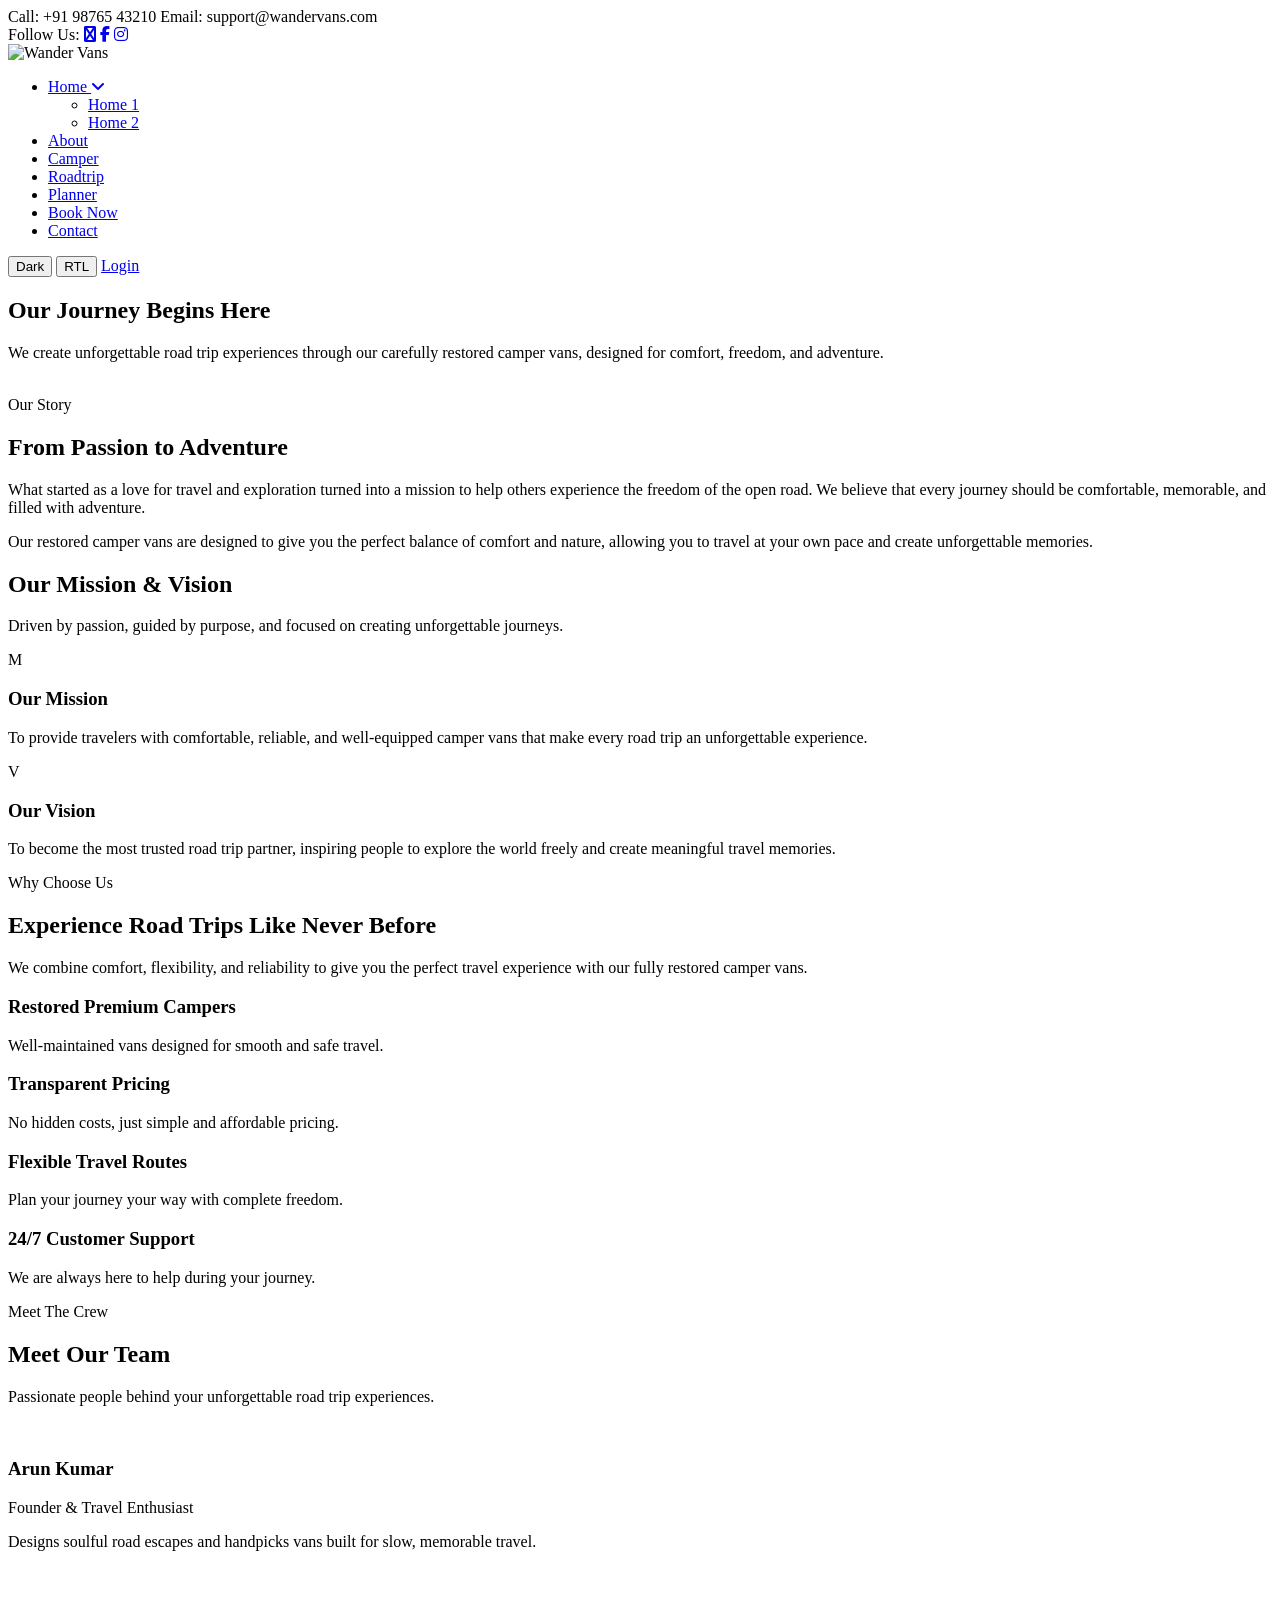
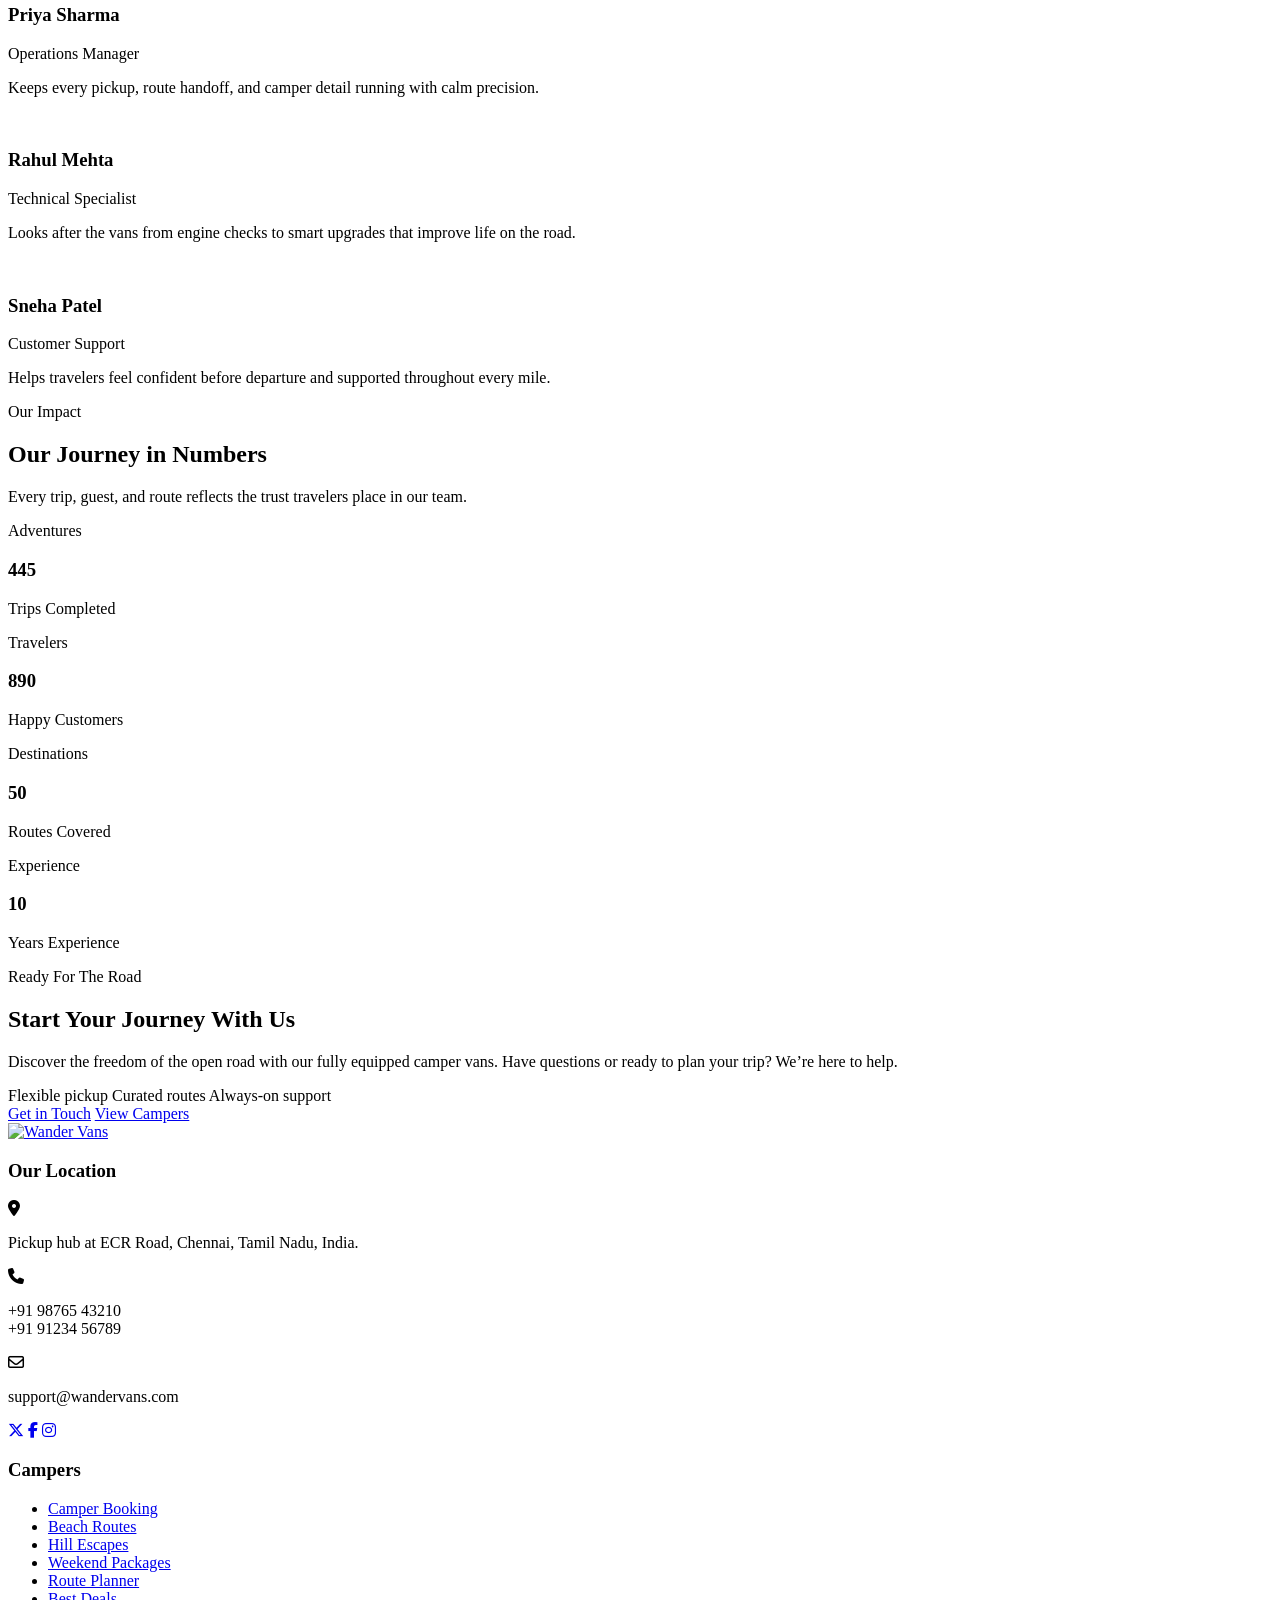
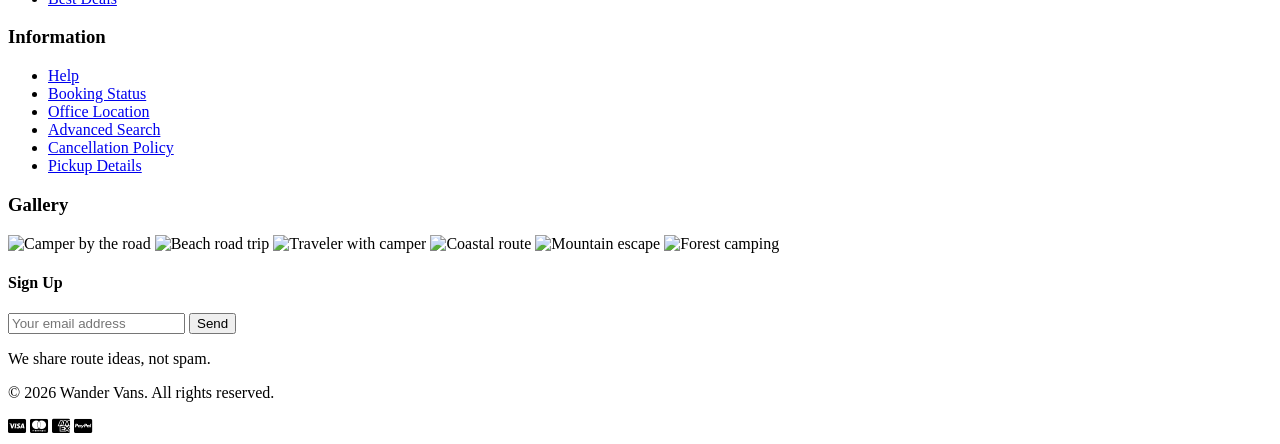
==== about.html @ c3800467 "Add files via upload" ====
<!DOCTYPE html>
<html lang="en" dir="ltr">
<head>
  <meta charset="UTF-8">
  <meta name="viewport" content="width=device-width, initial-scale=1.0">
  <title>Wander Vans - About</title>
  <link rel="stylesheet" href="https://cdnjs.cloudflare.com/ajax/libs/font-awesome/6.5.0/css/all.min.css">
  <link rel="stylesheet" href="css/style.css">
</head>
<body>
<!-- TOP BAR -->
<div class="top-bar">
  <div class="top-left">
    <span>Call: +91 98765 43210</span>
    <span>Email: support@wandervans.com</span>
  </div>

  <div class="top-right">
    <span>Follow Us:</span>
    <a href="#" class="top-social"><i class="fa-brands fa-globe"></i></a>
    <a href="#" class="top-social"><i class="fa-brands fa-facebook-f"></i></a>
    <a href="#" class="top-social"><i class="fa-brands fa-instagram"></i></a>
  </div>
</div>

<!-- MAIN NAVBAR -->
<header class="navbar">

  <!-- Logo -->
  <div class="logo">
    <img src="images/logo-img.png" alt="Wander Vans">
  </div>

  <!-- Menu -->
  <nav class="menu">
    <ul>
      <li class="menu-dropdown">
        <a href="index.html">Home <i class="fa-solid fa-angle-down"></i></a>
        <ul class="dropdown-menu">
          <li><a href="index.html">Home 1</a></li>
          <li><a href="home2.html">Home 2</a></li>
        </ul>
      </li>
      <li><a href="about.html" class="active">About</a></li>
      <li><a href="camper.html">Camper</a></li>
      <li><a href="roadtrip.html">Roadtrip</a></li>
      <li><a href="planner.html">Planner</a></li>
      <li><a href="book.html">Book Now</a></li>
      <li><a href="contact.html">Contact</a></li>
    </ul>
  </nav>

  <!-- Right Controls -->
  <div class="nav-right">
    <button type="button" id="darkToggle" class="toggle-btn">Dark</button>
    <button type="button" id="rtlToggle" class="toggle-btn">RTL</button>
    <a href="login.html" class="btn secondary">Login</a>
  </div>
</header>
<section class="about-hero-section">

  <div class="about-hero-content">

    <h1>Our Journey Begins Here</h1>

    <p>
      We create unforgettable road trip experiences through our carefully
      restored camper vans, designed for comfort, freedom, and adventure.
    </p>

  </div>

</section>
<section class="about-story">

  <!-- LEFT IMAGE -->
  <div class="story-image">
    <img src="images/story.jpg" alt="">
  </div>

  <!-- RIGHT CONTENT -->
  <div class="story-content">

    <span class="story-tag">Our Story</span>

    <h2>From Passion to Adventure</h2>

    <p>
      What started as a love for travel and exploration turned into a mission
      to help others experience the freedom of the open road. We believe that
      every journey should be comfortable, memorable, and filled with adventure.
    </p>

    <p>
      Our restored camper vans are designed to give you the perfect balance
      of comfort and nature, allowing you to travel at your own pace and
      create unforgettable memories.
    </p>

  </div>

</section>
<section class="mission-vision-section">

  <h2>Our Mission & Vision</h2>
  <p class="mv-subtext">
    Driven by passion, guided by purpose, and focused on creating unforgettable journeys.
  </p>

  <div class="mv-container">

    <!-- MISSION -->
    <div class="mv-card">
      <div class="mv-icon">M</div>
      <h3>Our Mission</h3>
      <p>
        To provide travelers with comfortable, reliable, and well-equipped camper vans
        that make every road trip an unforgettable experience.
      </p>
    </div>

    <!-- VISION -->
    <div class="mv-card">
      <div class="mv-icon">V</div>
      <h3>Our Vision</h3>
      <p>
        To become the most trusted road trip partner, inspiring people to explore
        the world freely and create meaningful travel memories.
      </p>
    </div>

  </div>

</section>
<section class="choose-us-alt">

  <!-- LEFT CONTENT -->
  <div class="choose-left">
    <span class="choose-tag">Why Choose Us</span>
    <h2>Experience Road Trips Like Never Before</h2>

    <p>
      We combine comfort, flexibility, and reliability to give you the
      perfect travel experience with our fully restored camper vans.
    </p>
  </div>

  <!-- RIGHT LIST -->
  <div class="choose-right">

    <div class="choose-item">
      <h3>Restored Premium Campers</h3>
      <p>Well-maintained vans designed for smooth and safe travel.</p>
    </div>

    <div class="choose-item">
      <h3>Transparent Pricing</h3>
      <p>No hidden costs, just simple and affordable pricing.</p>
    </div>

    <div class="choose-item">
      <h3>Flexible Travel Routes</h3>
      <p>Plan your journey your way with complete freedom.</p>
    </div>

    <div class="choose-item">
      <h3>24/7 Customer Support</h3>
      <p>We are always here to help during your journey.</p>
    </div>

  </div>

</section>
<section class="team-section">

  <span class="team-tag">Meet The Crew</span>
  <h2>Meet Our Team</h2>
  <p class="team-subtext">
    Passionate people behind your unforgettable road trip experiences.
  </p>

  <div class="team-grid">

    <!-- MEMBER -->
    <div class="team-card">
      <div class="team-img">
        <img src="images/team1.jpg" alt="">
      </div>
      <h3>Arun Kumar</h3>
      <span>Founder & Travel Enthusiast</span>
      <p>Designs soulful road escapes and handpicks vans built for slow, memorable travel.</p>
    </div>

    <div class="team-card">
      <div class="team-img">
        <img src="images/team2.jpg" alt="">
      </div>
      <h3>Priya Sharma</h3>
      <span>Operations Manager</span>
      <p>Keeps every pickup, route handoff, and camper detail running with calm precision.</p>
    </div>

    <div class="team-card">
      <div class="team-img">
        <img src="images/team3.jpg" alt="">
      </div>
      <h3>Rahul Mehta</h3>
      <span>Technical Specialist</span>
      <p>Looks after the vans from engine checks to smart upgrades that improve life on the road.</p>
    </div>

    <div class="team-card">
      <div class="team-img">
        <img src="images/team4.jpg" alt="">
      </div>
      <h3>Sneha Patel</h3>
      <span>Customer Support</span>
      <p>Helps travelers feel confident before departure and supported throughout every mile.</p>
    </div>

  </div>

</section>
<section class="stats-section">

  <span class="stats-tag">Our Impact</span>
  <h2>Our Journey in Numbers</h2>
  <p class="stats-subtext">
    Every trip, guest, and route reflects the trust travelers place in our team.
  </p>

  <div class="stats-grid">

    <div class="stat-box">
      <span class="stat-label">Adventures</span>
      <h3 class="count" data-target="500">0</h3>
      <p>Trips Completed</p>
    </div>

    <div class="stat-box">
      <span class="stat-label">Travelers</span>
      <h3 class="count" data-target="1000">0</h3>
      <p>Happy Customers</p>
    </div>

    <div class="stat-box">
      <span class="stat-label">Destinations</span>
      <h3 class="count" data-target="50">0</h3>
      <p>Routes Covered</p>
    </div>

    <div class="stat-box">
      <span class="stat-label">Experience</span>
      <h3 class="count" data-target="10">0</h3>
      <p>Years Experience</p>
    </div>

  </div>

</section>
<section class="about-cta">

  <div class="about-cta-content">

    <span class="about-cta-tag">Ready For The Road</span>
    <h2>Start Your Journey With Us</h2>

    <p>
      Discover the freedom of the open road with our fully equipped camper vans.
      Have questions or ready to plan your trip? We’re here to help.
    </p>

    <div class="about-cta-highlights">
      <span>Flexible pickup</span>
      <span>Curated routes</span>
      <span>Always-on support</span>
    </div>

    <div class="about-cta-buttons">
      <a href="contact.html" class="about-cta-btn">Get in Touch</a>
      <a href="camper.html" class="about-cta-outline">View Campers</a>
    </div>

  </div>

</section>
<footer class="footer" id="contact">
  <div class="footer-top">
    <div class="footer-col footer-location">
      <a href="index.html" class="footer-brand" aria-label="Wander Vans home">
        <img src="images/logo-img.png" alt="Wander Vans">
      </a>
      <h3>Our Location</h3>

      <div class="footer-contact-item">
        <i class="fa-solid fa-location-dot"></i>
        <p>Pickup hub at ECR Road, Chennai, Tamil Nadu, India.</p>
      </div>

      <div class="footer-contact-item">
        <i class="fa-solid fa-phone"></i>
        <p>+91 98765 43210<br>+91 91234 56789</p>
      </div>

      <div class="footer-contact-item">
        <i class="fa-regular fa-envelope"></i>
        <p>support@wandervans.com</p>
      </div>

      <div class="footer-socials">
        <a href="#" aria-label="X"><i class="fa-brands fa-x-twitter"></i></a>
        <a href="#" aria-label="Facebook"><i class="fa-brands fa-facebook-f"></i></a>
        <a href="#" aria-label="Instagram"><i class="fa-brands fa-instagram"></i></a>
      </div>
    </div>

    <div class="footer-col">
      <h3>Campers</h3>
      <ul class="footer-list">
        <li><a href="#">Camper Booking</a></li>
        <li><a href="#">Beach Routes</a></li>
        <li><a href="#">Hill Escapes</a></li>
        <li><a href="#">Weekend Packages</a></li>
        <li><a href="#">Route Planner</a></li>
        <li><a href="#">Best Deals</a></li>
      </ul>
    </div>

    <div class="footer-col">
      <h3>Information</h3>
      <ul class="footer-list">
        <li><a href="#">Help</a></li>
        <li><a href="#">Booking Status</a></li>
        <li><a href="#">Office Location</a></li>
        <li><a href="#">Advanced Search</a></li>
        <li><a href="#">Cancellation Policy</a></li>
        <li><a href="#">Pickup Details</a></li>
      </ul>
    </div>

    <div class="footer-col footer-gallery-col">
      <h3>Gallery</h3>
      <div class="footer-gallery">
        <img src="images/van1.jpg" alt="Camper by the road">
        <img src="images/beach.jpg" alt="Beach road trip">
        <img src="images/van2.jpg" alt="Traveler with camper">
        <img src="images/trip1.jpg" alt="Coastal route">
        <img src="images/mountain.jpg" alt="Mountain escape">
        <img src="images/forest.jpg" alt="Forest camping">
      </div>

      <h4>Sign Up</h4>
      <form class="footer-signup">
        <input type="email" placeholder="Your email address" aria-label="Email address">
        <button type="submit">Send</button>
      </form>
      <p class="footer-small">We share route ideas, not spam.</p>
    </div>
  </div>

  <div class="footer-bottom">
    <p>&copy; 2026 Wander Vans. All rights reserved.</p>
    <div class="footer-payments" aria-label="Accepted payments">
      <i class="fa-brands fa-cc-visa"></i>
      <i class="fa-brands fa-cc-mastercard"></i>
      <i class="fa-brands fa-cc-amex"></i>
      <i class="fa-brands fa-cc-paypal"></i>
    </div>
  </div>
</footer>

<script>
  const footerSignup = document.querySelector(".footer-signup");
  const heroSlides = document.querySelectorAll(".hero-slide");
  const heroDots = document.querySelectorAll(".hero-dot");
  const heroPrev = document.querySelector(".hero-prev");
  const heroNext = document.querySelector(".hero-next");
  let currentSlide = 0;
  let slideTimer;

  function setSlide(index) {
    heroSlides.forEach(function (slide, slideIndex) {
      slide.classList.toggle("active", slideIndex === index);
    });

    heroDots.forEach(function (dot, dotIndex) {
      dot.classList.toggle("active", dotIndex === index);
    });

    currentSlide = index;
  }

  function moveSlide(direction) {
    const nextIndex = (currentSlide + direction + heroSlides.length) % heroSlides.length;
    setSlide(nextIndex);
  }

  function resetSliderTimer() {
    window.clearInterval(slideTimer);
    slideTimer = window.setInterval(function () {
      moveSlide(1);
    }, 5000);
  }

  if (heroSlides.length && heroPrev && heroNext && heroDots.length) {
    heroPrev.addEventListener("click", function () {
      moveSlide(-1);
      resetSliderTimer();
    });

    heroNext.addEventListener("click", function () {
      moveSlide(1);
      resetSliderTimer();
    });

    heroDots.forEach(function (dot, index) {
      dot.addEventListener("click", function () {
        setSlide(index);
        resetSliderTimer();
      });
    });

    setSlide(0);
    resetSliderTimer();
  }

  if (footerSignup) {
    footerSignup.addEventListener("submit", function (event) {
      event.preventDefault();
    });
  }

  document.getElementById("darkToggle").addEventListener("click", function () {
    document.body.classList.toggle("dark");
  });

  document.getElementById("rtlToggle").addEventListener("click", function () {
    const html = document.documentElement;
    html.dir = html.dir === "rtl" ? "ltr" : "rtl";
  });
</script>
<script>
const counters = document.querySelectorAll(".count");

counters.forEach(counter => {
  const update = () => {
    const target = +counter.getAttribute("data-target");
    const count = +counter.innerText;

    const increment = target / 100;

    if (count < target) {
      counter.innerText = Math.ceil(count + increment);
      setTimeout(update, 20);
    } else {
      counter.innerText = target;
    }
  };

  update();
});
</script>
</body>
</html>
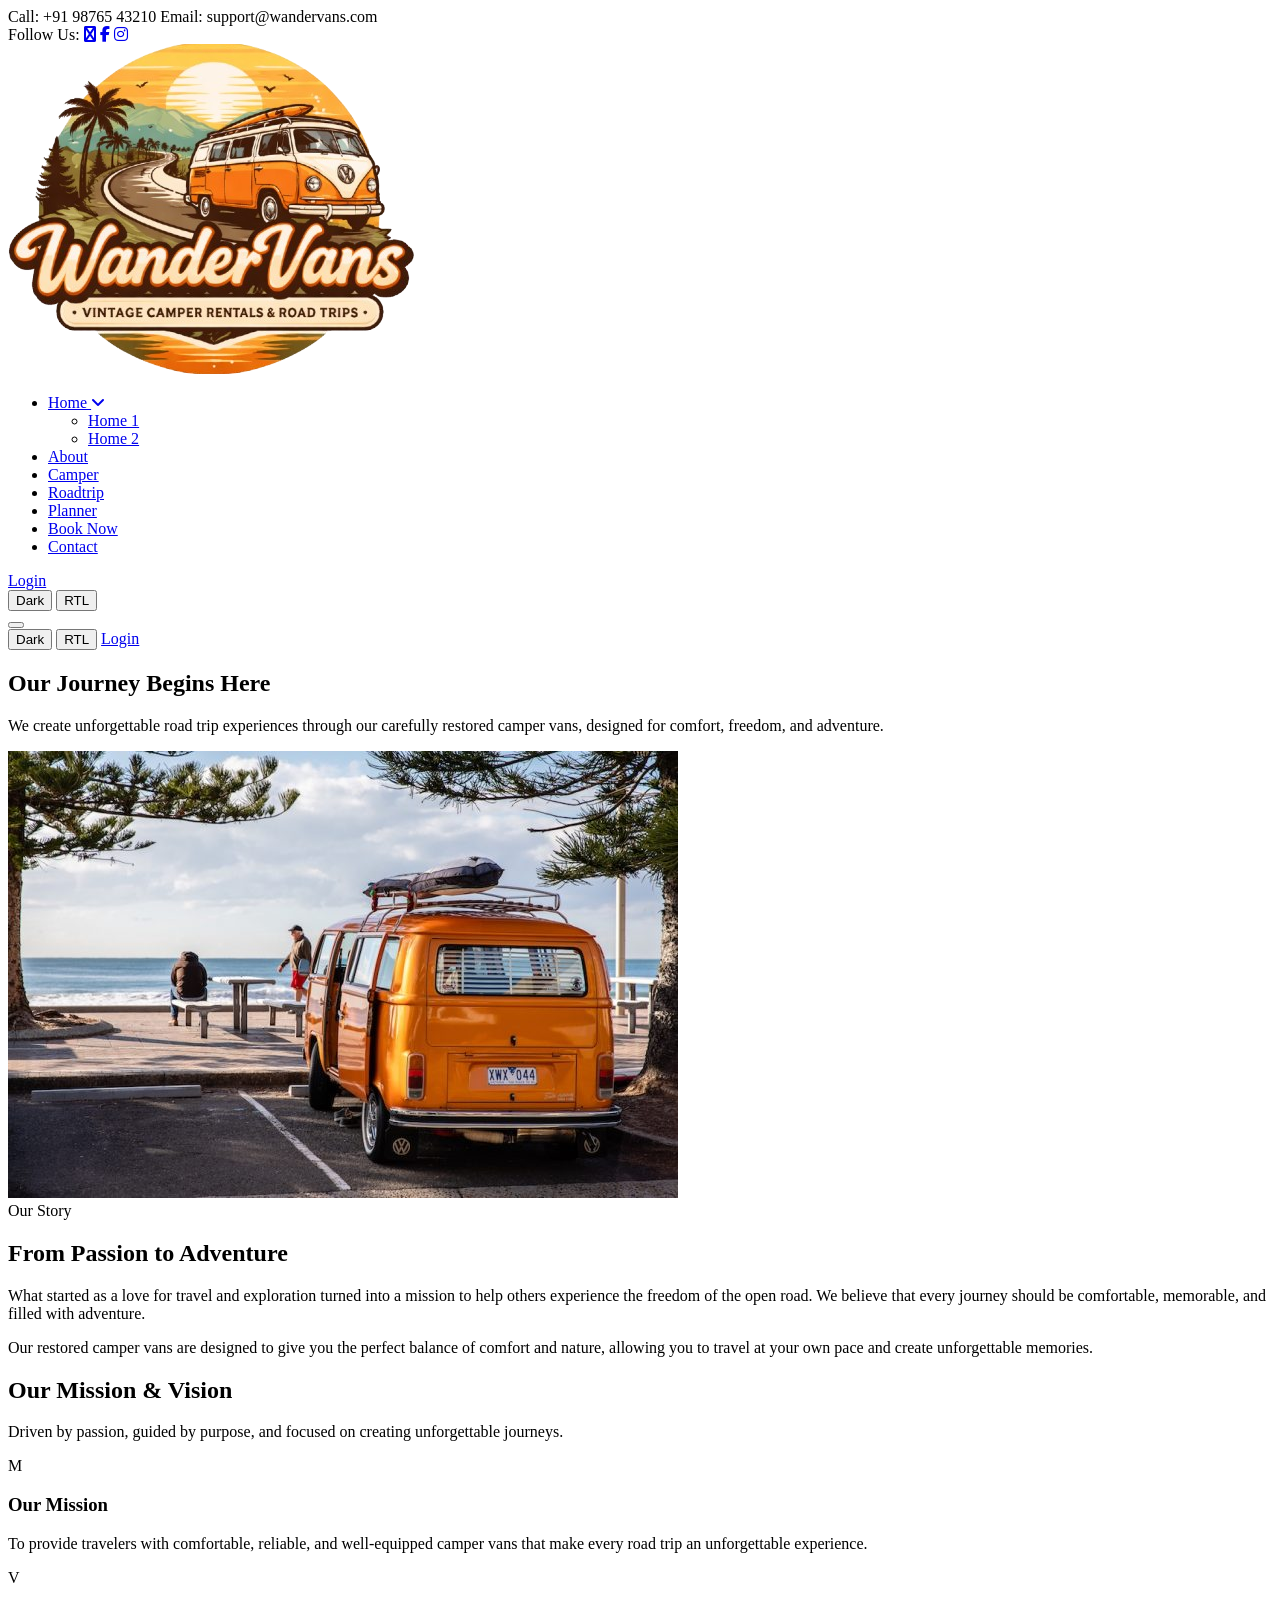
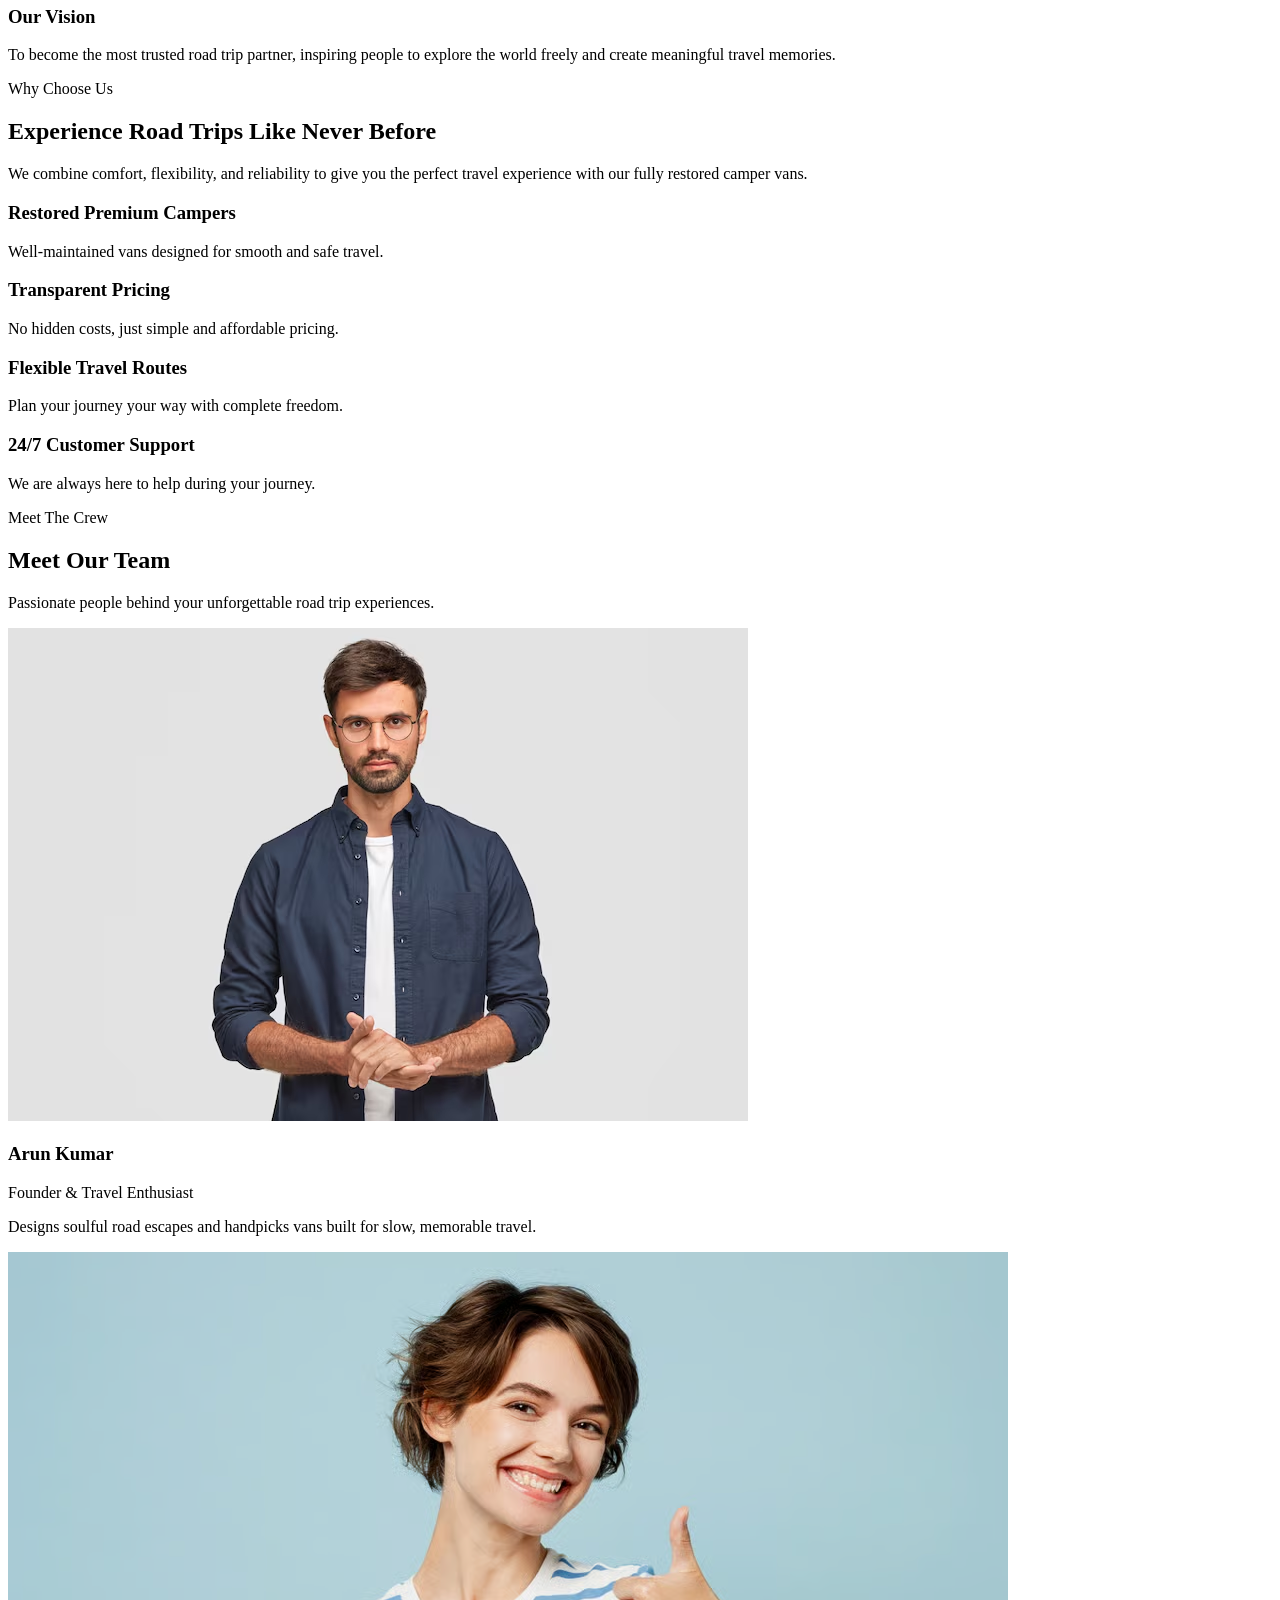
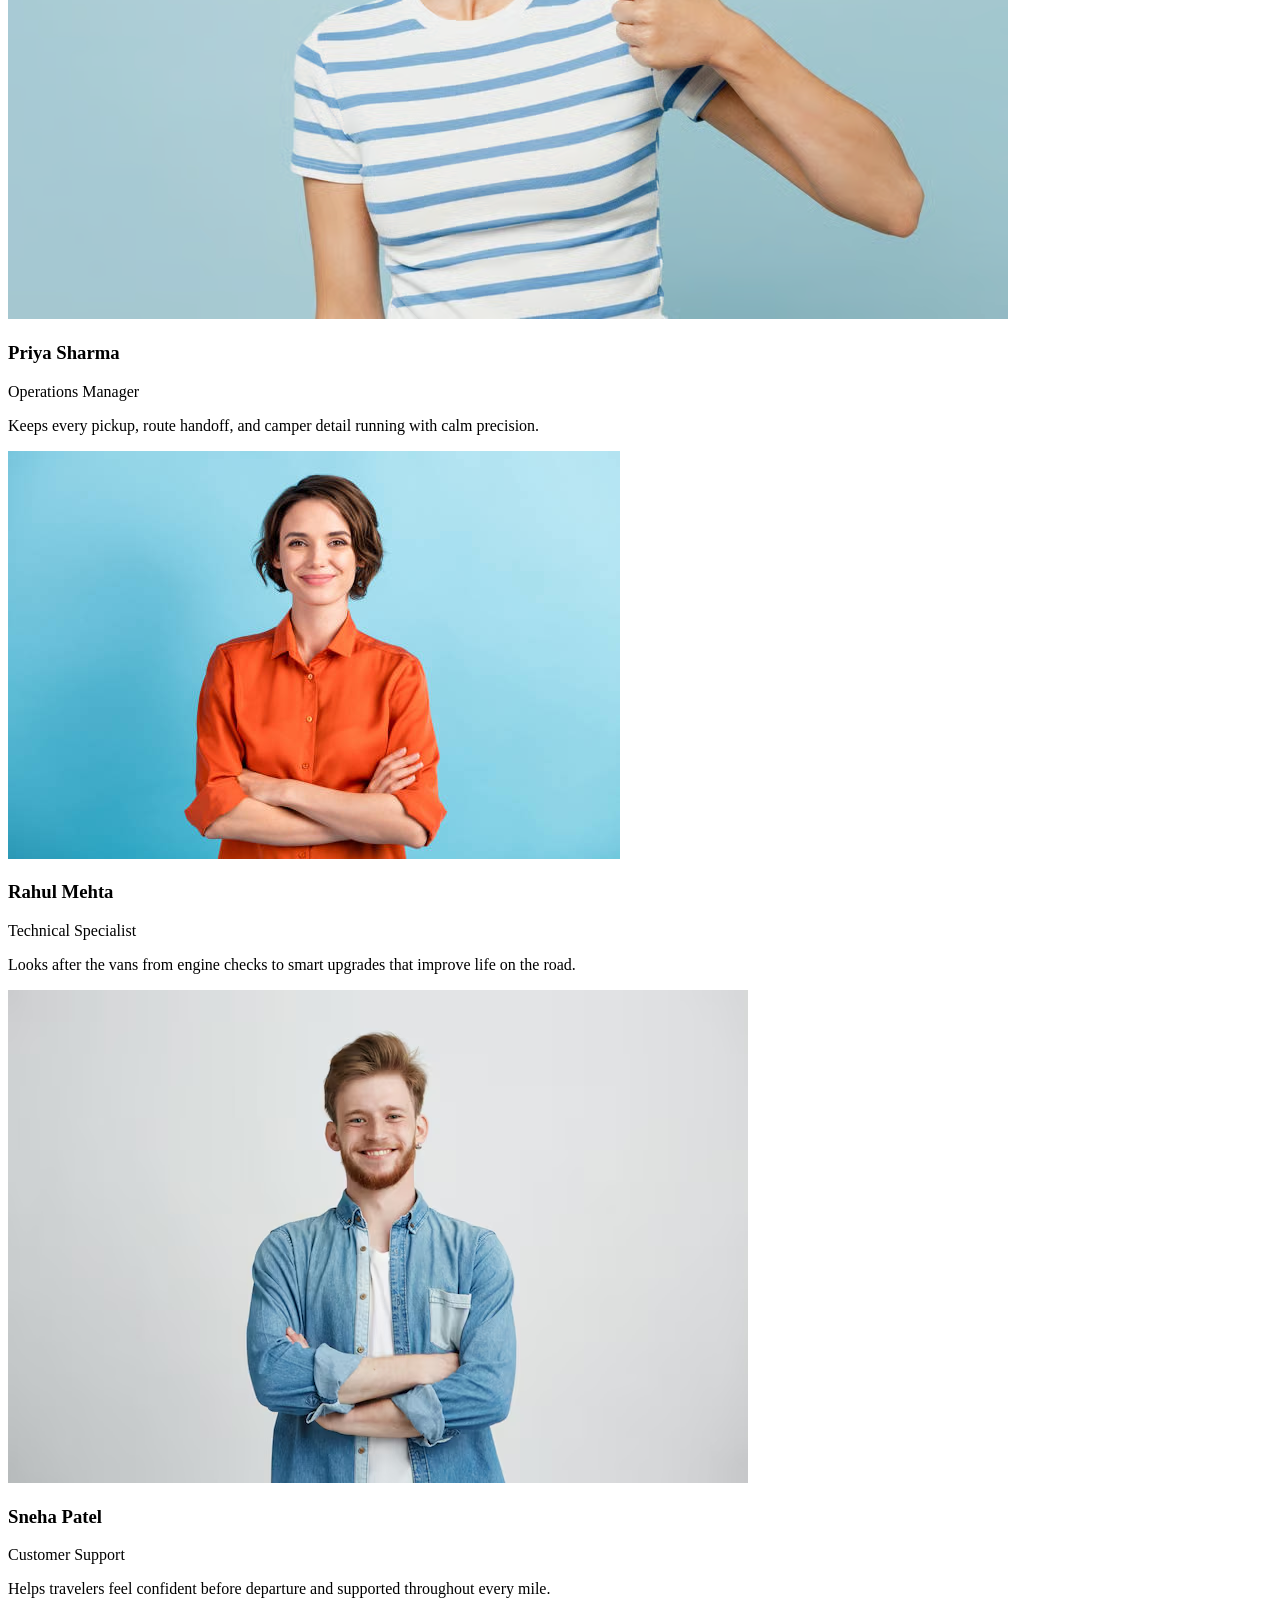
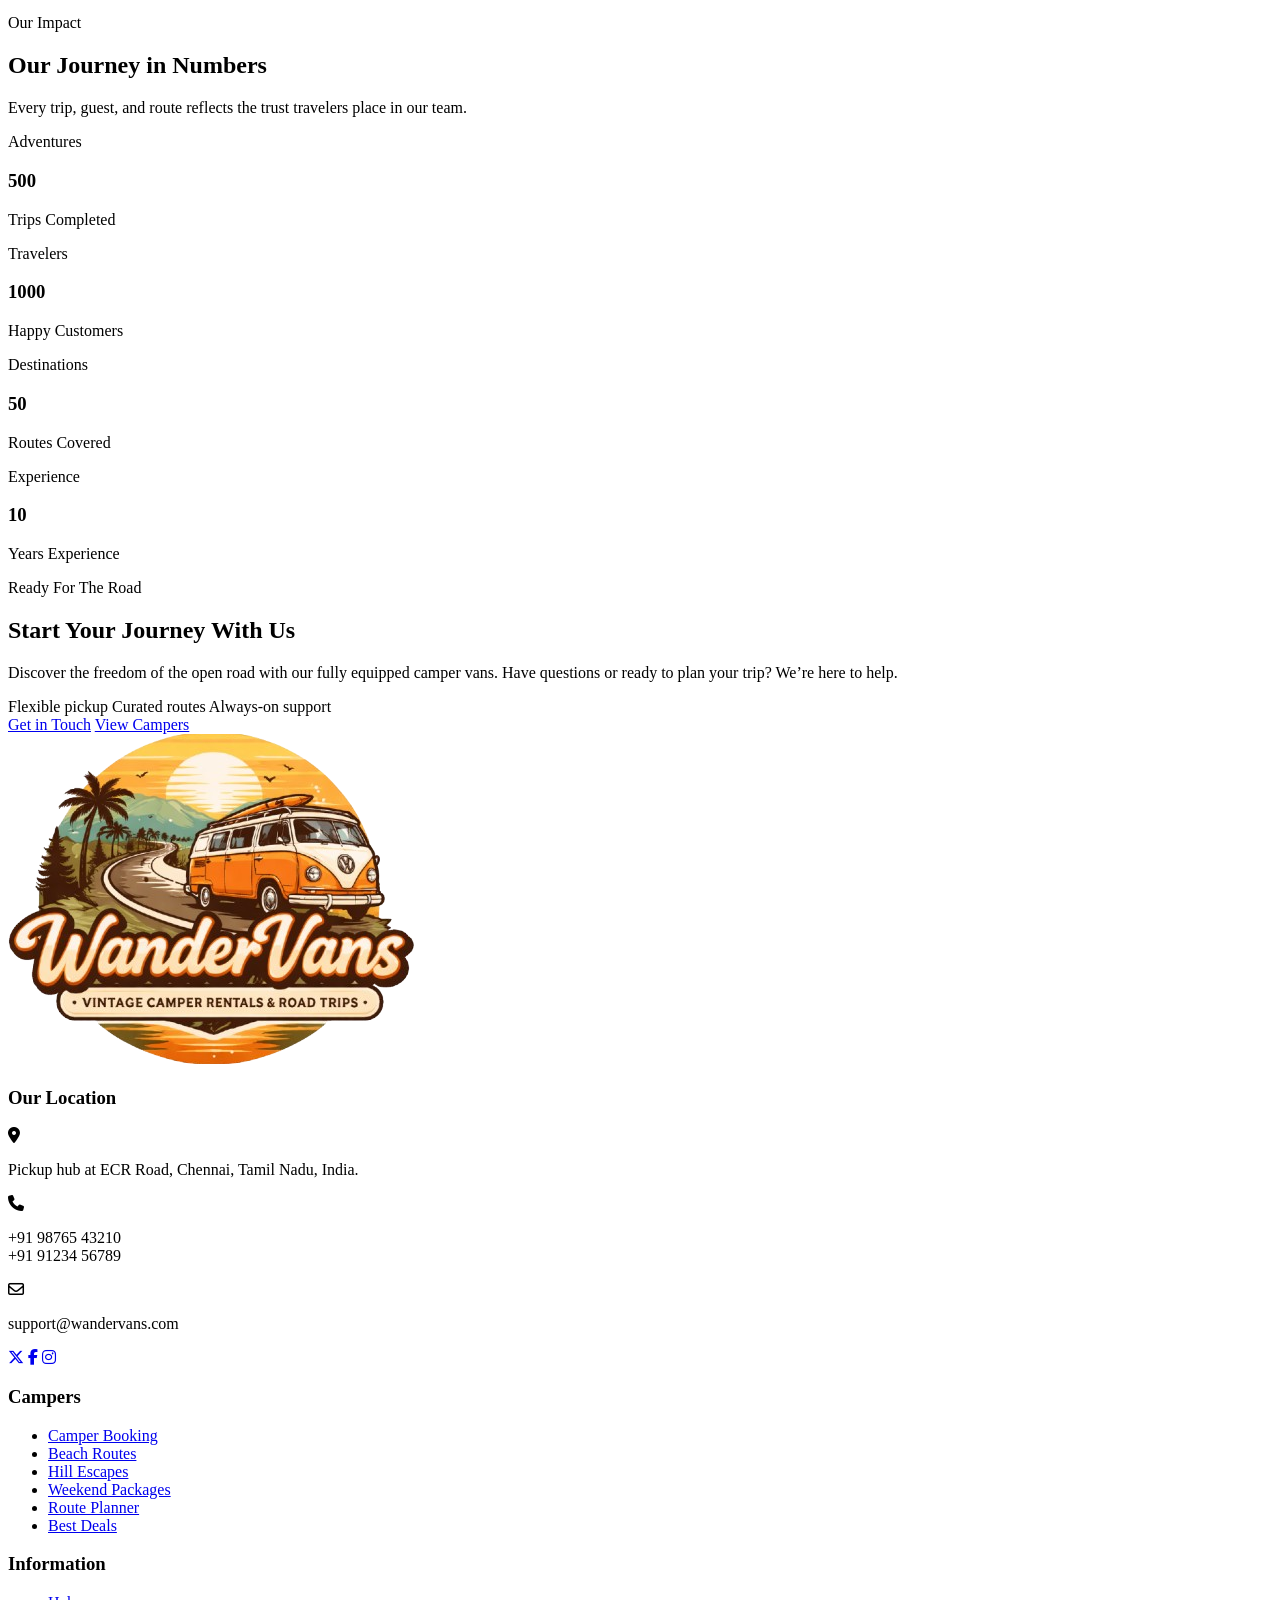
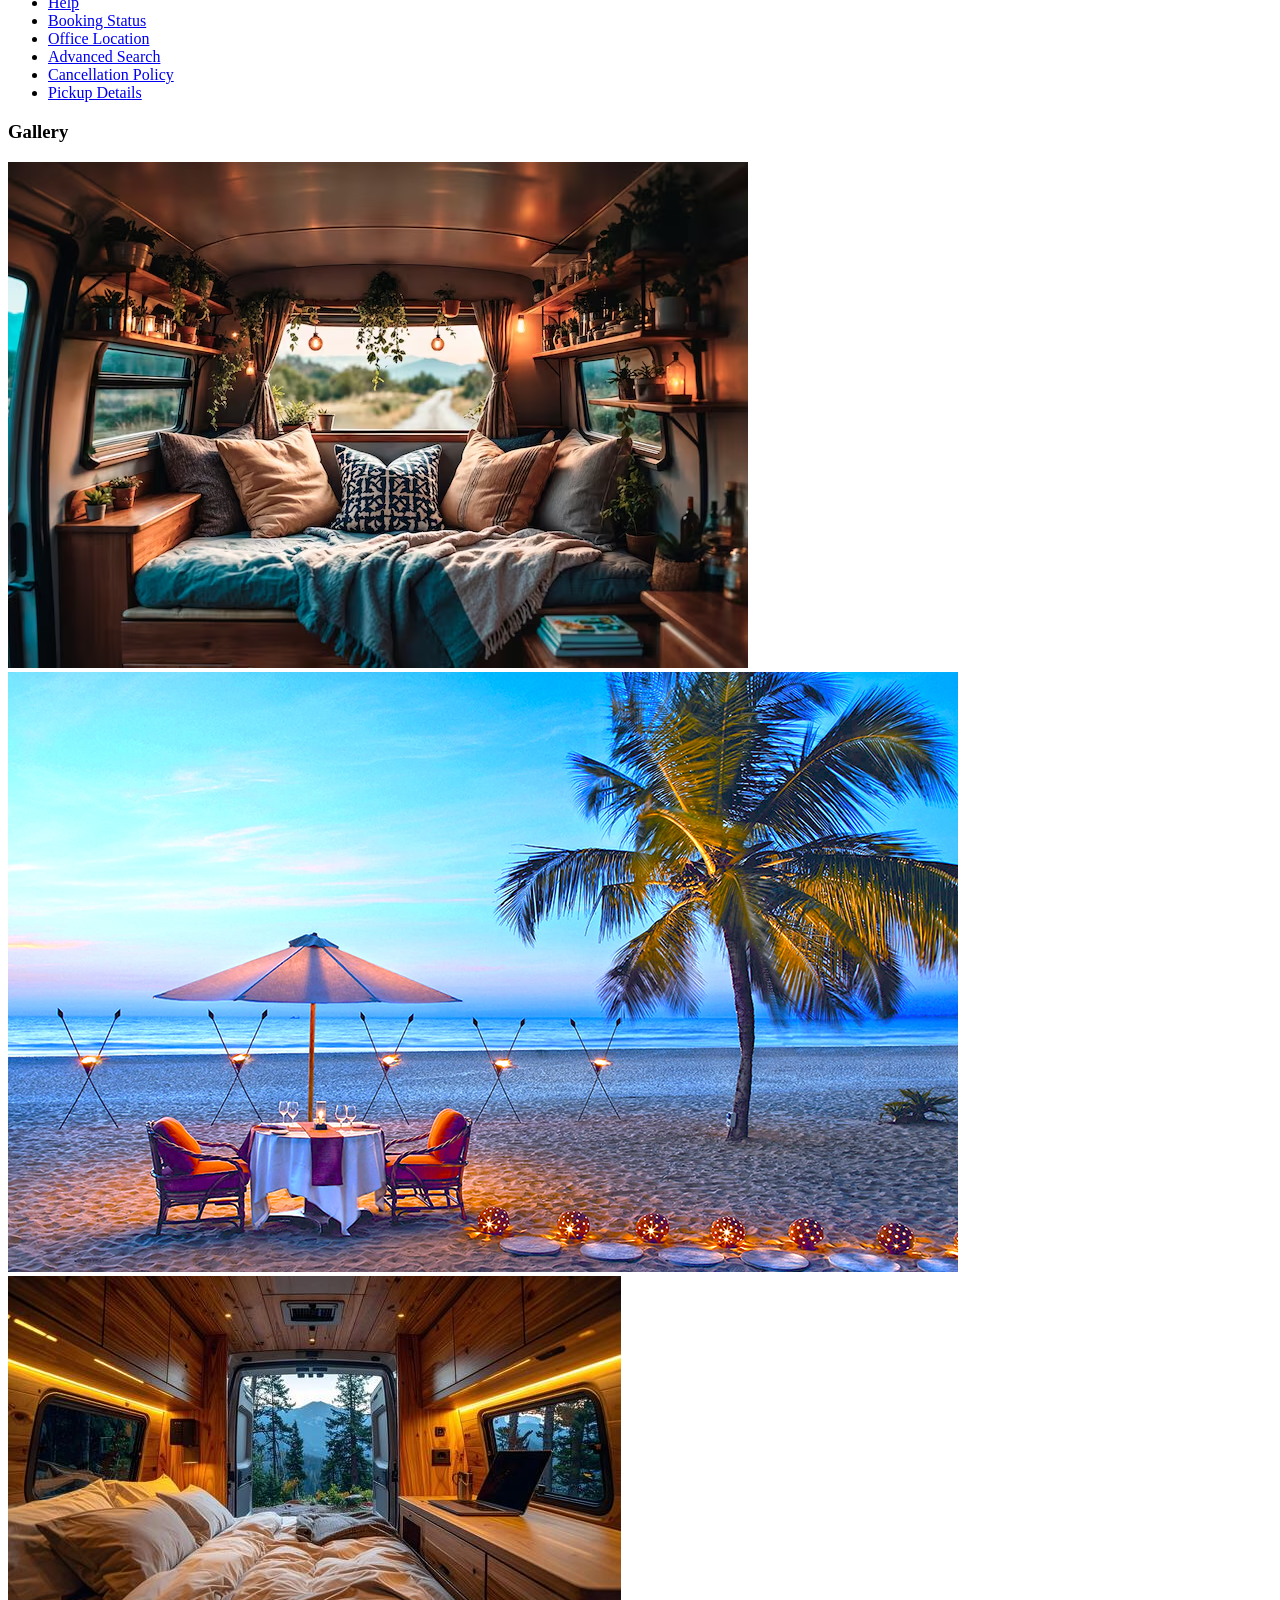
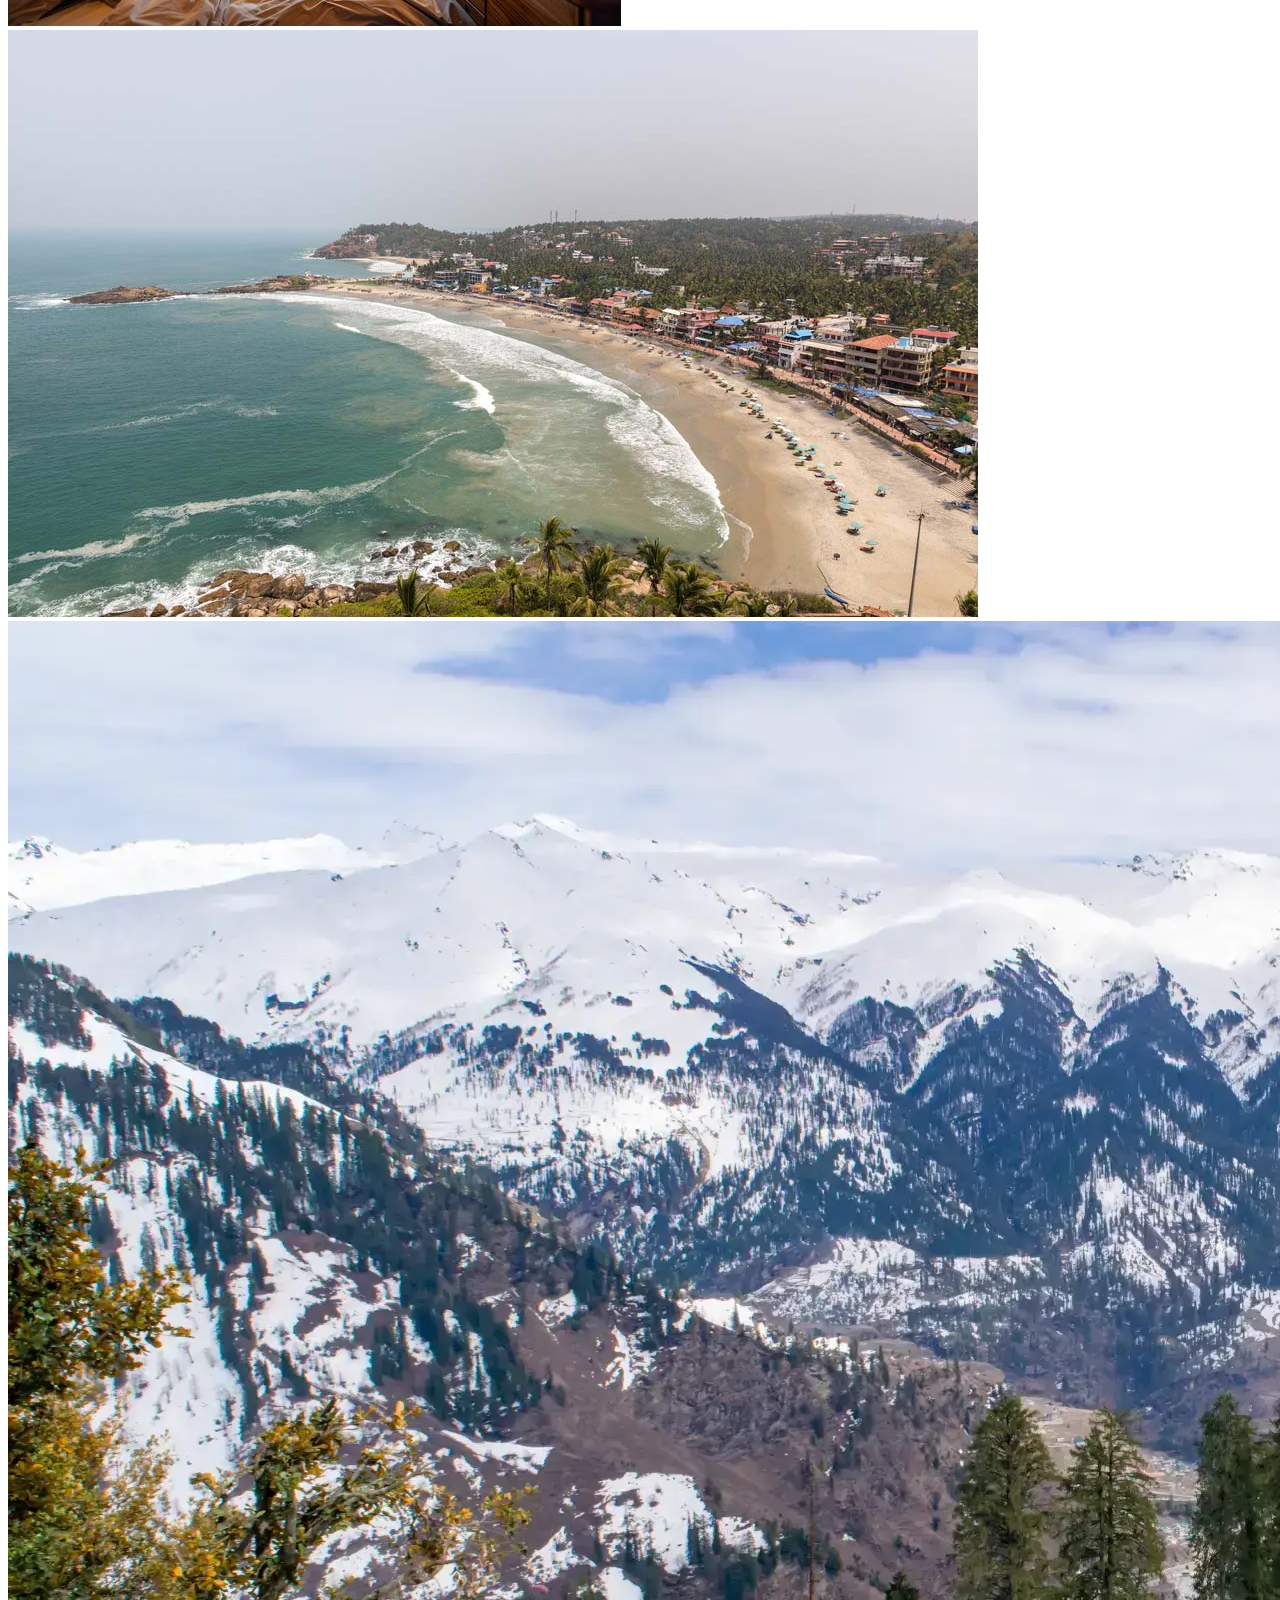
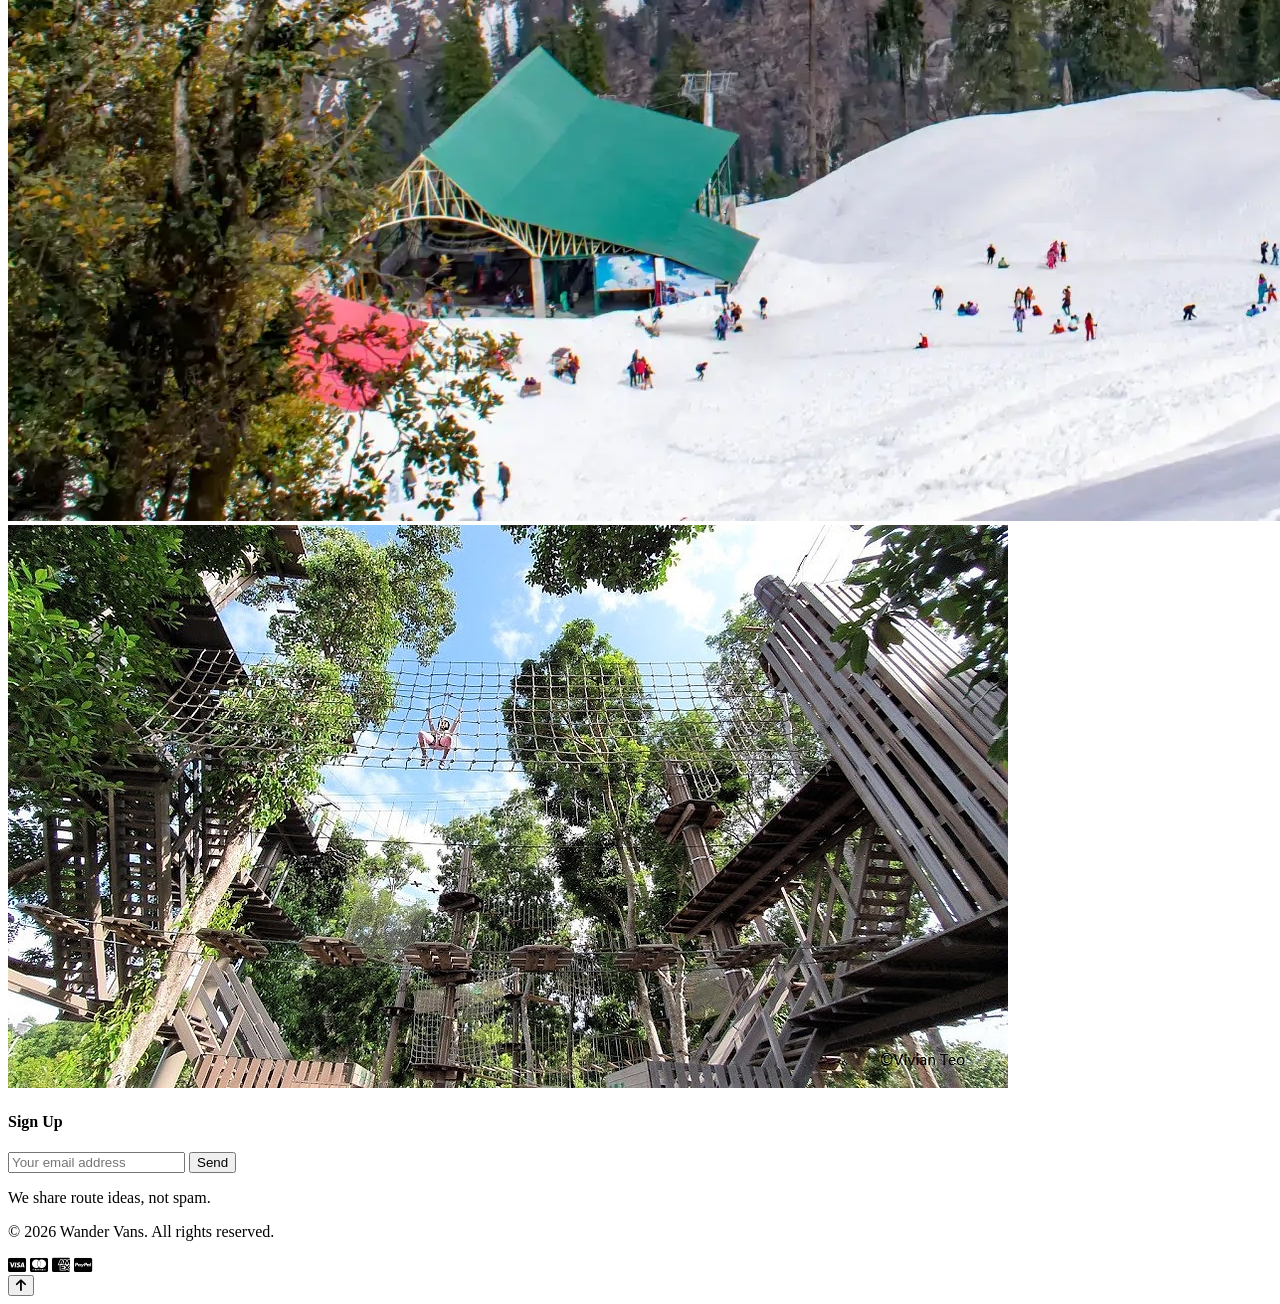
==== commit e9bbdbc6: "Add files via upload" ====
--- a/about.html
+++ b/about.html
@@ -1,8 +1,9 @@
 <!DOCTYPE html>
 <html lang="en" dir="ltr">
 <head>
-  <meta charset="UTF-8">
-  <meta name="viewport" content="width=device-width, initial-scale=1.0">
+  <meta charset="UTF-8">
+  <meta name="viewport" content="width=device-width, initial-scale=1.0">
+  <script src="js/site-preferences.js"></script>
   <title>Wander Vans - About</title>
   <link rel="stylesheet" href="https://cdnjs.cloudflare.com/ajax/libs/font-awesome/6.5.0/css/all.min.css">
   <link rel="stylesheet" href="css/style.css">
@@ -27,13 +28,13 @@
 <header class="navbar">
 
   <!-- Logo -->
-  <div class="logo">
-    <img src="images/logo-img.png" alt="Wander Vans">
-  </div>
+  <a href="index.html" class="logo" aria-label="Wander Vans home">
+    <img src="images/logo-img.png" alt="Wander Vans">
+  </a>
 
   <!-- Menu -->
-  <nav class="menu">
-    <ul>
+  <nav class="menu" id="siteMenu">
+    <ul>
       <li class="menu-dropdown">
         <a href="index.html">Home <i class="fa-solid fa-angle-down"></i></a>
         <ul class="dropdown-menu">
@@ -42,20 +43,30 @@
         </ul>
       </li>
       <li><a href="about.html" class="active">About</a></li>
-      <li><a href="camper.html">Camper</a></li>
-      <li><a href="roadtrip.html">Roadtrip</a></li>
-      <li><a href="planner.html">Planner</a></li>
-      <li><a href="book.html">Book Now</a></li>
+      <li><a href="camper.html">Camper</a></li>
+      <li><a href="roadtrip.html">Roadtrip</a></li>
+      <li><a href="planner.html">Planner</a></li>
+      <li><a href="book.html">Book Now</a></li>
       <li><a href="contact.html">Contact</a></li>
-    </ul>
-  </nav>
-
-  <!-- Right Controls -->
-  <div class="nav-right">
-    <button type="button" id="darkToggle" class="toggle-btn">Dark</button>
-    <button type="button" id="rtlToggle" class="toggle-btn">RTL</button>
-    <a href="login.html" class="btn secondary">Login</a>
-  </div>
+    </ul>
+    <div class="mobile-actions">
+      <a href="login.html" class="btn secondary">Login</a>
+      <div class="mobile-toggle-row">
+        <button type="button" class="mobile-dark-btn toggle-btn">Dark</button>
+        <button type="button" class="mobile-rtl-btn toggle-btn">RTL</button>
+      </div>
+    </div>
+  </nav>
+
+  <!-- Right Controls -->
+  <button class="hamburger" id="hamburger" aria-label="Menu" aria-controls="siteMenu" aria-expanded="false">
+    <span></span><span></span><span></span>
+  </button>
+  <div class="nav-right">
+    <button type="button" id="darkToggle" class="toggle-btn">Dark</button>
+    <button type="button" id="rtlToggle" class="toggle-btn">RTL</button>
+    <a href="login.html" class="btn secondary">Login</a>
+  </div>
 </header>
 <section class="about-hero-section">
 
@@ -438,9 +449,9 @@
     const html = document.documentElement;
     html.dir = html.dir === "rtl" ? "ltr" : "rtl";
   });
-</script>
-<script>
-const counters = document.querySelectorAll(".count");
+</script>
+<script>
+const counters = document.querySelectorAll(".count");
 
 counters.forEach(counter => {
   const update = () => {
@@ -457,8 +468,74 @@
     }
   };
 
-  update();
-});
-</script>
-</body>
-</html>
+  update();
+});
+</script>
+
+<!-- SCROLL TO TOP -->
+<button class="scroll-top-btn" id="scrollTopBtn" aria-label="Scroll to top">
+  <i class="fa-solid fa-arrow-up"></i>
+</button>
+
+<script>
+var scrollBtn = document.getElementById("scrollTopBtn");
+window.addEventListener("scroll", function() {
+  if (window.scrollY > 300) {
+    scrollBtn.classList.add("visible");
+  } else {
+    scrollBtn.classList.remove("visible");
+  }
+});
+scrollBtn.addEventListener("click", function() {
+  window.scrollTo({ top: 0, behavior: "smooth" });
+});
+</script>
+<script>
+var ham = document.getElementById("hamburger");
+var menu = document.querySelector(".menu");
+if (ham && menu) {
+  function closeMenu() {
+    ham.classList.remove("open");
+    menu.classList.remove("open");
+    ham.setAttribute("aria-expanded", "false");
+    document.body.classList.remove("menu-open");
+  }
+
+  ham.addEventListener("click", function() {
+    var isOpen = ham.classList.toggle("open");
+    menu.classList.toggle("open");
+    ham.setAttribute("aria-expanded", isOpen ? "true" : "false");
+    document.body.classList.toggle("menu-open", isOpen);
+  });
+
+  document.querySelectorAll(".menu a, .mobile-actions a").forEach(function(link) {
+    link.addEventListener("click", function() {
+      closeMenu();
+    });
+  });
+
+  document.addEventListener("click", function(event) {
+    if (!menu.classList.contains("open")) return;
+    if (menu.contains(event.target) || ham.contains(event.target)) return;
+    closeMenu();
+  });
+
+  document.addEventListener("keydown", function(event) {
+    if (event.key === "Escape") {
+      closeMenu();
+    }
+  });
+
+  window.addEventListener("resize", function() {
+    if (window.innerWidth > 1024) {
+      closeMenu();
+    }
+  });
+}
+var mDark = document.querySelector(".mobile-dark-btn");
+var mRtl = document.querySelector(".mobile-rtl-btn");
+if (mDark) mDark.addEventListener("click", function() { document.body.classList.toggle("dark"); });
+if (mRtl) mRtl.addEventListener("click", function() { var h = document.documentElement; h.dir = h.dir === "rtl" ? "ltr" : "rtl"; });
+</script>
+</body>
+</html>
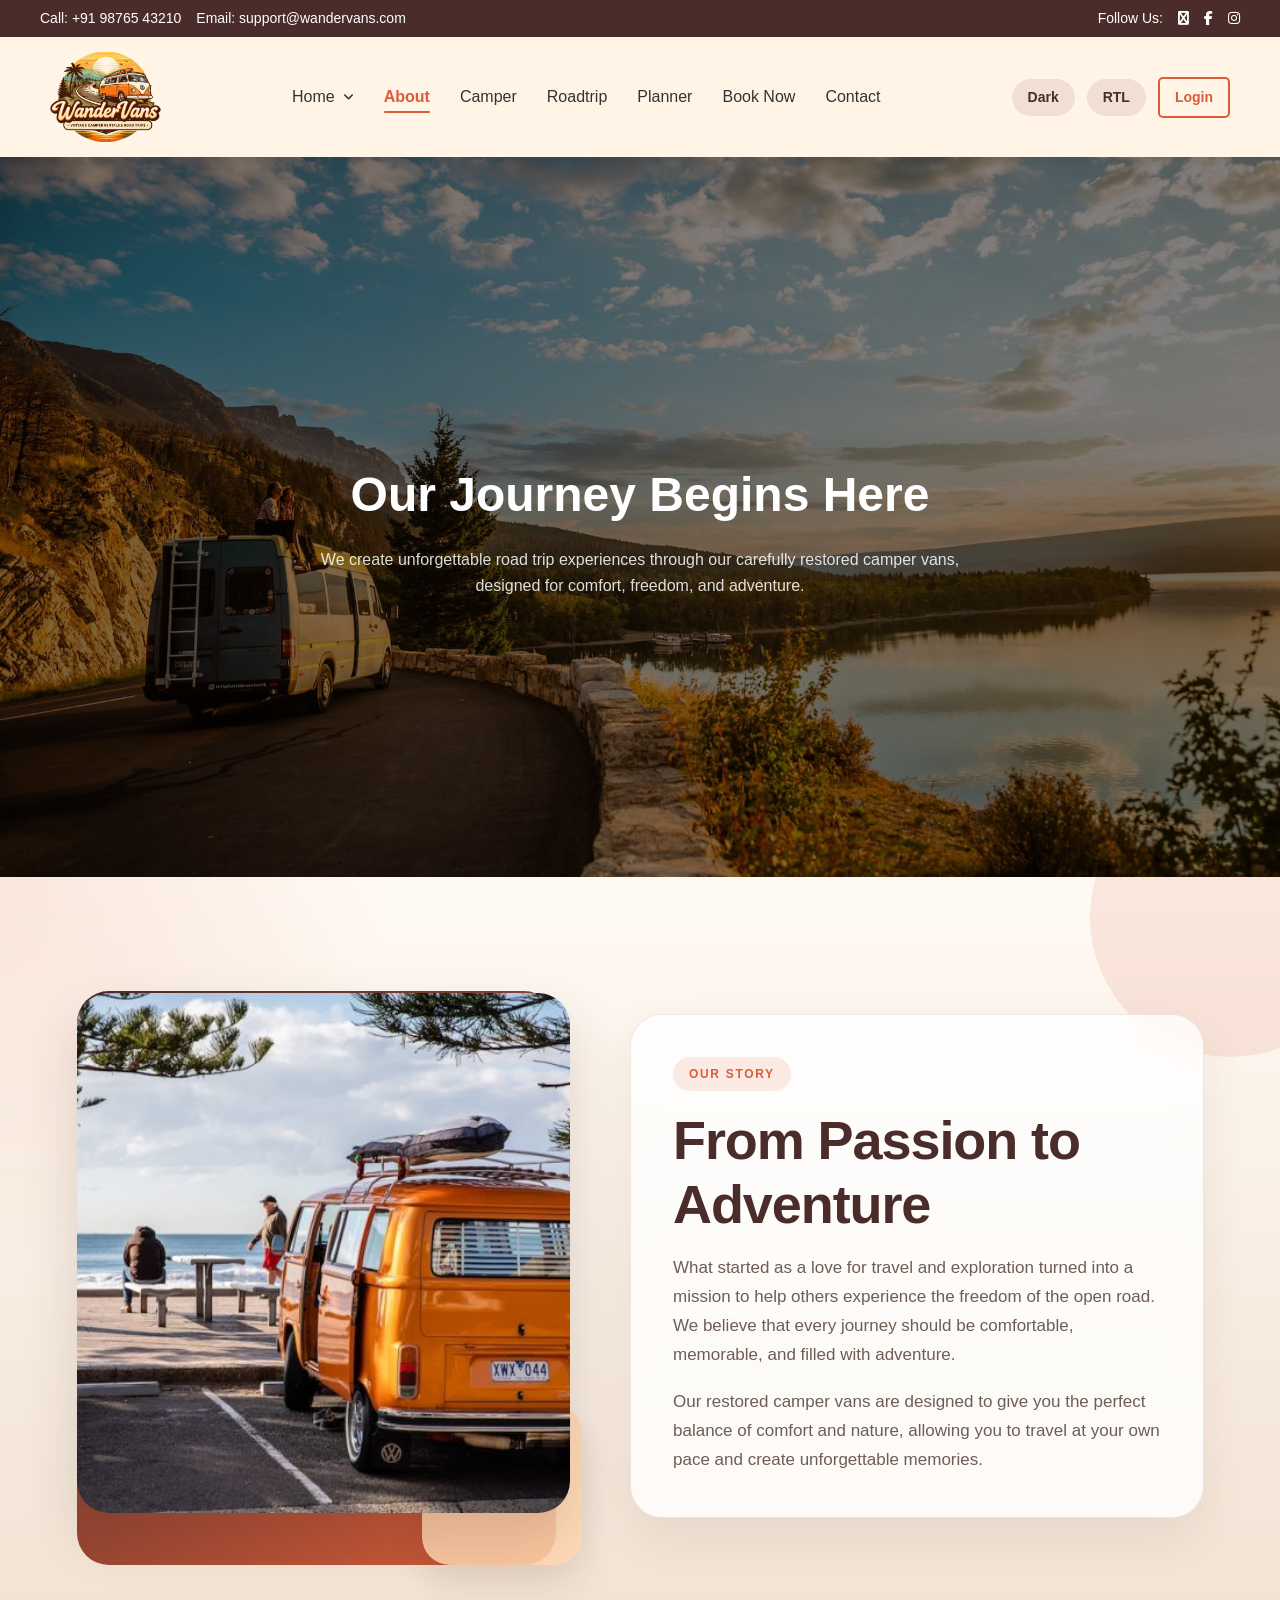
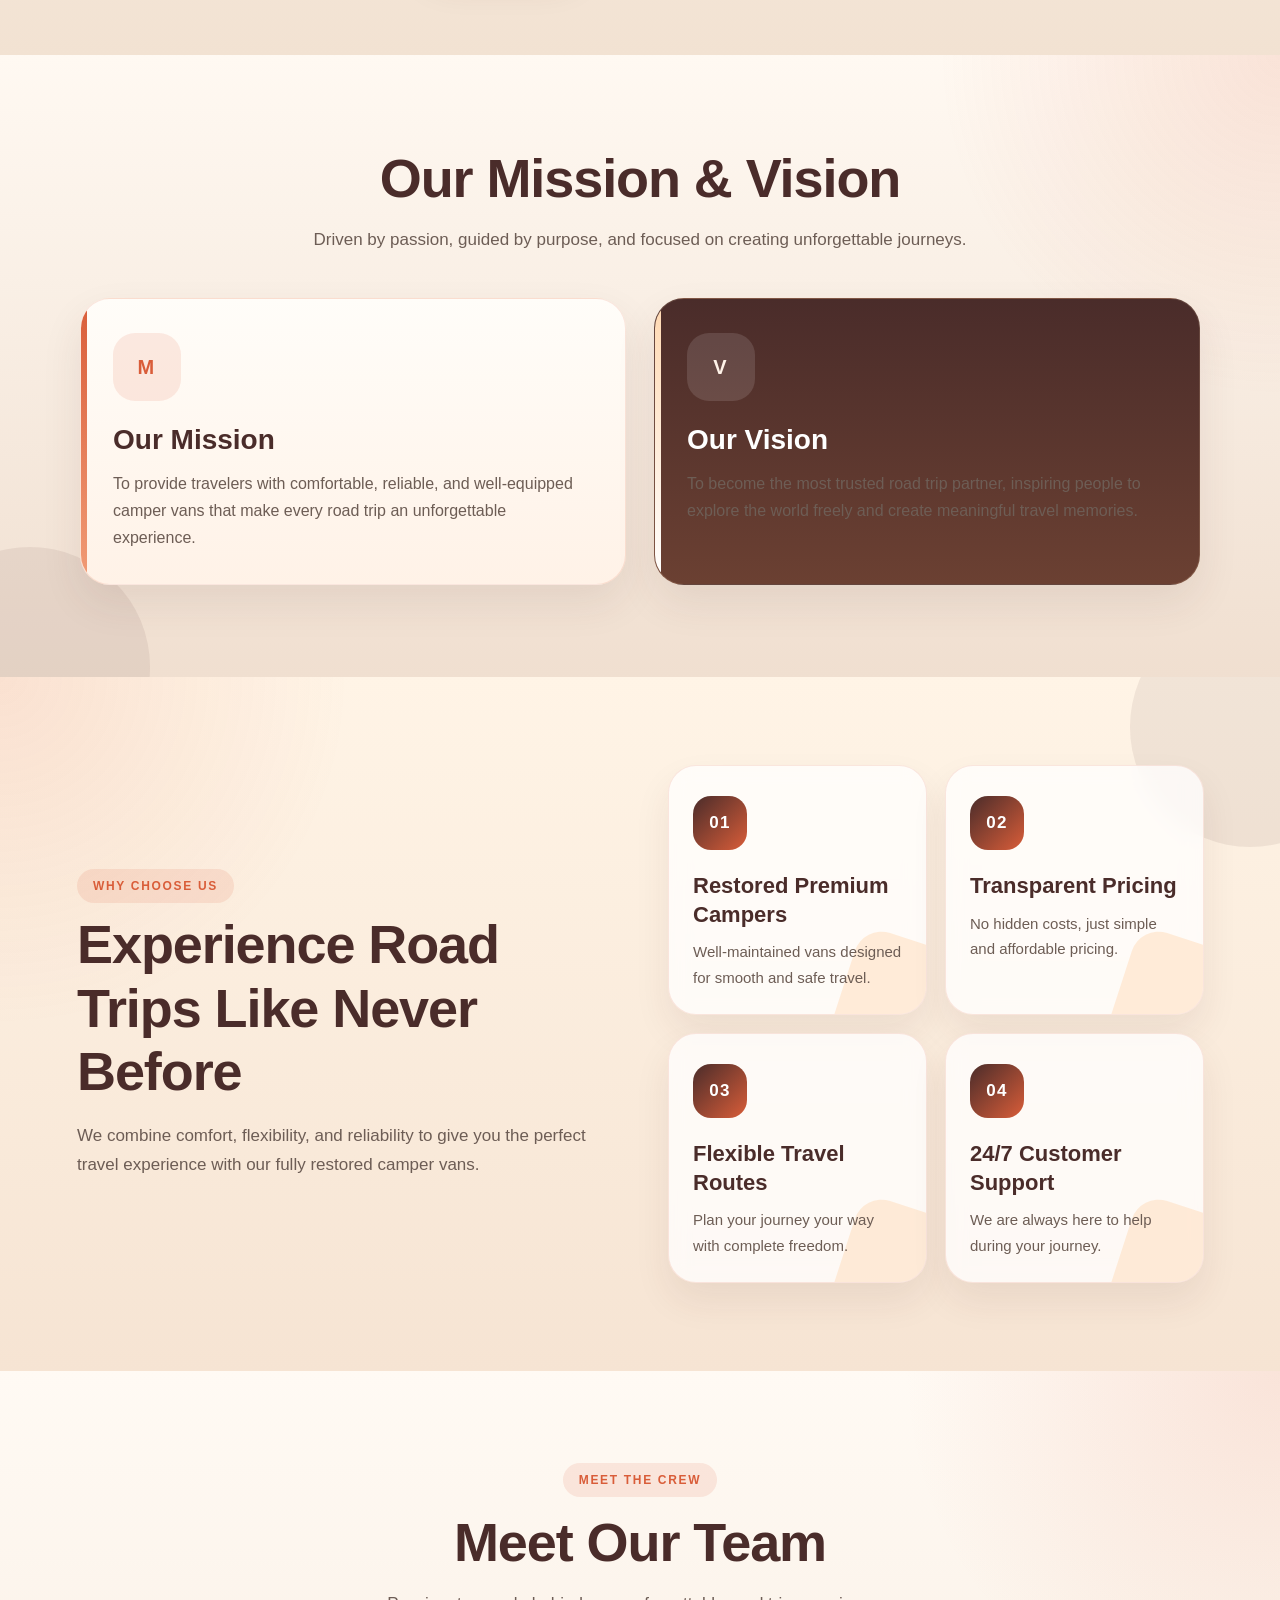
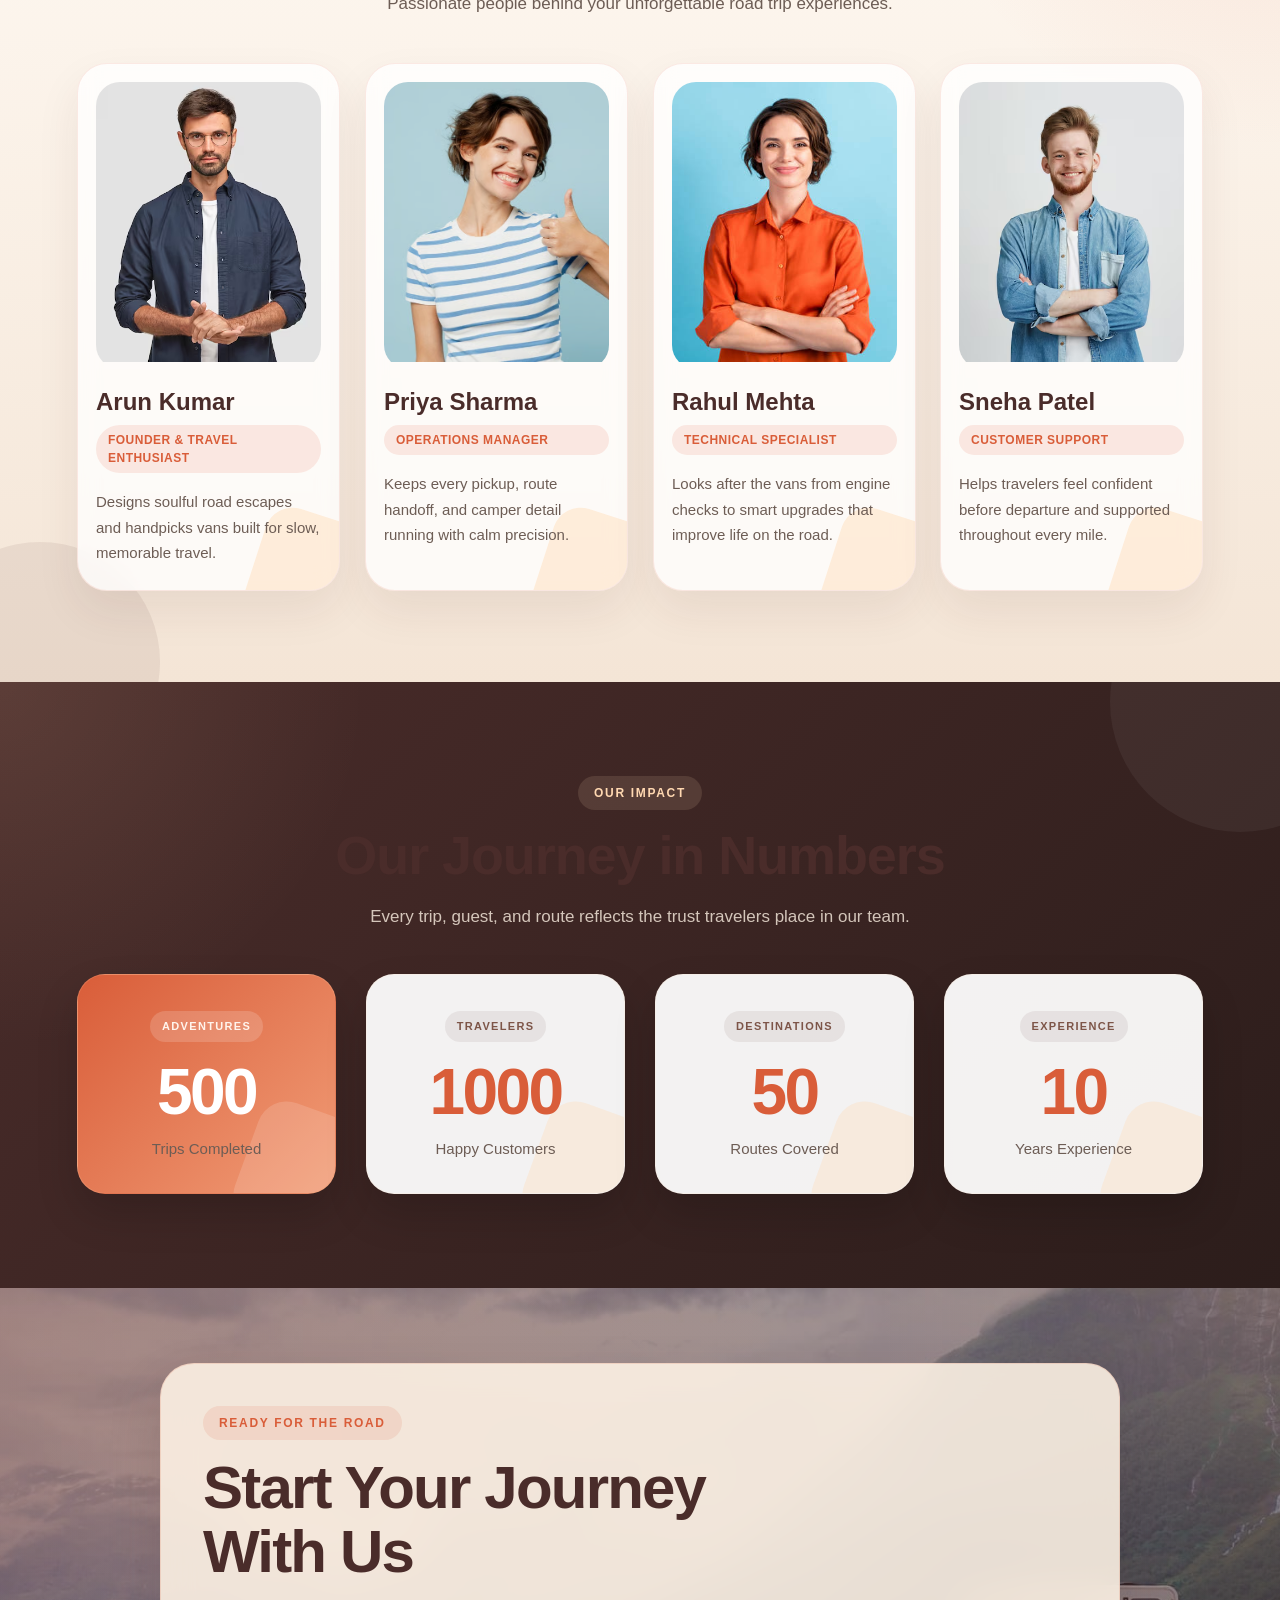
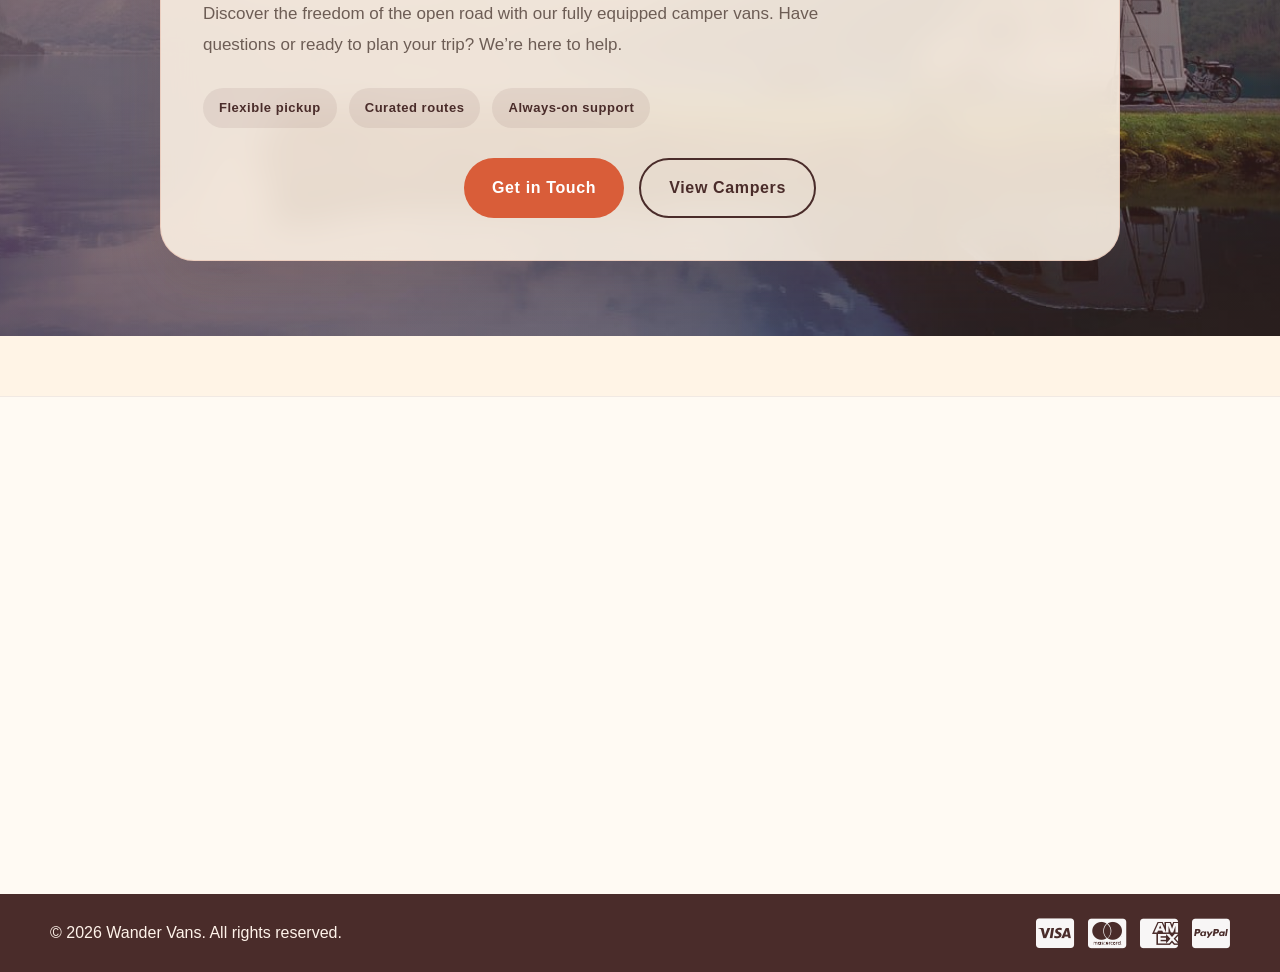
==== commit eea8944b: "Add files via upload" ====
--- a/about.html
+++ b/about.html
@@ -4,6 +4,7 @@
   <meta charset="UTF-8">
   <meta name="viewport" content="width=device-width, initial-scale=1.0">
   <script src="js/site-preferences.js"></script>
+  <script src="js/site-animations.js" defer></script>
   <title>Wander Vans - About</title>
   <link rel="stylesheet" href="https://cdnjs.cloudflare.com/ajax/libs/font-awesome/6.5.0/css/all.min.css">
   <link rel="stylesheet" href="css/style.css">
--- a/css/style.css
+++ b/css/style.css
@@ -0,0 +1,12022 @@
+body {
+  margin: 0;
+  font-family: 'Poppins', sans-serif;
+  font-size: 16px;
+  line-height: 1.5;
+  background: #FFF4E6;
+  color: #2c1d1b;
+  transition: background 0.3s ease, color 0.3s ease;
+}
+
+:root {
+  --section-heading: #4A2C2A;
+  --section-text: #6d5d55;
+  --section-accent: #D95D39;
+  --section-highlight: #FFD8B1;
+  --layout-width: 1200px;
+  --page-gutter: clamp(24px, 4vw, 50px);
+  --reveal-distance: 34px;
+  --reveal-duration: 760ms;
+  --reveal-ease: cubic-bezier(0.2, 0.8, 0.2, 1);
+}
+
+* {
+  box-sizing: border-box;
+}
+
+button,
+input,
+select,
+textarea {
+  font: inherit;
+}
+
+/* TOP BAR */
+.top-bar {
+  background: #4A2C2A;
+  color: white;
+  display: flex;
+  justify-content: space-between;
+  align-items: center;
+  gap: 16px;
+  padding: 8px 40px;
+  font-size: 14px;
+}
+
+.top-left,
+.top-right {
+  display: flex;
+  align-items: center;
+  flex-wrap: wrap;
+  gap: 15px;
+}
+
+.top-bar span {
+  margin-right: 0;
+}
+
+.top-social {
+  color: #fff;
+  font-size: 14px;
+  text-decoration: none;
+  transition: color 0.3s;
+}
+
+.top-social:hover {
+  color: #FFD8B1;
+}
+
+/* NAVBAR */
+.navbar {
+  display: flex;
+  align-items: center;
+  justify-content: space-between;
+  gap: 24px;
+  padding: 15px 50px;
+  background: #FFF4E6;
+  box-shadow: 0 2px 10px rgba(0,0,0,0.05);
+  position: relative;
+  z-index: 1200;
+}
+
+/* LOGO */
+.logo {
+  display: inline-flex;
+  align-items: center;
+  flex-shrink: 0;
+  line-height: 0;
+  text-decoration: none;
+}
+
+.logo img {
+  height: 90px;
+}
+
+/* MENU */
+.menu ul {
+  display: flex;
+  list-style: none;
+  gap: 30px;
+  margin: 0;
+  padding: 0;
+}
+
+.menu li {
+  position: relative;
+}
+
+.menu a {
+  display: inline-flex;
+  align-items: center;
+  gap: 8px;
+  text-decoration: none;
+  color: #333;
+  font-weight: 500;
+  position: relative;
+  transition: color 0.3s;
+}
+
+.menu-dropdown > a i {
+  font-size: 12px;
+  transition: transform 0.3s ease;
+}
+
+.menu-dropdown:hover > a i,
+.menu-dropdown:focus-within > a i {
+  transform: rotate(180deg);
+}
+
+.dropdown-menu {
+  position: absolute;
+  top: 100%;
+  left: 0;
+  min-width: 180px;
+  display: flex;
+  flex-direction: column;
+  gap: 0;
+  margin: 0;
+  padding: 12px 0;
+  border-radius: 18px;
+  background: #fff;
+  box-shadow: 0 16px 38px rgba(44, 29, 27, 0.12);
+  opacity: 0;
+  visibility: hidden;
+  transform: translateY(10px);
+  transition: opacity 0.25s ease, visibility 0.25s ease, transform 0.25s ease;
+  z-index: 1300;
+}
+
+.dropdown-menu li {
+  width: 100%;
+}
+
+.dropdown-menu a {
+  display: flex;
+  width: 100%;
+  padding: 10px 18px;
+  white-space: nowrap;
+}
+
+.menu-dropdown:hover .dropdown-menu,
+.menu-dropdown:focus-within .dropdown-menu {
+  opacity: 1;
+  visibility: visible;
+  transform: translateY(0);
+}
+
+.menu a:hover {
+  color: #D95D39;
+}
+
+.menu a.active {
+  color: #D95D39;
+  font-weight: 700;
+}
+
+.menu a.active::after {
+  content: '';
+  position: absolute;
+  bottom: -4px;
+  left: 0;
+  width: 100%;
+  height: 2px;
+  background: #D95D39;
+  border-radius: 2px;
+}
+
+/* RIGHT SIDE */
+.nav-right {
+  display: flex;
+  align-items: center;
+  flex-wrap: wrap;
+  justify-content: flex-end;
+  gap: 12px;
+}
+
+/* BUTTONS */
+.btn,
+.toggle-btn {
+  padding: 8px 16px;
+  border-radius: 25px;
+  text-decoration: none;
+  font-weight: 600;
+  font-size: 14px;
+}
+
+.btn.secondary {
+  background: transparent;
+  border: 2px solid #D95D39;
+  color: #D95D39;
+}
+
+.btn.primary {
+  background: #D95D39;
+  color: white;
+}
+
+.toggle-btn {
+  border: none;
+  background: #f1dfd4;
+  color: #4A2C2A;
+  cursor: pointer;
+}
+
+/* HOVER */
+.btn.primary:hover {
+  background: #b94a2f;
+}
+
+.toggle-btn:hover {
+  background: #e7c8b5;
+}
+
+/* HERO SLIDER */
+.hero-slider {
+  position: relative;
+  min-height: 720px;
+  overflow: hidden;
+  background: #2c1d1b;
+}
+
+.hero-slide {
+  position: absolute;
+  inset: 0;
+  display: flex;
+  align-items: center;
+  padding: 80px;
+  background-position: center;
+  background-size: cover;
+  opacity: 0;
+  visibility: hidden;
+  transition: opacity 0.6s ease, visibility 0.6s ease;
+}
+
+.hero-slide.active {
+  opacity: 1;
+  visibility: visible;
+}
+
+.hero-overlay {
+  position: absolute;
+  inset: 0;
+  background: linear-gradient(90deg, rgba(44, 29, 27, 0.76) 0%, rgba(44, 29, 27, 0.5) 48%, rgba(44, 29, 27, 0.25) 100%);
+}
+
+.hero-content {
+  position: relative;
+  z-index: 1;
+  max-width: 760px;
+  color: #fff;
+}
+
+.hero-kicker {
+  display: inline-flex;
+  align-items: center;
+  margin-bottom: 18px;
+  padding: 8px 14px;
+  border-radius: 999px;
+  background: rgba(255, 244, 230, 0.14);
+  color: #ffe4c4;
+  font-size: 12px;
+  font-weight: 700;
+  letter-spacing: 0.14em;
+  text-transform: uppercase;
+}
+
+.hero-content h1,
+.hero-content h2 {
+  margin: 0 0 22px;
+  max-width: 700px;
+  font-size: clamp(42px, 6vw, 72px);
+  line-height: 1.08;
+  letter-spacing: -0.03em;
+}
+
+.hero-content p {
+  max-width: 760px;
+  margin: 0 0 34px;
+  color: rgba(255, 244, 230, 0.92);
+  font-size: 22px;
+  line-height: 1.7;
+}
+
+.hero-actions {
+  display: flex;
+  flex-wrap: wrap;
+  gap: 16px;
+}
+
+.hero-btn {
+  display: inline-flex;
+  align-items: center;
+  justify-content: center;
+  min-width: 180px;
+  padding: 18px 28px;
+  border: 2px solid transparent;
+  text-decoration: none;
+  font-size: 16px;
+  font-weight: 700;
+  letter-spacing: 0.08em;
+  text-transform: uppercase;
+  transition: background 0.3s ease, border-color 0.3s ease, transform 0.3s ease;
+}
+
+.hero-btn.solid {
+  background: #d95d39;
+  color: #fff;
+}
+
+.hero-btn.solid:hover {
+  background: #b94a2f;
+  transform: translateY(-2px);
+}
+
+.hero-btn.outline {
+  border-color: rgba(255, 255, 255, 0.72);
+  color: #fff;
+  background: transparent;
+}
+
+.hero-btn.outline:hover {
+  background: rgba(255, 255, 255, 0.12);
+  transform: translateY(-2px);
+}
+
+.hero-nav {
+  position: absolute;
+  top: 50%;
+  z-index: 2;
+  width: 48px;
+  height: 48px;
+  border: none;
+  background: rgba(74, 44, 42, 0.72);
+  color: #fff;
+  cursor: pointer;
+  transform: translateY(-50%);
+  transition: background 0.3s ease, transform 0.3s ease;
+}
+
+.hero-nav:hover {
+  background: #d95d39;
+  transform: translateY(-50%) scale(1.04);
+}
+
+.hero-prev {
+  left: 18px;
+}
+
+.hero-next {
+  right: 18px;
+}
+
+.hero-dots {
+  position: absolute;
+  left: 50%;
+  bottom: 28px;
+  z-index: 2;
+  display: flex;
+  gap: 10px;
+  transform: translateX(-50%);
+}
+
+.hero-dot {
+  width: 12px;
+  height: 12px;
+  padding: 0;
+  border: none;
+  border-radius: 50%;
+  background: rgba(255, 255, 255, 0.45);
+  cursor: pointer;
+  transition: transform 0.3s ease, background 0.3s ease;
+}
+
+.hero-dot.active {
+  background: #fff;
+  transform: scale(1.2);
+}
+/* EXPLORE */
+.explore {
+  padding: 90px 50px;
+  background:
+    radial-gradient(circle at top right, rgba(217, 93, 57, 0.12), transparent 24%),
+    linear-gradient(180deg, #fffaf4 0%, #f3e2d1 100%);
+}
+
+.explore-container {
+  max-width: 1240px;
+  margin: 0 auto;
+  display: grid;
+  grid-template-columns: minmax(0, 1.1fr) minmax(320px, 0.95fr) minmax(280px, 0.85fr);
+  align-items: center;
+  gap: 34px;
+}
+
+.explore-left h2 {
+  margin: 0 0 22px;
+  font-size: clamp(38px, 5vw, 62px);
+  line-height: 1.1;
+  color: #4a2c2a;
+}
+
+.explore-kicker {
+  display: inline-flex;
+  align-items: center;
+  margin-bottom: 18px;
+  padding: 8px 14px;
+  border-radius: 999px;
+  background: rgba(217, 93, 57, 0.12);
+  color: #d95d39;
+  font-size: 12px;
+  font-weight: 700;
+  letter-spacing: 0.14em;
+  text-transform: uppercase;
+}
+
+.explore-left p {
+  max-width: 700px;
+  color: #5f4337;
+  font-size: 18px;
+  line-height: 1.75;
+  margin: 0 0 18px;
+}
+
+.explore-left .btn.primary {
+  margin-top: 12px;
+  padding: 14px 28px;
+}
+
+.route-trail {
+  position: relative;
+  display: flex;
+  align-items: center;
+  gap: 14px;
+  margin-top: 38px;
+  min-height: 76px;
+}
+
+.route-stop {
+  padding: 10px 16px;
+  border-radius: 999px;
+  background: #fff4e8;
+  color: #7a533f;
+  font-size: 14px;
+  font-weight: 600;
+  box-shadow: 0 8px 20px rgba(84, 56, 38, 0.08);
+}
+
+.route-line {
+  position: relative;
+  flex: 1;
+  height: 2px;
+  border-top: 2px dashed rgba(74, 44, 42, 0.5);
+}
+
+.route-pin,
+.route-plane {
+  position: absolute;
+  display: inline-flex;
+  align-items: center;
+  justify-content: center;
+}
+
+.route-pin {
+  left: 30%;
+  bottom: 22px;
+  width: 48px;
+  height: 48px;
+  border-radius: 50%;
+  background: #fff;
+  color: #d95d39;
+  box-shadow: 0 14px 24px rgba(84, 56, 38, 0.12);
+}
+
+.route-plane {
+  right: 18%;
+  top: -6px;
+  width: 56px;
+  height: 56px;
+  border-radius: 20px;
+  background: #4a2c2a;
+  color: #fff;
+  transform: rotate(18deg);
+  box-shadow: 0 18px 26px rgba(84, 56, 38, 0.18);
+}
+
+.explore-center {
+  position: relative;
+  min-height: 520px;
+  display: flex;
+  align-items: center;
+  justify-content: center;
+}
+
+.explore-orb {
+  width: 360px;
+  height: 360px;
+  border-radius: 50%;
+  padding: 14px;
+  background:
+    radial-gradient(circle at 35% 30%, rgba(255, 216, 176, 0.9), rgba(217, 93, 57, 0.38) 58%, rgba(74, 44, 42, 0.08) 100%);
+  box-shadow: 0 26px 52px rgba(84, 56, 38, 0.16);
+}
+
+.explore-orb img {
+  width: 100%;
+  height: 100%;
+  border-radius: 50%;
+  object-fit: cover;
+  display: block;
+  border: 10px solid rgba(255, 250, 244, 0.85);
+}
+
+.explore-card {
+  position: absolute;
+  width: 140px;
+  padding: 10px;
+  border-radius: 22px;
+  background: rgba(255, 250, 244, 0.96);
+  box-shadow: 0 18px 34px rgba(84, 56, 38, 0.12);
+}
+
+.explore-card img {
+  width: 100%;
+  height: 88px;
+  border-radius: 16px;
+  object-fit: cover;
+  display: block;
+  margin-bottom: 8px;
+}
+
+.explore-card span {
+  display: block;
+  color: #4a2c2a;
+  font-size: 13px;
+  font-weight: 700;
+  text-align: center;
+}
+
+.explore-card-top {
+  top: 22px;
+  right: 48px;
+  transform: rotate(8deg);
+}
+
+.explore-card-left {
+  left: 8px;
+  top: 210px;
+  transform: rotate(-10deg);
+}
+
+.explore-card-bottom {
+  right: 36px;
+  bottom: 34px;
+  transform: rotate(-8deg);
+}
+
+.explore-stat {
+  position: absolute;
+  left: 34px;
+  bottom: 24px;
+  max-width: 220px;
+  padding: 18px 18px 16px;
+  border-radius: 24px;
+  background: #fff;
+  box-shadow: 0 20px 36px rgba(84, 56, 38, 0.12);
+}
+
+.explore-stat strong {
+  display: block;
+  margin-bottom: 8px;
+  color: #4a2c2a;
+  font-size: 20px;
+}
+
+.explore-stat span {
+  color: #6d5d55;
+  font-size: 14px;
+  line-height: 1.6;
+}
+
+.explore-right {
+  padding: 34px 28px;
+  border-radius: 28px;
+  background: rgba(255, 250, 244, 0.7);
+  border: 1px solid rgba(217, 93, 57, 0.12);
+  box-shadow: 0 18px 34px rgba(84, 56, 38, 0.08);
+}
+
+.explore-right h3 {
+  margin: 0 0 16px;
+  font-size: 32px;
+  color: #4a2c2a;
+}
+
+.explore-right > p {
+  color: #6d5d55;
+  margin: 0 0 24px;
+  line-height: 1.75;
+}
+
+.explore-features {
+  display: grid;
+  gap: 16px;
+}
+
+.explore-feature {
+  display: flex;
+  align-items: flex-start;
+  gap: 14px;
+  padding: 16px 14px;
+  border-radius: 20px;
+  background: #fff;
+}
+
+.explore-feature i {
+  width: 46px;
+  height: 46px;
+  border-radius: 16px;
+  display: inline-flex;
+  align-items: center;
+  justify-content: center;
+  background: rgba(217, 93, 57, 0.12);
+  color: #d95d39;
+  flex-shrink: 0;
+}
+
+.explore-feature h4 {
+  margin: 0 0 6px;
+  color: #4a2c2a;
+  font-size: 18px;
+}
+
+.explore-feature p {
+  margin: 0;
+  color: #6d5d55;
+  line-height: 1.6;
+}
+
+body.dark .explore {
+  background:
+    radial-gradient(circle at top right, rgba(255, 123, 84, 0.12), transparent 24%),
+    linear-gradient(180deg, #171210 0%, #241d1b 100%);
+}
+
+body.dark .explore-left h2,
+body.dark .explore-right h3,
+body.dark .explore-feature h4,
+body.dark .explore-stat strong,
+body.dark .explore-card span {
+  color: #fff6ef;
+}
+
+body.dark .explore-left p,
+body.dark .explore-right > p,
+body.dark .explore-feature p,
+body.dark .explore-stat span {
+  color: #d3c6be;
+}
+
+body.dark .explore-kicker {
+  background: rgba(255, 123, 84, 0.16);
+  color: #ff9b74;
+}
+
+body.dark .route-stop,
+body.dark .explore-right,
+body.dark .explore-card,
+body.dark .explore-stat,
+body.dark .explore-feature {
+  background: #2c2421;
+  border-color: rgba(255, 255, 255, 0.06);
+}
+
+body.dark .route-line {
+  border-top-color: rgba(255, 255, 255, 0.35);
+}
+
+body.dark .route-pin {
+  background: #2c2421;
+  color: #ff9b74;
+}
+
+body.dark .route-plane {
+  background: #ff7b54;
+}
+
+body.dark .explore-feature i {
+  background: rgba(255, 123, 84, 0.16);
+  color: #ff9b74;
+}
+
+html[dir="rtl"] .explore-left,
+html[dir="rtl"] .explore-right {
+  text-align: right;
+}
+
+html[dir="rtl"] .route-trail {
+  flex-direction: row-reverse;
+}
+
+html[dir="rtl"] .route-pin {
+  left: auto;
+  right: 30%;
+}
+
+html[dir="rtl"] .route-plane {
+  right: auto;
+  left: 18%;
+  transform: rotate(-18deg);
+}
+
+html[dir="rtl"] .explore-feature {
+  flex-direction: row-reverse;
+}
+
+@media (max-width: 1100px) {
+  .explore-container {
+    grid-template-columns: 1fr;
+  }
+
+  .explore-left,
+  .explore-right {
+    text-align: center;
+  }
+
+  .explore-left p {
+    max-width: none;
+  }
+
+  .route-trail {
+    justify-content: center;
+  }
+
+  .explore-center {
+    min-height: 500px;
+  }
+}
+
+@media (max-width: 640px) {
+  .explore {
+    padding: 60px 20px;
+  }
+
+  .explore-center {
+    min-height: 440px;
+  }
+
+  .explore-orb {
+    width: 280px;
+    height: 280px;
+  }
+
+  .explore-card {
+    width: 118px;
+  }
+
+  .explore-card img {
+    height: 74px;
+  }
+
+  .explore-card-top {
+    right: 6px;
+  }
+
+  .explore-card-left {
+    left: 0;
+    top: 184px;
+  }
+
+  .explore-card-bottom {
+    right: 4px;
+    bottom: 24px;
+  }
+
+  .explore-stat {
+    position: static;
+    margin-top: 18px;
+    max-width: none;
+  }
+
+  .route-trail {
+    flex-wrap: wrap;
+    gap: 12px;
+    min-height: auto;
+  }
+
+  .route-line {
+    flex-basis: 100%;
+  }
+
+  .route-pin,
+  .route-plane {
+    position: static;
+  }
+}
+/* SECTION */
+.destinations {
+  padding: 90px 50px;
+  background: #FFF4E6; /* cream background */
+}
+
+/* GRID */
+.dest-container {
+  max-width: 1200px;
+  margin: 0 auto;
+  display: flex;
+  gap: 20px;
+  justify-content: center;
+  flex-wrap: wrap;
+}
+
+/* CARD */
+.dest-card {
+  position: relative;
+  width: min(220px, 100%);
+  height: 350px;
+  overflow: hidden;
+  border-radius: 10px;
+  cursor: pointer;
+}
+
+/* IMAGE */
+.dest-card img {
+  width: 100%;
+  height: 100%;
+  object-fit: cover;
+  transition: 0.5s;
+}
+
+/* OVERLAY */
+.dest-card .overlay {
+  position: absolute;
+  inset: 0;
+  background: rgba(74,44,42,0.6); /* warm brown overlay */
+  color: #fff;
+  display: flex;
+  flex-direction: column;
+  justify-content: flex-end;
+  align-items: flex-start;
+  gap: 6px;
+  text-align: left;
+  padding: 26px 22px;
+  transition: 0.3s;
+}
+
+/* TEXT */
+.dest-card h3 {
+  margin: 0;
+  font-size: 28px;
+  line-height: 1.1;
+}
+
+.dest-card h4 {
+  margin: 0;
+  font-size: 16px;
+  color: var(--section-highlight); /* soft highlight */
+}
+
+.dest-card p {
+  margin: 0;
+  font-size: 14px;
+  line-height: 1.6;
+  color: rgba(255, 244, 230, 0.92);
+}
+
+/* HOVER EFFECT */
+.dest-card:hover img {
+  transform: scale(1.1);
+}
+
+/* OPTIONAL HOVER FADE */
+.dest-card .overlay {
+  opacity: 0.9;
+}
+
+.dest-card:hover .overlay {
+  opacity: 1;
+}
+
+/* RESPONSIVE */
+@media (max-width: 900px) {
+  .dest-card {
+    width: min(45%, 320px);
+  }
+}
+
+@media (max-width: 500px) {
+  .dest-card {
+    width: 100%;
+  }
+}
+/* ===== SEARCH SECTION ===== */
+.search-section {
+  padding: 100px 20px;
+  text-align: center;
+  position: relative;
+  overflow: hidden;
+
+  /* BACKGROUND (MAP STYLE) */
+  background:
+    linear-gradient(rgba(255,244,230,0.9), rgba(255,244,230,0.9)),
+    url('..\images\cta-bg.jpg') center/cover no-repeat;
+}
+
+/* CONTENT */
+.search-content {
+  max-width: 760px;
+  margin: auto;
+}
+
+/* TITLE */
+.search-content h2 {
+  font-size: clamp(32px, 4.5vw, 48px);
+  line-height: 1.15;
+  letter-spacing: -0.02em;
+  color: var(--section-heading);
+  margin: 0 0 14px;
+}
+
+/* TEXT */
+.search-content p {
+  max-width: 620px;
+  color: var(--section-text);
+  margin: 0 auto 30px;
+  font-size: 18px;
+  line-height: 1.7;
+}
+
+/* SEARCH BOX */
+.search-box {
+  display: flex;
+  justify-content: center;
+  max-width: 500px;
+  margin: auto;
+  border-radius: 6px;
+  overflow: hidden;
+}
+
+/* INPUT */
+.search-box input {
+  flex: 1;
+  padding: 14px;
+  border: none;
+  outline: none;
+  background: #f5efe9;
+  font-size: 14px;
+}
+
+/* BUTTON */
+.search-box button {
+  background: #D95D39;
+  color: white;
+  border: none;
+  padding: 14px 25px;
+  cursor: pointer;
+  font-weight: 600;
+}
+
+/* POPULAR TAGS */
+.popular {
+  margin-top: 25px;
+}
+
+.popular span {
+  color: var(--section-text);
+  margin-right: 10px;
+  font-size: 14px;
+  font-weight: 600;
+}
+
+.popular a {
+  background: #f0e0d0;
+  padding: 6px 12px;
+  margin: 5px;
+  border-radius: 5px;
+  text-decoration: none;
+  color: var(--section-heading);
+  font-size: 14px;
+  transition: 0.3s;
+}
+
+.popular a:hover {
+  background: #D95D39;
+  color: white;
+}
+
+/* ===== FLIGHT PATH ===== */
+.flight-path {
+  position: absolute;
+  inset: 0;
+  pointer-events: none;
+}
+
+/* PLANES */
+.plane {
+  position: absolute;
+  font-size: 22px;
+  color: #999;
+}
+
+/* LEFT PLANE */
+.plane1 {
+  top: 20%;
+  left: 10%;
+  transform: rotate(-20deg);
+}
+
+/* RIGHT PLANE */
+.plane2 {
+  bottom: 20%;
+  right: 10%;
+  transform: rotate(20deg);
+}
+
+/* CURVED PATH LEFT */
+.flight-path::before {
+  content: "";
+  position: absolute;
+  width: 400px;
+  height: 200px;
+  border-top: 2px dashed #aaa;
+  border-radius: 50%;
+  top: 10%;
+  left: 5%;
+}
+
+/* CURVED PATH RIGHT */
+.flight-path::after {
+  content: "";
+  position: absolute;
+  width: 400px;
+  height: 200px;
+  border-top: 2px dashed #aaa;
+  border-radius: 50%;
+  bottom: 10%;
+  right: 5%;
+}
+
+/* RESPONSIVE */
+@media (max-width: 600px) {
+  .search-content h2 {
+    font-size: 26px;
+  }
+
+  .search-content p {
+    font-size: 16px;
+  }
+
+  .search-box {
+    flex-direction: column;
+  }
+
+  .search-box button {
+    border-radius: 0 0 6px 6px;
+  }
+}
+/* SECTION */
+.packages {
+  padding: 90px 50px;
+  text-align: center;
+  background: #FFF4E6;
+}
+
+/* TITLE */
+.packages h2 {
+  font-size: clamp(32px, 4.5vw, 48px);
+  line-height: 1.15;
+  letter-spacing: -0.02em;
+  margin: 0 0 12px;
+  color: var(--section-heading);
+}
+
+.subtitle {
+  max-width: 700px;
+  margin: 0 auto 40px;
+  color: var(--section-text);
+  font-size: 18px;
+  line-height: 1.7;
+}
+
+/* GRID */
+.package-container {
+  max-width: 1200px;
+  margin: 0 auto;
+  display: flex;
+  justify-content: center;
+  gap: 30px;
+  flex-wrap: wrap;
+}
+
+/* CARD */
+.package-card {
+  width: min(320px, 100%);
+  background: white;
+  border-radius: 10px;
+  overflow: hidden;
+  display: flex;
+  flex-direction: column;
+  transition: 0.3s;
+  box-shadow: 0 5px 15px rgba(0,0,0,0.1);
+}
+
+/* IMAGE */
+.card-img {
+  position: relative;
+  overflow: hidden;
+}
+
+.card-img img {
+  width: 100%;
+  height: 220px;
+  object-fit: cover;
+  transition: 0.5s;
+}
+
+/* TAG */
+.tag {
+  position: absolute;
+  bottom: 10px;
+  left: 10px;
+  background: white;
+  padding: 5px 10px;
+  font-size: 12px;
+}
+
+/* ICON */
+.corner-icon {
+  position: absolute;
+  top: 10px;
+  right: 10px;
+  background: rgba(0,0,0,0.6);
+  color: white;
+  padding: 8px;
+  border-radius: 50%;
+  opacity: 0;
+  transition: 0.3s;
+}
+
+/* CONTENT */
+.card-content {
+  padding: 20px;
+  text-align: left;
+  display: flex;
+  flex: 1;
+  flex-direction: column;
+}
+
+.card-content h3 {
+  margin: 0 0 12px;
+  font-size: 24px;
+  line-height: 1.25;
+  color: var(--section-heading);
+}
+
+/* LOCATION */
+.location,
+.rating,
+.short-text,
+.full-text {
+  margin: 0 0 12px;
+  color: var(--section-text);
+  font-size: 15px;
+  line-height: 1.7;
+}
+
+.location i {
+  color: var(--section-accent);
+  margin-right: 5px;
+}
+
+/* RATING */
+.rating i {
+  color: #D95D39;
+}
+
+/* TEXT */
+.short-text {
+  display: block;
+}
+
+.full-text {
+  display: none;
+  margin-bottom: 18px;
+}
+
+/* BOTTOM */
+.bottom {
+  display: flex;
+  justify-content: space-between;
+  align-items: center;
+  flex-wrap: wrap;
+  gap: 16px;
+  margin-top: auto;
+}
+
+/* BUTTON */
+.btn {
+  background: #D95D39;
+  color: white;
+  padding: 8px 15px;
+  text-decoration: none;
+  border-radius: 5px;
+}
+
+/* PRICE */
+.price {
+  font-size: 18px;
+  font-weight: bold;
+  color: var(--section-heading);
+}
+
+/* HOVER */
+.package-card:hover img {
+  transform: scale(1.1);
+}
+
+.package-card:hover .corner-icon {
+  opacity: 1;
+}
+
+.package-card:hover .short-text {
+  display: none;
+}
+
+.package-card:hover .full-text {
+  display: block;
+}
+/* EXPERIENCE */
+.experience {
+  position: relative;
+  min-height: 580px;
+  background: url('../images/bg.jpg') center/cover no-repeat;
+  display: flex;
+  align-items: center;
+  justify-content: flex-end;
+  padding: 80px var(--page-gutter);
+  overflow: hidden;
+  color: #fff;
+}
+
+.experience::before {
+  content: "";
+  position: absolute;
+  inset: 0;
+  background: rgba(0, 0, 0, 0.52);
+}
+
+/* FLOATING POLAROID PHOTOS */
+.floating-images {
+  position: absolute;
+  left: max(var(--page-gutter), calc((100vw - var(--layout-width)) / 2 + 10px));
+  top: 50%;
+  transform: translateY(-50%);
+  width: 380px;
+  height: 340px;
+}
+
+.img {
+  position: absolute;
+  width: 220px;
+  height: 260px;
+  object-fit: cover;
+  border: 10px solid #fff;
+  border-bottom: 36px solid #fff;
+  box-shadow: 0 20px 40px rgba(0,0,0,0.35);
+}
+
+.img1 {
+  top: 0;
+  left: 0;
+  transform: rotate(-8deg);
+  z-index: 2;
+}
+
+.img2 {
+  top: 60px;
+  left: 140px;
+  transform: rotate(6deg);
+  z-index: 3;
+}
+
+/* FLIGHT PATH SVG */
+.exp-flight {
+  position: absolute;
+  inset: 0;
+  pointer-events: none;
+  z-index: 1;
+}
+
+.exp-dash {
+  position: absolute;
+  top: 0;
+  left: 38%;
+  width: 62%;
+  height: 100%;
+}
+
+.exp-plane {
+  position: absolute;
+  color: #fff;
+  font-size: 22px;
+  opacity: 0.85;
+}
+
+.exp-plane-top {
+  top: 40px;
+  left: 42%;
+  transform: rotate(-30deg);
+}
+
+.exp-plane-bottom {
+  bottom: 40px;
+  right: 30px;
+  transform: rotate(-10deg);
+}
+
+.exp-pin {
+  position: absolute;
+  bottom: 80px;
+  right: 200px;
+  color: #fff;
+  font-size: 28px;
+  opacity: 0.9;
+}
+
+/* CONTENT */
+.experience-content {
+  position: relative;
+  z-index: 2;
+  width: min(100%, 560px);
+  margin-right: max(0px, calc((100vw - var(--layout-width)) / 2));
+}
+
+.experience-content h2 {
+  font-size: clamp(32px, 4.5vw, 48px);
+  font-weight: 700;
+  line-height: 1.25;
+  margin-bottom: 18px;
+  color: #fff;
+}
+
+.experience-content > p {
+  font-size: 18px;
+  line-height: 1.75;
+  color: rgba(255,255,255,0.85);
+  margin-bottom: 32px;
+}
+
+/* FEATURES GRID */
+.features {
+  display: grid;
+  grid-template-columns: 1fr 1fr;
+  gap: 20px 40px;
+  margin-bottom: 36px;
+}
+
+.features div {
+  display: flex;
+  align-items: center;
+  gap: 14px;
+  color: #fff;
+  font-size: 16px;
+  font-weight: 600;
+}
+
+.features div i {
+  font-size: 28px;
+  opacity: 0.9;
+}
+
+/* BUTTON */
+.exp-btn {
+  display: inline-block;
+  padding: 14px 40px;
+  background: #D95D39;
+  color: #fff;
+  font-size: 14px;
+  font-weight: 700;
+  letter-spacing: 0.1em;
+  text-transform: uppercase;
+  text-decoration: none;
+  border-radius: 4px;
+  transition: background 0.3s;
+}
+
+.exp-btn:hover {
+  background: #4A2C2A;
+}
+
+/* RESPONSIVE */
+@media (max-width: 900px) {
+  .experience {
+    padding: 60px 30px 60px 30px;
+    flex-direction: column;
+    align-items: flex-start;
+    justify-content: flex-start;
+  }
+
+  .floating-images {
+    position: relative;
+    left: auto;
+    top: auto;
+    transform: none;
+    width: 100%;
+    height: 260px;
+    margin-bottom: 32px;
+  }
+
+  .experience-content {
+    width: 100%;
+    margin-right: 0;
+  }
+
+  .experience-content h2 {
+    font-size: 28px;
+  }
+
+  .experience-content > p,
+  .family-content p,
+  .subtitle,
+  .cta-text p {
+    font-size: 16px;
+  }
+}
+
+@media (max-width: 560px) {
+  .features {
+    grid-template-columns: 1fr;
+  }
+
+  .img1, .img2 {
+    width: 160px;
+    height: 190px;
+  }
+
+  .img2 {
+    left: 100px;
+  }
+}
+/* ===== FAMILY SECTION ===== */
+.family-section {
+  position: relative;
+  padding: 80px 60px;
+  text-align: center;
+  background:
+    linear-gradient(rgba(255,244,230,0.96), rgba(255,244,230,0.96)),
+    url('../images/bg-1.jpg') no-repeat center;
+  background-size: cover;
+  overflow: hidden;
+}
+
+.family-bg {
+  position: absolute;
+  inset: 0;
+  background: radial-gradient(ellipse at 50% 0%, rgba(217,93,57,0.08), transparent 60%);
+  pointer-events: none;
+}
+
+/* TOP */
+.family-top {
+  max-width: 620px;
+  margin: 0 auto 50px;
+  position: relative;
+}
+
+.family-tag {
+  display: inline-block;
+  background: rgba(217,93,57,0.12);
+  color: #D95D39;
+  padding: 6px 16px;
+  border-radius: 20px;
+  font-size: 12px;
+  font-weight: 700;
+  letter-spacing: 0.15em;
+  text-transform: uppercase;
+  margin-bottom: 14px;
+}
+
+.family-top h2 {
+  font-size: 34px;
+  color: #4A2C2A;
+  margin: 0 0 12px;
+  line-height: 1.2;
+}
+
+.family-top p {
+  color: #6d5d55;
+  font-size: 16px;
+  line-height: 1.7;
+  margin: 0;
+}
+
+/* MAIN */
+.family-main {
+  display: grid;
+  grid-template-columns: 1fr auto 1fr;
+  align-items: center;
+  gap: 40px;
+  max-width: 1000px;
+  margin: 0 auto 50px;
+  position: relative;
+}
+
+/* STAT CARDS */
+.family-stats-col {
+  display: flex;
+  flex-direction: column;
+  gap: 20px;
+}
+
+.family-stat-card {
+  background: #fff;
+  border-radius: 16px;
+  padding: 24px 20px;
+  box-shadow: 0 8px 24px rgba(74,44,42,0.08);
+  transition: 0.3s;
+  border-bottom: 3px solid #D95D39;
+}
+
+.family-stat-card:hover {
+  transform: translateY(-5px);
+  box-shadow: 0 16px 32px rgba(74,44,42,0.14);
+}
+
+.family-stat-card i {
+  font-size: 28px;
+  color: #D95D39;
+  margin-bottom: 10px;
+  display: block;
+}
+
+.family-stat-card h3 {
+  font-size: 36px;
+  font-weight: 700;
+  color: #4A2C2A;
+  margin: 0 0 4px;
+}
+
+.family-stat-card p {
+  font-size: 13px;
+  color: #6d5d55;
+  margin: 0;
+}
+
+/* CENTER IMAGE */
+.family-img-wrap {
+  position: relative;
+  width: 280px;
+}
+
+.family-img-wrap img {
+  width: 100%;
+  animation: float 3s ease-in-out infinite;
+  filter: drop-shadow(0 20px 30px rgba(74,44,42,0.2));
+}
+
+@keyframes float {
+  0%, 100% { transform: translateY(0); }
+  50% { transform: translateY(-15px); }
+}
+
+.family-img-badge {
+  position: absolute;
+  bottom: 10px;
+  left: 50%;
+  transform: translateX(-50%);
+  background: #4A2C2A;
+  color: #FFD8B1;
+  padding: 8px 18px;
+  border-radius: 30px;
+  display: flex;
+  align-items: center;
+  gap: 8px;
+  font-size: 13px;
+  font-weight: 600;
+  white-space: nowrap;
+}
+
+/* BOTTOM FEATURES */
+.family-features {
+  display: flex;
+  justify-content: center;
+  flex-wrap: wrap;
+  gap: 14px;
+  margin-bottom: 36px;
+  position: relative;
+}
+
+.family-feature {
+  display: flex;
+  align-items: center;
+  gap: 8px;
+  background: #fff;
+  padding: 12px 20px;
+  border-radius: 30px;
+  box-shadow: 0 4px 14px rgba(74,44,42,0.08);
+  font-size: 14px;
+  font-weight: 600;
+  color: #4A2C2A;
+  transition: 0.3s;
+}
+
+.family-feature:hover {
+  background: #D95D39;
+  color: #fff;
+  transform: translateY(-3px);
+}
+
+.family-feature i {
+  color: #D95D39;
+  font-size: 16px;
+  transition: 0.3s;
+}
+
+.family-feature:hover i {
+  color: #fff;
+}
+
+/* CTA */
+.family-cta {
+  position: relative;
+}
+
+/* RESPONSIVE */
+@media (max-width: 900px) {
+  .family-section {
+    padding: 60px 30px;
+  }
+
+  .family-main {
+    grid-template-columns: 1fr;
+    gap: 30px;
+  }
+
+  .family-stats-col {
+    flex-direction: row;
+    justify-content: center;
+    flex-wrap: wrap;
+  }
+
+  .family-stat-card {
+    min-width: 140px;
+    flex: 1;
+  }
+
+  .family-img-wrap {
+    width: 220px;
+    margin: 0 auto;
+  }
+}
+/* SECTION */
+.featured {
+  padding: 90px 50px;
+  text-align: center;
+  background: #FFF4E6;
+}
+
+/* TITLE */
+.featured h2 {
+  font-size: clamp(32px, 4.5vw, 48px);
+  line-height: 1.15;
+  letter-spacing: -0.02em;
+  margin: 0 0 40px;
+  color: var(--section-heading);
+}
+
+.sub {
+  font-size: 14px;
+  color: var(--section-text);
+  letter-spacing: 0.16em;
+  text-transform: uppercase;
+}
+
+/* GRID */
+.feature-grid {
+  max-width: 1200px;
+  margin: 0 auto;
+  display: grid;
+  grid-template-columns: repeat(3, 1fr);
+  gap: 30px;
+}
+
+/* CARD */
+.card {
+  background: white;
+  padding: 15px;
+  border-radius: 10px;
+  transition: 0.3s;
+}
+
+/* IMAGE BOX */
+.img-box {
+  position: relative;
+  overflow: hidden;
+}
+
+/* IMAGE */
+.img-box img {
+  width: 100%;
+  height: 250px;
+  object-fit: cover;
+  transition: 0.5s;
+}
+
+/* BADGE */
+.badge {
+  position: absolute;
+  top: 10px;
+  left: 10px;
+  background: black;
+  color: white;
+  padding: 5px 10px;
+  font-size: 12px;
+}
+
+/* OVERLAY */
+.overlay {
+  position: absolute;
+  inset: 0;
+  background: rgba(255, 200, 180, 0.6);
+  display: flex;
+  justify-content: center;
+  align-items: center;
+  gap: 15px;
+  opacity: 0;
+  transition: 0.3s;
+}
+
+/* ICONS */
+.overlay i {
+  background: #D95D39;
+  color: white;
+  padding: 12px;
+  border-radius: 5px;
+  cursor: pointer;
+}
+
+/* HOVER EFFECT */
+.card:hover img {
+  transform: scale(1.1);
+}
+
+.card:hover .overlay {
+  opacity: 1;
+}
+
+/* INFO */
+.info {
+  margin-top: 15px;
+  text-align: left;
+}
+
+.info h3 {
+  margin: 0;
+  font-size: 20px;
+  color: var(--section-heading);
+}
+
+.price {
+  color: var(--section-heading);
+  margin-top: 5px;
+}
+
+/* RESPONSIVE */
+@media (max-width: 900px) {
+  .packages,
+  .featured,
+  .destinations {
+    padding-left: 30px;
+    padding-right: 30px;
+  }
+
+  .feature-grid {
+    grid-template-columns: 1fr;
+  }
+}
+/* SECTION */
+.cta-feature {
+  position: relative;
+  min-height: 480px;
+  background: url('../images/beach.jpg') center/cover no-repeat;
+  display: flex;
+  align-items: center;
+  justify-content: flex-end;
+  padding: 80px var(--page-gutter);
+  overflow: hidden;
+  color: #fff;
+}
+
+.cta-feature::before {
+  content: "";
+  position: absolute;
+  inset: 0;
+  background: rgba(0, 0, 0, 0.55);
+}
+
+.cta-feature-inner {
+  position: relative;
+  z-index: 2;
+  width: min(100%, 560px);
+  margin-right: max(0px, calc((100vw - var(--layout-width)) / 2));
+}
+
+.cta-feature-boxes {
+  display: grid;
+  grid-template-columns: 1fr 1fr;
+  gap: 20px 40px;
+  margin-bottom: 32px;
+}
+
+/* BOX */
+.feature-box {
+  display: flex;
+  align-items: center;
+  gap: 14px;
+  cursor: pointer;
+  transition: opacity 0.3s;
+}
+
+.feature-box:hover { opacity: 0.8; }
+
+.feature-box i {
+  font-size: 28px;
+  color: #fff;
+  opacity: 0.9;
+}
+
+.feature-box h3 {
+  font-size: 16px;
+  font-weight: 600;
+  color: #fff;
+  margin: 0;
+}
+
+.cta-text h2 {
+  font-size: clamp(32px, 4.5vw, 46px);
+  font-weight: 700;
+  line-height: 1.3;
+  margin-bottom: 14px;
+  color: #fff;
+}
+
+.cta-text p {
+  font-size: 18px;
+  line-height: 1.75;
+  color: rgba(255,255,255,0.85);
+  margin-bottom: 28px;
+}
+
+/* BUTTON */
+.cta-btn {
+  display: inline-block;
+  padding: 14px 40px;
+  background: #D95D39;
+  color: #fff;
+  font-size: 14px;
+  font-weight: 700;
+  letter-spacing: 0.1em;
+  text-transform: uppercase;
+  text-decoration: none;
+  border-radius: 4px;
+  transition: background 0.3s;
+}
+
+.cta-btn:hover { background: #4A2C2A; }
+
+@media (max-width: 900px) {
+  .cta-feature {
+    padding: 60px 30px;
+    min-height: auto;
+    justify-content: flex-start;
+  }
+
+  .cta-feature-inner {
+    width: 100%;
+    margin-right: 0;
+  }
+
+  .cta-text h2 { font-size: 26px; }
+}
+
+@media (max-width: 560px) {
+  .cta-feature-boxes { grid-template-columns: 1fr; }
+}
+/* FOOTER */
+.footer {
+  margin-top: 60px;
+  background: #fffaf3;
+  color: #2c1d1b;
+  border-top: 1px solid rgba(74, 44, 42, 0.08);
+}
+
+.footer-top {
+  max-width: 1200px;
+  margin: 0 auto;
+  padding: 54px 50px 48px;
+  display: grid;
+  grid-template-columns: 1.15fr 1fr 1fr 1.15fr;
+  gap: 40px;
+}
+
+.footer-col h3,
+.footer-gallery-col h4 {
+  margin: 0 0 24px;
+  color: #8a4f35;
+  font-size: 14px;
+  font-weight: 700;
+  letter-spacing: 0.16em;
+  text-transform: uppercase;
+}
+
+.footer-brand {
+  display: inline-flex;
+  margin-bottom: 18px;
+  text-decoration: none;
+}
+
+.footer-brand img {
+  display: block;
+  width: auto;
+  height: 72px;
+}
+
+.footer-gallery-col h4 {
+  margin-top: 26px;
+  margin-bottom: 14px;
+}
+
+.footer-contact-item {
+  display: flex;
+  align-items: flex-start;
+  gap: 14px;
+  margin-bottom: 26px;
+}
+
+.footer-contact-item i {
+  color: #d95d39;
+  font-size: 22px;
+  width: 24px;
+  margin-top: 3px;
+}
+
+.footer-contact-item p,
+.footer-small,
+.footer-bottom p {
+  margin: 0;
+  color: #6d5d55;
+  line-height: 1.7;
+}
+
+.footer-socials {
+  display: flex;
+  flex-wrap: wrap;
+  gap: 12px;
+  margin-top: 18px;
+}
+
+.footer-socials a {
+  width: 46px;
+  height: 46px;
+  border-radius: 0;
+  display: inline-flex;
+  align-items: center;
+  justify-content: center;
+  background: #4a2c2a;
+  color: #fff;
+  text-decoration: none;
+  transition: transform 0.3s ease, background 0.3s ease, color 0.3s ease;
+}
+
+.footer-socials a:hover {
+  transform: translateY(-3px);
+  background: #d95d39;
+}
+
+.footer-list {
+  list-style: none;
+  margin: 0;
+  padding: 0;
+}
+
+.footer-list li {
+  position: relative;
+  padding-left: 18px;
+  margin-bottom: 14px;
+}
+
+.footer-list li::before {
+  content: "";
+  position: absolute;
+  left: 0;
+  top: 11px;
+  width: 6px;
+  height: 6px;
+  background: #8a4f35;
+}
+
+.footer-list a {
+  text-decoration: none;
+  color: #5f4337;
+}
+
+.footer-list a:hover {
+  color: #d95d39;
+}
+
+.footer-gallery {
+  display: grid;
+  grid-template-columns: repeat(3, minmax(0, 1fr));
+  gap: 8px;
+}
+
+.footer-gallery img {
+  width: 100%;
+  height: 82px;
+  object-fit: cover;
+  display: block;
+}
+
+.footer-signup {
+  display: flex;
+  align-items: center;
+  background: #fff;
+  border: 1px solid rgba(138, 79, 53, 0.3);
+  overflow: hidden;
+}
+
+.footer-signup input {
+  flex: 1;
+  border: none;
+  outline: none;
+  padding: 18px 20px;
+  font: inherit;
+  color: #2c1d1b;
+  background: transparent;
+}
+
+.footer-signup button {
+  border: none;
+  border-left: 1px solid rgba(138, 79, 53, 0.25);
+  background: transparent;
+  color: #8a4f35;
+  font: inherit;
+  font-weight: 700;
+  letter-spacing: 0.14em;
+  text-transform: uppercase;
+  padding: 18px 22px;
+  cursor: pointer;
+}
+
+.footer-signup button:hover {
+  background: #fff1e3;
+}
+
+.footer-small {
+  margin-top: 14px;
+}
+
+.footer-bottom {
+  background: #4a2c2a;
+  color: #fff;
+  padding: 22px 50px;
+  display: flex;
+  justify-content: space-between;
+  align-items: center;
+  gap: 20px;
+}
+
+.footer-bottom p {
+  color: #fff3ea;
+}
+
+.footer-payments {
+  display: flex;
+  align-items: center;
+  gap: 14px;
+  font-size: 34px;
+  color: #fff;
+}
+
+.footer-payments i {
+  display: inline-flex;
+  opacity: 0.96;
+}
+
+/* DARK MODE */
+body.dark {
+  background: #1e1e1e;
+  color: #f5ede6;
+}
+
+body.dark .top-bar {
+  background: #161616;
+}
+
+body.dark .navbar {
+  background: #2c2c2c;
+  box-shadow: 0 2px 10px rgba(0,0,0,0.2);
+}
+
+body.dark .menu a {
+  color: white;
+}
+
+body.dark .dropdown-menu {
+  background: #2c2421;
+  box-shadow: 0 18px 40px rgba(0,0,0,0.35);
+}
+
+body.dark .btn.secondary {
+  border-color: #ff7b54;
+  color: #ff7b54;
+}
+
+body.dark .btn.primary {
+  background: #ff7b54;
+}
+
+body.dark .toggle-btn {
+  background: #444;
+  color: #fff;
+}
+
+body.dark .toggle-btn:hover {
+  background: #555;
+}
+
+body.dark .hero-overlay {
+  background: linear-gradient(90deg, rgba(10, 10, 10, 0.76) 0%, rgba(10, 10, 10, 0.54) 48%, rgba(10, 10, 10, 0.3) 100%);
+}
+
+body.dark .hero-btn.solid {
+  background: #ff7b54;
+}
+
+body.dark .hero-btn.solid:hover {
+  background: #e1643d;
+}
+
+body.dark .hero-nav {
+  background: rgba(20, 20, 20, 0.78);
+}
+
+body.dark .hero-nav:hover {
+  background: #ff7b54;
+}
+
+body.dark .footer {
+  background: #171210;
+  border-top-color: rgba(255, 255, 255, 0.06);
+}
+
+body.dark .footer-col h3,
+body.dark .footer-gallery-col h4 {
+  color: #ffb28a;
+}
+
+body.dark .footer-contact-item p,
+body.dark .footer-small {
+  color: #d3c6be;
+}
+
+body.dark .footer-list a {
+  color: #f1dfd4;
+}
+
+body.dark .footer-list a:hover {
+  color: #ff9b74;
+}
+
+body.dark .footer-list li::before {
+  background: #ff9b74;
+}
+
+body.dark .footer-socials a {
+  background: #2c2421;
+}
+
+body.dark .footer-socials a:hover {
+  background: #ff7b54;
+}
+
+body.dark .footer-signup {
+  background: #241d1b;
+  border-color: rgba(255, 255, 255, 0.08);
+}
+
+body.dark .footer-signup input {
+  color: #fff6ef;
+}
+
+body.dark .footer-signup button {
+  color: #ffb28a;
+  border-left-color: rgba(255, 255, 255, 0.08);
+}
+
+body.dark .footer-signup button:hover {
+  background: rgba(255, 255, 255, 0.06);
+}
+
+body.dark .footer-bottom {
+  background: #0f0b0a;
+}
+
+/* RTL */
+html[dir="rtl"] .top-bar,
+html[dir="rtl"] .navbar,
+html[dir="rtl"] .footer {
+  direction: rtl;
+}
+
+html[dir="rtl"] .menu ul,
+html[dir="rtl"] .nav-right,
+html[dir="rtl"] .top-left,
+html[dir="rtl"] .top-right {
+  flex-direction: row-reverse;
+}
+
+html[dir="rtl"] .hero-content {
+  text-align: right;
+}
+
+html[dir="rtl"] .hero-prev {
+  left: auto;
+  right: 18px;
+}
+
+html[dir="rtl"] .hero-next {
+  right: auto;
+  left: 18px;
+}
+
+html[dir="rtl"] .footer-top {
+  text-align: right;
+}
+
+html[dir="rtl"] .footer-socials {
+  justify-content: flex-start;
+}
+
+html[dir="rtl"] .footer-brand {
+  justify-content: flex-start;
+}
+
+html[dir="rtl"] .footer-contact-item {
+  flex-direction: row-reverse;
+}
+
+html[dir="rtl"] .footer-list li {
+  padding-left: 0;
+  padding-right: 18px;
+}
+
+html[dir="rtl"] .footer-list li::before {
+  left: auto;
+  right: 0;
+}
+
+html[dir="rtl"] .footer-signup button {
+  border-left: none;
+  border-right: 1px solid rgba(138, 79, 53, 0.25);
+}
+
+html[dir="rtl"] .dropdown-menu {
+  left: auto;
+  right: 0;
+}
+
+@media (max-width: 900px) {
+  .top-bar, .navbar { padding-left: 20px; padding-right: 20px; }
+  .navbar { flex-wrap: nowrap; justify-content: space-between; }
+  .hero-slide { min-height: 500px; padding: 60px 30px; }
+  .hero-content p { font-size: 18px; }
+  .footer-top { grid-template-columns: 1fr 1fr; padding: 40px 20px; gap: 24px; }
+  .footer-gallery-col { grid-column: span 2; }
+  .footer-bottom { padding: 16px 20px; flex-direction: column; text-align: center; }
+}
+
+@media (max-width: 640px) {
+  .top-bar {
+    flex-direction: column;
+    text-align: center;
+  }
+
+  .top-left,
+  .top-right,
+  .nav-right {
+    justify-content: center;
+  }
+
+  .nav-right {
+    width: 100%;
+  }
+
+  .hero-slider {
+    min-height: 620px;
+  }
+
+  .hero-slide {
+    min-height: 620px;
+    padding: 72px 24px 88px;
+    align-items: flex-end;
+  }
+
+  .hero-content h1,
+  .hero-content h2 {
+    font-size: 38px;
+  }
+
+  .hero-content p {
+    font-size: 17px;
+    line-height: 1.65;
+  }
+
+  .hero-actions {
+    flex-direction: column;
+    align-items: flex-start;
+  }
+
+  .hero-btn {
+    width: 100%;
+    min-width: 0;
+  }
+
+  .hero-nav {
+    top: auto;
+    bottom: 24px;
+    transform: none;
+  }
+
+  .hero-nav:hover {
+    transform: scale(1.04);
+  }
+
+  .hero-prev {
+    left: 24px;
+  }
+
+  .hero-next {
+    right: 24px;
+  }
+
+  .hero-dots {
+    bottom: 42px;
+  }
+
+  .footer-top {
+    grid-template-columns: 1fr;
+  }
+
+  .footer-gallery-col {
+    grid-column: auto;
+  }
+
+  .footer-socials {
+    justify-content: center;
+  }
+
+  .footer-gallery img {
+    height: 74px;
+  }
+
+  .footer-signup {
+    flex-direction: column;
+    align-items: stretch;
+  }
+
+  .footer-signup button {
+    border-left: none;
+    border-top: 1px solid rgba(138, 79, 53, 0.25);
+    width: 100%;
+  }
+
+  html[dir="rtl"] .hero-prev {
+    left: auto;
+    right: 24px;
+  }
+
+  html[dir="rtl"] .hero-next {
+    right: auto;
+    left: 24px;
+  }
+}
+/*home2*/
+/*hero*/
+/* HERO */
+.hero-slider {
+  position: relative;
+  height: 90vh;
+  overflow: hidden;
+}
+
+/* SLIDES */
+.slides {
+  position: absolute;
+  width: 100%;
+  height: 100%;
+}
+
+/* EACH SLIDE */
+.slide {
+  position: absolute;
+  width: 100%;
+  height: 100%;
+  background-size: cover;
+  background-position: center;
+  opacity: 0;
+  transition: opacity 1s ease;
+}
+
+/* ACTIVE SLIDE */
+.slide.active {
+  opacity: 1;
+}
+
+/* OVERLAY */
+.hero-slider::before {
+  content: "";
+  position: absolute;
+  inset: 0;
+  background: rgba(0,0,0,0.4);
+  z-index: 1;
+}
+
+/* CONTENT */
+.hero-content {
+  position: absolute;
+  z-index: 2;
+  color: white;
+  text-align: center;
+  top: 50%;
+  left: 50%;
+  transform: translate(-50%, -50%);
+  display: flex;
+  flex-direction: column;
+  align-items: center;
+  padding: 0 20px;
+  width: 100%;
+}
+
+/* TITLE */
+.hero-content h1 {
+  font-size: 50px;
+  margin-bottom: 15px;
+}
+
+/* BOOKING BOX */
+.booking-box {
+  display: flex;
+  gap: 10px;
+  justify-content: center;
+  align-items: center;
+  flex-wrap: wrap;
+  margin-top: 20px;
+  background: white;
+  padding: 15px;
+  border-radius: 10px;
+  width: 100%;
+  max-width: 800px;
+}
+
+/* INPUT */
+.booking-box input,
+.booking-box select {
+  padding: 10px;
+  border: none;
+  background: #f5f5f5;
+  flex: 1;
+  min-width: 140px;
+}
+
+/* BUTTON */
+.booking-box button {
+  background: #D95D39;
+  color: white;
+  padding: 10px 20px;
+  border: none;
+  cursor: pointer;
+  border-radius: 5px;
+  white-space: nowrap;
+}
+/*camper product*/
+/* ===== CTA FORM SECTION ===== */
+.cta-form-section {
+  display: flex;
+  align-items: center;
+  gap: 0;
+  min-height: 560px;
+  background: linear-gradient(135deg, #D95D39 0%, #e8784f 60%, #FFD8B1 100%);
+  overflow: hidden;
+  position: relative;
+}
+
+.cta-form-section::before {
+  content: "";
+  position: absolute;
+  inset: 0;
+  background: radial-gradient(circle at 20% 50%, rgba(255,216,177,0.1), transparent 60%);
+  pointer-events: none;
+}
+
+/* LEFT */
+.cta-form-left {
+  flex: 1;
+  padding: 80px 60px;
+  color: #fff;
+}
+
+.cta-form-tag {
+  display: inline-block;
+  background: rgba(217,93,57,0.25);
+  color: #FFD8B1;
+  padding: 6px 16px;
+  border-radius: 20px;
+  font-size: 12px;
+  font-weight: 700;
+  letter-spacing: 0.15em;
+  text-transform: uppercase;
+  margin-bottom: 18px;
+}
+
+.cta-form-left h2 {
+  font-size: 36px;
+  color: #fff;
+  margin: 0 0 14px;
+  line-height: 1.2;
+}
+
+.cta-form-left p {
+  color: rgba(255,255,255,0.75);
+  font-size: 16px;
+  line-height: 1.7;
+  margin: 0 0 36px;
+}
+
+.cta-form-perks {
+  display: flex;
+  flex-direction: column;
+  gap: 14px;
+}
+
+.cta-perk {
+  display: flex;
+  align-items: center;
+  gap: 12px;
+  color: #fff;
+  font-size: 15px;
+}
+
+.cta-perk i {
+  color: #D95D39;
+  font-size: 18px;
+  flex-shrink: 0;
+}
+
+/* RIGHT */
+.cta-form-right {
+  flex: 1;
+  padding: 60px;
+  display: flex;
+  align-items: center;
+  justify-content: center;
+}
+
+.cta-form-box {
+  background: #fff;
+  border-radius: 20px;
+  padding: 40px;
+  width: 100%;
+  max-width: 460px;
+  box-shadow: 0 30px 60px rgba(0,0,0,0.3);
+}
+
+.cta-form-box h3 {
+  font-size: 22px;
+  color: #4A2C2A;
+  margin: 0 0 6px;
+}
+
+.cta-form-box > p {
+  color: #6d5d55;
+  font-size: 14px;
+  margin: 0 0 24px;
+}
+
+.cta-form {
+  display: flex;
+  flex-direction: column;
+  gap: 14px;
+}
+
+.cta-form-row {
+  display: grid;
+  grid-template-columns: 1fr 1fr;
+  gap: 14px;
+}
+
+.cta-input-group {
+  display: flex;
+  align-items: center;
+  gap: 10px;
+  background: #f7f2ee;
+  border-radius: 10px;
+  padding: 0 14px;
+  border: 1px solid rgba(74,44,42,0.1);
+  transition: border-color 0.3s;
+}
+
+.cta-input-group:focus-within {
+  border-color: #D95D39;
+}
+
+.cta-input-group i {
+  color: #D95D39;
+  font-size: 15px;
+  flex-shrink: 0;
+}
+
+.cta-input-group input,
+.cta-input-group select {
+  flex: 1;
+  padding: 12px 0;
+  border: none;
+  background: transparent;
+  outline: none;
+  font-size: 14px;
+  color: #4A2C2A;
+  font-family: inherit;
+}
+
+.cta-form button {
+  width: 100%;
+  background: #D95D39;
+  color: #fff;
+  border: none;
+  padding: 15px;
+  border-radius: 10px;
+  font-size: 15px;
+  font-weight: 700;
+  cursor: pointer;
+  display: flex;
+  align-items: center;
+  justify-content: center;
+  gap: 10px;
+  transition: background 0.3s, transform 0.2s;
+  margin-top: 6px;
+}
+
+.cta-form button:hover {
+  background: #4A2C2A;
+  transform: translateY(-2px);
+}
+
+/* ===== SECTION ===== */
+.camper-products {
+  display: grid;
+  grid-template-columns: repeat(4, 1fr);
+  gap: 28px;
+  padding: 72px clamp(20px, 4vw, 50px);
+  background: #FFF4E6;
+  max-width: 1400px;
+  margin: 0 auto;
+  box-sizing: border-box;
+  align-items: stretch;
+}
+
+/* ===== CARD ===== */
+.product-card {
+  background: #fff;
+  border-radius: 10px;
+  overflow: hidden;
+  display: flex;
+  flex-direction: column;
+  transition: 0.3s;
+  box-shadow: 0 5px 15px rgba(0,0,0,0.08);
+}
+
+/* ===== IMAGE BOX ===== */
+.product-img {
+  position: relative;
+  overflow: hidden;
+}
+
+/* IMAGE */
+.product-img img {
+  width: 100%;
+  height: 250px;
+  object-fit: cover;
+  transition: 0.4s;
+}
+
+/* IMAGE ZOOM */
+.product-card:hover img {
+  transform: scale(1.1);
+}
+
+/* ===== BADGE ===== */
+.badge {
+  position: absolute;
+  top: 10px;
+  left: 10px;
+  background: #D95D39;
+  color: #fff;
+  padding: 5px 10px;
+  font-size: 12px;
+  border-radius: 3px;
+}
+
+.badge.sale {
+  background: #D95D39;
+}
+
+/* ===== HOVER ICONS ===== */
+.hover-icons {
+  position: absolute;
+  top: 50%;
+  right: 10px;
+  transform: translateY(-50%);
+  display: flex;
+  flex-direction: column;
+  gap: 10px;
+  opacity: 0;
+  transition: 0.3s;
+}
+
+/* ICON STYLE */
+.hover-icons i {
+  background: #fff;
+  color: #333;
+  padding: 10px;
+  border-radius: 5px;
+  cursor: pointer;
+  transition: 0.3s;
+}
+
+.hover-icons i:hover {
+  background: #D95D39;
+  color: #fff;
+}
+
+/* SHOW ICONS ON HOVER */
+.product-card:hover .hover-icons {
+  opacity: 1;
+}
+
+/* ===== BOOK BUTTON ===== */
+.book-btn {
+  position: absolute;
+  bottom: -50px;
+  left: 0;
+  width: 100%;
+  background: #D95D39;
+  color: #fff;
+  text-align: center;
+  padding: 12px;
+  font-weight: 500;
+  transition: 0.3s;
+}
+
+/* SLIDE UP BUTTON */
+.product-card:hover .book-btn {
+  bottom: 0;
+}
+
+/* ===== INFO ===== */
+.product-info {
+  padding: 18px 18px 20px;
+}
+
+.product-info h3 {
+  font-size: 18px;
+  margin: 0 0 8px;
+}
+
+.price {
+  color: #555;
+  font-size: 14px;
+  margin: 0;
+}
+
+/* ===== RESPONSIVE ===== */
+@media (max-width: 1000px) {
+  .camper-products {
+    grid-template-columns: repeat(2, 1fr);
+    gap: 22px;
+    padding-top: 56px;
+    padding-bottom: 56px;
+  }
+}
+
+@media (max-width: 600px) {
+  .camper-products {
+    grid-template-columns: 1fr;
+    gap: 18px;
+    padding-top: 40px;
+    padding-bottom: 40px;
+  }
+}
+/*route*/
+/* SECTION */
+.route-premium {
+  display: flex;
+  align-items: center;
+  gap: 60px;
+  padding: 80px 60px;
+  background: linear-gradient(135deg, #4A2C2A, #7a4535);
+  position: relative;
+  overflow: hidden;
+}
+
+/* TAG */
+.route-tag {
+  display: inline-block;
+  background: rgba(255,255,255,0.15);
+  color: #FFD8B1;
+  padding: 6px 16px;
+  border-radius: 20px;
+  font-size: 12px;
+  font-weight: 700;
+  letter-spacing: 0.15em;
+  text-transform: uppercase;
+  margin-bottom: 16px;
+}
+
+/* LEFT */
+.route-left {
+  flex: 1;
+  color: #fff;
+}
+
+.route-left h2 {
+  font-size: 36px;
+  color: #fff;
+  margin: 0 0 14px;
+  line-height: 1.2;
+}
+
+.route-left p {
+  color: rgba(255,255,255,0.8);
+  margin: 0 0 30px;
+  font-size: 16px;
+  line-height: 1.7;
+}
+
+/* STATS */
+.route-stats {
+  display: flex;
+  gap: 18px;
+  margin-bottom: 30px;
+  flex-wrap: wrap;
+}
+
+.route-stat {
+  display: flex;
+  flex-direction: column;
+  align-items: center;
+  gap: 4px;
+  background: rgba(255,255,255,0.1);
+  padding: 12px 18px;
+  border-radius: 12px;
+  min-width: 78px;
+}
+
+.route-stat i {
+  font-size: 22px;
+  color: #FFD8B1;
+}
+
+.route-stat strong {
+  font-size: 22px;
+  color: #fff;
+  font-weight: 700;
+}
+
+.route-stat span {
+  font-size: 12px;
+  color: rgba(255,255,255,0.7);
+}
+
+/* GLASS FORM */
+.route-form {
+  background: rgba(255,255,255,0.12);
+  backdrop-filter: blur(10px);
+  padding: 24px;
+  border-radius: 16px;
+  border: 1px solid rgba(255,255,255,0.2);
+  display: flex;
+  flex-direction: column;
+  gap: 12px;
+  max-width: 400px;
+}
+
+.route-input-group {
+  display: flex;
+  align-items: center;
+  gap: 10px;
+  background: rgba(255,255,255,0.9);
+  border-radius: 8px;
+  padding: 0 14px;
+}
+
+.route-input-group i {
+  color: #D95D39;
+  font-size: 16px;
+}
+
+.route-input-group input {
+  flex: 1;
+  padding: 12px 0;
+  border: none;
+  background: transparent;
+  outline: none;
+  font-size: 14px;
+  color: #333;
+}
+
+/* BUTTON */
+.route-form button {
+  width: 100%;
+  background: #D95D39;
+  color: white;
+  padding: 14px;
+  border: none;
+  border-radius: 8px;
+  cursor: pointer;
+  font-size: 15px;
+  font-weight: 600;
+  display: flex;
+  align-items: center;
+  justify-content: center;
+  gap: 8px;
+  transition: 0.3s;
+}
+
+.route-form button:hover {
+  background: #b94a2f;
+}
+
+/* RIGHT */
+.route-right {
+  flex: 1;
+  position: relative;
+  border-radius: 20px;
+  overflow: hidden;
+  min-height: 350px;
+}
+
+.route-right img {
+  width: 100%;
+  height: 100%;
+  object-fit: cover;
+  display: block;
+  border-radius: 20px;
+}
+
+.route-overlay {
+  position: absolute;
+  inset: 0;
+  background: rgba(74,44,42,0.4);
+  border-radius: 20px;
+  display: flex;
+  align-items: center;
+  justify-content: center;
+}
+
+.route-badge {
+  position: absolute;
+  top: 20px;
+  left: 20px;
+  background: #D95D39;
+  color: #fff;
+  padding: 8px 16px;
+  border-radius: 20px;
+  font-size: 13px;
+  font-weight: 600;
+}
+
+/* CURVE */
+.curve {
+  width: 100%;
+  height: auto;
+}
+
+.curve path {
+  stroke: rgba(255,255,255,0.6);
+  stroke-width: 3;
+  fill: none;
+  stroke-dasharray: 8,8;
+}
+
+/* PLANE */
+.plane {
+  position: absolute;
+  font-size: 32px;
+  color: #fff;
+  animation: fly 4s infinite ease-in-out;
+}
+
+/* ANIMATION */
+@keyframes fly {
+  0% { left: 5%; top: 75%; }
+  50% { left: 50%; top: 15%; }
+  100% { left: 90%; top: 75%; }
+}
+
+/* EXTRA DECORATION */
+.route-premium::before {
+  content: "";
+  position: absolute;
+  width: 300px;
+  height: 300px;
+  background: rgba(217,93,57,0.2);
+  border-radius: 50%;
+  top: -100px;
+  right: -100px;
+}
+
+/* RESPONSIVE */
+@media (max-width: 900px) {
+  .route-premium {
+    flex-direction: column;
+    padding: 60px 30px;
+    text-align: center;
+  }
+
+  .route-stats {
+    justify-content: center;
+  }
+
+  .route-form {
+    max-width: 100%;
+  }
+
+  .route-right {
+    width: 100%;
+    min-height: 250px;
+  }
+}
+/*van experience*/
+/* SECTION */
+.van-experience {
+  position: relative;
+  padding: 80px 60px;
+  background:
+    linear-gradient(rgba(255,244,230,0.95), rgba(255,244,230,0.95)),
+    url('../images/van interior.jpg') center/cover no-repeat;
+  text-align: center;
+  overflow: hidden;
+}
+
+.van-bg-overlay {
+  position: absolute;
+  inset: 0;
+  background: radial-gradient(circle at center, rgba(217,93,57,0.06), transparent 70%);
+  pointer-events: none;
+}
+
+/* HEADER */
+.van-header {
+  max-width: 600px;
+  margin: 0 auto 50px;
+}
+
+.van-tag {
+  display: inline-block;
+  background: rgba(217,93,57,0.12);
+  color: #D95D39;
+  padding: 6px 16px;
+  border-radius: 20px;
+  font-size: 12px;
+  font-weight: 700;
+  letter-spacing: 0.15em;
+  text-transform: uppercase;
+  margin-bottom: 14px;
+}
+
+.van-header h2 {
+  font-size: 34px;
+  color: #4A2C2A;
+  margin: 0 0 12px;
+  line-height: 1.2;
+}
+
+.van-header p {
+  color: #6d5d55;
+  font-size: 16px;
+  line-height: 1.7;
+  margin: 0;
+}
+
+/* GRID */
+.van-grid {
+  display: grid;
+  grid-template-columns: 1fr auto 1fr;
+  align-items: center;
+  gap: 40px;
+  max-width: 1100px;
+  margin: 0 auto 60px;
+}
+
+/* FEATURE ITEMS */
+.van-features-left,
+.van-features-right {
+  display: flex;
+  flex-direction: column;
+  gap: 30px;
+}
+
+.van-features-left .van-feature-item {
+  text-align: right;
+  flex-direction: row-reverse;
+}
+
+.van-features-right .van-feature-item {
+  text-align: left;
+}
+
+.van-feature-item {
+  display: flex;
+  align-items: flex-start;
+  gap: 16px;
+  padding: 20px;
+  background: #fff;
+  border-radius: 14px;
+  box-shadow: 0 6px 20px rgba(74,44,42,0.08);
+  transition: 0.3s;
+}
+
+.van-feature-item:hover {
+  transform: translateY(-4px);
+  box-shadow: 0 12px 28px rgba(74,44,42,0.14);
+}
+
+.van-icon {
+  width: 48px;
+  height: 48px;
+  min-width: 48px;
+  border-radius: 12px;
+  background: rgba(217,93,57,0.12);
+  display: flex;
+  align-items: center;
+  justify-content: center;
+  color: #D95D39;
+  font-size: 20px;
+}
+
+.van-feature-item h4 {
+  margin: 0 0 6px;
+  font-size: 16px;
+  color: #4A2C2A;
+  font-weight: 600;
+}
+
+.van-feature-item p {
+  margin: 0;
+  font-size: 13px;
+  color: #6d5d55;
+  line-height: 1.6;
+}
+
+/* CENTER IMAGE */
+.van-center-img {
+  position: relative;
+  width: 300px;
+}
+
+.van-center-img img {
+  width: 100%;
+  height: 380px;
+  object-fit: cover;
+  border-radius: 20px;
+  box-shadow: 0 20px 50px rgba(74,44,42,0.2);
+  display: block;
+}
+
+.van-img-badge {
+  position: absolute;
+  bottom: -16px;
+  left: 50%;
+  transform: translateX(-50%);
+  background: #D95D39;
+  color: #fff;
+  padding: 10px 20px;
+  border-radius: 30px;
+  display: flex;
+  align-items: center;
+  gap: 8px;
+  font-weight: 700;
+  font-size: 14px;
+  white-space: nowrap;
+  box-shadow: 0 8px 20px rgba(217,93,57,0.4);
+}
+
+/* BOTTOM STATS */
+.van-bottom-stats {
+  display: flex;
+  justify-content: center;
+  gap: 0;
+  max-width: 800px;
+  margin: 0 auto;
+  background: #4A2C2A;
+  border-radius: 16px;
+  overflow: hidden;
+}
+
+.van-bottom-stat {
+  flex: 1;
+  padding: 24px 20px;
+  text-align: center;
+  border-right: 1px solid rgba(255,255,255,0.1);
+}
+
+.van-bottom-stat:last-child {
+  border-right: none;
+}
+
+.van-bottom-stat strong {
+  display: block;
+  font-size: 26px;
+  color: #FFD8B1;
+  font-weight: 700;
+  margin-bottom: 4px;
+}
+
+.van-bottom-stat span {
+  font-size: 13px;
+  color: rgba(255,255,255,0.7);
+}
+
+/* RESPONSIVE */
+@media (max-width: 900px) {
+  .van-experience {
+    padding: 60px 30px;
+  }
+
+  .van-grid {
+    grid-template-columns: 1fr;
+    gap: 30px;
+  }
+
+  .van-features-left .van-feature-item {
+    flex-direction: row;
+    text-align: left;
+  }
+
+  .van-center-img {
+    width: 100%;
+    max-width: 400px;
+    margin: 0 auto;
+  }
+
+  .van-bottom-stats {
+    flex-wrap: wrap;
+  }
+
+  .van-bottom-stat {
+    flex: 1 1 45%;
+    border-right: none;
+    border-bottom: 1px solid rgba(255,255,255,0.1);
+  }
+}
+/* ===== MEDIA GALLERY ===== */
+.media-gallery {
+  padding: 80px 60px;
+  background: #4A2C2A;
+  text-align: center;
+}
+
+/* HEADER */
+.gallery-header {
+  max-width: 600px;
+  margin: 0 auto 40px;
+}
+
+.gallery-tag {
+  display: inline-block;
+  background: rgba(217,93,57,0.2);
+  color: #D95D39;
+  padding: 6px 16px;
+  border-radius: 20px;
+  font-size: 12px;
+  font-weight: 700;
+  letter-spacing: 0.15em;
+  text-transform: uppercase;
+  margin-bottom: 14px;
+}
+
+.gallery-header h2 {
+  font-size: 34px;
+  color: #fff;
+  margin: 0 0 10px;
+}
+
+.gallery-header p {
+  color: #ccc;
+  font-size: 15px;
+  margin: 0 0 24px;
+}
+
+/* FILTER TABS */
+.gallery-tabs {
+  display: flex;
+  justify-content: center;
+  gap: 10px;
+  flex-wrap: wrap;
+}
+
+.gtab {
+  padding: 8px 20px;
+  border: 2px solid #D95D39;
+  background: transparent;
+  color: #D95D39;
+  border-radius: 25px;
+  cursor: pointer;
+  font-size: 13px;
+  font-weight: 600;
+  transition: 0.3s;
+}
+
+.gtab:hover,
+.gtab.active {
+  background: #D95D39;
+  border-color: #D95D39;
+  color: #fff;
+}
+
+/* MASONRY GRID */
+.gallery-masonry {
+  display: grid;
+  grid-template-columns: repeat(4, 1fr);
+  grid-template-rows: repeat(3, 220px);
+  gap: 12px;
+  max-width: 1200px;
+  margin: 0 auto 40px;
+}
+
+.g-item {
+  position: relative;
+  overflow: hidden;
+  border-radius: 12px;
+  cursor: pointer;
+}
+
+.g-item.tall { grid-row: span 2; }
+.g-item.wide { grid-column: span 2; }
+
+.g-item img {
+  width: 100%;
+  height: 100%;
+  object-fit: cover;
+  transition: transform 0.5s ease;
+  display: block;
+}
+
+.g-item:hover img { transform: scale(1.08); }
+
+.g-overlay {
+  position: absolute;
+  inset: 0;
+  background: linear-gradient(to top, rgba(74,44,42,0.9) 0%, transparent 60%);
+  display: flex;
+  flex-direction: column;
+  justify-content: flex-end;
+  align-items: flex-start;
+  padding: 20px;
+  opacity: 0;
+  transition: 0.3s;
+}
+
+.g-item:hover .g-overlay { opacity: 1; }
+
+.g-overlay i {
+  position: absolute;
+  top: 16px;
+  right: 16px;
+  width: 36px;
+  height: 36px;
+  background: #D95D39;
+  color: #fff;
+  border-radius: 50%;
+  display: flex;
+  align-items: center;
+  justify-content: center;
+  font-size: 14px;
+}
+
+.g-overlay h4 {
+  color: #fff;
+  font-size: 15px;
+  margin: 0 0 4px;
+  font-weight: 600;
+}
+
+.g-overlay p {
+  color: rgba(255,255,255,0.75);
+  font-size: 12px;
+  margin: 0;
+}
+
+.g-item.hidden { display: none; }
+
+.gallery-cta { margin-top: 10px; }
+
+@media (max-width: 900px) {
+  .media-gallery { padding: 60px 20px; }
+  .gallery-masonry { grid-template-columns: repeat(2, 1fr); }
+  .g-item.tall { grid-row: span 1; }
+}
+
+@media (max-width: 500px) {
+  .gallery-masonry { grid-template-columns: 1fr; }
+  .g-item.wide { grid-column: span 1; }
+}
+/* SECTION */
+.reviews {
+  padding: 80px 50px;
+  text-align: center;
+  background: #FFF;
+}
+
+/* TITLE */
+.reviews h2 {
+  font-size: 34px;
+  color: #4A2C2A;
+}
+
+.subtitle {
+  color: #777;
+  margin-bottom: 40px;
+}
+
+/* CONTAINER */
+.review-container {
+  display: flex;
+  justify-content: center;
+  gap: 30px;
+}
+
+/* CARD */
+.review-card {
+  background: #f5f2ea;
+  padding: 25px;
+  border-radius: 12px;
+  max-width: 280px;
+  transition: 0.4s;
+  opacity: 0.5;
+  transform: scale(0.9);
+  text-align: center;
+}
+
+/* ACTIVE */
+.review-card.active {
+  background: #d95d39;
+  color: white;
+  opacity: 1;
+  transform: scale(1.1);
+}
+
+/* AVATAR */
+.avatar {
+  width: 70px;
+  height: 70px;
+  border-radius: 50%;
+  object-fit: cover;
+  margin-bottom: 15px;
+  border: 3px solid #fff;
+}
+
+/* TEXT */
+.review-card p {
+  font-size: 14px;
+  margin-bottom: 15px;
+}
+
+.review-card h4 {
+  margin-bottom: 5px;
+}
+
+.review-card span {
+  font-size: 12px;
+  color: #ddd;
+}
+
+/* RESPONSIVE */
+@media (max-width: 900px) {
+  .review-container {
+    flex-direction: column;
+    align-items: center;
+  }
+
+  .review-card.active {
+    transform: scale(1);
+  }
+}
+
+/* ===== CTA FORM SECTION ===== */
+.cta-form-section {
+  display: flex;
+  align-items: center;
+  gap: 0;
+  min-height: 560px;
+  background: linear-gradient(135deg, #D95D39 0%, #e8784f 60%, #FFD8B1 100%);
+  overflow: hidden;
+  position: relative;
+}
+
+.cta-form-section::before {
+  content: "";
+  position: absolute;
+  inset: 0;
+  background: radial-gradient(circle at 20% 50%, rgba(255,216,177,0.1), transparent 60%);
+  pointer-events: none;
+}
+
+.cta-form-left {
+  flex: 1;
+  padding: 80px 60px;
+  color: #fff;
+}
+
+.cta-form-tag {
+  display: inline-block;
+  background: rgba(217,93,57,0.25);
+  color: #FFD8B1;
+  padding: 6px 16px;
+  border-radius: 20px;
+  font-size: 12px;
+  font-weight: 700;
+  letter-spacing: 0.15em;
+  text-transform: uppercase;
+  margin-bottom: 18px;
+}
+
+.cta-form-left h2 {
+  font-size: 36px;
+  color: #fff;
+  margin: 0 0 14px;
+  line-height: 1.2;
+}
+
+.cta-form-left p {
+  color: rgba(255,255,255,0.75);
+  font-size: 16px;
+  line-height: 1.7;
+  margin: 0 0 36px;
+}
+
+.cta-form-perks {
+  display: flex;
+  flex-direction: column;
+  gap: 14px;
+}
+
+.cta-perk {
+  display: flex;
+  align-items: center;
+  gap: 12px;
+  color: #fff;
+  font-size: 15px;
+}
+
+.cta-perk i {
+  color: #FFD8B1;
+  font-size: 18px;
+  flex-shrink: 0;
+}
+
+.cta-form-right {
+  flex: 1;
+  padding: 60px;
+  display: flex;
+  align-items: center;
+  justify-content: center;
+}
+
+.cta-form-box {
+  background: #fff;
+  border-radius: 20px;
+  padding: 40px;
+  width: 100%;
+  max-width: 460px;
+  box-shadow: 0 30px 60px rgba(0,0,0,0.3);
+}
+
+.cta-form-box h3 {
+  font-size: 22px;
+  color: #4A2C2A;
+  margin: 0 0 6px;
+}
+
+.cta-form-box > p {
+  color: #6d5d55;
+  font-size: 14px;
+  margin: 0 0 24px;
+}
+
+.cta-form {
+  display: flex;
+  flex-direction: column;
+  gap: 14px;
+}
+
+.cta-form-row {
+  display: grid;
+  grid-template-columns: 1fr 1fr;
+  gap: 14px;
+}
+
+.cta-input-group {
+  display: flex;
+  align-items: center;
+  gap: 10px;
+  background: #f7f2ee;
+  border-radius: 10px;
+  padding: 0 14px;
+  border: 1px solid rgba(74,44,42,0.1);
+  transition: border-color 0.3s;
+}
+
+.cta-input-group:focus-within {
+  border-color: #D95D39;
+}
+
+.cta-input-group i {
+  color: #D95D39;
+  font-size: 15px;
+  flex-shrink: 0;
+}
+
+.cta-input-group input,
+.cta-input-group select {
+  flex: 1;
+  padding: 12px 0;
+  border: none;
+  background: transparent;
+  outline: none;
+  font-size: 14px;
+  color: #4A2C2A;
+  font-family: inherit;
+}
+
+.cta-form button {
+  width: 100%;
+  background: #D95D39;
+  color: #fff;
+  border: none;
+  padding: 15px;
+  border-radius: 10px;
+  font-size: 15px;
+  font-weight: 700;
+  cursor: pointer;
+  display: flex;
+  align-items: center;
+  justify-content: center;
+  gap: 10px;
+  transition: background 0.3s, transform 0.2s;
+  margin-top: 6px;
+}
+
+.cta-form button:hover {
+  background: #4A2C2A;
+  transform: translateY(-2px);
+}
+
+@media (max-width: 900px) {
+  .cta-form-section { flex-direction: column; }
+  .cta-form-left, .cta-form-right { padding: 50px 30px; width: 100%; }
+  .cta-form-row { grid-template-columns: 1fr; }
+}
+
+/* ===== MEDIA GALLERY ===== */
+.media-gallery {
+  padding: 80px 60px;
+  background: #4A2C2A;
+  text-align: center;
+}
+
+.gallery-header {
+  max-width: 600px;
+  margin: 0 auto 40px;
+}
+
+.gallery-tag {
+  display: inline-block;
+  background: rgba(217,93,57,0.2);
+  color: #D95D39;
+  padding: 6px 16px;
+  border-radius: 20px;
+  font-size: 12px;
+  font-weight: 700;
+  letter-spacing: 0.15em;
+  text-transform: uppercase;
+  margin-bottom: 14px;
+}
+
+.gallery-header h2 {
+  font-size: 34px;
+  color: #fff;
+  margin: 0 0 10px;
+}
+
+.gallery-header p {
+  color: #ccc;
+  font-size: 15px;
+  margin: 0 0 24px;
+}
+
+.gallery-tabs {
+  display: flex;
+  justify-content: center;
+  gap: 10px;
+  flex-wrap: wrap;
+}
+
+.gtab {
+  padding: 8px 20px;
+  border: 2px solid #D95D39;
+  background: transparent;
+  color: #D95D39;
+  border-radius: 25px;
+  cursor: pointer;
+  font-size: 13px;
+  font-weight: 600;
+  transition: 0.3s;
+}
+
+.gtab:hover, .gtab.active {
+  background: #D95D39;
+  border-color: #D95D39;
+  color: #fff;
+}
+
+.gallery-masonry {
+  display: grid;
+  grid-template-columns: repeat(4, 1fr);
+  grid-auto-rows: 220px;
+  gap: 12px;
+  max-width: 1200px;
+  margin: 0 auto 40px;
+}
+
+.g-item {
+  position: relative;
+  overflow: hidden;
+  border-radius: 12px;
+  cursor: pointer;
+}
+
+.g-item.tall { grid-row: span 2; }
+.g-item.wide { grid-column: span 2; }
+
+.g-item img {
+  width: 100%;
+  height: 100%;
+  object-fit: cover;
+  transition: transform 0.5s ease;
+  display: block;
+}
+
+.g-item:hover img { transform: scale(1.08); }
+
+.g-overlay {
+  position: absolute;
+  inset: 0;
+  background: linear-gradient(to top, rgba(74,44,42,0.9) 0%, transparent 60%);
+  display: flex;
+  flex-direction: column;
+  justify-content: flex-end;
+  align-items: flex-start;
+  padding: 20px;
+  opacity: 0;
+  transition: 0.3s;
+}
+
+.g-item:hover .g-overlay { opacity: 1; }
+
+.g-overlay i {
+  position: absolute;
+  top: 16px;
+  right: 16px;
+  width: 36px;
+  height: 36px;
+  background: #D95D39;
+  color: #fff;
+  border-radius: 50%;
+  display: flex;
+  align-items: center;
+  justify-content: center;
+  font-size: 14px;
+}
+
+.g-overlay h4 { color: #fff; font-size: 15px; margin: 0 0 4px; font-weight: 600; }
+.g-overlay p { color: rgba(255,255,255,0.75); font-size: 12px; margin: 0; }
+.g-item.hidden { display: none; }
+.gallery-cta { margin-top: 10px; }
+
+@media (max-width: 900px) {
+  .media-gallery { padding: 60px 20px; }
+  .gallery-masonry { grid-template-columns: repeat(2, 1fr); }
+  .g-item.tall { grid-row: span 1; }
+}
+
+@media (max-width: 500px) {
+  .gallery-masonry { grid-template-columns: 1fr; }
+  .g-item.wide { grid-column: span 1; }
+}
+
+/* ===== LOGIN PAGE ===== */
+.login-page {
+  display: flex;
+  min-height: 100vh;
+  background: #fff4e6;
+}
+
+/* ===== LEFT IMAGE ===== */
+.login-image {
+  flex: 0.42;
+  position: relative;
+  overflow: hidden;
+}
+
+.login-image img {
+  width: 100%;
+  height: 100%;
+  object-fit: cover;
+  display: block;
+}
+
+/* OVERLAY */
+.login-image-overlay {
+  position: absolute;
+  inset: 0;
+  background:
+    linear-gradient(180deg, rgba(74, 44, 42, 0.3) 0%, rgba(74, 44, 42, 0.78) 100%),
+    linear-gradient(135deg, rgba(217, 93, 57, 0.16), transparent 60%);
+  display: flex;
+  align-items: flex-end;
+  padding: 60px;
+}
+
+/* TEXT */
+.login-image-content {
+  width: min(100%, 420px);
+}
+
+.login-image-content h2 {
+  font-size: clamp(30px, 3vw, 42px);
+  color: #fff;
+  margin: 0 0 12px;
+  line-height: 1.2;
+}
+
+.login-image-content p {
+  color: rgba(255,255,255,0.8);
+  font-size: 15px;
+  margin: 0 0 30px;
+  line-height: 1.7;
+}
+
+/* FEATURES */
+.login-features {
+  display: flex;
+  gap: 12px;
+  flex-wrap: wrap;
+}
+
+.login-feature {
+  display: flex;
+  align-items: center;
+  gap: 8px;
+  background: rgba(255,255,255,0.15);
+  padding: 10px 16px;
+  border-radius: 30px;
+  color: #fff;
+  font-size: 13px;
+  font-weight: 600;
+}
+
+.login-feature i {
+  color: #FFD8B1;
+}
+
+/* ===== RIGHT FORM ===== */
+.login-form-wrap {
+  flex: 0.58;
+  background: #FFF4E6;
+  display: flex;
+  flex-direction: column;
+  align-items: center;
+  justify-content: center;
+  padding: clamp(36px, 5vw, 64px);
+}
+
+/* LOGO */
+.login-logo {
+  display: inline-flex;
+  align-items: center;
+  justify-content: center;
+  margin-bottom: 28px;
+  margin-left: auto;
+  margin-right: auto;
+}
+
+.login-logo img {
+  width: auto;
+  height: 74px;
+  display: block;
+}
+
+/* FORM BOX */
+.login-form-box {
+  width: 100%;
+  max-width: 460px;
+  text-align: center;
+}
+
+/* TAG */
+.login-tag {
+  display: inline-block;
+  background: rgba(217,93,57,0.12);
+  color: #D95D39;
+  padding: 5px 14px;
+  border-radius: 20px;
+  font-size: 11px;
+  font-weight: 700;
+  letter-spacing: 0.15em;
+  text-transform: uppercase;
+  margin-bottom: 12px;
+}
+
+/* TITLE */
+.login-form-box h2 {
+  font-size: 26px;
+  color: #4A2C2A;
+  margin: 0 0 6px;
+}
+
+.login-form-box > p {
+  color: #6d5d55;
+  font-size: 14px;
+  margin: 0 auto 28px;
+  max-width: 320px;
+  line-height: 1.7;
+}
+
+/* FORM */
+.login-form {
+  display: flex;
+  flex-direction: column;
+  gap: 14px;
+  text-align: left;
+}
+
+.login-name-row {
+  display: grid;
+  grid-template-columns: repeat(2, minmax(0, 1fr));
+  gap: 14px;
+}
+
+/* INPUT GROUP */
+.login-input-group {
+  display: flex;
+  align-items: center;
+  gap: 12px;
+  background: #fff;
+  border: 1px solid rgba(74,44,42,0.15);
+  border-radius: 10px;
+  padding: 0 16px;
+  transition: border-color 0.3s;
+}
+
+.login-input-group:focus-within {
+  border-color: #D95D39;
+}
+
+.login-input-group i {
+  color: #D95D39;
+  font-size: 15px;
+  flex-shrink: 0;
+}
+
+.login-input-group input {
+  flex: 1;
+  padding: 14px 0;
+  border: none;
+  background: transparent;
+  outline: none;
+  font-size: 14px;
+  color: #4A2C2A;
+}
+
+.login-input-action {
+  cursor: pointer;
+}
+
+.login-input-group input::placeholder {
+  color: #9d8a82;
+}
+
+/* OPTIONS */
+.login-options {
+  display: flex;
+  justify-content: space-between;
+  align-items: center;
+  font-size: 13px;
+  gap: 16px;
+}
+
+.login-remember {
+  display: flex;
+  align-items: center;
+  gap: 6px;
+  color: #6d5d55;
+  cursor: pointer;
+}
+
+.login-remember input {
+  accent-color: #D95D39;
+}
+
+.login-forgot {
+  color: #D95D39;
+  text-decoration: none;
+  font-weight: 600;
+}
+
+.login-forgot:hover {
+  text-decoration: underline;
+}
+
+/* BUTTON */
+.login-btn {
+  width: 100%;
+  background: #D95D39;
+  color: #fff;
+  border: none;
+  padding: 15px;
+  border-radius: 10px;
+  font-size: 15px;
+  font-weight: 700;
+  cursor: pointer;
+  display: flex;
+  align-items: center;
+  justify-content: center;
+  gap: 10px;
+  transition: 0.3s;
+}
+
+.login-btn:hover {
+  background: #4A2C2A;
+  transform: translateY(-2px);
+}
+
+/* DIVIDER */
+.login-divider {
+  text-align: center;
+  position: relative;
+  color: #6d5d55;
+  font-size: 13px;
+}
+
+.login-divider::before,
+.login-divider::after {
+  content: "";
+  position: absolute;
+  top: 50%;
+  width: 40%;
+  height: 1px;
+  background: rgba(74,44,42,0.15);
+}
+
+.login-divider::before { left: 0; }
+.login-divider::after { right: 0; }
+
+/* SOCIAL */
+.login-socials {
+  display: grid;
+  grid-template-columns: repeat(3, minmax(0, 1fr));
+  gap: 10px;
+}
+
+.login-social-btn {
+  padding: 12px;
+  border: 1px solid rgba(74,44,42,0.2);
+  background: #fff;
+  border-radius: 10px;
+  font-size: 13px;
+  font-weight: 600;
+  color: #4A2C2A;
+  cursor: pointer;
+  display: flex;
+  align-items: center;
+  justify-content: center;
+  gap: 8px;
+  transition: 0.3s;
+  min-height: 48px;
+}
+
+.login-social-btn:hover {
+  background: #4A2C2A;
+  color: #fff;
+  border-color: #4A2C2A;
+}
+
+/* SIGNUP */
+.login-signup {
+  text-align: center;
+  font-size: 13px;
+  color: #6d5d55;
+}
+
+.login-signup a {
+  color: #D95D39;
+  font-weight: 700;
+  text-decoration: none;
+}
+
+.login-signup a:hover {
+  text-decoration: underline;
+}
+
+.terms-text {
+  margin: 0;
+  text-align: center;
+  color: #7d6a62;
+  font-size: 12px;
+  line-height: 1.7;
+}
+
+.terms-text a {
+  color: #d95d39;
+  font-weight: 600;
+  text-decoration: none;
+}
+
+.terms-text a:hover {
+  text-decoration: underline;
+}
+
+body.dark .login-page {
+  background: #171210;
+}
+
+body.dark .login-form-wrap {
+  background: #1f1816;
+}
+
+body.dark .login-form-box h2,
+body.dark .login-signup,
+body.dark .login-remember {
+  color: #fff6ef;
+}
+
+body.dark .login-form-box > p,
+body.dark .terms-text,
+body.dark .login-divider {
+  color: #cdbdb3;
+}
+
+body.dark .login-tag {
+  background: rgba(255, 123, 84, 0.16);
+  color: #ff9b74;
+}
+
+body.dark .login-input-group,
+body.dark .login-social-btn {
+  background: #2c2421;
+  border-color: rgba(255, 255, 255, 0.08);
+}
+
+body.dark .login-input-group input {
+  color: #fff6ef;
+}
+
+body.dark .login-input-group input::placeholder {
+  color: #baa79d;
+}
+
+body.dark .login-input-group i,
+body.dark .login-signup a,
+body.dark .login-forgot,
+body.dark .terms-text a {
+  color: #ff9b74;
+}
+
+body.dark .login-divider::before,
+body.dark .login-divider::after {
+  background: rgba(255, 255, 255, 0.12);
+}
+
+body.dark .login-social-btn {
+  color: #fff6ef;
+}
+
+body.dark .login-social-btn:hover {
+  background: #ff7b54;
+  color: #fff;
+  border-color: #ff7b54;
+}
+
+body.dark .login-btn {
+  background: #ff7b54;
+}
+
+body.dark .login-btn:hover {
+  background: #d95d39;
+}
+
+html[dir="rtl"] .login-page,
+html[dir="rtl"] .login-form,
+html[dir="rtl"] .login-image-content {
+  direction: rtl;
+}
+
+html[dir="rtl"] .login-form {
+  text-align: right;
+}
+
+html[dir="rtl"] .login-input-group,
+html[dir="rtl"] .login-remember,
+html[dir="rtl"] .login-btn,
+html[dir="rtl"] .login-social-btn,
+html[dir="rtl"] .login-options {
+  flex-direction: row-reverse;
+}
+
+html[dir="rtl"] .login-divider::before {
+  left: auto;
+  right: 0;
+}
+
+html[dir="rtl"] .login-divider::after {
+  right: auto;
+  left: 0;
+}
+
+html[dir="rtl"] .login-form-box,
+html[dir="rtl"] .login-image-content,
+html[dir="rtl"] .login-signup,
+html[dir="rtl"] .terms-text {
+  text-align: center;
+}
+
+/* ===== RESPONSIVE ===== */
+@media (max-width: 1024px) {
+  .login-page {
+    flex-direction: column;
+  }
+
+  .login-image {
+    min-height: 320px;
+    flex: none;
+  }
+
+  .login-image-overlay {
+    align-items: center;
+    justify-content: center;
+    padding: 36px 24px;
+  }
+
+  .login-image-content {
+    text-align: center;
+  }
+
+  .login-features {
+    justify-content: center;
+  }
+}
+
+@media (max-width: 900px) {
+  .login-page {
+    flex-direction: column;
+  }
+
+  .login-image {
+    min-height: 250px;
+    flex: none;
+  }
+
+  .login-form-wrap {
+    width: 100%;
+    padding: 40px 24px;
+  }
+}
+@media (max-width: 640px) {
+  .login-image {
+    display: none;
+  }
+
+  .login-form-wrap {
+    min-height: 100vh;
+    justify-content: flex-start;
+    padding: 28px 20px 40px;
+  }
+
+  .login-logo img {
+    height: 62px;
+  }
+
+  .login-name-row,
+  .login-socials {
+    grid-template-columns: 1fr;
+  }
+
+  .login-options {
+    flex-direction: column;
+    align-items: flex-start;
+  }
+
+  html[dir="rtl"] .login-options {
+    align-items: flex-end;
+  }
+}
+/*camper*/
+/* SECTION */
+.camper-bg-hero {
+  height: 90vh;
+
+  background:
+    linear-gradient(rgba(0,0,0,0.5), rgba(0,0,0,0.5)),
+    url('../images/camper van.jpg') center/cover no-repeat;
+
+  display: flex;
+  align-items: center;
+  justify-content: center;
+  text-align: center;
+}
+
+/* CONTENT */
+.bg-hero-content {
+  color: #fff;
+  max-width: 700px;
+  padding: 20px;
+}
+
+/* TITLE */
+.bg-hero-content h1 {
+  font-size: 48px;
+  margin-bottom: 15px;
+}
+
+/* TEXT */
+.bg-hero-content p {
+  font-size: 16px;
+  margin-bottom: 25px;
+  line-height: 1.6;
+}
+
+/* BUTTONS */
+.bg-hero-actions {
+  display: flex;
+  gap: 14px;
+  justify-content: center;
+  flex-wrap: wrap;
+}
+
+.bg-hero-btn {
+  display: inline-flex;
+  align-items: center;
+  gap: 8px;
+  background: #D95D39;
+  color: #fff;
+  padding: 14px 30px;
+  border-radius: 6px;
+  text-decoration: none;
+  font-weight: 700;
+  transition: 0.3s;
+}
+
+.bg-hero-btn:hover {
+  background: #b94a2f;
+}
+
+.bg-hero-btn-outline {
+  display: inline-flex;
+  align-items: center;
+  gap: 8px;
+  border: 2px solid #fff;
+  color: #fff;
+  padding: 14px 30px;
+  border-radius: 6px;
+  text-decoration: none;
+  font-weight: 700;
+  transition: 0.3s;
+}
+
+.bg-hero-btn-outline:hover {
+  background: #fff;
+  color: #D95D39;
+}
+
+/* RESPONSIVE */
+@media (max-width: 768px) {
+  .bg-hero-content h1 {
+    font-size: 30px;
+  }
+}
+/* SECTION */
+.camper-section {
+  padding: 80px 60px;
+  text-align: center;
+  background: #FFF4E6;
+}
+
+.camper-section h2 {
+  font-size: 36px;
+  color: #4A2C2A;
+  margin: 0 0 8px;
+  font-weight: 800;
+}
+
+.camper-section > p {
+  color: #6d5d55;
+  margin: 0 auto 36px;
+  font-size: 16px;
+}
+
+/* FILTER BAR */
+.filter-bar {
+  display: flex;
+  justify-content: center;
+  gap: 12px;
+  margin-bottom: 40px;
+  flex-wrap: wrap;
+}
+
+.filter-bar select {
+  padding: 10px 18px;
+  border-radius: 25px;
+  border: 2px solid rgba(74,44,42,0.15);
+  background: #fff;
+  color: #4A2C2A;
+  font-size: 14px;
+  font-weight: 600;
+  cursor: pointer;
+  outline: none;
+  transition: border-color 0.3s;
+}
+
+.filter-bar select:focus {
+  border-color: #D95D39;
+}
+
+/* GRID */
+.camper-grid {
+  display: grid;
+  grid-template-columns: repeat(3, 1fr);
+  gap: 28px;
+  max-width: 1200px;
+  margin: 0 auto;
+}
+
+/* CARD */
+.camper-card {
+  background: #fff;
+  border-radius: 18px;
+  overflow: hidden;
+  box-shadow: 0 6px 24px rgba(74,44,42,0.08);
+  transition: transform 0.3s, box-shadow 0.3s;
+  text-align: left;
+}
+
+.camper-card:hover {
+  transform: translateY(-6px);
+  box-shadow: 0 16px 40px rgba(74,44,42,0.14);
+}
+
+/* IMAGE WRAP */
+.camper-img-wrap {
+  position: relative;
+  overflow: hidden;
+}
+
+.camper-img-wrap img {
+  width: 100%;
+  height: 220px;
+  object-fit: cover;
+  display: block;
+  transition: transform 0.4s;
+}
+
+.camper-card:hover .camper-img-wrap img {
+  transform: scale(1.06);
+}
+
+/* BADGE */
+.camper-badge {
+  position: absolute;
+  top: 14px;
+  left: 14px;
+  background: #D95D39;
+  color: #fff;
+  padding: 5px 14px;
+  border-radius: 20px;
+  font-size: 12px;
+  font-weight: 700;
+  letter-spacing: 0.05em;
+}
+
+.camper-badge-luxury {
+  background: #4A2C2A;
+}
+
+/* INFO */
+.camper-info {
+  padding: 20px;
+}
+
+.camper-info h3 {
+  font-size: 18px;
+  color: #4A2C2A;
+  font-weight: 700;
+  margin: 0 0 10px;
+}
+
+.camper-meta {
+  display: flex;
+  gap: 16px;
+  margin-bottom: 16px;
+}
+
+.camper-meta span {
+  font-size: 13px;
+  color: #6d5d55;
+  display: flex;
+  align-items: center;
+  gap: 5px;
+}
+
+.camper-meta i {
+  color: #D95D39;
+  font-size: 12px;
+}
+
+/* BOTTOM */
+.camper-bottom {
+  display: flex;
+  align-items: center;
+  justify-content: space-between;
+  border-top: 1px solid rgba(74,44,42,0.08);
+  padding-top: 14px;
+}
+
+.camper-price {
+  font-size: 20px;
+  font-weight: 800;
+  color: #4A2C2A;
+}
+
+.camper-price small {
+  font-size: 13px;
+  font-weight: 500;
+  color: #6d5d55;
+}
+
+.camper-book-btn {
+  display: inline-flex;
+  align-items: center;
+  gap: 6px;
+  background: #D95D39;
+  color: #fff;
+  padding: 9px 18px;
+  border-radius: 25px;
+  font-size: 13px;
+  font-weight: 700;
+  text-decoration: none;
+  transition: background 0.3s, transform 0.2s;
+}
+
+.camper-book-btn:hover {
+  background: #4A2C2A;
+  transform: translateY(-2px);
+}
+
+.hidden { display: none; }
+
+@media (max-width: 900px) {
+  .camper-section { padding: 60px 30px; }
+  .camper-grid { grid-template-columns: repeat(2, 1fr); }
+}
+
+@media (max-width: 580px) {
+  .camper-grid { grid-template-columns: 1fr; }
+}
+/* ===== CAMPER FEATURES ===== */
+.camper-features {
+  display: grid;
+  grid-template-columns: 1fr 1.6fr;
+  gap: 60px;
+  align-items: center;
+  padding: 90px 80px;
+  background: #4A2C2A;
+  position: relative;
+  overflow: hidden;
+}
+
+.camper-features::before {
+  content: "";
+  position: absolute;
+  width: 420px;
+  height: 420px;
+  border-radius: 50%;
+  background: rgba(217,93,57,0.15);
+  top: -120px;
+  left: -100px;
+}
+
+.cf-left { position: relative; z-index: 2; }
+
+.cf-tag {
+  display: inline-block;
+  background: rgba(217,93,57,0.25);
+  color: #FFD8B1;
+  padding: 6px 16px;
+  border-radius: 20px;
+  font-size: 12px;
+  font-weight: 700;
+  letter-spacing: 0.15em;
+  text-transform: uppercase;
+  margin-bottom: 18px;
+}
+
+.cf-left h2 {
+  font-size: 38px;
+  color: #fff;
+  font-weight: 800;
+  line-height: 1.2;
+  margin: 0 0 16px;
+}
+
+.cf-left p {
+  color: rgba(255,255,255,0.8);
+  font-size: 15px;
+  line-height: 1.7;
+  margin-bottom: 32px;
+}
+
+.cf-btn {
+  display: inline-flex;
+  align-items: center;
+  gap: 8px;
+  background: #D95D39;
+  color: #fff;
+  padding: 14px 28px;
+  border-radius: 30px;
+  font-size: 15px;
+  font-weight: 700;
+  text-decoration: none;
+  transition: 0.3s;
+}
+
+.cf-btn:hover { background: #fff; color: #D95D39; }
+
+.cf-right {
+  display: grid;
+  grid-template-columns: 1fr 1fr;
+  gap: 20px;
+}
+
+.cf-card {
+  display: flex;
+  gap: 16px;
+  background: rgba(255,255,255,0.08);
+  border: 1px solid rgba(255,255,255,0.12);
+  border-radius: 16px;
+  padding: 22px 20px;
+  transition: 0.3s;
+}
+
+.cf-card:hover {
+  background: rgba(217,93,57,0.25);
+  border-color: #D95D39;
+  transform: translateY(-6px);
+}
+
+.cf-icon {
+  width: 48px;
+  height: 48px;
+  min-width: 48px;
+  border-radius: 14px;
+  background: #D95D39;
+  display: flex;
+  align-items: center;
+  justify-content: center;
+  color: #fff;
+  font-size: 20px;
+}
+
+.cf-card h4 {
+  margin: 0 0 6px;
+  font-size: 15px;
+  color: #FFD8B1;
+  font-weight: 700;
+}
+
+.cf-card p {
+  margin: 0;
+  font-size: 13px;
+  color: rgba(255,255,255,0.8);
+  line-height: 1.6;
+}
+
+@media (max-width: 1000px) {
+  .camper-features { grid-template-columns: 1fr; padding: 60px 40px; }
+}
+
+@media (max-width: 580px) {
+  .cf-right { grid-template-columns: 1fr; }
+  .camper-features { padding: 60px 24px; }
+}
+
+
+/* ===== CAMPER BLOG ===== */
+.camper-blog {
+  padding: 88px 80px;
+  background:
+    radial-gradient(circle at top left, rgba(217,93,57,0.16), transparent 28%),
+    linear-gradient(180deg, #fff7ef 0%, #f4e1cf 100%);
+  position: relative;
+  overflow: hidden;
+}
+
+.camper-blog::before {
+  content: "";
+  position: absolute;
+  inset: 32px 40px;
+  border: 1px solid rgba(138,79,53,0.12);
+  border-radius: 32px;
+  pointer-events: none;
+}
+
+.cb-header {
+  position: relative;
+  z-index: 1;
+  text-align: left;
+  max-width: 720px;
+  margin: 0 auto 40px;
+}
+
+.cb-tag {
+  display: inline-flex;
+  align-items: center;
+  background: rgba(255,255,255,0.72);
+  color: #D95D39;
+  padding: 8px 16px;
+  border-radius: 999px;
+  font-size: 12px;
+  font-weight: 700;
+  letter-spacing: 0.15em;
+  text-transform: uppercase;
+  margin-bottom: 14px;
+  box-shadow: 0 10px 24px rgba(74,44,42,0.08);
+}
+
+.cb-header h2 {
+  font-size: clamp(34px, 4.5vw, 54px);
+  color: #4A2C2A;
+  font-weight: 800;
+  margin: 0 0 14px;
+  line-height: 1.08;
+  letter-spacing: -0.03em;
+}
+
+.cb-header p {
+  color: #6d5d55;
+  font-size: 17px;
+  line-height: 1.75;
+  margin: 0;
+}
+
+.cb-grid {
+  position: relative;
+  z-index: 1;
+  display: grid;
+  grid-template-columns: minmax(0, 1.2fr) minmax(320px, 0.9fr);
+  gap: 22px;
+  max-width: 1200px;
+  margin: 0 auto;
+  align-items: stretch;
+}
+
+.cb-card-featured {
+  grid-row: span 3;
+  position: relative;
+  min-height: 620px;
+}
+
+.cb-card {
+  background: #fff;
+  border-radius: 28px;
+  overflow: hidden;
+  border: 1px solid rgba(138,79,53,0.08);
+  box-shadow: 0 16px 40px rgba(74,44,42,0.08);
+  transition: transform 0.3s, box-shadow 0.3s;
+  display: flex;
+  flex-direction: column;
+  height: 100%;
+}
+
+.cb-card:hover {
+  transform: translateY(-6px);
+  box-shadow: 0 24px 54px rgba(74,44,42,0.14);
+}
+
+.cb-img-wrap {
+  position: relative;
+  overflow: hidden;
+}
+
+.cb-card-featured .cb-img-wrap {
+  height: 100%;
+}
+
+.cb-card-featured .cb-img-wrap::after {
+  content: "";
+  position: absolute;
+  inset: 0;
+  background: linear-gradient(180deg, rgba(31, 19, 18, 0.08) 0%, rgba(31, 19, 18, 0.78) 100%);
+}
+
+.cb-card-featured .cb-img-wrap img {
+  width: 100%;
+  height: 100%;
+  object-fit: cover;
+  display: block;
+  transition: transform 0.4s;
+}
+
+.cb-card:not(.cb-card-featured) {
+  display: grid;
+  grid-template-columns: 170px minmax(0, 1fr);
+  align-items: stretch;
+  min-height: 188px;
+}
+
+.cb-card:not(.cb-card-featured) .cb-img-wrap {
+  height: 100%;
+}
+
+.cb-card:not(.cb-card-featured) .cb-img-wrap img {
+  width: 100%;
+  height: 100%;
+  object-fit: cover;
+  display: block;
+  transition: transform 0.4s;
+}
+
+.cb-card:hover .cb-img-wrap img { transform: scale(1.06); }
+
+.cb-cat {
+  position: absolute;
+  top: 18px;
+  left: 18px;
+  background: rgba(255,255,255,0.88);
+  color: #7a3d2a;
+  padding: 7px 14px;
+  border-radius: 999px;
+  font-size: 11px;
+  font-weight: 700;
+  letter-spacing: 0.08em;
+  text-transform: uppercase;
+  z-index: 2;
+}
+
+.cb-card-featured .cb-body {
+  position: absolute;
+  right: 0;
+  bottom: 0;
+  left: 0;
+  z-index: 2;
+  padding: 30px;
+  display: flex;
+  flex-direction: column;
+  flex: 1;
+}
+
+.cb-card:not(.cb-card-featured) .cb-body {
+  padding: 22px 22px 20px;
+  display: flex;
+  flex-direction: column;
+  flex: 1;
+  justify-content: center;
+}
+
+.cb-meta {
+  font-size: 11px;
+  color: #6d5d55;
+  margin-bottom: 10px;
+  display: flex;
+  align-items: center;
+  flex-wrap: wrap;
+  gap: 5px;
+}
+
+.cb-meta i { color: #D95D39; }
+
+.cb-card-featured .cb-body h3 {
+  font-size: clamp(28px, 3vw, 40px);
+  color: #fff;
+  font-weight: 800;
+  margin: 0 0 12px;
+  line-height: 1.12;
+  max-width: 520px;
+}
+
+.cb-card:not(.cb-card-featured) .cb-body h3 {
+  font-size: 18px;
+  color: #4A2C2A;
+  font-weight: 800;
+  margin: 0 0 8px;
+  line-height: 1.28;
+}
+
+.cb-card-featured .cb-body p {
+  font-size: 15px;
+  color: rgba(255,244,230,0.9);
+  line-height: 1.75;
+  margin: 0 0 18px;
+  max-width: 560px;
+}
+
+.cb-card:not(.cb-card-featured) .cb-body p {
+  font-size: 14px;
+  color: #6d5d55;
+  line-height: 1.65;
+  margin: 0 0 12px;
+}
+
+.cb-read-btn {
+  display: inline-flex;
+  align-items: center;
+  gap: 6px;
+  color: #D95D39;
+  width: fit-content;
+  padding: 11px 16px;
+  border-radius: 999px;
+  background: rgba(217,93,57,0.1);
+  font-size: 12px;
+  font-weight: 700;
+  text-decoration: none;
+  transition: gap 0.2s, background 0.2s, transform 0.2s;
+  margin-top: auto;
+}
+
+.cb-card-featured .cb-meta,
+.cb-card-featured .cb-meta i {
+  color: rgba(255,244,230,0.88);
+}
+
+.cb-card-featured .cb-read-btn {
+  background: #fff;
+  color: #7a3d2a;
+}
+
+.cb-read-btn:hover {
+  gap: 10px;
+  background: #D95D39;
+  color: #fff;
+  transform: translateY(-1px);
+}
+
+@media (max-width: 900px) {
+  .camper-blog {
+    padding: 64px 24px;
+  }
+
+  .camper-blog::before {
+    inset: 20px 16px;
+  }
+
+  .cb-header {
+    text-align: center;
+  }
+
+  .cb-grid {
+    grid-template-columns: 1fr;
+  }
+
+  .cb-card-featured {
+    grid-row: span 1;
+    min-height: 0;
+  }
+
+  .cb-card-featured .cb-img-wrap {
+    height: 320px;
+  }
+
+  .cb-card:not(.cb-card-featured) {
+    grid-template-columns: 1fr;
+    min-height: 0;
+  }
+
+  .cb-card:not(.cb-card-featured) .cb-img-wrap img {
+    height: 210px;
+  }
+}
+
+@media (max-width: 560px) {
+  .cb-card-featured .cb-img-wrap {
+    height: 280px;
+  }
+
+  .cb-card-featured .cb-body {
+    padding: 22px 18px;
+  }
+
+  .cb-card:not(.cb-card-featured) .cb-body {
+    padding: 18px 16px;
+  }
+}
+.testi-slider-section {
+  display: grid;
+  grid-template-columns: 1fr 1fr;
+  height: 500px;
+}
+
+/* LEFT IMAGE */
+.testi-left img {
+  width: 100%;
+  height: 100%;
+  object-fit: cover;
+  transition: opacity 0.5s ease;
+}
+
+/* RIGHT */
+.testi-right {
+  background: #2e7d32;
+  color: #fff;
+  padding: 60px;
+  display: flex;
+  flex-direction: column;
+  justify-content: center;
+}
+
+/* TEXT */
+.testi-right p {
+  font-size: 18px;
+  line-height: 1.8;
+  margin: 20px 0;
+}
+
+/* BUTTONS */
+.testi-controls button {
+  background: rgba(255,255,255,0.2);
+  border: none;
+  padding: 10px 14px;
+  margin-right: 10px;
+  color: #fff;
+  cursor: pointer;
+  border-radius: 6px;
+}
+
+/* USER */
+.testi-user {
+  display: flex;
+  align-items: center;
+  gap: 12px;
+}
+
+.testi-user img {
+  width: 50px;
+  height: 50px;
+  border-radius: 50%;
+}
+
+/* FADE EFFECT */
+.fade {
+  opacity: 0;
+}
+
+/* ===== TESTIMONIAL SECTION ===== */
+.testi-section {
+  padding: 80px 80px;
+  background: #4A2C2A;
+  position: relative;
+  overflow: hidden;
+}
+
+.testi-section::before {
+  content: "";
+  position: absolute;
+  width: 500px;
+  height: 500px;
+  border-radius: 50%;
+  background: rgba(217,93,57,0.1);
+  top: -200px;
+  right: -150px;
+  pointer-events: none;
+}
+
+.testi-header {
+  text-align: center;
+  max-width: 560px;
+  margin: 0 auto 50px;
+}
+
+.testi-tag {
+  display: inline-block;
+  background: rgba(217,93,57,0.25);
+  color: #FFD8B1;
+  padding: 6px 16px;
+  border-radius: 20px;
+  font-size: 12px;
+  font-weight: 700;
+  letter-spacing: 0.15em;
+  text-transform: uppercase;
+  margin-bottom: 14px;
+}
+
+.testi-header h2 {
+  font-size: 34px;
+  color: #fff;
+  font-weight: 800;
+  margin: 0 0 12px;
+}
+
+.testi-header p {
+  color: rgba(255,255,255,0.7);
+  font-size: 15px;
+  line-height: 1.7;
+  margin: 0;
+}
+
+/* SLIDER WRAP */
+.testi-track-wrap {
+  overflow: hidden;
+  max-width: 860px;
+  margin: 0 auto;
+}
+
+.testi-track {
+  display: flex;
+  transition: transform 0.5s ease;
+}
+
+/* CARD */
+.testi-card {
+  min-width: 100%;
+  background: rgba(255,255,255,0.07);
+  border: 1px solid rgba(255,255,255,0.12);
+  border-radius: 20px;
+  padding: 40px 44px;
+  box-sizing: border-box;
+}
+
+.testi-quote {
+  font-size: 28px;
+  color: #D95D39;
+  margin-bottom: 18px;
+}
+
+.testi-card > p {
+  font-size: 17px;
+  color: rgba(255,255,255,0.9);
+  line-height: 1.8;
+  margin: 0 0 20px;
+  font-style: italic;
+}
+
+.testi-stars {
+  display: flex;
+  gap: 4px;
+  margin-bottom: 24px;
+}
+
+.testi-stars i {
+  color: #D95D39;
+  font-size: 15px;
+}
+
+.testi-user {
+  display: flex;
+  align-items: center;
+  gap: 14px;
+}
+
+.testi-user img {
+  width: 52px;
+  height: 52px;
+  border-radius: 50%;
+  object-fit: cover;
+  border: 3px solid #D95D39;
+}
+
+.testi-user strong {
+  display: block;
+  color: #fff;
+  font-size: 15px;
+  font-weight: 700;
+}
+
+.testi-user span {
+  font-size: 12px;
+  color: rgba(255,255,255,0.55);
+}
+
+/* NAV */
+.testi-nav {
+  display: flex;
+  align-items: center;
+  justify-content: center;
+  gap: 20px;
+  margin-top: 32px;
+}
+
+.testi-btn {
+  width: 44px;
+  height: 44px;
+  border-radius: 50%;
+  border: 2px solid rgba(255,255,255,0.2);
+  background: transparent;
+  color: #fff;
+  font-size: 15px;
+  cursor: pointer;
+  display: flex;
+  align-items: center;
+  justify-content: center;
+  transition: 0.3s;
+}
+
+.testi-btn:hover {
+  background: #D95D39;
+  border-color: #D95D39;
+}
+
+.testi-dots {
+  display: flex;
+  gap: 8px;
+}
+
+.testi-dot {
+  width: 10px;
+  height: 10px;
+  border-radius: 50%;
+  border: none;
+  background: rgba(255,255,255,0.3);
+  cursor: pointer;
+  transition: 0.3s;
+  padding: 0;
+}
+
+.testi-dot.active {
+  background: #D95D39;
+  transform: scale(1.3);
+}
+
+html[dir="rtl"] .testi-section::before {
+  right: auto;
+  left: -150px;
+}
+
+html[dir="rtl"] .testi-card {
+  text-align: right;
+}
+
+html[dir="rtl"] .testi-quote {
+  text-align: right;
+}
+
+html[dir="rtl"] .testi-stars {
+  justify-content: flex-end;
+}
+
+html[dir="rtl"] .testi-user {
+  flex-direction: row-reverse;
+  text-align: right;
+}
+
+html[dir="rtl"] .testi-nav {
+  flex-direction: row-reverse;
+}
+
+html[dir="rtl"] .testi-dots {
+  direction: ltr;
+}
+
+@media (max-width: 768px) {
+  .testi-section { padding: 60px 24px; }
+  .testi-card { padding: 28px 24px; }
+  .testi-card > p { font-size: 15px; }
+}
+/* SECTION */
+.premium-booking {
+  padding: 120px 20px;
+  background: linear-gradient(135deg, #D95D39 0%, #c44e2c 50%, #4A2C2A 100%);
+  display: flex;
+  justify-content: center;
+  align-items: center;
+}
+
+/* BOX */
+.booking-box {
+  background: rgba(255,255,255,0.1);
+  backdrop-filter: blur(15px);
+  padding: 40px;
+  border-radius: 20px;
+  text-align: center;
+  color: #fff;
+  width: 100%;
+  max-width: 900px;
+}
+
+/* TITLE */
+.booking-box h2 {
+  font-size: 32px;
+  margin-bottom: 10px;
+}
+
+.booking-box p {
+  color: rgba(255,255,255,0.8);
+  margin-bottom: 30px;
+}
+
+/* FORM */
+.premium-form {
+  display: grid;
+  grid-template-columns: repeat(5, 1fr);
+  gap: 12px;
+}
+
+/* INPUT */
+.form-group input,
+.form-group select {
+  width: 100%;
+  padding: 12px;
+  border-radius: 8px;
+  border: none;
+  outline: none;
+}
+
+/* BUTTON */
+.premium-form button {
+  background: #d95d39;
+  color: #fff;
+  border: none;
+  border-radius: 8px;
+  font-weight: 600;
+  cursor: pointer;
+  transition: 0.3s;
+}
+
+.premium-form button:hover {
+  background: #b94a2f;
+}
+
+/* RESPONSIVE */
+@media (max-width: 900px) {
+  .premium-form {
+    grid-template-columns: 1fr;
+  }
+}
+/*road-trip*/
+/* SECTION */
+.roadtrip-hero {
+  height: 90vh;
+
+  background:
+    linear-gradient(rgba(0,0,0,0.6), rgba(0,0,0,0.6)),
+    url('../images/road-triphero.jpg') center/cover no-repeat;
+
+  display: flex;
+  align-items: center;
+  justify-content: center;
+  text-align: center;
+}
+
+/* CONTENT */
+.roadtrip-content {
+  color: #fff;
+  max-width: 700px;
+  padding: 20px;
+}
+
+/* TITLE */
+.roadtrip-content h1 {
+  font-size: 52px;
+  margin-bottom: 15px;
+}
+
+/* TEXT */
+.roadtrip-content p {
+  font-size: 16px;
+  line-height: 1.6;
+  margin-bottom: 30px;
+  color: rgba(255,255,255,0.85);
+}
+
+/* BUTTONS */
+.roadtrip-buttons {
+  display: flex;
+  justify-content: center;
+  gap: 15px;
+}
+
+/* PRIMARY */
+.road-btn-primary {
+  background: #D95D39;
+  color: #fff;
+  padding: 14px 30px;
+  border-radius: 6px;
+  text-decoration: none;
+  transition: 0.3s;
+}
+
+.road-btn-primary:hover {
+  background: #b94a2f;
+}
+
+/* OUTLINE */
+.road-btn-outline {
+  border: 2px solid #fff;
+  color: #fff;
+  padding: 14px 30px;
+  border-radius: 6px;
+  text-decoration: none;
+  transition: 0.3s;
+}
+
+.road-btn-outline:hover {
+  background: #fff;
+  color: #000;
+}
+
+/* RESPONSIVE */
+@media (max-width: 768px) {
+  .roadtrip-content h1 {
+    font-size: 32px;
+  }
+
+  .roadtrip-buttons {
+    flex-direction: column;
+  }
+}
+/* SECTION */
+.route-guides {
+  padding: 80px;
+  text-align: center;
+  background: #fff4e6;
+}
+
+/* TITLE */
+.route-guides h2 {
+  font-size: 32px;
+  margin-bottom: 10px;
+}
+
+.route-guides > p {
+  color: orangered;
+  margin-bottom: 40px;
+}
+
+/* GRID (3×3) */
+.route-grid {
+  display: grid;
+  grid-template-columns: repeat(3, 1fr);
+  gap: 25px;
+}
+
+/* CARD */
+.route-card {
+  position: relative;
+  border-radius: 15px;
+  overflow: hidden;
+  cursor: pointer;
+  background: #1c1c1c;
+  box-shadow: 0 18px 40px rgba(0, 0, 0, 0.12);
+  transition: transform 0.25s ease, box-shadow 0.25s ease;
+}
+
+.route-card:focus-visible {
+  outline: 3px solid #ff6b2c;
+  outline-offset: 4px;
+}
+
+/* IMAGE */
+.route-card img {
+  display: block;
+  width: 100%;
+  height: 220px;
+  object-fit: cover;
+  transition: transform 0.4s ease;
+}
+
+/* OVERLAY */
+.route-info {
+  position: absolute;
+  bottom: 0;
+  width: 100%;
+  padding: 15px;
+  color: #fff;
+  background: linear-gradient(to top, rgba(0,0,0,0.7), transparent);
+  z-index: 2;
+  transition: opacity 0.25s ease, transform 0.25s ease;
+}
+
+.route-info h3,
+.route-info p {
+  color: #fff;
+  margin: 0;
+}
+
+.route-info h3 {
+  margin-bottom: 6px;
+}
+
+.route-details {
+  position: absolute;
+  inset: 0;
+  display: flex;
+  flex-direction: column;
+  justify-content: flex-end;
+  gap: 8px;
+  padding: 20px;
+  color: #fff;
+  text-align: left;
+  background: linear-gradient(180deg, rgba(0, 0, 0, 0.1) 0%, rgba(0, 0, 0, 0.82) 60%, rgba(0, 0, 0, 0.94) 100%);
+  opacity: 0;
+  visibility: hidden;
+  transform: translateY(16px);
+  transition: opacity 0.25s ease, transform 0.25s ease, visibility 0.25s ease;
+  z-index: 3;
+  pointer-events: none;
+}
+
+.route-details h4,
+.route-details p,
+.route-details span {
+  color: #fff;
+  margin: 0;
+}
+
+.route-details h4 {
+  font-size: 18px;
+}
+
+.route-details p {
+  font-size: 14px;
+  line-height: 1.55;
+}
+
+.route-details span {
+  font-size: 13px;
+  color: #ffd6bf;
+}
+
+/* HOVER EFFECT */
+.route-card:hover,
+.route-card.is-open {
+  transform: translateY(-4px);
+  box-shadow: 0 22px 48px rgba(0, 0, 0, 0.16);
+}
+
+.route-card:hover img,
+.route-card.is-open img {
+  transform: scale(1.1);
+}
+
+.route-card:hover .route-info,
+.route-card.is-open .route-info,
+.route-card:focus-visible .route-info {
+  opacity: 0;
+  transform: translateY(12px);
+}
+
+.route-card:hover .route-details,
+.route-card.is-open .route-details,
+.route-card:focus-visible .route-details {
+  opacity: 1;
+  visibility: visible;
+  transform: translateY(0);
+}
+
+/* RESPONSIVE */
+@media (max-width: 900px) {
+  .route-grid {
+    grid-template-columns: repeat(2, 1fr);
+  }
+}
+
+@media (max-width: 500px) {
+  .route-grid {
+    grid-template-columns: 1fr;
+  }
+}
+/* SECTION */
+.packing-section {
+  padding: 80px;
+  text-align: center;
+  background: #fff;
+}
+
+/* TITLE */
+.packing-section h2 {
+  font-size: 32px;
+  margin-bottom: 10px;
+}
+
+.packing-section p {
+  color: #666;
+  margin-bottom: 40px;
+}
+
+/* GRID */
+.packing-grid {
+  display: grid;
+  grid-template-columns: repeat(4, 1fr);
+  gap: 20px;
+}
+
+/* CARD */
+.packing-card {
+  background: #fff4e6;
+  padding: 20px;
+  border-radius: 15px;
+  text-align: left;
+}
+
+/* TITLE */
+.packing-card h3 {
+  margin-bottom: 15px;
+}
+
+/* ITEMS */
+.packing-card label {
+  display: block;
+  margin-bottom: 10px;
+  font-size: 14px;
+  cursor: pointer;
+}
+
+/* CHECKBOX */
+.packing-card input {
+  margin-right: 8px;
+}
+
+/* RESPONSIVE */
+@media (max-width: 900px) {
+  .packing-grid {
+    grid-template-columns: repeat(2, 1fr);
+  }
+}
+
+@media (max-width: 500px) {
+  .packing-grid {
+    grid-template-columns: 1fr;
+  }
+}
+
+/* ===== PACKING SECTION ===== */
+.packing-section {
+  padding: 80px 80px;
+  background: #FFF4E6;
+}
+
+.packing-header {
+  text-align: center;
+  max-width: 560px;
+  margin: 0 auto 50px;
+}
+
+.packing-tag {
+  display: inline-block;
+  background: rgba(217,93,57,0.12);
+  color: #D95D39;
+  padding: 6px 16px;
+  border-radius: 20px;
+  font-size: 12px;
+  font-weight: 700;
+  letter-spacing: 0.15em;
+  text-transform: uppercase;
+  margin-bottom: 14px;
+}
+
+.packing-header h2 {
+  font-size: 36px;
+  color: #4A2C2A;
+  font-weight: 800;
+  margin: 0 0 12px;
+}
+
+.packing-header p {
+  color: #6d5d55;
+  font-size: 15px;
+  line-height: 1.7;
+  margin: 0;
+}
+
+.packing-grid {
+  display: grid;
+  grid-template-columns: repeat(4, 1fr);
+  gap: 24px;
+  max-width: 1200px;
+  margin: 0 auto;
+}
+
+.packing-card {
+  background: #fff;
+  border-radius: 20px;
+  padding: 30px 24px;
+  box-shadow: 0 6px 24px rgba(74,44,42,0.08);
+  transition: transform 0.3s, box-shadow 0.3s;
+  border-bottom: 4px solid #D95D39;
+}
+
+.packing-card:hover {
+  transform: translateY(-6px);
+  box-shadow: 0 16px 40px rgba(74,44,42,0.14);
+}
+
+.packing-icon {
+  width: 54px;
+  height: 54px;
+  border-radius: 16px;
+  display: flex;
+  align-items: center;
+  justify-content: center;
+  color: #fff;
+  font-size: 22px;
+  margin-bottom: 18px;
+}
+
+.packing-card h4 {
+  font-size: 17px;
+  color: #4A2C2A;
+  font-weight: 800;
+  margin: 0 0 16px;
+}
+
+.packing-card ul {
+  list-style: none;
+  padding: 0;
+  margin: 0;
+  display: flex;
+  flex-direction: column;
+  gap: 10px;
+}
+
+.packing-card ul li {
+  font-size: 13px;
+  color: #6d5d55;
+  display: flex;
+  align-items: center;
+  gap: 8px;
+}
+
+.packing-card ul li i {
+  color: #D95D39;
+  font-size: 11px;
+  flex-shrink: 0;
+}
+
+@media (max-width: 1000px) {
+  .packing-grid { grid-template-columns: repeat(2, 1fr); }
+}
+
+@media (max-width: 580px) {
+  .packing-section { padding: 60px 24px; }
+  .packing-grid { grid-template-columns: 1fr; }
+}
+/* SECTION */
+.availability-section {
+  padding: 80px;
+  text-align: center;
+  background: #fff4e6;
+}
+
+/* TITLE */
+.availability-section h2 {
+  font-size: 32px;
+  margin-bottom: 10px;
+}
+
+.availability-section p {
+  color: #666;
+  margin-bottom: 40px;
+}
+
+/* BOX */
+.calendar-box {
+  max-width: 600px;
+  margin: auto;
+  background: #fff;
+  padding: 20px;
+  border-radius: 15px;
+}
+
+/* HEADER */
+.calendar-header {
+  display: flex;
+  justify-content: space-between;
+  align-items: center;
+  margin-bottom: 15px;
+}
+
+.calendar-header button {
+  background: #d95d39;
+  color: #fff;
+  border: none;
+  padding: 5px 10px;
+  cursor: pointer;
+}
+
+/* GRID */
+.calendar-grid {
+  display: grid;
+  grid-template-columns: repeat(7, 1fr);
+  gap: 10px;
+}
+
+/* DAY LABEL */
+.calendar-grid span {
+  font-weight: bold;
+}
+
+/* DATE */
+.calendar-grid div {
+  padding: 10px;
+  border-radius: 6px;
+  cursor: pointer;
+  background: #f5f5f5;
+}
+
+/* HOVER */
+.calendar-grid div:hover {
+  background: #d95d39;
+  color: #fff;
+}
+
+/* SELECTED */
+.selected {
+  background: #d95d39 !important;
+  color: #fff;
+}
+
+/* DISABLED */
+.disabled {
+  background: #ddd;
+  color: #aaa;
+  pointer-events: none;
+}
+
+/* ===== AVAILABILITY SECTION ===== */
+.avail-section {
+  padding: 90px 80px;
+  background: linear-gradient(135deg, #4A2C2A 0%, #7a3d2a 50%, #D95D39 100%);
+  position: relative;
+  overflow: hidden;
+}
+
+.avail-section::before {
+  content: "";
+  position: absolute;
+  width: 450px;
+  height: 450px;
+  border-radius: 50%;
+  background: rgba(255,216,177,0.08);
+  bottom: -150px;
+  left: -100px;
+  pointer-events: none;
+}
+
+.avail-inner {
+  display: grid;
+  grid-template-columns: 1fr 1.2fr;
+  gap: 60px;
+  align-items: center;
+  max-width: 1200px;
+  margin: 0 auto;
+  position: relative;
+  z-index: 1;
+}
+
+/* LEFT */
+.avail-tag {
+  display: inline-block;
+  background: rgba(255,216,177,0.2);
+  color: #FFD8B1;
+  padding: 6px 16px;
+  border-radius: 20px;
+  font-size: 12px;
+  font-weight: 700;
+  letter-spacing: 0.15em;
+  text-transform: uppercase;
+  margin-bottom: 18px;
+}
+
+.avail-left h2 {
+  font-size: 38px;
+  color: #fff;
+  font-weight: 800;
+  line-height: 1.2;
+  margin: 0 0 16px;
+}
+
+.avail-left p {
+  color: rgba(255,255,255,0.75);
+  font-size: 15px;
+  line-height: 1.7;
+  margin: 0 0 32px;
+}
+
+.avail-perks {
+  display: grid;
+  grid-template-columns: 1fr 1fr;
+  gap: 14px;
+}
+
+.avail-perk {
+  display: flex;
+  align-items: center;
+  gap: 10px;
+  color: #fff;
+  font-size: 14px;
+  font-weight: 600;
+}
+
+.avail-perk i {
+  color: #FFD8B1;
+  font-size: 16px;
+}
+
+/* RIGHT FORM */
+.avail-form {
+  background: #fff;
+  border-radius: 24px;
+  padding: 36px;
+  box-shadow: 0 30px 60px rgba(0,0,0,0.2);
+}
+
+.avail-form h3 {
+  font-size: 22px;
+  color: #4A2C2A;
+  font-weight: 800;
+  margin: 0 0 24px;
+}
+
+.avail-fields {
+  display: grid;
+  grid-template-columns: 1fr 1fr;
+  gap: 16px;
+  margin-bottom: 20px;
+}
+
+.avail-field {
+  display: flex;
+  flex-direction: column;
+  gap: 6px;
+}
+
+.avail-field label {
+  font-size: 12px;
+  font-weight: 700;
+  color: #4A2C2A;
+  display: flex;
+  align-items: center;
+  gap: 6px;
+}
+
+.avail-field label i { color: #D95D39; }
+
+.avail-field input,
+.avail-field select {
+  padding: 12px 14px;
+  border: 1.5px solid rgba(74,44,42,0.15);
+  border-radius: 10px;
+  font-size: 14px;
+  color: #4A2C2A;
+  outline: none;
+  background: #fff;
+  font-family: inherit;
+  transition: border-color 0.3s;
+}
+
+.avail-field input:focus,
+.avail-field select:focus {
+  border-color: #D95D39;
+}
+
+.avail-form button {
+  width: 100%;
+  background: #D95D39;
+  color: #fff;
+  border: none;
+  padding: 15px;
+  border-radius: 12px;
+  font-size: 15px;
+  font-weight: 700;
+  cursor: pointer;
+  display: flex;
+  align-items: center;
+  justify-content: center;
+  gap: 10px;
+  transition: background 0.3s, transform 0.2s;
+}
+
+.avail-form button:hover {
+  background: #4A2C2A;
+  transform: translateY(-2px);
+}
+
+@media (max-width: 900px) {
+  .avail-section { padding: 60px 30px; }
+  .avail-inner { grid-template-columns: 1fr; gap: 40px; }
+  .avail-fields { grid-template-columns: 1fr; }
+  .avail-perks { grid-template-columns: 1fr; }
+}
+
+/* ===== ROADTRIP AVAILABILITY SECTION ===== */
+.rt-avail-section {
+  padding: 90px 80px;
+  background: linear-gradient(135deg, #4A2C2A 0%, #7a3d2a 60%, #D95D39 100%);
+  position: relative;
+  overflow: hidden;
+}
+
+.rt-avail-section::before {
+  content: "";
+  position: absolute;
+  width: 400px;
+  height: 400px;
+  border-radius: 50%;
+  background: rgba(255,216,177,0.08);
+  top: -150px;
+  right: -100px;
+  pointer-events: none;
+}
+
+.rt-avail-inner {
+  display: grid;
+  grid-template-columns: 1fr 1.1fr;
+  gap: 60px;
+  align-items: center;
+  max-width: 1200px;
+  margin: 0 auto;
+  position: relative;
+  z-index: 1;
+}
+
+/* LEFT */
+.rt-avail-tag {
+  display: inline-block;
+  background: rgba(255,216,177,0.2);
+  color: #FFD8B1;
+  padding: 6px 16px;
+  border-radius: 20px;
+  font-size: 12px;
+  font-weight: 700;
+  letter-spacing: 0.15em;
+  text-transform: uppercase;
+  margin-bottom: 16px;
+}
+
+.rt-avail-left h2 {
+  font-size: 36px;
+  color: #fff;
+  font-weight: 800;
+  line-height: 1.2;
+  margin: 0 0 14px;
+}
+
+.rt-avail-left p {
+  color: rgba(255,255,255,0.75);
+  font-size: 15px;
+  line-height: 1.7;
+  margin: 0 0 28px;
+}
+
+.rt-avail-stats {
+  display: flex;
+  gap: 20px;
+  margin-bottom: 28px;
+}
+
+.rt-avail-stat {
+  background: rgba(255,255,255,0.1);
+  border-radius: 14px;
+  padding: 16px 20px;
+  text-align: center;
+  flex: 1;
+}
+
+.rt-avail-stat strong {
+  display: block;
+  font-size: 22px;
+  color: #FFD8B1;
+  font-weight: 800;
+}
+
+.rt-avail-stat span {
+  font-size: 12px;
+  color: rgba(255,255,255,0.65);
+}
+
+.rt-avail-perks {
+  display: grid;
+  grid-template-columns: 1fr 1fr;
+  gap: 12px;
+}
+
+.rt-avail-perk {
+  display: flex;
+  align-items: center;
+  gap: 8px;
+  color: #fff;
+  font-size: 14px;
+  font-weight: 600;
+}
+
+.rt-avail-perk i { color: #FFD8B1; }
+
+/* RIGHT CALENDAR */
+.rt-avail-right {
+  display: flex;
+  flex-direction: column;
+  gap: 16px;
+}
+
+.rt-calendar {
+  background: #fff;
+  border-radius: 20px;
+  padding: 28px;
+  box-shadow: 0 20px 50px rgba(0,0,0,0.2);
+}
+
+.rt-cal-header {
+  display: flex;
+  align-items: center;
+  justify-content: space-between;
+  margin-bottom: 20px;
+}
+
+.rt-cal-header h3 {
+  font-size: 18px;
+  color: #4A2C2A;
+  font-weight: 800;
+  margin: 0;
+}
+
+.rt-cal-nav {
+  width: 36px;
+  height: 36px;
+  border-radius: 50%;
+  border: 2px solid rgba(74,44,42,0.15);
+  background: #fff;
+  color: #4A2C2A;
+  cursor: pointer;
+  display: flex;
+  align-items: center;
+  justify-content: center;
+  font-size: 13px;
+  transition: 0.3s;
+}
+
+.rt-cal-nav:hover {
+  background: #D95D39;
+  border-color: #D95D39;
+  color: #fff;
+}
+
+.rt-cal-days {
+  display: grid;
+  grid-template-columns: repeat(7, 1fr);
+  margin-bottom: 8px;
+}
+
+.rt-cal-days span {
+  text-align: center;
+  font-size: 12px;
+  font-weight: 700;
+  color: #D95D39;
+  padding: 6px 0;
+}
+
+.rt-cal-dates {
+  display: grid;
+  grid-template-columns: repeat(7, 1fr);
+  gap: 4px;
+}
+
+.rt-cal-blank { height: 38px; }
+
+.rt-cal-day {
+  height: 38px;
+  display: flex;
+  align-items: center;
+  justify-content: center;
+  border-radius: 10px;
+  font-size: 14px;
+  font-weight: 600;
+  color: #4A2C2A;
+  cursor: pointer;
+  transition: 0.2s;
+}
+
+.rt-cal-day:hover { background: rgba(217,93,57,0.12); }
+
+.rt-cal-day.rt-selected {
+  background: #D95D39;
+  color: #fff;
+}
+
+.rt-cal-day.rt-booked {
+  background: rgba(74,44,42,0.1);
+  color: #bbb;
+  cursor: not-allowed;
+  text-decoration: line-through;
+}
+
+.rt-cal-legend {
+  display: flex;
+  align-items: center;
+  gap: 16px;
+  margin-top: 16px;
+  font-size: 12px;
+  color: #6d5d55;
+}
+
+.leg-dot {
+  width: 12px;
+  height: 12px;
+  border-radius: 50%;
+  display: inline-block;
+}
+
+.leg-available { background: rgba(217,93,57,0.12); border: 1px solid #D95D39; }
+.leg-selected { background: #D95D39; }
+.leg-booked { background: rgba(74,44,42,0.1); }
+
+.rt-book-btn {
+  width: 100%;
+  background: #D95D39;
+  color: #fff;
+  border: none;
+  padding: 16px;
+  border-radius: 14px;
+  font-size: 15px;
+  font-weight: 700;
+  cursor: pointer;
+  display: flex;
+  align-items: center;
+  justify-content: center;
+  gap: 10px;
+  transition: background 0.3s, transform 0.2s;
+}
+
+.rt-book-btn:hover {
+  background: #fff;
+  color: #D95D39;
+  transform: translateY(-2px);
+}
+
+@media (max-width: 900px) {
+  .rt-avail-section { padding: 60px 24px; }
+  .rt-avail-inner { grid-template-columns: 1fr; gap: 40px; }
+  .rt-avail-stats { flex-wrap: wrap; }
+  .rt-avail-perks { grid-template-columns: 1fr; }
+}
+
+/* ===== WHY CHOOSE OUR CAMPERS ===== */
+.why-campers {
+  padding: 90px 80px;
+  background: #FFF4E6;
+}
+
+.why-header {
+  text-align: center;
+  max-width: 580px;
+  margin: 0 auto 50px;
+}
+
+.why-tag {
+  display: inline-block;
+  background: rgba(217,93,57,0.12);
+  color: #D95D39;
+  padding: 6px 16px;
+  border-radius: 20px;
+  font-size: 12px;
+  font-weight: 700;
+  letter-spacing: 0.15em;
+  text-transform: uppercase;
+  margin-bottom: 14px;
+}
+
+.why-header h2 {
+  font-size: 36px;
+  color: #4A2C2A;
+  font-weight: 800;
+  margin: 0 0 12px;
+  line-height: 1.2;
+}
+
+.why-header p {
+  color: #6d5d55;
+  font-size: 15px;
+  line-height: 1.7;
+  margin: 0;
+}
+
+.why-grid {
+  display: grid;
+  grid-template-columns: repeat(3, 1fr);
+  gap: 24px;
+  max-width: 1200px;
+  margin: 0 auto;
+}
+
+.why-card {
+  background: #fff;
+  border-radius: 20px;
+  padding: 32px 28px;
+  box-shadow: 0 6px 24px rgba(74,44,42,0.08);
+  transition: transform 0.3s, box-shadow 0.3s;
+  position: relative;
+  overflow: hidden;
+}
+
+.why-card::before {
+  content: "";
+  position: absolute;
+  top: 0;
+  left: 0;
+  width: 4px;
+  height: 100%;
+  background: #D95D39;
+  border-radius: 4px 0 0 4px;
+  transform: scaleY(0);
+  transition: transform 0.3s;
+  transform-origin: bottom;
+}
+
+.why-card:hover {
+  transform: translateY(-6px);
+  box-shadow: 0 16px 40px rgba(74,44,42,0.14);
+}
+
+.why-card:hover::before {
+  transform: scaleY(1);
+}
+
+.why-icon {
+  width: 56px;
+  height: 56px;
+  border-radius: 16px;
+  background: rgba(217,93,57,0.12);
+  display: flex;
+  align-items: center;
+  justify-content: center;
+  color: #D95D39;
+  font-size: 24px;
+  margin-bottom: 18px;
+  transition: background 0.3s, color 0.3s;
+}
+
+.why-card:hover .why-icon {
+  background: #D95D39;
+  color: #fff;
+}
+
+.why-card h4 {
+  font-size: 17px;
+  color: #4A2C2A;
+  font-weight: 800;
+  margin: 0 0 10px;
+}
+
+.why-card p {
+  font-size: 14px;
+  color: #6d5d55;
+  line-height: 1.7;
+  margin: 0;
+}
+
+@media (max-width: 900px) {
+  .why-campers { padding: 60px 30px; }
+  .why-grid { grid-template-columns: repeat(2, 1fr); }
+}
+
+@media (max-width: 560px) {
+  .why-grid { grid-template-columns: 1fr; }
+}
+
+/* ===== FAQ SECTION ===== */
+.faq-section {
+  padding: 90px 80px;
+  background: #4A2C2A;
+  position: relative;
+  overflow: hidden;
+}
+
+.faq-section::before {
+  content: "";
+  position: absolute;
+  width: 400px;
+  height: 400px;
+  border-radius: 50%;
+  background: rgba(217,93,57,0.1);
+  top: -150px;
+  right: -100px;
+  pointer-events: none;
+}
+
+.faq-header {
+  text-align: center;
+  max-width: 560px;
+  margin: 0 auto 50px;
+  position: relative;
+  z-index: 1;
+}
+
+.faq-tag {
+  display: inline-block;
+  background: rgba(217,93,57,0.25);
+  color: #FFD8B1;
+  padding: 6px 16px;
+  border-radius: 20px;
+  font-size: 12px;
+  font-weight: 700;
+  letter-spacing: 0.15em;
+  text-transform: uppercase;
+  margin-bottom: 14px;
+}
+
+.faq-header h2 {
+  font-size: 36px;
+  color: #fff;
+  font-weight: 800;
+  margin: 0 0 12px;
+}
+
+.faq-header p {
+  color: rgba(255,255,255,0.7);
+  font-size: 15px;
+  line-height: 1.7;
+  margin: 0;
+}
+
+.faq-grid {
+  max-width: 860px;
+  margin: 0 auto;
+  display: flex;
+  flex-direction: column;
+  gap: 12px;
+  position: relative;
+  z-index: 1;
+}
+
+.faq-item {
+  background: rgba(255,255,255,0.07);
+  border: 1px solid rgba(255,255,255,0.1);
+  border-radius: 14px;
+  overflow: hidden;
+  transition: border-color 0.3s;
+}
+
+.faq-item.open {
+  border-color: #D95D39;
+  background: rgba(217,93,57,0.12);
+}
+
+.faq-q {
+  width: 100%;
+  background: transparent;
+  border: none;
+  padding: 20px 24px;
+  display: flex;
+  align-items: center;
+  justify-content: space-between;
+  gap: 16px;
+  cursor: pointer;
+  text-align: left;
+}
+
+.faq-q span {
+  font-size: 15px;
+  font-weight: 700;
+  color: #fff;
+  line-height: 1.4;
+}
+
+.faq-q i {
+  color: #D95D39;
+  font-size: 16px;
+  flex-shrink: 0;
+  transition: transform 0.3s;
+}
+
+.faq-item.open .faq-q i {
+  transform: rotate(45deg);
+}
+
+.faq-a {
+  max-height: 0;
+  overflow: hidden;
+  transition: max-height 0.4s ease, padding 0.3s;
+  padding: 0 24px;
+}
+
+.faq-item.open .faq-a {
+  max-height: 200px;
+  padding: 0 24px 20px;
+}
+
+.faq-a p {
+  font-size: 14px;
+  color: rgba(255,255,255,0.75);
+  line-height: 1.7;
+  margin: 0;
+  border-top: 1px solid rgba(255,255,255,0.1);
+  padding-top: 14px;
+}
+
+@media (max-width: 768px) {
+  .faq-section { padding: 60px 24px; }
+  .faq-q span { font-size: 14px; }
+}
+
+/* ===== ITINERARY SECTION ===== */
+.itinerary-section {
+  padding: 90px 80px;
+  background: #FFF4E6;
+}
+
+.itin-header {
+  text-align: center;
+  max-width: 580px;
+  margin: 0 auto 36px;
+}
+
+.itin-tag {
+  display: inline-block;
+  background: rgba(217,93,57,0.12);
+  color: #D95D39;
+  padding: 6px 16px;
+  border-radius: 20px;
+  font-size: 12px;
+  font-weight: 700;
+  letter-spacing: 0.15em;
+  text-transform: uppercase;
+  margin-bottom: 14px;
+}
+
+.itin-header h2 {
+  font-size: 36px;
+  color: #4A2C2A;
+  font-weight: 800;
+  margin: 0 0 12px;
+}
+
+.itin-header p {
+  color: #6d5d55;
+  font-size: 15px;
+  line-height: 1.7;
+  margin: 0;
+}
+
+/* TABS */
+.itin-tabs {
+  display: flex;
+  justify-content: center;
+  gap: 12px;
+  margin-bottom: 50px;
+  flex-wrap: wrap;
+}
+
+.itin-tab {
+  padding: 10px 24px;
+  border-radius: 25px;
+  border: 2px solid rgba(74,44,42,0.15);
+  background: #fff;
+  color: #4A2C2A;
+  font-size: 14px;
+  font-weight: 700;
+  cursor: pointer;
+  transition: 0.3s;
+}
+
+.itin-tab:hover,
+.itin-tab.active {
+  background: #D95D39;
+  border-color: #D95D39;
+  color: #fff;
+}
+
+/* TIMELINE */
+.itin-timeline {
+  max-width: 860px;
+  margin: 0 auto;
+  position: relative;
+  display: flex;
+  flex-direction: column;
+  gap: 0;
+}
+
+.itin-timeline::before {
+  content: "";
+  position: absolute;
+  left: 68px;
+  top: 0;
+  bottom: 0;
+  width: 2px;
+  background: linear-gradient(to bottom, #D95D39, rgba(217,93,57,0.1));
+}
+
+.itin-day {
+  display: flex;
+  gap: 24px;
+  align-items: flex-start;
+  padding-bottom: 28px;
+  position: relative;
+}
+
+.itin-day.hidden { display: none; }
+
+/* DAY MARKER */
+.itin-marker {
+  flex-shrink: 0;
+  width: 60px;
+  display: flex;
+  flex-direction: column;
+  align-items: center;
+  position: relative;
+  z-index: 1;
+}
+
+.itin-marker span {
+  background: #D95D39;
+  color: #fff;
+  font-size: 11px;
+  font-weight: 800;
+  padding: 6px 10px;
+  border-radius: 20px;
+  white-space: nowrap;
+  letter-spacing: 0.05em;
+}
+
+/* CARD */
+.itin-card {
+  flex: 1;
+  background: #fff;
+  border-radius: 18px;
+  padding: 24px;
+  box-shadow: 0 6px 24px rgba(74,44,42,0.08);
+  transition: transform 0.3s, box-shadow 0.3s;
+  border-left: 4px solid #D95D39;
+}
+
+.itin-card:hover {
+  transform: translateY(-4px);
+  box-shadow: 0 14px 36px rgba(74,44,42,0.14);
+}
+
+.itin-card-top {
+  display: flex;
+  align-items: center;
+  gap: 14px;
+  margin-bottom: 12px;
+}
+
+.itin-icon {
+  width: 44px;
+  height: 44px;
+  min-width: 44px;
+  border-radius: 12px;
+  background: rgba(217,93,57,0.12);
+  display: flex;
+  align-items: center;
+  justify-content: center;
+  color: #D95D39;
+  font-size: 18px;
+}
+
+.itin-card-top h4 {
+  font-size: 16px;
+  color: #4A2C2A;
+  font-weight: 800;
+  margin: 0 0 4px;
+}
+
+.itin-card-top h4 i {
+  color: #D95D39;
+  font-size: 12px;
+}
+
+.itin-card-top span {
+  font-size: 12px;
+  color: #6d5d55;
+}
+
+.itin-card > p {
+  font-size: 14px;
+  color: #6d5d55;
+  line-height: 1.7;
+  margin: 0 0 14px;
+}
+
+.itin-tags {
+  display: flex;
+  gap: 8px;
+  flex-wrap: wrap;
+}
+
+.itin-tags span {
+  display: inline-flex;
+  align-items: center;
+  gap: 5px;
+  background: rgba(217,93,57,0.08);
+  color: #D95D39;
+  font-size: 12px;
+  font-weight: 600;
+  padding: 4px 12px;
+  border-radius: 20px;
+}
+
+@media (max-width: 768px) {
+  .itinerary-section { padding: 60px 24px; }
+  .itin-timeline::before { left: 48px; }
+  .itin-marker { width: 44px; }
+  .itin-card { padding: 18px; }
+}
+/* SECTION */
+.journey-banner {
+  height: 70vh;
+
+  background:
+    linear-gradient(rgba(0,0,0,0.65), rgba(0,0,0,0.65)),
+    url('../images/cta-road.jpg') center/cover no-repeat;
+
+  display: flex;
+  align-items: center;
+  justify-content: center;
+  text-align: center;
+}
+
+/* CONTENT */
+.journey-content {
+  color: #fff;
+  max-width: 700px;
+  padding: 20px;
+}
+
+/* TITLE */
+.journey-content h2 {
+  font-size: 44px;
+  margin-bottom: 15px;
+}
+
+/* TEXT */
+.journey-content p {
+  font-size: 16px;
+  line-height: 1.6;
+  margin-bottom: 30px;
+  color: rgba(255,255,255,0.85);
+}
+
+/* BUTTONS */
+.journey-actions {
+  display: flex;
+  justify-content: center;
+  gap: 15px;
+}
+
+/* PRIMARY BUTTON */
+.journey-btn-primary {
+  background: #D95D39;
+  color: #fff;
+  padding: 14px 30px;
+  border-radius: 6px;
+  text-decoration: none;
+  transition: 0.3s;
+}
+
+.journey-btn-primary:hover {
+  background: #b94a2f;
+}
+
+/* OUTLINE BUTTON */
+.journey-btn-outline {
+  border: 2px solid #fff;
+  color: #fff;
+  padding: 14px 30px;
+  border-radius: 6px;
+  text-decoration: none;
+  transition: 0.3s;
+}
+
+.journey-btn-outline:hover {
+  background: #fff;
+  color: #000;
+}
+
+/* RESPONSIVE */
+@media (max-width: 768px) {
+  .journey-content h2 {
+    font-size: 30px;
+  }
+
+  .journey-actions {
+    flex-direction: column;
+  }
+}
+/*about page*/
+/* SECTION */
+.about-hero-section {
+  height: 80vh;
+
+  background:
+    linear-gradient(rgba(0,0,0,0.5), rgba(0,0,0,0.5)),
+    url('../images/about-bg.jpg') center/cover no-repeat;
+
+  display: flex;
+  align-items: center;
+  justify-content: center;
+  text-align: center;
+}
+
+/* CONTENT */
+.about-hero-content {
+  color: #fff;
+  max-width: 700px;
+  padding: 20px;
+}
+
+/* TITLE */
+.about-hero-content h1 {
+  font-size: 48px;
+  margin-bottom: 15px;
+}
+
+/* TEXT */
+.about-hero-content p {
+  font-size: 16px;
+  line-height: 1.6;
+  color: rgba(255,255,255,0.85);
+}
+
+/* RESPONSIVE */
+@media (max-width: 768px) {
+  .about-hero-content h1 {
+    font-size: 30px;
+  }
+}
+/* SECTION */
+.about-story {
+  position: relative;
+  display: grid;
+  grid-template-columns: minmax(300px, 0.95fr) minmax(0, 1.05fr);
+  align-items: center;
+  gap: 34px;
+  padding: 90px clamp(24px, 6vw, 80px);
+  background:
+    radial-gradient(circle at top left, rgba(217, 93, 57, 0.12), transparent 26%),
+    linear-gradient(180deg, #fffaf4 0%, #f2e2d2 100%);
+  overflow: hidden;
+}
+
+.about-story::before {
+  content: "";
+  position: absolute;
+  width: 280px;
+  height: 280px;
+  right: -90px;
+  top: -100px;
+  border-radius: 50%;
+  background: rgba(217, 93, 57, 0.12);
+  pointer-events: none;
+}
+
+/* IMAGE */
+.story-image {
+  position: relative;
+  z-index: 1;
+  padding: 26px 26px 52px 0;
+}
+
+.story-image::before {
+  content: "";
+  position: absolute;
+  inset: 24px 40px 0 0;
+  border-radius: 32px;
+  background: linear-gradient(135deg, #4a2c2a 0%, #d95d39 100%);
+}
+
+.story-image::after {
+  content: "";
+  position: absolute;
+  right: 14px;
+  bottom: 0;
+  width: 160px;
+  height: 160px;
+  border-radius: 28px;
+  background: rgba(255, 216, 177, 0.85);
+  box-shadow: 0 18px 36px rgba(74, 44, 42, 0.12);
+}
+
+.story-image img {
+  position: relative;
+  z-index: 1;
+  width: 100%;
+  min-height: 520px;
+  border-radius: 32px;
+  object-fit: cover;
+  display: block;
+  box-shadow: 0 24px 54px rgba(74, 44, 42, 0.16);
+}
+
+/* CONTENT */
+.story-content {
+  position: relative;
+  z-index: 1;
+  max-width: 640px;
+  padding: 42px;
+  border-radius: 32px;
+  background: rgba(255, 255, 255, 0.78);
+  border: 1px solid rgba(138, 79, 53, 0.12);
+  box-shadow: 0 20px 46px rgba(74, 44, 42, 0.08);
+  backdrop-filter: blur(12px);
+}
+
+/* TAG */
+.story-tag {
+  display: inline-flex;
+  align-items: center;
+  padding: 8px 16px;
+  border-radius: 999px;
+  background: rgba(217, 93, 57, 0.12);
+  color: #d95d39;
+  font-size: 12px;
+  font-weight: 700;
+  letter-spacing: 0.14em;
+  text-transform: uppercase;
+  margin-bottom: 18px;
+}
+
+/* TITLE */
+.story-content h2 {
+  font-size: clamp(34px, 4.6vw, 54px);
+  line-height: 1.08;
+  letter-spacing: -0.03em;
+  margin: 0 0 18px;
+  color: #4a2c2a;
+}
+
+/* TEXT */
+.story-content p {
+  color: #6d5d55;
+  font-size: 17px;
+  line-height: 1.85;
+  margin: 0 0 18px;
+}
+
+.story-content p:last-child {
+  margin-bottom: 0;
+}
+
+body.dark .about-story {
+  background:
+    radial-gradient(circle at top left, rgba(255, 123, 84, 0.12), transparent 26%),
+    linear-gradient(180deg, #171210 0%, #241d1b 100%);
+}
+
+body.dark .story-image::before {
+  background: linear-gradient(135deg, #2c2421 0%, #ff7b54 100%);
+}
+
+body.dark .story-image::after {
+  background: rgba(255, 123, 84, 0.24);
+}
+
+body.dark .story-content {
+  background: rgba(36, 29, 27, 0.82);
+  border-color: rgba(255, 255, 255, 0.08);
+}
+
+body.dark .story-content h2 {
+  color: #fff4ec;
+}
+
+body.dark .story-content p {
+  color: #d3c6be;
+}
+
+body.dark .story-tag {
+  background: rgba(255, 123, 84, 0.16);
+  color: #ff9b74;
+}
+
+html[dir="rtl"] .story-image {
+  padding: 26px 0 52px 26px;
+}
+
+html[dir="rtl"] .story-image::before {
+  inset: 24px 0 0 40px;
+}
+
+html[dir="rtl"] .story-image::after {
+  right: auto;
+  left: 14px;
+}
+
+/* RESPONSIVE */
+@media (max-width: 900px) {
+  .about-story {
+    grid-template-columns: 1fr;
+    text-align: center;
+    padding: 64px 24px;
+  }
+
+  .story-image {
+    padding: 18px 18px 36px;
+  }
+
+  .story-image::before {
+    inset: 0 24px 18px 24px;
+  }
+
+  .story-image::after {
+    width: 120px;
+    height: 120px;
+    right: 0;
+    bottom: 6px;
+  }
+
+  .story-image img {
+    min-height: 360px;
+  }
+
+  .story-content {
+    max-width: none;
+    padding: 30px 24px;
+  }
+
+  html[dir="rtl"] .story-image {
+    padding: 18px 18px 36px;
+  }
+
+  html[dir="rtl"] .story-image::before {
+    inset: 0 24px 18px 24px;
+  }
+
+  html[dir="rtl"] .story-image::after {
+    left: 0;
+  }
+}
+/* SECTION */
+.mission-vision-section {
+  position: relative;
+  padding: 92px clamp(24px, 6vw, 80px);
+  text-align: center;
+  background:
+    radial-gradient(circle at top right, rgba(217, 93, 57, 0.14), transparent 24%),
+    linear-gradient(180deg, #fff9f2 0%, #f0dfd0 100%);
+  overflow: hidden;
+}
+
+.mission-vision-section::before {
+  content: "";
+  position: absolute;
+  left: -90px;
+  bottom: -110px;
+  width: 240px;
+  height: 240px;
+  border-radius: 50%;
+  background: rgba(74, 44, 42, 0.08);
+  pointer-events: none;
+}
+
+/* TITLE */
+.mission-vision-section h2 {
+  position: relative;
+  z-index: 1;
+  font-size: clamp(34px, 4.5vw, 54px);
+  line-height: 1.08;
+  letter-spacing: -0.03em;
+  margin: 0 0 14px;
+  color: #4a2c2a;
+}
+
+.mv-subtext {
+  position: relative;
+  z-index: 1;
+  max-width: 680px;
+  margin: 0 auto 44px;
+  color: #6d5d55;
+  font-size: 17px;
+  line-height: 1.75;
+}
+
+/* CONTAINER */
+.mv-container {
+  position: relative;
+  z-index: 1;
+  display: grid;
+  grid-template-columns: repeat(2, minmax(0, 1fr));
+  gap: 28px;
+  max-width: 1120px;
+  margin: 0 auto;
+}
+
+/* CARD */
+.mv-card {
+  position: relative;
+  padding: 34px 32px 32px;
+  border-radius: 30px;
+  text-align: left;
+  transition: transform 0.3s ease, box-shadow 0.3s ease;
+  box-shadow: 0 18px 42px rgba(74, 44, 42, 0.09);
+  overflow: hidden;
+}
+
+.mv-card::before {
+  content: "";
+  position: absolute;
+  inset: 0 auto 0 0;
+  width: 6px;
+  border-radius: 6px;
+}
+
+.mv-card:first-child {
+  background: linear-gradient(180deg, #fffdf9 0%, #fff2e7 100%);
+  border: 1px solid rgba(217, 93, 57, 0.14);
+}
+
+.mv-card:first-child::before {
+  background: linear-gradient(180deg, #d95d39 0%, #f19c76 100%);
+}
+
+.mv-card:last-child {
+  background: linear-gradient(180deg, #4a2c2a 0%, #6b4032 100%);
+  color: #fff;
+  border: 1px solid rgba(255, 216, 177, 0.14);
+}
+
+.mv-card:last-child::before {
+  background: linear-gradient(180deg, #ffd8b1 0%, #ffffff 100%);
+}
+
+/* ICON */
+.mv-icon {
+  width: 68px;
+  height: 68px;
+  display: flex;
+  align-items: center;
+  justify-content: center;
+  font-size: 20px;
+  font-weight: 800;
+  letter-spacing: 0.12em;
+  margin: 0 0 22px;
+  border-radius: 22px;
+}
+
+.mv-card:first-child .mv-icon {
+  background: rgba(217, 93, 57, 0.12);
+  color: #d95d39;
+}
+
+.mv-card:last-child .mv-icon {
+  background: rgba(255, 255, 255, 0.12);
+  color: #fff3e9;
+}
+
+/* TITLE */
+.mv-card h3 {
+  margin: 0 0 14px;
+  font-size: 28px;
+  line-height: 1.18;
+  color: #4a2c2a;
+}
+
+.mv-card:last-child h3 {
+  color: #fff;
+}
+
+/* TEXT */
+.mv-card p {
+  margin: 0;
+  color: #6d5d55;
+  font-size: 16px;
+  line-height: 1.8;
+}
+
+.mv-card:last-child p {
+  color: rgba(255, 244, 230, 0.86);
+}
+
+/* HOVER */
+.mv-card:hover {
+  transform: translateY(-6px);
+  box-shadow: 0 24px 52px rgba(74, 44, 42, 0.14);
+}
+
+body.dark .mission-vision-section {
+  background:
+    radial-gradient(circle at top right, rgba(255, 123, 84, 0.12), transparent 24%),
+    linear-gradient(180deg, #171210 0%, #241d1b 100%);
+}
+
+body.dark .mission-vision-section h2 {
+  color: #fff4ec;
+}
+
+body.dark .mv-subtext {
+  color: #d3c6be;
+}
+
+body.dark .mv-card:first-child {
+  background: linear-gradient(180deg, #2a221f 0%, #342926 100%);
+  border-color: rgba(255, 255, 255, 0.08);
+}
+
+body.dark .mv-card:first-child .mv-icon {
+  background: rgba(255, 123, 84, 0.14);
+  color: #ff9b74;
+}
+
+body.dark .mv-card:first-child h3 {
+  color: #fff4ec;
+}
+
+body.dark .mv-card:first-child p {
+  color: #d3c6be;
+}
+
+html[dir="rtl"] .mv-card {
+  text-align: right;
+}
+
+html[dir="rtl"] .mv-card::before {
+  inset: 0 0 0 auto;
+}
+
+/* RESPONSIVE */
+@media (max-width: 900px) {
+  .mv-container {
+    grid-template-columns: 1fr;
+  }
+
+  .mv-card {
+    text-align: center;
+    padding: 28px 24px;
+  }
+
+  .mv-icon {
+    margin-left: auto;
+    margin-right: auto;
+  }
+
+  html[dir="rtl"] .mv-card {
+    text-align: center;
+  }
+}
+/* SECTION */
+.choose-us-alt {
+  position: relative;
+  display: flex;
+  gap: 56px;
+  padding: 88px clamp(24px, 6vw, 80px);
+  background:
+    radial-gradient(circle at top left, rgba(217, 93, 57, 0.12), transparent 24%),
+    linear-gradient(180deg, #fff4e6 0%, #f6e4d3 100%);
+  align-items: center;
+  overflow: hidden;
+}
+
+.choose-us-alt::before {
+  content: "";
+  position: absolute;
+  right: -90px;
+  top: -70px;
+  width: 240px;
+  height: 240px;
+  border-radius: 50%;
+  background: rgba(74, 44, 42, 0.08);
+  pointer-events: none;
+}
+
+/* LEFT */
+.choose-left {
+  flex: 1;
+  position: relative;
+  z-index: 1;
+}
+
+.choose-tag {
+  display: inline-flex;
+  align-items: center;
+  padding: 8px 16px;
+  border-radius: 999px;
+  background: rgba(217, 93, 57, 0.12);
+  color: #d95d39;
+  font-size: 12px;
+  font-weight: 700;
+  letter-spacing: 0.14em;
+  text-transform: uppercase;
+  margin-bottom: 10px;
+}
+
+.choose-left h2 {
+  max-width: 520px;
+  margin: 0 0 18px;
+  font-size: clamp(34px, 4.6vw, 54px);
+  line-height: 1.08;
+  letter-spacing: -0.03em;
+  color: #4a2c2a;
+}
+
+.choose-left p {
+  max-width: 520px;
+  margin: 0;
+  color: #6d5d55;
+  font-size: 17px;
+  line-height: 1.7;
+}
+
+/* RIGHT */
+.choose-right {
+  flex: 1;
+  position: relative;
+  z-index: 1;
+  display: grid;
+  grid-template-columns: repeat(2, minmax(0, 1fr));
+  gap: 18px;
+  counter-reset: choose-cards;
+}
+
+/* ITEM */
+.choose-item {
+  position: relative;
+  min-height: 200px;
+  padding: 30px 24px 24px;
+  border-radius: 28px;
+  background: rgba(255, 255, 255, 0.76);
+  border: 1px solid rgba(217, 93, 57, 0.14);
+  box-shadow: 0 18px 36px rgba(74, 44, 42, 0.08);
+  backdrop-filter: blur(10px);
+  transition: transform 0.3s ease, box-shadow 0.3s ease, border-color 0.3s ease;
+  overflow: hidden;
+  counter-increment: choose-cards;
+}
+
+.choose-item::before {
+  content: "0" counter(choose-cards);
+  display: inline-flex;
+  align-items: center;
+  justify-content: center;
+  width: 54px;
+  height: 54px;
+  margin-bottom: 22px;
+  border-radius: 18px;
+  background: linear-gradient(135deg, #4a2c2a 0%, #d95d39 100%);
+  color: #fff;
+  font-size: 17px;
+  font-weight: 800;
+  letter-spacing: 0.08em;
+}
+
+.choose-item::after {
+  content: "";
+  position: absolute;
+  right: -36px;
+  bottom: -46px;
+  width: 120px;
+  height: 120px;
+  border-radius: 28px;
+  background: rgba(255, 216, 177, 0.45);
+  transform: rotate(18deg);
+}
+
+/* TITLE */
+.choose-item h3 {
+  position: relative;
+  z-index: 1;
+  margin: 0 0 10px;
+  font-size: 22px;
+  line-height: 1.3;
+  color: #4a2c2a;
+}
+
+/* TEXT */
+.choose-item p {
+  position: relative;
+  z-index: 1;
+  margin: 0;
+  font-size: 15px;
+  color: #6d5d55;
+  line-height: 1.75;
+}
+
+/* HOVER EFFECT */
+.choose-item:hover {
+  transform: translateY(-8px);
+  border-color: rgba(217, 93, 57, 0.28);
+  box-shadow: 0 24px 44px rgba(74, 44, 42, 0.14);
+}
+
+.choose-item:hover h3 {
+  color: #d95d39;
+}
+
+.choose-item:nth-child(2),
+.choose-item:nth-child(4) {
+  transform: translateY(28px);
+}
+
+.choose-item:nth-child(2):hover,
+.choose-item:nth-child(4):hover {
+  transform: translateY(20px);
+}
+
+body.dark .choose-us-alt {
+  background:
+    radial-gradient(circle at top left, rgba(255, 123, 84, 0.12), transparent 24%),
+    linear-gradient(180deg, #171210 0%, #241d1b 100%);
+}
+
+body.dark .choose-us-alt::before {
+  background: rgba(255, 255, 255, 0.05);
+}
+
+body.dark .choose-left h2 {
+  color: #fff4ec;
+}
+
+body.dark .choose-left p {
+  color: #d3c6be;
+}
+
+body.dark .choose-tag {
+  background: rgba(255, 123, 84, 0.16);
+  color: #ff9b74;
+}
+
+body.dark .choose-item {
+  background: rgba(44, 36, 33, 0.88);
+  border-color: rgba(255, 255, 255, 0.08);
+  box-shadow: 0 18px 36px rgba(0, 0, 0, 0.24);
+}
+
+body.dark .choose-item::before {
+  background: linear-gradient(135deg, #ff7b54 0%, #d95d39 100%);
+}
+
+body.dark .choose-item::after {
+  background: rgba(255, 123, 84, 0.12);
+}
+
+body.dark .choose-item h3 {
+  color: #fff4ec;
+}
+
+body.dark .choose-item p {
+  color: #d3c6be;
+}
+
+html[dir="rtl"] .choose-left {
+  text-align: right;
+}
+
+html[dir="rtl"] .choose-item::after {
+  right: auto;
+  left: -36px;
+}
+
+/* RESPONSIVE */
+@media (max-width: 900px) {
+  .choose-us-alt {
+    flex-direction: column;
+    text-align: center;
+    padding: 64px 24px;
+  }
+
+  .choose-right {
+    width: 100%;
+    grid-template-columns: 1fr;
+  }
+
+  .choose-left h2,
+  .choose-left p {
+    max-width: none;
+  }
+
+  .choose-item:nth-child(2),
+  .choose-item:nth-child(4),
+  .choose-item:nth-child(2):hover,
+  .choose-item:nth-child(4):hover {
+    transform: none;
+  }
+
+  .choose-item {
+    min-height: auto;
+  }
+
+  .choose-item::before {
+    margin-left: auto;
+    margin-right: auto;
+  }
+
+  html[dir="rtl"] .choose-left {
+    text-align: center;
+  }
+}
+/* SECTION */
+.team-section {
+  position: relative;
+  padding: 92px clamp(24px, 6vw, 80px);
+  text-align: center;
+  background:
+    radial-gradient(circle at top right, rgba(217, 93, 57, 0.14), transparent 24%),
+    linear-gradient(180deg, #fffaf4 0%, #f4e5d6 100%);
+  overflow: hidden;
+}
+
+.team-section::before {
+  content: "";
+  position: absolute;
+  left: -80px;
+  bottom: -100px;
+  width: 240px;
+  height: 240px;
+  border-radius: 50%;
+  background: rgba(74, 44, 42, 0.08);
+  pointer-events: none;
+}
+
+.team-tag {
+  position: relative;
+  z-index: 1;
+  display: inline-flex;
+  align-items: center;
+  padding: 8px 16px;
+  border-radius: 999px;
+  background: rgba(217, 93, 57, 0.12);
+  color: #d95d39;
+  font-size: 12px;
+  font-weight: 700;
+  letter-spacing: 0.14em;
+  text-transform: uppercase;
+  margin-bottom: 14px;
+}
+
+/* TITLE */
+.team-section h2 {
+  position: relative;
+  z-index: 1;
+  margin: 0 0 14px;
+  font-size: clamp(34px, 4.5vw, 54px);
+  line-height: 1.08;
+  letter-spacing: -0.03em;
+  color: #4a2c2a;
+}
+
+.team-subtext {
+  position: relative;
+  z-index: 1;
+  max-width: 680px;
+  margin: 0 auto 44px;
+  color: #6d5d55;
+  font-size: 17px;
+  line-height: 1.75;
+}
+
+/* GRID */
+.team-grid {
+  position: relative;
+  z-index: 1;
+  display: grid;
+  grid-template-columns: repeat(4, 1fr);
+  gap: 25px;
+  align-items: stretch;
+}
+
+/* CARD */
+.team-card {
+  position: relative;
+  display: flex;
+  flex-direction: column;
+  height: 100%;
+  padding: 18px 18px 24px;
+  border-radius: 30px;
+  text-align: left;
+  background: rgba(255, 255, 255, 0.78);
+  border: 1px solid rgba(217, 93, 57, 0.12);
+  box-shadow: 0 20px 44px rgba(74, 44, 42, 0.08);
+  backdrop-filter: blur(10px);
+  transition: transform 0.3s ease, box-shadow 0.3s ease, border-color 0.3s ease;
+  overflow: hidden;
+}
+
+.team-card::after {
+  content: "";
+  position: absolute;
+  right: -34px;
+  bottom: -46px;
+  width: 120px;
+  height: 120px;
+  border-radius: 28px;
+  background: rgba(255, 216, 177, 0.42);
+  transform: rotate(18deg);
+}
+
+/* IMAGE */
+.team-img {
+  overflow: hidden;
+  border-radius: 24px;
+  margin-bottom: 18px;
+}
+
+.team-img img {
+  width: 100%;
+  height: 280px;
+  object-fit: cover;
+  transition: transform 0.45s ease;
+}
+
+/* HOVER EFFECT */
+.team-card:hover {
+  transform: translateY(-8px);
+  border-color: rgba(217, 93, 57, 0.24);
+  box-shadow: 0 26px 54px rgba(74, 44, 42, 0.14);
+}
+
+.team-card:hover img {
+  transform: scale(1.08);
+}
+
+/* NAME */
+.team-card h3 {
+  position: relative;
+  z-index: 1;
+  margin: 0 0 8px;
+  font-size: 24px;
+  line-height: 1.25;
+  color: #4a2c2a;
+}
+
+/* ROLE */
+.team-card span {
+  position: relative;
+  z-index: 1;
+  display: inline-flex;
+  align-items: center;
+  padding: 6px 12px;
+  border-radius: 999px;
+  background: rgba(217, 93, 57, 0.12);
+  color: #d95d39;
+  font-size: 12px;
+  font-weight: 700;
+  letter-spacing: 0.04em;
+  text-transform: uppercase;
+}
+
+.team-card p {
+  position: relative;
+  z-index: 1;
+  margin: 16px 0 0;
+  color: #6d5d55;
+  font-size: 15px;
+  line-height: 1.75;
+}
+
+body.dark .team-section {
+  background:
+    radial-gradient(circle at top right, rgba(255, 123, 84, 0.12), transparent 24%),
+    linear-gradient(180deg, #171210 0%, #241d1b 100%);
+}
+
+body.dark .team-section::before {
+  background: rgba(255, 255, 255, 0.05);
+}
+
+body.dark .team-tag {
+  background: rgba(255, 123, 84, 0.16);
+  color: #ff9b74;
+}
+
+body.dark .team-section h2,
+body.dark .team-card h3 {
+  color: #fff4ec;
+}
+
+body.dark .team-subtext,
+body.dark .team-card p {
+  color: #d3c6be;
+}
+
+body.dark .team-card {
+  background: rgba(44, 36, 33, 0.9);
+  border-color: rgba(255, 255, 255, 0.08);
+  box-shadow: 0 18px 40px rgba(0, 0, 0, 0.24);
+}
+
+body.dark .team-card::after {
+  background: rgba(255, 123, 84, 0.12);
+}
+
+body.dark .team-card span {
+  background: rgba(255, 123, 84, 0.16);
+  color: #ff9b74;
+}
+
+html[dir="rtl"] .team-card {
+  text-align: right;
+}
+
+html[dir="rtl"] .team-card::after {
+  right: auto;
+  left: -34px;
+}
+
+/* RESPONSIVE */
+@media (max-width: 900px) {
+  .team-section {
+    padding: 64px 24px;
+  }
+
+  .team-grid {
+    grid-template-columns: repeat(2, 1fr);
+  }
+}
+
+@media (max-width: 500px) {
+  .team-grid {
+    grid-template-columns: 1fr;
+  }
+
+  .team-card {
+    text-align: center;
+  }
+
+  html[dir="rtl"] .team-card {
+    text-align: center;
+  }
+}
+/* SECTION */
+.stats-section {
+  position: relative;
+  padding: 94px clamp(24px, 6vw, 80px);
+  text-align: center;
+  background:
+    radial-gradient(circle at top left, rgba(255, 216, 177, 0.1), transparent 26%),
+    linear-gradient(135deg, #4a2c2a 0%, #2c1d1b 100%);
+  overflow: hidden;
+}
+
+.stats-section::before {
+  content: "";
+  position: absolute;
+  right: -90px;
+  top: -110px;
+  width: 260px;
+  height: 260px;
+  border-radius: 50%;
+  background: rgba(255, 255, 255, 0.05);
+  pointer-events: none;
+}
+
+.stats-tag {
+  position: relative;
+  z-index: 1;
+  display: inline-flex;
+  align-items: center;
+  padding: 8px 16px;
+  border-radius: 999px;
+  background: rgba(255, 216, 177, 0.12);
+  color: #ffd8b1;
+  font-size: 12px;
+  font-weight: 700;
+  letter-spacing: 0.14em;
+  text-transform: uppercase;
+  margin-bottom: 14px;
+}
+
+/* TITLE */
+.stats-section h2 {
+  position: relative;
+  z-index: 1;
+  margin: 0 0 14px;
+  font-size: clamp(34px, 4.5vw, 54px);
+  line-height: 1.08;
+  letter-spacing: -0.03em;
+  color: #fff4ec;
+}
+
+.stats-subtext {
+  position: relative;
+  z-index: 1;
+  max-width: 680px;
+  margin: 0 auto 42px;
+  color: rgba(255, 244, 230, 0.78);
+  font-size: 17px;
+  line-height: 1.75;
+}
+
+/* GRID */
+.stats-grid {
+  position: relative;
+  z-index: 1;
+  display: grid;
+  grid-template-columns: repeat(4, 1fr);
+  gap: 30px;
+  align-items: stretch;
+}
+
+/* BOX */
+.stat-box {
+  position: relative;
+  display: flex;
+  flex-direction: column;
+  align-items: center;
+  justify-content: center;
+  min-height: 220px;
+  height: 100%;
+  padding: 28px 24px 24px;
+  border-radius: 28px;
+  text-align: center;
+  background: rgba(255, 255, 255, 0.94);
+  border: 1px solid rgba(255, 216, 177, 0.16);
+  box-shadow: 0 20px 42px rgba(0, 0, 0, 0.16);
+  overflow: hidden;
+  transition: transform 0.3s ease, box-shadow 0.3s ease;
+}
+
+.stat-box::after {
+  content: "";
+  position: absolute;
+  right: -36px;
+  bottom: -46px;
+  width: 128px;
+  height: 128px;
+  border-radius: 30px;
+  background: rgba(255, 216, 177, 0.32);
+  transform: rotate(20deg);
+}
+
+.stat-box:first-child {
+  grid-column: span 1;
+  background: linear-gradient(135deg, #d95d39 0%, #f19c76 100%);
+}
+
+.stat-box:first-child::after {
+  background: rgba(255, 255, 255, 0.14);
+}
+
+.stat-label {
+  position: relative;
+  z-index: 1;
+  display: inline-flex;
+  align-items: center;
+  margin-bottom: 18px;
+  padding: 7px 12px;
+  border-radius: 999px;
+  background: rgba(74, 44, 42, 0.08);
+  color: #7d5548;
+  font-size: 11px;
+  font-weight: 800;
+  letter-spacing: 0.12em;
+  text-transform: uppercase;
+}
+
+.stat-box:first-child .stat-label {
+  background: rgba(255, 255, 255, 0.16);
+  color: #fff4ec;
+}
+
+/* NUMBER */
+.stat-box h3 {
+  position: relative;
+  z-index: 1;
+  margin: 0;
+  font-size: clamp(42px, 5vw, 64px);
+  color: #d95d39;
+  line-height: 1;
+  letter-spacing: -0.04em;
+}
+
+.stat-box:first-child h3 {
+  color: #fff;
+}
+
+/* TEXT */
+.stat-box p {
+  position: relative;
+  z-index: 1;
+  margin: 12px 0 0;
+  color: #6d5d55;
+  font-size: 15px;
+  line-height: 1.7;
+}
+
+.stat-box:first-child p {
+  color: rgba(255, 244, 230, 0.88);
+}
+
+.stat-box:hover {
+  transform: translateY(-8px);
+  box-shadow: 0 28px 52px rgba(0, 0, 0, 0.2);
+}
+
+html[dir="rtl"] .stat-box {
+  text-align: center;
+}
+
+/* RESPONSIVE */
+@media (max-width: 900px) {
+  .stats-section {
+    padding: 64px 24px;
+  }
+
+  .stats-grid {
+    grid-template-columns: repeat(2, 1fr);
+  }
+
+  .stat-box:first-child {
+    grid-column: span 1;
+  }
+}
+
+@media (max-width: 500px) {
+  .stats-grid {
+    grid-template-columns: 1fr;
+  }
+
+  .stat-box,
+  .stat-box:first-child {
+    grid-column: span 1;
+    text-align: center;
+  }
+
+  html[dir="rtl"] .stat-box {
+    text-align: center;
+  }
+}
+/* SECTION */
+.about-cta {
+  position: relative;
+  min-height: 72vh;
+  padding: 72px 24px;
+  background:
+    linear-gradient(rgba(74,44,42,0.52), rgba(74,44,42,0.52)),
+    url('../images/about-cta.jpg') center/cover no-repeat;
+  display: flex;
+  align-items: center;
+  justify-content: center;
+  overflow: hidden;
+}
+
+.about-cta::before {
+  content: "";
+  position: absolute;
+  inset: 0;
+  background:
+    radial-gradient(circle at top right, rgba(255, 216, 177, 0.3), transparent 28%),
+    linear-gradient(90deg, rgba(217, 93, 57, 0.14), transparent 62%);
+  pointer-events: none;
+}
+
+/* CONTENT */
+.about-cta-content {
+  position: relative;
+  z-index: 1;
+  color: #4a2c2a;
+  width: min(100%, 960px);
+  padding: 42px;
+  border-radius: 34px;
+  background: rgba(255, 244, 230, 0.88);
+  border: 1px solid rgba(217, 93, 57, 0.16);
+  box-shadow: 0 24px 54px rgba(74, 44, 42, 0.16);
+  backdrop-filter: blur(16px);
+  text-align: left;
+}
+
+.about-cta-tag {
+  display: inline-flex;
+  align-items: center;
+  margin-bottom: 16px;
+  padding: 8px 16px;
+  border-radius: 999px;
+  background: rgba(217, 93, 57, 0.12);
+  color: #d95d39;
+  font-size: 12px;
+  font-weight: 700;
+  letter-spacing: 0.14em;
+  text-transform: uppercase;
+}
+
+/* TITLE */
+.about-cta-content h2 {
+  margin: 0 0 16px;
+  max-width: 620px;
+  font-size: clamp(36px, 5vw, 60px);
+  line-height: 1.06;
+  letter-spacing: -0.03em;
+  color: #4a2c2a;
+}
+
+/* TEXT */
+.about-cta-content p {
+  max-width: 620px;
+  font-size: 17px;
+  line-height: 1.8;
+  margin: 0 0 28px;
+  color: #6d5d55;
+}
+
+.about-cta-highlights {
+  display: flex;
+  flex-wrap: wrap;
+  gap: 12px;
+  margin-bottom: 30px;
+}
+
+.about-cta-highlights span {
+  display: inline-flex;
+  align-items: center;
+  padding: 10px 16px;
+  border-radius: 999px;
+  background: rgba(74, 44, 42, 0.08);
+  color: #4a2c2a;
+  font-size: 13px;
+  font-weight: 700;
+  letter-spacing: 0.04em;
+}
+
+/* BUTTON CONTAINER */
+.about-cta-buttons {
+  display: flex;
+  justify-content: flex-start;
+  flex-wrap: wrap;
+  gap: 15px;
+}
+
+/* PRIMARY BUTTON */
+.about-cta-btn {
+  display: inline-flex;
+  align-items: center;
+  justify-content: center;
+  background: #D95D39;
+  color: #fff;
+  padding: 16px 28px;
+  border-radius: 999px;
+  text-decoration: none;
+  font-weight: 700;
+  letter-spacing: 0.04em;
+  transition: background 0.3s ease, transform 0.3s ease;
+}
+
+.about-cta-btn:hover {
+  background: #b94a2f;
+  transform: translateY(-2px);
+}
+
+/* OUTLINE BUTTON */
+.about-cta-outline {
+  display: inline-flex;
+  align-items: center;
+  justify-content: center;
+  border: 2px solid #4a2c2a;
+  color: #4a2c2a;
+  padding: 16px 28px;
+  border-radius: 999px;
+  text-decoration: none;
+  font-weight: 700;
+  letter-spacing: 0.04em;
+  transition: background 0.3s ease, color 0.3s ease, transform 0.3s ease;
+}
+
+.about-cta-outline:hover {
+  background: #4a2c2a;
+  color: #fff4ec;
+  transform: translateY(-2px);
+}
+
+body.dark .about-cta::before {
+  background:
+    radial-gradient(circle at top right, rgba(255, 123, 84, 0.14), transparent 28%),
+    linear-gradient(90deg, rgba(0, 0, 0, 0.3), transparent);
+}
+
+body.dark .about-cta-content {
+  background: rgba(27, 21, 19, 0.52);
+  border-color: rgba(255, 255, 255, 0.08);
+}
+
+body.dark .about-cta-tag {
+  background: rgba(255, 123, 84, 0.16);
+  color: #ff9b74;
+}
+
+body.dark .about-cta-content h2 {
+  color: #fff4ec;
+}
+
+body.dark .about-cta-content p {
+  color: #d3c6be;
+}
+
+body.dark .about-cta-highlights span {
+  background: rgba(255, 255, 255, 0.08);
+  color: #fff4ec;
+}
+
+body.dark .about-cta-outline {
+  border-color: #fff4ec;
+  color: #fff4ec;
+}
+
+body.dark .about-cta-outline:hover {
+  background: #fff4ec;
+  color: #2c1d1b;
+}
+
+html[dir="rtl"] .about-cta-content {
+  text-align: right;
+}
+
+html[dir="rtl"] .about-cta-buttons {
+  justify-content: flex-end;
+}
+
+/* RESPONSIVE */
+@media (max-width: 768px) {
+  .about-cta {
+    min-height: auto;
+    padding: 56px 20px;
+  }
+
+  .about-cta-content {
+    padding: 30px 24px;
+    text-align: center;
+  }
+
+  .about-cta-content h2 {
+    font-size: 28px;
+  }
+
+  .about-cta-content p {
+    max-width: none;
+  }
+
+  .about-cta-highlights {
+    justify-content: center;
+  }
+
+  .about-cta-buttons {
+    flex-direction: column;
+    justify-content: center;
+  }
+
+  .about-cta-btn,
+  .about-cta-outline {
+    width: 100%;
+  }
+
+  html[dir="rtl"] .about-cta-content,
+  html[dir="rtl"] .about-cta-buttons {
+    text-align: center;
+    justify-content: center;
+  }
+}
+/*planner page*/
+/* SECTION */
+.planner-hero {
+  height: 85vh;
+
+  background:
+    linear-gradient(rgba(0,0,0,0.6), rgba(0,0,0,0.6)),
+    url('../images/planner-bg.jpg') center/cover no-repeat;
+
+  display: flex;
+  align-items: center;
+  justify-content: center;
+  text-align: center;
+}
+
+/* CONTENT */
+.planner-hero-content {
+  color: #fff;
+  max-width: 800px;
+  padding: 20px;
+}
+
+/* TITLE */
+.planner-hero-content h1 {
+  font-size: 48px;
+  margin-bottom: 15px;
+}
+
+/* TEXT */
+.planner-hero-content p {
+  font-size: 16px;
+  margin-bottom: 30px;
+  color: rgba(255,255,255,0.85);
+}
+
+/* PLANNER BAR */
+.planner-bar {
+  display: flex;
+  gap: 10px;
+  background: #fff;
+  padding: 10px;
+  border-radius: 8px;
+}
+
+/* INPUT */
+.planner-bar input {
+  flex: 1;
+  padding: 10px;
+  border: none;
+  outline: none;
+}
+
+/* BUTTON */
+.planner-bar button {
+  background: #D95D39;
+  color: #fff;
+  border: none;
+  padding: 10px 20px;
+  cursor: pointer;
+  border-radius: 5px;
+}
+
+/* RESPONSIVE */
+@media (max-width: 768px) {
+  .planner-bar {
+    flex-direction: column;
+  }
+
+  .planner-hero-content h1 {
+    font-size: 30px;
+  }
+}
+/* SECTION */
+.trip-builder-section {
+  position: relative;
+  padding: 90px clamp(24px, 6vw, 80px);
+  background:
+    radial-gradient(circle at top left, rgba(217, 93, 57, 0.14), transparent 26%),
+    linear-gradient(180deg, #fffaf4 0%, #f2e2d2 100%);
+}
+
+.planner-section-tag {
+  display: inline-flex;
+  align-items: center;
+  padding: 8px 16px;
+  border-radius: 999px;
+  background: rgba(217, 93, 57, 0.12);
+  color: #d95d39;
+  font-size: 12px;
+  font-weight: 700;
+  letter-spacing: 0.14em;
+  text-transform: uppercase;
+}
+
+.planner-section-tag-dark {
+  background: rgba(255, 255, 255, 0.14);
+  color: #ffe2c6;
+}
+
+.planner-section-tag-light {
+  background: rgba(255, 216, 177, 0.14);
+  color: #ffe2c6;
+}
+
+.trip-builder-shell {
+  max-width: 1200px;
+  margin: 0 auto;
+  display: grid;
+  grid-template-columns: minmax(280px, 0.9fr) minmax(0, 1.1fr);
+  gap: 28px;
+  align-items: stretch;
+}
+
+.trip-builder-intro {
+  padding: 36px 32px;
+  border-radius: 32px;
+  background: linear-gradient(180deg, #4a2c2a 0%, #6f4132 100%);
+  color: #fff4ec;
+  box-shadow: 0 22px 44px rgba(74, 44, 42, 0.14);
+}
+
+.trip-builder-intro h2 {
+  margin: 20px 0 16px;
+  font-size: clamp(34px, 4.5vw, 54px);
+  line-height: 1.08;
+  letter-spacing: -0.03em;
+}
+
+.trip-builder-intro > p {
+  margin: 0 0 28px;
+  color: rgba(255, 244, 230, 0.84);
+  font-size: 17px;
+  line-height: 1.8;
+}
+
+.trip-builder-notes {
+  display: grid;
+  gap: 14px;
+}
+
+.trip-note {
+  padding: 18px 18px 16px;
+  border-radius: 22px;
+  background: rgba(255, 255, 255, 0.08);
+  border: 1px solid rgba(255, 255, 255, 0.06);
+}
+
+.trip-note strong {
+  display: block;
+  margin-bottom: 8px;
+  font-size: 16px;
+  color: #fff;
+}
+
+.trip-note span {
+  color: rgba(255, 244, 230, 0.74);
+  font-size: 14px;
+  line-height: 1.7;
+}
+
+.trip-builder-panel {
+  padding: 34px;
+  border-radius: 32px;
+  background: rgba(255, 255, 255, 0.82);
+  border: 1px solid rgba(217, 93, 57, 0.14);
+  box-shadow: 0 20px 40px rgba(74, 44, 42, 0.08);
+  backdrop-filter: blur(12px);
+}
+
+.trip-form {
+  display: grid;
+  grid-template-columns: repeat(2, minmax(0, 1fr));
+  gap: 20px;
+}
+
+.trip-group {
+  text-align: left;
+}
+
+.trip-group label {
+  display: block;
+  margin-bottom: 8px;
+  color: #4a2c2a;
+  font-size: 13px;
+  font-weight: 700;
+  letter-spacing: 0.04em;
+  text-transform: uppercase;
+}
+
+.trip-group input,
+.trip-group select {
+  width: 100%;
+  padding: 14px 16px;
+  border-radius: 16px;
+  border: 1px solid rgba(74, 44, 42, 0.14);
+  background: #fffaf4;
+  color: #4a2c2a;
+  outline: none;
+  transition: border-color 0.3s ease, box-shadow 0.3s ease, background 0.3s ease;
+}
+
+.trip-group input:focus,
+.trip-group select:focus {
+  border-color: rgba(217, 93, 57, 0.46);
+  box-shadow: 0 0 0 4px rgba(217, 93, 57, 0.12);
+  background: #fff;
+}
+
+.trip-submit {
+  margin-top: 24px;
+  width: 100%;
+  background: #d95d39;
+  color: #fff;
+  padding: 16px 28px;
+  border: none;
+  border-radius: 18px;
+  cursor: pointer;
+  font-size: 15px;
+  font-weight: 700;
+  letter-spacing: 0.04em;
+  transition: background 0.3s ease, transform 0.3s ease;
+}
+
+.trip-submit:hover {
+  background: #b94a2f;
+  transform: translateY(-2px);
+}
+
+.route-suggest {
+  padding: 92px clamp(24px, 6vw, 80px);
+  background:
+    radial-gradient(circle at top right, rgba(255, 216, 177, 0.12), transparent 24%),
+    linear-gradient(135deg, #4a2c2a 0%, #2f1e1b 100%);
+}
+
+.route-suggest-header {
+  max-width: 700px;
+  margin: 0 auto 42px;
+  text-align: center;
+}
+
+.route-suggest-header h2 {
+  margin: 18px 0 14px;
+  font-size: clamp(34px, 4.5vw, 54px);
+  line-height: 1.08;
+  letter-spacing: -0.03em;
+  color: #fff4ec;
+}
+
+.route-suggest-header p {
+  margin: 0;
+  color: rgba(255, 244, 230, 0.78);
+  font-size: 17px;
+  line-height: 1.75;
+}
+
+.route-suggest-grid {
+  max-width: 1200px;
+  margin: 0 auto;
+  display: grid;
+  grid-template-columns: repeat(3, minmax(0, 1fr));
+  gap: 24px;
+}
+
+.rs-card {
+  display: grid;
+  grid-template-rows: 220px 1fr;
+  background: rgba(255, 250, 244, 0.94);
+  border-radius: 28px;
+  overflow: hidden;
+  box-shadow: 0 20px 44px rgba(0, 0, 0, 0.18);
+  transition: transform 0.3s ease, box-shadow 0.3s ease;
+}
+
+.rs-card img {
+  width: 100%;
+  height: 100%;
+  object-fit: cover;
+}
+
+.rs-content {
+  padding: 24px;
+  text-align: left;
+}
+
+.rs-kicker {
+  display: inline-flex;
+  align-items: center;
+  margin-bottom: 14px;
+  padding: 6px 12px;
+  border-radius: 999px;
+  background: rgba(217, 93, 57, 0.12);
+  color: #d95d39;
+  font-size: 11px;
+  font-weight: 800;
+  letter-spacing: 0.12em;
+  text-transform: uppercase;
+}
+
+.rs-content h3 {
+  margin: 0 0 12px;
+  color: #4a2c2a;
+  font-size: 26px;
+  line-height: 1.2;
+}
+
+.rs-content > p:first-of-type {
+  margin: 0 0 14px;
+  color: #6d5d55;
+  font-size: 14px;
+  font-weight: 700;
+}
+
+.rs-meta {
+  display: flex;
+  flex-wrap: wrap;
+  gap: 10px;
+  margin-bottom: 14px;
+}
+
+.rs-meta span {
+  display: inline-flex;
+  align-items: center;
+  padding: 8px 12px;
+  border-radius: 999px;
+  background: rgba(74, 44, 42, 0.08);
+  color: #4a2c2a;
+  font-size: 12px;
+  font-weight: 700;
+}
+
+.rs-copy {
+  margin: 0 0 18px;
+  color: #6d5d55;
+  font-size: 15px;
+  line-height: 1.75;
+}
+
+.rs-content button {
+  background: #4a2c2a;
+  color: #fff;
+  border: none;
+  padding: 12px 18px;
+  border-radius: 14px;
+  cursor: pointer;
+  font-weight: 700;
+  transition: background 0.3s ease, transform 0.3s ease;
+}
+
+.rs-card:hover {
+  transform: translateY(-8px);
+  box-shadow: 0 28px 52px rgba(0, 0, 0, 0.24);
+}
+
+.rs-content button:hover {
+  background: #d95d39;
+  transform: translateY(-2px);
+}
+
+.experience-section {
+  padding: 92px clamp(24px, 6vw, 80px);
+  background:
+    radial-gradient(circle at top left, rgba(217, 93, 57, 0.12), transparent 24%),
+    linear-gradient(180deg, #fffaf4 0%, #fff4e6 100%);
+}
+
+.experience-header {
+  max-width: 680px;
+  margin: 0 auto 44px;
+  text-align: center;
+}
+
+.experience-header h2 {
+  margin: 18px 0 14px;
+  font-size: clamp(34px, 4.5vw, 54px);
+  line-height: 1.08;
+  letter-spacing: -0.03em;
+  color: #4a2c2a;
+}
+
+.experience-header p {
+  margin: 0;
+  color: #6d5d55;
+  font-size: 17px;
+  line-height: 1.75;
+}
+
+.experience-grid {
+  max-width: 1200px;
+  margin: 0 auto;
+  display: grid;
+  grid-template-columns: repeat(3, minmax(0, 1fr));
+  gap: 26px;
+}
+
+.exp-card {
+  position: relative;
+  border-radius: 28px;
+  overflow: hidden;
+  min-height: 0;
+  background: linear-gradient(180deg, #fffdf9 0%, #f6e5d6 100%);
+  border: 1px solid rgba(217, 93, 57, 0.14);
+  box-shadow: 0 18px 40px rgba(74, 44, 42, 0.1);
+  transition: transform 0.3s ease, box-shadow 0.3s ease;
+}
+
+.exp-card::before {
+  content: "";
+  position: absolute;
+  right: -40px;
+  top: -40px;
+  width: 140px;
+  height: 140px;
+  border-radius: 32px;
+  background: rgba(255, 216, 177, 0.45);
+  transform: rotate(20deg);
+}
+
+.exp-card img {
+  display: block;
+  width: 100%;
+  height: 240px;
+  object-fit: cover;
+}
+
+.exp-overlay {
+  position: relative;
+  z-index: 1;
+  width: auto;
+  padding: 28px;
+  border-radius: 0;
+  background: transparent;
+  border: none;
+  color: #4a2c2a;
+  display: flex;
+  flex-direction: column;
+  align-items: flex-start;
+  opacity: 1;
+  transition: transform 0.3s ease;
+}
+
+.exp-card:hover {
+  transform: translateY(-8px);
+  box-shadow: 0 24px 48px rgba(74, 44, 42, 0.14);
+}
+
+.exp-badge {
+  display: inline-flex;
+  align-items: center;
+  margin-bottom: 14px;
+  padding: 6px 12px;
+  border-radius: 999px;
+  background: rgba(217, 93, 57, 0.12);
+  color: #d95d39;
+  font-size: 11px;
+  font-weight: 800;
+  letter-spacing: 0.12em;
+  text-transform: uppercase;
+}
+
+.exp-overlay h3 {
+  margin: 0 0 8px;
+  font-size: 28px;
+  line-height: 1.2;
+}
+
+.exp-overlay p {
+  margin: 0 0 16px;
+  color: #6d5d55;
+  font-size: 15px;
+  line-height: 1.7;
+}
+
+.exp-meta {
+  display: flex;
+  flex-wrap: wrap;
+  gap: 10px;
+  margin-bottom: 18px;
+}
+
+.exp-meta span {
+  display: inline-flex;
+  align-items: center;
+  padding: 8px 12px;
+  border-radius: 999px;
+  background: rgba(74, 44, 42, 0.08);
+  color: #4a2c2a;
+  font-size: 12px;
+  font-weight: 700;
+}
+
+.exp-overlay button {
+  background: #d95d39;
+  color: #fff;
+  border: none;
+  padding: 12px 18px;
+  border-radius: 14px;
+  cursor: pointer;
+  font-weight: 700;
+  transition: background 0.3s ease, transform 0.3s ease;
+}
+
+.exp-overlay button:hover {
+  background: #b94a2f;
+  transform: translateY(-2px);
+}
+
+.exp-card:nth-child(2) {
+  background: linear-gradient(180deg, #fff8f0 0%, #f2dfcf 100%);
+}
+
+.exp-card:nth-child(3) {
+  background: linear-gradient(180deg, #fffaf4 0%, #f8e8dd 100%);
+}
+
+.trip-summary-section {
+  padding: 92px clamp(24px, 6vw, 80px);
+  background:
+    radial-gradient(circle at top right, rgba(255, 216, 177, 0.1), transparent 26%),
+    linear-gradient(135deg, #4a2c2a 0%, #2b1c19 100%);
+}
+
+.trip-summary-header {
+  max-width: 700px;
+  margin: 0 auto 42px;
+  text-align: center;
+}
+
+.trip-summary-header h2 {
+  margin: 18px 0 14px;
+  font-size: clamp(34px, 4.5vw, 54px);
+  line-height: 1.08;
+  letter-spacing: -0.03em;
+  color: #fff4ec;
+}
+
+.trip-summary-header p {
+  margin: 0;
+  color: rgba(255, 244, 230, 0.78);
+  font-size: 17px;
+  line-height: 1.75;
+}
+
+.summary-container {
+  max-width: 1100px;
+  margin: 0 auto;
+  display: grid;
+  grid-template-columns: minmax(0, 1.1fr) minmax(280px, 0.9fr);
+  gap: 28px;
+}
+
+.summary-details,
+.summary-price {
+  padding: 28px;
+  border-radius: 30px;
+  background: rgba(255, 250, 244, 0.94);
+  box-shadow: 0 20px 42px rgba(0, 0, 0, 0.18);
+  text-align: left;
+}
+
+.summary-details h3,
+.summary-price h3 {
+  margin: 0 0 18px;
+  color: #4a2c2a;
+  font-size: 28px;
+}
+
+.summary-details p {
+  margin: 0 0 14px;
+  padding-bottom: 14px;
+  border-bottom: 1px solid rgba(74, 44, 42, 0.1);
+  color: #6d5d55;
+  line-height: 1.7;
+}
+
+.summary-details p strong {
+  color: #4a2c2a;
+}
+
+.summary-badges {
+  display: flex;
+  flex-wrap: wrap;
+  gap: 10px;
+  margin-top: 22px;
+}
+
+.summary-badges span {
+  display: inline-flex;
+  align-items: center;
+  padding: 8px 12px;
+  border-radius: 999px;
+  background: rgba(217, 93, 57, 0.12);
+  color: #d95d39;
+  font-size: 12px;
+  font-weight: 700;
+}
+
+.price-line {
+  display: flex;
+  justify-content: space-between;
+  gap: 16px;
+  margin-bottom: 12px;
+  color: #6d5d55;
+}
+
+.price-total {
+  display: flex;
+  justify-content: space-between;
+  gap: 16px;
+  margin: 20px 0 16px;
+  padding-top: 18px;
+  border-top: 1px solid rgba(74, 44, 42, 0.12);
+  font-weight: 800;
+  color: #d95d39;
+}
+
+.deposit {
+  margin: 0 0 22px;
+  padding: 16px 18px;
+  border-radius: 18px;
+  background: rgba(74, 44, 42, 0.06);
+  font-size: 14px;
+  line-height: 1.7;
+  color: #6d5d55;
+}
+
+.summary-price button {
+  width: 100%;
+  padding: 16px;
+  background: #d95d39;
+  color: #fff;
+  border: none;
+  border-radius: 16px;
+  cursor: pointer;
+  font-size: 15px;
+  font-weight: 700;
+  transition: background 0.3s ease, transform 0.3s ease;
+}
+
+.summary-price button:hover {
+  background: #b94a2f;
+  transform: translateY(-2px);
+}
+
+@media (max-width: 1000px) {
+  .trip-builder-shell,
+  .summary-container {
+    grid-template-columns: 1fr;
+  }
+
+  .route-suggest-grid,
+  .experience-grid {
+    grid-template-columns: 1fr;
+  }
+}
+
+@media (max-width: 900px) {
+  .trip-form {
+    grid-template-columns: 1fr;
+  }
+}
+
+@media (max-width: 640px) {
+  .trip-builder-section,
+  .route-suggest,
+  .experience-section,
+  .trip-summary-section {
+    padding: 64px 24px;
+  }
+
+  .trip-builder-intro,
+  .trip-builder-panel,
+  .summary-details,
+  .summary-price {
+    padding: 24px;
+  }
+
+  .rs-content,
+  .exp-overlay {
+    padding: 20px;
+  }
+
+  .exp-card {
+    min-height: 400px;
+  }
+}
+/*book page*/
+.book-hero {
+  position: relative;
+  min-height: 78vh;
+  display: flex;
+  align-items: center;
+  justify-content: center;
+  padding: 80px 24px;
+  background:
+    linear-gradient(rgba(44, 29, 27, 0.62), rgba(44, 29, 27, 0.62)),
+    url('../images/cta-road.jpg') center/cover no-repeat;
+  overflow: hidden;
+}
+
+.book-hero::before {
+  content: "";
+  position: absolute;
+  inset: 0;
+  background:
+    radial-gradient(circle at top right, rgba(255, 216, 177, 0.18), transparent 28%),
+    linear-gradient(90deg, rgba(217, 93, 57, 0.16), transparent 58%);
+  pointer-events: none;
+}
+
+.book-hero-inner {
+  position: relative;
+  z-index: 1;
+  width: min(100%, 900px);
+  text-align: center;
+  color: #fff;
+}
+
+.book-kicker,
+.book-kicker-soft {
+  display: inline-flex;
+  align-items: center;
+  padding: 8px 16px;
+  border-radius: 999px;
+  font-size: 12px;
+  font-weight: 700;
+  letter-spacing: 0.14em;
+  text-transform: uppercase;
+}
+
+.book-kicker {
+  background: rgba(255, 216, 177, 0.14);
+  color: #ffe2c6;
+}
+
+.book-kicker-soft {
+  background: rgba(217, 93, 57, 0.12);
+  color: #d95d39;
+}
+
+.book-hero-inner h1 {
+  margin: 20px 0 18px;
+  font-size: clamp(42px, 6vw, 72px);
+  line-height: 1.06;
+  letter-spacing: -0.04em;
+}
+
+.book-hero-inner p {
+  max-width: 760px;
+  margin: 0 auto 30px;
+  color: rgba(255, 244, 230, 0.88);
+  font-size: 18px;
+  line-height: 1.8;
+}
+
+.book-hero-points {
+  display: flex;
+  flex-wrap: wrap;
+  justify-content: center;
+  gap: 12px;
+}
+
+.book-hero-points span {
+  display: inline-flex;
+  align-items: center;
+  gap: 10px;
+  padding: 10px 16px;
+  border-radius: 999px;
+  background: rgba(255, 255, 255, 0.1);
+  color: #fff4ec;
+  font-size: 14px;
+  font-weight: 600;
+}
+
+.book-layout-section {
+  padding: 96px clamp(24px, 6vw, 80px);
+  background:
+    radial-gradient(circle at top left, rgba(217, 93, 57, 0.12), transparent 24%),
+    linear-gradient(180deg, #fffaf4 0%, #f2e2d2 100%);
+}
+
+.book-layout {
+  max-width: 1240px;
+  margin: 0 auto;
+  display: grid;
+  grid-template-columns: minmax(0, 1.2fr) minmax(300px, 0.8fr);
+  gap: 28px;
+  align-items: start;
+}
+
+.book-form-card,
+.book-summary-card {
+  border-radius: 34px;
+  overflow: hidden;
+  box-shadow: 0 20px 46px rgba(74, 44, 42, 0.1);
+}
+
+.book-form-card {
+  padding: 34px;
+  background: rgba(255, 255, 255, 0.84);
+  border: 1px solid rgba(217, 93, 57, 0.14);
+  backdrop-filter: blur(12px);
+}
+
+.book-summary-card {
+  position: sticky;
+  top: 24px;
+  padding: 30px;
+  background: linear-gradient(180deg, #4a2c2a 0%, #6b4032 100%);
+  color: #fff4ec;
+}
+
+.book-card-head,
+.book-summary-head {
+  margin-bottom: 24px;
+}
+
+.book-tag {
+  display: inline-flex;
+  align-items: center;
+  padding: 7px 13px;
+  border-radius: 999px;
+  background: rgba(217, 93, 57, 0.12);
+  color: #d95d39;
+  font-size: 11px;
+  font-weight: 800;
+  letter-spacing: 0.12em;
+  text-transform: uppercase;
+}
+
+.book-tag-accent {
+  background: rgba(255, 216, 177, 0.14);
+  color: #ffe2c6;
+}
+
+.book-card-head h2,
+.book-summary-head h2 {
+  margin: 16px 0 12px;
+  font-size: clamp(32px, 4vw, 46px);
+  line-height: 1.1;
+  letter-spacing: -0.03em;
+}
+
+.book-card-head h2 {
+  color: #4a2c2a;
+}
+
+.book-card-head p {
+  margin: 0;
+  color: #6d5d55;
+  line-height: 1.75;
+}
+
+.book-block {
+  margin-top: 24px;
+  padding-top: 24px;
+  border-top: 1px solid rgba(74, 44, 42, 0.1);
+}
+
+.book-block:first-of-type {
+  margin-top: 0;
+  padding-top: 0;
+  border-top: none;
+}
+
+.book-block h3,
+.book-note-box h3 {
+  margin: 0 0 16px;
+  color: #4a2c2a;
+  font-size: 24px;
+}
+
+.book-block-copy {
+  margin: -4px 0 18px;
+  color: #6d5d55;
+  line-height: 1.7;
+}
+
+.book-grid {
+  display: grid;
+  grid-template-columns: repeat(2, minmax(0, 1fr));
+  gap: 18px;
+}
+
+.book-field {
+  display: flex;
+  flex-direction: column;
+  gap: 8px;
+}
+
+.book-field span {
+  color: #4a2c2a;
+  font-size: 13px;
+  font-weight: 700;
+  letter-spacing: 0.04em;
+  text-transform: uppercase;
+}
+
+.book-field input,
+.book-field select {
+  width: 100%;
+  padding: 14px 16px;
+  border-radius: 16px;
+  border: 1px solid rgba(74, 44, 42, 0.14);
+  background: #fffaf4;
+  color: #4a2c2a;
+  outline: none;
+  transition: border-color 0.3s ease, box-shadow 0.3s ease;
+}
+
+.book-field input:focus,
+.book-field select:focus {
+  border-color: rgba(217, 93, 57, 0.5);
+  box-shadow: 0 0 0 4px rgba(217, 93, 57, 0.12);
+}
+
+.book-camper-options,
+.book-extra-list,
+.book-payment-methods {
+  display: grid;
+  gap: 14px;
+}
+
+.book-camper-option,
+.book-extra-item,
+.book-pay-option {
+  display: flex;
+  align-items: center;
+  justify-content: space-between;
+  gap: 12px;
+  padding: 16px 18px;
+  border-radius: 20px;
+  background: #fffaf4;
+  border: 1px solid rgba(74, 44, 42, 0.1);
+}
+
+.book-camper-option input,
+.book-extra-item input,
+.book-pay-option input {
+  accent-color: #d95d39;
+}
+
+.book-camper-copy {
+  flex: 1;
+  display: flex;
+  flex-direction: column;
+  gap: 4px;
+}
+
+.book-camper-copy strong,
+.book-extra-item strong {
+  color: #4a2c2a;
+}
+
+.book-camper-copy small {
+  color: #6d5d55;
+  font-size: 13px;
+}
+
+.book-extra-item span,
+.book-pay-option span {
+  color: #4a2c2a;
+  font-weight: 600;
+}
+
+.book-pay-option span {
+  display: inline-flex;
+  align-items: center;
+  gap: 10px;
+}
+
+.book-submit-btn {
+  width: 100%;
+  margin-top: 28px;
+  padding: 18px 22px;
+  border: none;
+  border-radius: 20px;
+  background: linear-gradient(135deg, #d95d39 0%, #f19c76 100%);
+  color: #fff;
+  font-size: 15px;
+  font-weight: 800;
+  letter-spacing: 0.04em;
+  cursor: pointer;
+  transition: transform 0.3s ease, box-shadow 0.3s ease;
+}
+
+.book-submit-btn:hover {
+  transform: translateY(-2px);
+  box-shadow: 0 18px 30px rgba(217, 93, 57, 0.22);
+}
+
+.book-status {
+  margin: 16px 0 0;
+  color: #6d5d55;
+  font-size: 14px;
+  line-height: 1.7;
+}
+
+.book-summary-route {
+  margin-bottom: 22px;
+  padding: 18px 18px 16px;
+  border-radius: 22px;
+  background: rgba(255, 255, 255, 0.08);
+}
+
+.book-summary-route strong {
+  display: block;
+  margin-bottom: 6px;
+  font-size: 26px;
+  line-height: 1.2;
+}
+
+.book-summary-route span,
+.book-note-box p {
+  color: rgba(255, 244, 230, 0.8);
+  line-height: 1.7;
+}
+
+.book-summary-list,
+.book-total-box {
+  display: grid;
+  gap: 12px;
+}
+
+.book-total-box {
+  margin-top: 20px;
+  padding-top: 20px;
+  border-top: 1px solid rgba(255, 255, 255, 0.12);
+}
+
+.book-line {
+  display: flex;
+  align-items: center;
+  justify-content: space-between;
+  gap: 16px;
+  color: rgba(255, 244, 230, 0.84);
+}
+
+.book-line strong {
+  color: #fff;
+}
+
+.book-line-highlight strong,
+.book-line-highlight span {
+  color: #ffd8b1;
+  font-weight: 800;
+}
+
+.book-note-box {
+  margin-top: 24px;
+  padding: 18px;
+  border-radius: 22px;
+  background: rgba(255, 255, 255, 0.08);
+}
+
+.book-note-box h3 {
+  color: #fff4ec;
+}
+
+.book-payment-strip {
+  margin-top: 22px;
+  display: flex;
+  flex-wrap: wrap;
+  gap: 14px;
+}
+
+.book-payment-strip i {
+  width: 48px;
+  height: 48px;
+  display: inline-flex;
+  align-items: center;
+  justify-content: center;
+  border-radius: 16px;
+  background: rgba(255, 255, 255, 0.1);
+  color: #fff;
+  font-size: 20px;
+}
+
+.book-benefits,
+.book-steps {
+  padding: 92px clamp(24px, 6vw, 80px);
+}
+
+.book-benefits {
+  background: linear-gradient(180deg, #fffaf4 0%, #fff4e6 100%);
+}
+
+.book-steps {
+  background:
+    radial-gradient(circle at top right, rgba(217, 93, 57, 0.14), transparent 24%),
+    linear-gradient(180deg, #fff4e6 0%, #f1decd 100%);
+}
+
+.book-benefits-header,
+.book-steps-header {
+  max-width: 700px;
+  margin: 0 auto 42px;
+  text-align: center;
+}
+
+.book-benefits-header h2,
+.book-steps-header h2 {
+  margin: 18px 0 0;
+  color: #4a2c2a;
+  font-size: clamp(34px, 4.5vw, 54px);
+  line-height: 1.08;
+  letter-spacing: -0.03em;
+}
+
+.book-benefits-grid,
+.book-steps-grid {
+  max-width: 1200px;
+  margin: 0 auto;
+  display: grid;
+  grid-template-columns: repeat(3, minmax(0, 1fr));
+  gap: 24px;
+}
+
+.book-benefit-card,
+.book-step-card {
+  padding: 28px 26px;
+  border-radius: 28px;
+  background: rgba(255, 255, 255, 0.82);
+  border: 1px solid rgba(217, 93, 57, 0.12);
+  box-shadow: 0 18px 38px rgba(74, 44, 42, 0.08);
+}
+
+.book-benefit-card i {
+  width: 56px;
+  height: 56px;
+  display: inline-flex;
+  align-items: center;
+  justify-content: center;
+  border-radius: 18px;
+  background: rgba(217, 93, 57, 0.12);
+  color: #d95d39;
+  font-size: 24px;
+  margin-bottom: 18px;
+}
+
+.book-step-no {
+  display: inline-flex;
+  align-items: center;
+  justify-content: center;
+  width: 58px;
+  height: 58px;
+  border-radius: 18px;
+  margin-bottom: 18px;
+  background: linear-gradient(135deg, #4a2c2a 0%, #d95d39 100%);
+  color: #fff;
+  font-size: 18px;
+  font-weight: 800;
+  letter-spacing: 0.08em;
+}
+
+.book-benefit-card h3,
+.book-step-card h3 {
+  margin: 0 0 12px;
+  color: #4a2c2a;
+  font-size: 24px;
+  line-height: 1.25;
+}
+
+.book-benefit-card p,
+.book-step-card p {
+  margin: 0;
+  color: #6d5d55;
+  line-height: 1.75;
+}
+
+body.dark .book-layout-section,
+body.dark .book-benefits,
+body.dark .book-steps {
+  background:
+    radial-gradient(circle at top left, rgba(255, 123, 84, 0.12), transparent 24%),
+    linear-gradient(180deg, #171210 0%, #241d1b 100%);
+}
+
+body.dark .book-form-card,
+body.dark .book-benefit-card,
+body.dark .book-step-card {
+  background: rgba(44, 36, 33, 0.88);
+  border-color: rgba(255, 255, 255, 0.08);
+}
+
+body.dark .book-card-head h2,
+body.dark .book-block h3,
+body.dark .book-field span,
+body.dark .book-camper-copy strong,
+body.dark .book-extra-item strong,
+body.dark .book-extra-item span,
+body.dark .book-pay-option span,
+body.dark .book-benefits-header h2,
+body.dark .book-steps-header h2,
+body.dark .book-benefit-card h3,
+body.dark .book-step-card h3 {
+  color: #fff4ec;
+}
+
+body.dark .book-card-head p,
+body.dark .book-block-copy,
+body.dark .book-status,
+body.dark .book-camper-copy small,
+body.dark .book-benefit-card p,
+body.dark .book-step-card p {
+  color: #d3c6be;
+}
+
+body.dark .book-field input,
+body.dark .book-field select,
+body.dark .book-camper-option,
+body.dark .book-extra-item,
+body.dark .book-pay-option {
+  background: #2c2421;
+  border-color: rgba(255, 255, 255, 0.08);
+  color: #fff4ec;
+}
+
+body.dark .book-field input::placeholder {
+  color: #b9a79d;
+}
+
+html[dir="rtl"] .book-field,
+html[dir="rtl"] .book-card-head,
+html[dir="rtl"] .book-summary-card,
+html[dir="rtl"] .book-benefit-card,
+html[dir="rtl"] .book-step-card {
+  text-align: right;
+}
+
+@media (max-width: 1080px) {
+  .book-layout {
+    grid-template-columns: 1fr;
+  }
+
+  .book-summary-card {
+    position: static;
+  }
+
+  .book-benefits-grid,
+  .book-steps-grid {
+    grid-template-columns: 1fr;
+  }
+}
+
+@media (max-width: 760px) {
+  .book-grid {
+    grid-template-columns: 1fr;
+  }
+
+  .book-form-card,
+  .book-summary-card {
+    padding: 24px;
+  }
+
+  .book-hero-inner h1 {
+    font-size: 36px;
+  }
+}
+/* contact page */
+.contact-hero {
+  position: relative;
+  min-height: 78vh;
+  display: flex;
+  align-items: center;
+  justify-content: center;
+  padding: 80px 24px;
+  background:
+    linear-gradient(rgba(44, 29, 27, 0.66), rgba(44, 29, 27, 0.66)),
+    url('../images/about-bg.jpg') center/cover no-repeat;
+  overflow: hidden;
+}
+
+.contact-hero::before {
+  content: "";
+  position: absolute;
+  inset: 0;
+  background:
+    radial-gradient(circle at top right, rgba(255, 216, 177, 0.18), transparent 28%),
+    linear-gradient(90deg, rgba(217, 93, 57, 0.16), transparent 58%);
+  pointer-events: none;
+}
+
+.contact-hero-inner {
+  position: relative;
+  z-index: 1;
+  width: min(100%, 900px);
+  text-align: center;
+  color: #fff;
+}
+
+.contact-kicker,
+.contact-section-tag {
+  display: inline-flex;
+  align-items: center;
+  padding: 8px 16px;
+  border-radius: 999px;
+  font-size: 12px;
+  font-weight: 700;
+  letter-spacing: 0.14em;
+  text-transform: uppercase;
+}
+
+.contact-kicker {
+  background: rgba(255, 216, 177, 0.14);
+  color: #ffe2c6;
+}
+
+.contact-section-tag {
+  background: rgba(217, 93, 57, 0.12);
+  color: #d95d39;
+}
+
+.contact-section-tag-soft {
+  background: rgba(255, 216, 177, 0.14);
+  color: #ffe2c6;
+}
+
+.contact-section-tag-ghost {
+  background: rgba(255, 255, 255, 0.1);
+  color: #fff4ec;
+}
+
+.contact-hero-inner h1 {
+  margin: 20px 0 18px;
+  font-size: clamp(42px, 6vw, 72px);
+  line-height: 1.06;
+  letter-spacing: -0.04em;
+}
+
+.contact-hero-inner p {
+  max-width: 760px;
+  margin: 0 auto 30px;
+  color: rgba(255, 244, 230, 0.88);
+  font-size: 18px;
+  line-height: 1.8;
+}
+
+.contact-hero-points {
+  display: flex;
+  flex-wrap: wrap;
+  justify-content: center;
+  gap: 12px;
+}
+
+.contact-hero-points span {
+  display: inline-flex;
+  align-items: center;
+  gap: 10px;
+  padding: 10px 16px;
+  border-radius: 999px;
+  background: rgba(255, 255, 255, 0.1);
+  color: #fff4ec;
+  font-size: 14px;
+  font-weight: 600;
+}
+
+.contact-quick,
+.contact-main,
+.contact-map,
+.contact-visit {
+  padding: 92px clamp(24px, 6vw, 80px);
+}
+
+.contact-quick {
+  background:
+    radial-gradient(circle at top left, rgba(217, 93, 57, 0.12), transparent 24%),
+    linear-gradient(180deg, #fffaf4 0%, #fff4e6 100%);
+}
+
+.contact-main {
+  background:
+    radial-gradient(circle at top right, rgba(255, 216, 177, 0.14), transparent 24%),
+    linear-gradient(180deg, #fff4e6 0%, #f3e2d3 100%);
+}
+
+.contact-map {
+  background:
+    radial-gradient(circle at top left, rgba(217, 93, 57, 0.12), transparent 22%),
+    linear-gradient(180deg, #fffaf4 0%, #fff4e6 100%);
+}
+
+.contact-visit {
+  background:
+    radial-gradient(circle at top right, rgba(217, 93, 57, 0.14), transparent 24%),
+    linear-gradient(180deg, #fffaf4 0%, #fff4e6 100%);
+}
+
+.contact-quick-grid,
+.contact-map-grid,
+.contact-main-grid,
+.contact-visit-grid {
+  max-width: 1200px;
+  margin: 0 auto;
+  display: grid;
+  gap: 24px;
+}
+
+.contact-quick-grid {
+  grid-template-columns: repeat(4, minmax(0, 1fr));
+}
+
+.contact-main-grid {
+  grid-template-columns: minmax(0, 0.9fr) minmax(0, 1.1fr);
+  align-items: start;
+}
+
+.contact-map-grid {
+  grid-template-columns: minmax(280px, 0.85fr) minmax(0, 1.15fr);
+  align-items: stretch;
+}
+
+.contact-visit-grid {
+  grid-template-columns: repeat(2, minmax(0, 1fr));
+}
+
+.contact-quick-card,
+.contact-map-copy,
+.contact-map-frame-wrap,
+.contact-copy-card,
+.contact-form-card,
+.contact-visit-card {
+  border-radius: 30px;
+  box-shadow: 0 18px 40px rgba(74, 44, 42, 0.08);
+}
+
+.contact-quick-card {
+  padding: 28px 24px;
+  background: rgba(255, 255, 255, 0.86);
+  border: 1px solid rgba(217, 93, 57, 0.12);
+}
+
+.contact-quick-icon {
+  width: 58px;
+  height: 58px;
+  display: inline-flex;
+  align-items: center;
+  justify-content: center;
+  border-radius: 18px;
+  margin-bottom: 18px;
+  background: rgba(217, 93, 57, 0.12);
+  color: #d95d39;
+  font-size: 22px;
+}
+
+.contact-quick-card h3,
+.contact-copy-card h2,
+.contact-form-head h2,
+.contact-visit-card h2 {
+  margin: 0 0 12px;
+  color: #4a2c2a;
+}
+
+.contact-quick-card h3 {
+  font-size: 24px;
+}
+
+.contact-copy-card h2,
+.contact-form-head h2,
+.contact-visit-card h2 {
+  font-size: clamp(32px, 4vw, 46px);
+  line-height: 1.1;
+  letter-spacing: -0.03em;
+}
+
+.contact-quick-card p,
+.contact-copy-card p,
+.contact-form-head p,
+.contact-visit-card p,
+.contact-copy-item span,
+.contact-status,
+.contact-step-item p {
+  color: #6d5d55;
+  line-height: 1.75;
+}
+
+.contact-quick-card a,
+.contact-quick-card span {
+  color: #d95d39;
+  font-weight: 700;
+  text-decoration: none;
+}
+
+.contact-copy-card,
+.contact-map-copy,
+.contact-map-frame-wrap,
+.contact-form-card,
+.contact-visit-card {
+  padding: 34px;
+}
+
+.contact-map-copy {
+  background: rgba(255, 255, 255, 0.82);
+  border: 1px solid rgba(217, 93, 57, 0.12);
+}
+
+.contact-map-copy h2 {
+  margin: 16px 0 12px;
+  color: #4a2c2a;
+  font-size: clamp(32px, 4vw, 46px);
+  line-height: 1.1;
+  letter-spacing: -0.03em;
+}
+
+.contact-map-copy p {
+  margin: 0;
+  color: #6d5d55;
+  line-height: 1.75;
+}
+
+.contact-map-points {
+  display: grid;
+  gap: 14px;
+  margin-top: 24px;
+}
+
+.contact-map-points div {
+  display: flex;
+  align-items: flex-start;
+  gap: 12px;
+  padding: 16px 18px;
+  border-radius: 18px;
+  background: #fffaf4;
+  color: #5f4337;
+  line-height: 1.7;
+}
+
+.contact-map-points i {
+  color: #d95d39;
+  margin-top: 4px;
+}
+
+.contact-map-frame-wrap {
+  padding: 12px;
+  background: rgba(255, 255, 255, 0.88);
+  border: 1px solid rgba(217, 93, 57, 0.12);
+}
+
+.contact-map-frame {
+  display: block;
+  width: 100%;
+  min-height: 460px;
+  border: 0;
+  border-radius: 22px;
+}
+
+.contact-copy-card {
+  background: rgba(255, 255, 255, 0.7);
+  border: 1px solid rgba(217, 93, 57, 0.12);
+}
+
+.contact-copy-list,
+.contact-step-list {
+  display: grid;
+  gap: 16px;
+}
+
+.contact-copy-list {
+  margin-top: 24px;
+}
+
+.contact-copy-item {
+  display: flex;
+  align-items: flex-start;
+  gap: 14px;
+  padding: 18px;
+  border-radius: 22px;
+  background: #fffaf4;
+}
+
+.contact-copy-item i {
+  color: #d95d39;
+  font-size: 18px;
+  margin-top: 4px;
+}
+
+.contact-copy-item strong,
+.contact-highlight-box strong,
+.contact-step-item strong {
+  display: block;
+  margin-bottom: 6px;
+  color: #4a2c2a;
+}
+
+.contact-highlight-box {
+  margin-top: 24px;
+  padding: 18px 20px;
+  border-radius: 22px;
+  background: linear-gradient(135deg, rgba(217, 93, 57, 0.12) 0%, rgba(255, 216, 177, 0.26) 100%);
+}
+
+.contact-highlight-box span {
+  color: #5f4337;
+  line-height: 1.7;
+}
+
+.contact-form-card {
+  background: linear-gradient(180deg, #4a2c2a 0%, #6b4032 100%);
+  color: #fff4ec;
+}
+
+.contact-form-head {
+  margin-bottom: 24px;
+}
+
+.contact-form-head h2,
+.contact-form-head p {
+  color: #fff4ec;
+}
+
+.contact-form-grid {
+  display: grid;
+  grid-template-columns: repeat(2, minmax(0, 1fr));
+  gap: 18px;
+}
+
+.contact-field {
+  display: flex;
+  flex-direction: column;
+  gap: 8px;
+}
+
+.contact-field-full {
+  margin-top: 18px;
+}
+
+.contact-field span {
+  color: #fff4ec;
+  font-size: 13px;
+  font-weight: 700;
+  letter-spacing: 0.04em;
+  text-transform: uppercase;
+}
+
+.contact-field input,
+.contact-field textarea {
+  width: 100%;
+  padding: 14px 16px;
+  border-radius: 16px;
+  border: 1px solid rgba(255, 255, 255, 0.1);
+  background: rgba(255, 255, 255, 0.08);
+  color: #fff;
+  outline: none;
+  transition: border-color 0.3s ease, box-shadow 0.3s ease, background 0.3s ease;
+}
+
+.contact-field input::placeholder,
+.contact-field textarea::placeholder {
+  color: rgba(255, 244, 230, 0.6);
+}
+
+.contact-field input:focus,
+.contact-field textarea:focus {
+  border-color: rgba(255, 216, 177, 0.5);
+  box-shadow: 0 0 0 4px rgba(255, 216, 177, 0.12);
+  background: rgba(255, 255, 255, 0.12);
+}
+
+.contact-submit-btn {
+  width: 100%;
+  margin-top: 22px;
+  padding: 18px 22px;
+  border: none;
+  border-radius: 20px;
+  background: linear-gradient(135deg, #d95d39 0%, #f19c76 100%);
+  color: #fff;
+  font-size: 15px;
+  font-weight: 800;
+  letter-spacing: 0.04em;
+  cursor: pointer;
+  transition: transform 0.3s ease, box-shadow 0.3s ease;
+}
+
+.contact-submit-btn i {
+  margin-right: 8px;
+}
+
+.contact-submit-btn:hover {
+  transform: translateY(-2px);
+  box-shadow: 0 18px 30px rgba(217, 93, 57, 0.22);
+}
+
+.contact-status {
+  margin: 16px 0 0;
+  color: rgba(255, 244, 230, 0.8);
+}
+
+.contact-visit-card {
+  background: rgba(255, 255, 255, 0.84);
+  border: 1px solid rgba(217, 93, 57, 0.12);
+}
+
+.contact-visit-card-dark {
+  background: linear-gradient(135deg, #4a2c2a 0%, #2b1c19 100%);
+  color: #fff4ec;
+}
+
+.contact-visit-card-dark h2,
+.contact-visit-card-dark p {
+  color: #fff4ec;
+}
+
+.contact-visit-list {
+  display: grid;
+  gap: 14px;
+  margin-top: 24px;
+}
+
+.contact-visit-list div {
+  display: flex;
+  align-items: flex-start;
+  gap: 12px;
+  padding: 16px 18px;
+  border-radius: 18px;
+  background: rgba(255, 255, 255, 0.08);
+  color: rgba(255, 244, 230, 0.88);
+  line-height: 1.7;
+}
+
+.contact-step-item {
+  display: flex;
+  align-items: flex-start;
+  gap: 16px;
+  padding: 18px 0;
+  border-bottom: 1px solid rgba(74, 44, 42, 0.1);
+}
+
+.contact-step-item:last-child {
+  border-bottom: none;
+  padding-bottom: 0;
+}
+
+.contact-step-item span {
+  width: 52px;
+  height: 52px;
+  flex-shrink: 0;
+  display: inline-flex;
+  align-items: center;
+  justify-content: center;
+  border-radius: 16px;
+  background: linear-gradient(135deg, #4a2c2a 0%, #d95d39 100%);
+  color: #fff;
+  font-weight: 800;
+  letter-spacing: 0.08em;
+}
+
+body.dark .contact-quick,
+body.dark .contact-map,
+body.dark .contact-main,
+body.dark .contact-visit {
+  background:
+    radial-gradient(circle at top left, rgba(255, 123, 84, 0.12), transparent 24%),
+    linear-gradient(180deg, #171210 0%, #241d1b 100%);
+}
+
+body.dark .contact-quick-card,
+body.dark .contact-map-copy,
+body.dark .contact-map-frame-wrap,
+body.dark .contact-copy-card,
+body.dark .contact-visit-card {
+  background: rgba(44, 36, 33, 0.88);
+  border-color: rgba(255, 255, 255, 0.08);
+}
+
+body.dark .contact-map-points div,
+body.dark .contact-copy-item {
+  background: #2c2421;
+}
+
+body.dark .contact-quick-card h3,
+body.dark .contact-map-copy h2,
+body.dark .contact-copy-card h2,
+body.dark .contact-visit-card h2,
+body.dark .contact-copy-item strong,
+body.dark .contact-highlight-box strong,
+body.dark .contact-step-item strong {
+  color: #fff4ec;
+}
+
+body.dark .contact-quick-card p,
+body.dark .contact-map-copy p,
+body.dark .contact-copy-card p,
+body.dark .contact-visit-card p,
+body.dark .contact-map-points div,
+body.dark .contact-copy-item span,
+body.dark .contact-highlight-box span,
+body.dark .contact-step-item p {
+  color: #d3c6be;
+}
+
+body.dark .contact-highlight-box {
+  background: rgba(255, 123, 84, 0.12);
+}
+
+html[dir="rtl"] .contact-copy-card,
+html[dir="rtl"] .contact-map-copy,
+html[dir="rtl"] .contact-form-card,
+html[dir="rtl"] .contact-visit-card,
+html[dir="rtl"] .contact-quick-card {
+  text-align: right;
+}
+
+html[dir="rtl"] .contact-map-points div,
+html[dir="rtl"] .contact-copy-item,
+html[dir="rtl"] .contact-step-item,
+html[dir="rtl"] .contact-visit-list div {
+  flex-direction: row-reverse;
+}
+
+html[dir="rtl"] .contact-submit-btn i {
+  margin-right: 0;
+  margin-left: 8px;
+}
+
+@media (max-width: 1080px) {
+  .contact-quick-grid,
+  .contact-map-grid,
+  .contact-main-grid,
+  .contact-visit-grid {
+    grid-template-columns: 1fr;
+  }
+}
+
+@media (max-width: 760px) {
+  .contact-form-grid {
+    grid-template-columns: 1fr;
+  }
+
+  .contact-copy-card,
+  .contact-map-copy,
+  .contact-map-frame-wrap,
+  .contact-form-card,
+  .contact-visit-card {
+    padding: 24px;
+  }
+
+  .contact-map-frame {
+    min-height: 320px;
+  }
+
+  .contact-hero-inner h1 {
+    font-size: 36px;
+  }
+}
+
+/* shared dark-mode enhancements */
+body.dark .menu a:hover,
+body.dark .menu a.active {
+  color: #ff9b74;
+}
+
+body.dark .menu a.active::after {
+  background: #ff9b74;
+}
+
+body.dark .dropdown-menu a:hover,
+body.dark .dropdown-menu a.active {
+  color: #ff9b74;
+  background: rgba(255, 123, 84, 0.08);
+}
+
+body.dark .camper-products,
+body.dark .van-experience,
+body.dark .reviews,
+body.dark .camper-section,
+body.dark .camper-blog,
+body.dark .packing-section,
+body.dark .trip-builder-section,
+body.dark .experience-section,
+body.dark .route-guides,
+body.dark .itinerary-section,
+body.dark .packages,
+body.dark .featured,
+body.dark .family-section,
+body.dark .stats-section,
+body.dark .mission-vision-section {
+  background:
+    radial-gradient(circle at top left, rgba(255, 123, 84, 0.1), transparent 24%),
+    linear-gradient(180deg, #171210 0%, #241d1b 100%);
+}
+
+body.dark .booking-box,
+body.dark .planner-bar,
+body.dark .trip-builder-panel,
+body.dark .package-card,
+body.dark .card,
+body.dark .family-stat-card,
+body.dark .family-feature,
+body.dark .feature-box,
+body.dark .product-card,
+body.dark .van-feature-item,
+body.dark .review-card,
+body.dark .cta-form-box,
+body.dark .filter-bar select,
+body.dark .camper-card,
+body.dark .cb-card,
+body.dark .packing-card,
+body.dark .summary-details,
+body.dark .summary-price,
+body.dark .calendar-box,
+body.dark .rt-calendar,
+body.dark .why-card,
+body.dark .itin-card,
+body.dark .mv-card,
+body.dark .stat-box,
+body.dark .route-stat,
+body.dark .trip-note,
+body.dark .rt-avail-stat,
+body.dark .rt-avail-perk {
+  background: #2c2421;
+  border-color: rgba(255, 255, 255, 0.08);
+  box-shadow: 0 18px 36px rgba(0, 0, 0, 0.22);
+}
+
+body.dark .booking-box input,
+body.dark .booking-box select,
+body.dark .planner-bar input,
+body.dark .trip-group input,
+body.dark .trip-group select,
+body.dark .cta-input-group,
+body.dark .cta-input-group input,
+body.dark .cta-input-group select,
+body.dark .filter-bar select,
+body.dark .calendar-grid div,
+body.dark .rt-cal-day,
+body.dark .rt-cal-nav {
+  background: #1f1917;
+  color: #fff4ec;
+  border-color: rgba(255, 255, 255, 0.08);
+}
+
+body.dark .booking-box input::placeholder,
+body.dark .planner-bar input::placeholder,
+body.dark .trip-group input::placeholder,
+body.dark .cta-input-group input::placeholder {
+  color: #b9a79d;
+}
+
+body.dark .trip-group label,
+body.dark .card-content h3,
+body.dark .info h3,
+body.dark .family-stat-card h3,
+body.dark .feature-box h3,
+body.dark .cta-form-box h3,
+body.dark .product-info h3,
+body.dark .van-header h2,
+body.dark .van-feature-item h4,
+body.dark .camper-section h2,
+body.dark .camper-info h3,
+body.dark .camper-price,
+body.dark .cb-header h2,
+body.dark .cb-card:not(.cb-card-featured) .cb-body h3,
+body.dark .packing-header h2,
+body.dark .packing-card h4,
+body.dark .route-guides h2,
+body.dark .why-card h4,
+body.dark .itin-header h2,
+body.dark .itin-card-top h4,
+body.dark .mv-card h3,
+body.dark .stat-box h3,
+body.dark .stat-label,
+body.dark .summary-details h3,
+body.dark .summary-price h3,
+body.dark .summary-details p strong,
+body.dark .reviews h2,
+body.dark .route-guides .route-details h4,
+body.dark .packages h2,
+body.dark .featured h2,
+body.dark .family-top h2 {
+  color: #fff4ec;
+}
+
+body.dark .trip-group input,
+body.dark .trip-group select,
+body.dark .location,
+body.dark .rating,
+body.dark .short-text,
+body.dark .full-text,
+body.dark .price,
+body.dark .family-stat-card p,
+body.dark .family-feature span,
+body.dark .cta-input-group i,
+body.dark .van-header p,
+body.dark .van-feature-item p,
+body.dark .subtitle,
+body.dark .camper-section > p,
+body.dark .camper-meta span,
+body.dark .camper-price small,
+body.dark .cb-header p,
+body.dark .cb-meta,
+body.dark .cb-card:not(.cb-card-featured) .cb-body p,
+body.dark .packing-header p,
+body.dark .packing-card ul li,
+body.dark .route-guides > p,
+body.dark .why-card p,
+body.dark .itin-header p,
+body.dark .itin-card-top span,
+body.dark .itin-card > p,
+body.dark .mv-card p,
+body.dark .stat-box p,
+body.dark .summary-details p,
+body.dark .price-line,
+body.dark .deposit,
+body.dark .calendar-grid span,
+body.dark .book-status,
+body.dark .sub,
+body.dark .family-top p {
+  color: #d3c6be;
+}
+
+body.dark .packing-section > p {
+  color: #d3c6be;
+}
+
+body.dark .packing-card h3,
+body.dark .packing-card label {
+  color: #fff4ec;
+}
+
+body.dark .family-tag,
+body.dark .planner-section-tag,
+body.dark .packing-tag,
+body.dark .rs-kicker,
+body.dark .exp-badge {
+  background: rgba(255, 123, 84, 0.14);
+  color: #ff9b74;
+}
+
+body.dark .route-stat strong,
+body.dark .rt-avail-stat strong {
+  color: #fff4ec;
+}
+
+body.dark .route-stat span,
+body.dark .rt-avail-stat span,
+body.dark .rt-avail-perk {
+  color: #d3c6be;
+}
+
+body.dark .route-stat i,
+body.dark .rt-avail-perk i,
+body.dark .rt-avail-stat i,
+body.dark .family-feature i,
+body.dark .family-stat-card i {
+  color: #ff9b74;
+}
+
+body.dark .hover-icons i {
+  background: #2c2421;
+  color: #fff4ec;
+}
+
+body.dark .hover-icons i:hover {
+  background: #ff7b54;
+}
+
+body.dark .camper-blog::before {
+  border-color: rgba(255, 255, 255, 0.08);
+}
+
+body.dark .camper-meta i,
+body.dark .packing-card ul li i,
+body.dark .cb-meta i,
+body.dark .rating i {
+  color: #ff9b74;
+}
+
+body.dark .review-card {
+  opacity: 0.72;
+}
+
+body.dark .review-card.active {
+  background: #ff7b54;
+  color: #fff;
+  opacity: 1;
+}
+
+body.dark .review-card span {
+  color: #d3c6be;
+}
+
+body.dark .package-card hr,
+body.dark .camper-bottom,
+body.dark .summary-details p,
+body.dark .itin-timeline::before {
+  border-color: rgba(255, 255, 255, 0.08);
+}
+
+body.dark .corner-icon,
+body.dark .badge,
+body.dark .camper-badge,
+body.dark .book-btn {
+  background: #ff7b54;
+}
+
+body.dark .mv-card::before,
+body.dark .stat-box::after,
+body.dark .why-card::before,
+body.dark .exp-card::before {
+  opacity: 0.35;
+}
+
+body.dark .family-feature,
+body.dark .feature-box,
+body.dark .trip-note,
+body.dark .route-stat,
+body.dark .rt-avail-stat,
+body.dark .rt-avail-perk {
+  border: 1px solid rgba(255, 255, 255, 0.08);
+}
+
+body.dark .gtab,
+body.dark .itin-tab {
+  background: #241d1b;
+  border-color: rgba(255, 255, 255, 0.1);
+  color: #fff4ec;
+}
+
+body.dark .gtab:hover,
+body.dark .gtab.active,
+body.dark .itin-tab:hover,
+body.dark .itin-tab.active {
+  background: #ff7b54;
+  border-color: #ff7b54;
+  color: #fff;
+}
+
+body.dark .faq-item.open,
+body.dark .selected,
+body.dark .rt-cal-day.rt-selected,
+body.dark .testi-dot.active {
+  background: #ff7b54;
+}
+
+body.dark .cta-form-section {
+  background: linear-gradient(135deg, #3b231e 0%, #6a3528 55%, #a65339 100%);
+}
+
+body.dark .cta-perk i,
+body.dark .book-kicker-soft {
+  color: #ff9b74;
+}
+
+body.dark .route-badge,
+body.dark .book-submit-btn,
+body.dark .contact-submit-btn,
+body.dark .summary-price button,
+body.dark .trip-submit,
+body.dark .camper-book-btn,
+body.dark .cta-form button {
+  background: #ff7b54;
+}
+
+body.dark .route-badge:hover,
+body.dark .book-submit-btn:hover,
+body.dark .contact-submit-btn:hover,
+body.dark .summary-price button:hover,
+body.dark .trip-submit:hover,
+body.dark .camper-book-btn:hover,
+body.dark .cta-form button:hover {
+  background: #e1643d;
+}
+
+body.dark .destinations,
+body.dark .search-section,
+body.dark .cta-feature,
+body.dark .avail-section,
+body.dark .route-premium {
+  background:
+    radial-gradient(circle at top left, rgba(255, 123, 84, 0.12), transparent 24%),
+    linear-gradient(180deg, #171210 0%, #241d1b 100%);
+}
+
+body.dark .search-section {
+  background:
+    linear-gradient(rgba(23, 18, 16, 0.94), rgba(36, 29, 27, 0.92)),
+    url('../images/cta-bg.jpg') center/cover no-repeat;
+}
+
+body.dark .cta-feature::before {
+  background: rgba(0, 0, 0, 0.68);
+}
+
+body.dark .dest-card,
+body.dark .search-box,
+body.dark .route-form,
+body.dark .route-input-group,
+body.dark .avail-form,
+body.dark .exp-card,
+body.dark .exp-meta span {
+  background: #2c2421;
+  border-color: rgba(255, 255, 255, 0.08);
+  box-shadow: 0 18px 36px rgba(0, 0, 0, 0.22);
+}
+
+body.dark .dest-card .overlay {
+  background: linear-gradient(180deg, rgba(14, 11, 10, 0.18) 0%, rgba(14, 11, 10, 0.82) 100%);
+}
+
+body.dark .search-content h2,
+body.dark .cta-text h2,
+body.dark .route-left h2,
+body.dark .avail-left h2,
+body.dark .avail-form h3,
+body.dark .exp-overlay h3 {
+  color: #fff4ec;
+}
+
+body.dark .search-content p,
+body.dark .popular span,
+body.dark .popular a,
+body.dark .cta-text p,
+body.dark .route-left p,
+body.dark .avail-left p,
+body.dark .avail-perk,
+body.dark .exp-overlay p,
+body.dark .exp-meta span {
+  color: #d3c6be;
+}
+
+body.dark .search-box input,
+body.dark .avail-field input,
+body.dark .avail-field select {
+  background: #1f1917;
+  color: #fff4ec;
+  border-color: rgba(255, 255, 255, 0.08);
+}
+
+body.dark .route-input-group input {
+  background: transparent;
+  color: #fff4ec;
+}
+
+body.dark .search-box input::placeholder,
+body.dark .route-input-group input::placeholder,
+body.dark .avail-field input::placeholder {
+  color: #b9a79d;
+}
+
+body.dark .route-input-group i,
+body.dark .avail-field label i,
+body.dark .avail-perk i {
+  color: #ff9b74;
+}
+
+body.dark .avail-field label,
+body.dark .dest-card h3,
+body.dark .dest-card h4,
+body.dark .route-stat strong,
+body.dark .exp-meta span,
+body.dark .exp-badge {
+  color: #fff4ec;
+}
+
+body.dark .dest-card p,
+body.dark .route-stat span,
+body.dark .popular a:hover {
+  color: #d3c6be;
+}
+
+body.dark .search-box button,
+body.dark .route-form button,
+body.dark .avail-form button,
+body.dark .exp-overlay button {
+  background: #ff7b54;
+}
+
+body.dark .popular a {
+  background: #3a302c;
+}
+
+body.dark .search-box button:hover,
+body.dark .route-form button:hover,
+body.dark .avail-form button:hover,
+body.dark .exp-overlay button:hover {
+  background: #e1643d;
+}
+
+body.dark .popular a:hover {
+  background: #ff7b54;
+  color: #fff;
+}
+
+body.dark .exp-card:nth-child(2),
+body.dark .exp-card:nth-child(3) {
+  background: #2c2421;
+}
+
+body.dark .exp-badge {
+  background: rgba(255, 123, 84, 0.14);
+}
+
+body.dark .rs-card {
+  background: #2c2421;
+  border: 1px solid rgba(255, 255, 255, 0.08);
+}
+
+body.dark .rs-content h3 {
+  color: #fff4ec;
+}
+
+body.dark .route-suggest-header p,
+body.dark .rs-content > p:first-of-type,
+body.dark .rs-copy {
+  color: #d3c6be;
+}
+
+body.dark .rs-meta span {
+  background: rgba(255, 255, 255, 0.08);
+  color: #fff4ec;
+}
+
+body.dark .rs-content button {
+  background: #ff7b54;
+}
+
+body.dark .rs-content button:hover {
+  background: #e1643d;
+}
+
+/* ===== DARK MODE FIXES ===== */
+body.dark .why-campers {
+  background: linear-gradient(180deg, #171210 0%, #241d1b 100%);
+}
+
+body.dark .why-header h2 {
+  color: #fff4ec;
+}
+
+body.dark .why-header p {
+  color: #b9a79d;
+}
+
+body.dark .why-card {
+  background: #2c2421;
+  border-color: rgba(255,255,255,0.06);
+}
+
+body.dark .why-card h4 {
+  color: #fff4ec;
+}
+
+body.dark .why-card p {
+  color: #b9a79d;
+}
+
+body.dark .why-card .why-icon {
+  background: rgba(217,93,57,0.2);
+}
+
+/* Packages dark mode text fix */
+body.dark .package-card {
+  background: #2c2421;
+}
+
+body.dark .card-content h3,
+body.dark .package-card h3 {
+  color: #fff4ec;
+}
+
+body.dark .location,
+body.dark .rating,
+body.dark .short-text,
+body.dark .full-text {
+  color: #b9a79d;
+}
+
+body.dark .package-card .price {
+  color: #FFD8B1;
+}
+
+body.dark .tag {
+  background: #3a2e2b;
+  color: #FFD8B1;
+}
+
+/* ===== SCROLL TO TOP BUTTON ===== */
+.scroll-top-btn {
+  position: fixed;
+  bottom: 30px;
+  right: 30px;
+  width: 48px;
+  height: 48px;
+  border-radius: 50%;
+  background: #D95D39;
+  color: #fff;
+  border: none;
+  font-size: 18px;
+  cursor: pointer;
+  display: flex;
+  align-items: center;
+  justify-content: center;
+  box-shadow: 0 6px 20px rgba(217,93,57,0.4);
+  opacity: 0;
+  visibility: hidden;
+  transform: translateY(20px);
+  transition: opacity 0.3s, visibility 0.3s, transform 0.3s, background 0.3s;
+  z-index: 9999;
+}
+
+.scroll-top-btn.visible {
+  opacity: 1;
+  visibility: visible;
+  transform: translateY(0);
+}
+
+.scroll-top-btn:hover {
+  background: #4A2C2A;
+  transform: translateY(-4px);
+  box-shadow: 0 10px 28px rgba(74,44,42,0.35);
+}
+
+/* ===== HAMBURGER MENU ===== */
+.hamburger {
+  display: none;
+  flex-direction: column;
+  justify-content: center;
+  gap: 5px;
+  width: 40px;
+  height: 40px;
+  background: transparent;
+  border: none;
+  cursor: pointer;
+  padding: 4px;
+  z-index: 1001;
+}
+
+.hamburger span {
+  display: block;
+  width: 100%;
+  height: 3px;
+  background: #4A2C2A;
+  border-radius: 3px;
+  transition: transform 0.3s, opacity 0.3s;
+}
+
+.hamburger.open span:nth-child(1) { transform: translateY(8px) rotate(45deg); }
+.hamburger.open span:nth-child(2) { opacity: 0; }
+.hamburger.open span:nth-child(3) { transform: translateY(-8px) rotate(-45deg); }
+
+body.dark .hamburger span { background: #fff; }
+
+/* ===== RESPONSIVE NAVBAR ===== */
+/* ===== RESPONSIVE NAVBAR ===== */
+@media (max-width: 900px) {
+  .hamburger { display: flex; }
+
+  .menu {
+    position: fixed;
+    top: 0;
+    left: -100%;
+    width: 280px;
+    height: 100vh;
+    background: #FFF4E6;
+    z-index: 1000;
+    padding: 80px 30px 30px;
+    box-shadow: 4px 0 20px rgba(0,0,0,0.15);
+    transition: left 0.35s ease;
+    overflow-y: auto;
+    display: flex;
+    flex-direction: column;
+  }
+
+  .menu.open { left: 0; }
+
+  .menu ul { flex-direction: column; gap: 0; }
+  .menu ul li { border-bottom: 1px solid rgba(74,44,42,0.08); }
+  .menu ul li a { display: block; padding: 14px 0; font-size: 15px; font-weight: 600; color: #4A2C2A; }
+  .menu ul li a:hover, .menu ul li a.active { color: #D95D39; }
+
+  .menu.open::after {
+    content: "";
+    position: fixed;
+    inset: 0;
+    left: 280px;
+    background: rgba(0,0,0,0.4);
+    z-index: -1;
+  }
+
+  /* Mobile actions inside menu */
+  .menu-mobile-actions {
+    margin-top: auto;
+    padding-top: 20px;
+    border-top: 1px solid rgba(74,44,42,0.12);
+    display: flex;
+    flex-direction: column;
+    gap: 10px;
+  }
+
+  .menu-mobile-actions .btn {
+    width: 100%;
+    text-align: center;
+    padding: 12px;
+    border-radius: 10px;
+    font-size: 14px;
+    font-weight: 700;
+    text-decoration: none;
+    display: block;
+  }
+
+  .menu-mobile-actions .toggle-row {
+    display: flex;
+    gap: 10px;
+  }
+
+  .menu-mobile-actions .toggle-btn {
+    flex: 1;
+    display: block;
+    padding: 10px;
+    border-radius: 10px;
+    background: rgba(74,44,42,0.08);
+    border: none;
+    color: #4A2C2A;
+    font-weight: 700;
+    font-size: 13px;
+    cursor: pointer;
+  }
+
+  /* Hide nav-right on mobile */
+  .nav-right { display: none; }
+  .toggle-btn { display: none; }
+
+  body.dark .menu { background: #2c2421; }
+  body.dark .menu ul li { border-color: rgba(255,255,255,0.08); }
+  body.dark .menu ul li a { color: #fff4ec; }
+  body.dark .menu-mobile-actions { border-color: rgba(255,255,255,0.1); }
+  body.dark .menu-mobile-actions .toggle-btn { background: rgba(255,255,255,0.08); color: #fff4ec; }
+  body.dark .menu-mobile-actions .btn.secondary { border-color: #ff7b54; color: #ff7b54; }
+
+  .navbar { padding: 12px 20px; }
+  .logo img { height: 60px; }
+}
+
+/* ===== GENERAL RESPONSIVE FIXES ===== */
+@media (max-width: 768px) {
+
+  /* Top bar */
+  .top-bar { padding: 8px 16px; font-size: 12px; }
+
+  /* Hero */
+  .camper-bg-hero { height: 60vh; }
+  .bg-hero-content h1 { font-size: 28px; }
+  .bg-hero-content p { font-size: 14px; }
+
+  /* Camper section */
+  .camper-section { padding: 40px 16px; }
+  .camper-section h2 { font-size: 26px; }
+  .camper-grid { grid-template-columns: 1fr; }
+
+  /* Features */
+  .camper-features { padding: 50px 16px; grid-template-columns: 1fr; }
+  .cf-right { grid-template-columns: 1fr; }
+
+  /* Blog */
+  .camper-blog { padding: 40px 16px; }
+  .cb-grid { grid-template-columns: 1fr; }
+  .cb-card-featured { grid-row: span 1; }
+
+  /* Testimonial */
+  .testi-section { padding: 50px 16px; }
+  .testi-card { padding: 24px 18px; }
+
+  /* Packing */
+  .packing-section { padding: 50px 16px; }
+  .packing-grid { grid-template-columns: 1fr 1fr; }
+
+  /* Why campers */
+  .why-campers { padding: 50px 16px; }
+  .why-grid { grid-template-columns: 1fr 1fr; }
+
+  /* Itinerary */
+  .itinerary-section { padding: 50px 16px; }
+  .itin-timeline::before { left: 44px; }
+
+  /* FAQ */
+  .faq-section { padding: 50px 16px; }
+
+  /* Availability */
+  .rt-avail-section { padding: 50px 16px; }
+  .rt-avail-inner { grid-template-columns: 1fr; }
+
+  /* Route guides */
+  .route-guides { padding: 40px 16px; }
+  .route-grid { grid-template-columns: repeat(2, 1fr); }
+
+  /* Footer */
+  .footer-top { grid-template-columns: 1fr; padding: 40px 16px; }
+  .footer-bottom { padding: 16px; flex-direction: column; text-align: center; }
+  .footer-gallery-col { grid-column: auto; }
+}
+
+@media (max-width: 480px) {
+  .packing-grid { grid-template-columns: 1fr; }
+  .why-grid { grid-template-columns: 1fr; }
+  .route-grid { grid-template-columns: 1fr; }
+  .rt-avail-stats { flex-direction: column; }
+  .avail-fields { grid-template-columns: 1fr; }
+  .cf-right { grid-template-columns: 1fr; }
+  .testi-card { padding: 20px 14px; }
+  .testi-card > p { font-size: 14px; }
+  .scroll-top-btn { bottom: 16px; right: 16px; width: 42px; height: 42px; font-size: 15px; }
+}
+
+/* ===== MOBILE ACTIONS VISIBILITY ===== */
+
+/* Hide mobile-actions on desktop */
+.mobile-actions { display: none; }
+
+/* On mobile: show mobile-actions, hide nav-right */
+@media (max-width: 900px) {
+  .nav-right { display: none !important; }
+
+  .mobile-actions {
+    display: flex;
+    flex-direction: column;
+    gap: 10px;
+    margin-top: auto;
+    padding-top: 20px;
+    border-top: 1px solid rgba(74,44,42,0.12);
+  }
+
+  .mobile-actions .btn.secondary {
+    display: block;
+    width: 100%;
+    text-align: center;
+    padding: 12px;
+    border-radius: 10px;
+    font-size: 14px;
+    font-weight: 700;
+    text-decoration: none;
+    border: 2px solid #D95D39;
+    color: #D95D39;
+    background: transparent;
+  }
+
+  .mobile-toggle-row {
+    display: flex;
+    gap: 10px;
+  }
+
+  .mobile-toggle-row .toggle-btn {
+    flex: 1;
+    display: block !important;
+    padding: 10px;
+    border-radius: 10px;
+    background: rgba(74,44,42,0.08);
+    border: none;
+    color: #4A2C2A;
+    font-weight: 700;
+    font-size: 13px;
+    cursor: pointer;
+  }
+
+  body.dark .mobile-actions { border-color: rgba(255,255,255,0.1); }
+  body.dark .mobile-actions .btn.secondary { border-color: #ff7b54; color: #ff7b54; }
+  body.dark .mobile-toggle-row .toggle-btn { background: rgba(255,255,255,0.08); color: #fff4ec; }
+}
+
+/* Tablet view fixes (600px - 900px) */
+@media (max-width: 900px) and (min-width: 601px) {
+  .camper-grid { grid-template-columns: repeat(2, 1fr); }
+  .why-grid { grid-template-columns: repeat(2, 1fr); }
+  .packing-grid { grid-template-columns: repeat(2, 1fr); }
+  .cf-right { grid-template-columns: repeat(2, 1fr); }
+  .cb-grid { grid-template-columns: 1fr; }
+  .rt-avail-inner { grid-template-columns: 1fr; }
+  .avail-inner { grid-template-columns: 1fr; }
+  .itin-timeline::before { left: 50px; }
+  .route-grid { grid-template-columns: repeat(3, 1fr); }
+  .footer-top { grid-template-columns: 1fr 1fr; padding: 40px 20px; }
+  .footer-gallery-col { grid-column: span 2; }
+  .camper-features { grid-template-columns: 1fr; padding: 60px 30px; }
+  .testi-card { padding: 28px 24px; }
+  .faq-section { padding: 60px 30px; }
+  .itinerary-section { padding: 60px 30px; }
+  .why-campers { padding: 60px 30px; }
+}
+
+/* ===== TABLET VIEW FIXES (601px - 900px) ===== */
+@media (max-width: 900px) and (min-width: 601px) {
+
+  /* NAVBAR */
+  .navbar { padding: 12px 24px; }
+  .logo img { height: 65px; }
+
+  /* HERO */
+  .hero-slider { min-height: 500px; }
+  .hero-slide { padding: 60px 40px; min-height: 500px; }
+  .hero-content h1, .hero-content h2 { font-size: 42px; }
+  .hero-content p { font-size: 18px; }
+  .camper-bg-hero { height: 70vh; }
+  .bg-hero-content h1 { font-size: 36px; }
+
+  /* SECTIONS PADDING */
+  .camper-section { padding: 60px 30px; }
+  .camper-features { padding: 60px 30px; }
+  .camper-blog { padding: 50px 30px; }
+  .testi-section { padding: 60px 30px; }
+  .packing-section { padding: 60px 30px; }
+  .why-campers { padding: 60px 30px; }
+  .itinerary-section { padding: 60px 30px; }
+  .faq-section { padding: 60px 30px; }
+  .rt-avail-section { padding: 60px 30px; }
+  .avail-section { padding: 60px 30px; }
+  .explore { padding: 60px 30px; }
+  .destinations { padding: 60px 30px; }
+  .packages { padding: 60px 30px; }
+  .featured { padding: 60px 30px; }
+  .family-section { padding: 60px 30px; }
+  .media-gallery { padding: 60px 30px; }
+  .route-guides { padding: 60px 30px; }
+
+  /* GRIDS - 2 columns on tablet */
+  .camper-grid { grid-template-columns: repeat(2, 1fr); gap: 20px; }
+  .why-grid { grid-template-columns: repeat(2, 1fr); gap: 20px; }
+  .packing-grid { grid-template-columns: repeat(2, 1fr); gap: 20px; }
+  .cf-right { grid-template-columns: repeat(2, 1fr); gap: 16px; }
+  .feature-grid { grid-template-columns: repeat(2, 1fr); }
+  .camper-products { grid-template-columns: repeat(2, 1fr); }
+  .route-grid { grid-template-columns: repeat(2, 1fr); gap: 16px; }
+
+  /* BLOG */
+  .cb-grid { grid-template-columns: 1fr; }
+  .cb-card-featured .cb-img-wrap img { height: 260px; }
+
+  /* FEATURES SECTION */
+  .camper-features { grid-template-columns: 1fr; }
+  .cf-left h2 { font-size: 28px; }
+
+  /* TESTIMONIAL */
+  .testi-card { padding: 28px 24px; }
+  .testi-card > p { font-size: 15px; }
+
+  /* ITINERARY */
+  .itin-timeline::before { left: 50px; }
+  .itin-marker { width: 50px; }
+  .itin-card { padding: 20px; }
+
+  /* AVAILABILITY */
+  .rt-avail-inner { grid-template-columns: 1fr; gap: 30px; }
+  .rt-avail-stats { gap: 12px; }
+  .avail-inner { grid-template-columns: 1fr; gap: 30px; }
+  .avail-fields { grid-template-columns: 1fr 1fr; }
+
+  /* EXPLORE */
+  .explore-container { grid-template-columns: 1fr; }
+
+  /* FAMILY */
+  .family-main { grid-template-columns: 1fr; }
+  .family-stats-col { flex-direction: row; flex-wrap: wrap; justify-content: center; }
+  .family-stat-card { min-width: 140px; flex: 1; }
+  .family-img-wrap { width: 200px; margin: 0 auto; }
+
+  /* FOOTER */
+  .footer-top { grid-template-columns: 1fr 1fr; padding: 40px 24px; gap: 24px; }
+  .footer-gallery-col { grid-column: span 2; }
+  .footer-bottom { padding: 16px 24px; }
+
+  /* GALLERY */
+  .gallery-masonry { grid-template-columns: repeat(2, 1fr); }
+  .g-item.tall { grid-row: span 1; }
+
+  /* CAMP HERO */
+  .camp-hero { grid-template-columns: 1fr 1fr; }
+  .camp-right { display: none; }
+  .camp-text h1 { font-size: 48px; }
+
+  /* LOGIN */
+  .login-page { flex-direction: column; }
+  .login-image { min-height: 250px; flex: none; }
+  .login-form-wrap { width: 100%; padding: 40px 30px; }
+
+  /* REVIEWS */
+  .review-container { flex-wrap: wrap; justify-content: center; }
+  .review-card { max-width: 220px; }
+
+  /* PACKAGE CARDS */
+  .package-container { gap: 20px; }
+  .package-card { width: min(280px, 100%); }
+
+  /* SEARCH */
+  .search-box { max-width: 400px; }
+
+  /* VAN EXPERIENCE */
+  .van-grid { grid-template-columns: 1fr; }
+  .van-features-left .van-feature-item { flex-direction: row; text-align: left; }
+  .van-center-img { width: 100%; max-width: 360px; margin: 0 auto; }
+
+  /* ROUTE PREMIUM */
+  .route-premium { flex-direction: column; padding: 60px 30px; }
+  .route-right { width: 100%; min-height: 220px; }
+}
+
+/* ===== HOME2 MOBILE/TABLET POLISH ===== */
+@media (max-width: 1024px) {
+  body.menu-open {
+    overflow: hidden;
+  }
+
+  .top-bar,
+  .navbar {
+    padding-left: 20px;
+    padding-right: 20px;
+  }
+
+  .navbar {
+    position: sticky;
+    top: 0;
+    z-index: 1100;
+    gap: 16px;
+  }
+
+  .logo img {
+    height: 64px;
+  }
+
+  .hamburger {
+    display: flex;
+    margin-left: auto;
+  }
+
+  .nav-right {
+    display: none !important;
+  }
+
+  .menu {
+    position: fixed;
+    top: 0;
+    left: -100%;
+    right: auto;
+    width: min(320px, 82vw);
+    height: 100vh;
+    padding: 92px 24px 28px;
+    background: #FFF4E6;
+    box-shadow: 12px 0 32px rgba(0, 0, 0, 0.16);
+    transition: left 0.35s ease, right 0.35s ease;
+    overflow-y: auto;
+    display: flex;
+    flex-direction: column;
+    gap: 24px;
+    z-index: 1090;
+  }
+
+  .menu.open {
+    left: 0;
+    right: auto;
+  }
+
+  .menu ul {
+    width: 100%;
+    flex-direction: column;
+    gap: 0;
+  }
+
+  .menu ul li {
+    border-bottom: 1px solid rgba(74, 44, 42, 0.08);
+  }
+
+  .menu ul li:last-child {
+    border-bottom: none;
+  }
+
+  .menu a {
+    display: flex;
+    align-items: center;
+    justify-content: space-between;
+    width: 100%;
+    padding: 14px 0;
+    font-size: 16px;
+    font-weight: 600;
+    color: #4A2C2A;
+  }
+
+  .menu a.active::after {
+    display: none;
+  }
+
+  .menu-dropdown > a i {
+    margin-left: auto;
+  }
+
+  .menu-dropdown .dropdown-menu {
+    position: static;
+    min-width: 0;
+    margin: 0;
+    padding: 0 0 10px 14px;
+    border-radius: 0;
+    background: transparent;
+    box-shadow: none;
+    opacity: 1;
+    visibility: visible;
+    transform: none;
+  }
+
+  .dropdown-menu a {
+    padding: 10px 0;
+    font-size: 14px;
+  }
+
+  .mobile-actions {
+    display: flex;
+    flex-direction: column;
+    gap: 12px;
+    margin-top: auto;
+    padding-top: 20px;
+    border-top: 1px solid rgba(74, 44, 42, 0.12);
+  }
+
+  .mobile-toggle-row .toggle-btn {
+    display: block !important;
+  }
+
+  body.dark .menu {
+    background: #2c2421;
+  }
+
+  body.dark .menu ul li,
+  body.dark .mobile-actions {
+    border-color: rgba(255, 255, 255, 0.1);
+  }
+
+  body.dark .menu a,
+  body.dark .dropdown-menu a {
+    color: #fff4ec;
+  }
+
+  body.dark .mobile-actions .btn.secondary {
+    border-color: #ff7b54;
+    color: #ff7b54;
+  }
+
+  body.dark .mobile-toggle-row .toggle-btn {
+    background: rgba(255, 255, 255, 0.08);
+    color: #fff4ec;
+  }
+}
+
+@media (min-width: 768px) and (max-width: 1024px) {
+  .hero-slider {
+    min-height: 720px;
+    height: auto;
+  }
+
+  .hero-content {
+    width: min(calc(100% - 48px), 760px);
+    top: 52%;
+  }
+
+  .hero-content h1 {
+    font-size: clamp(40px, 5vw, 52px);
+  }
+
+  .hero-content p {
+    font-size: 18px;
+    margin-bottom: 18px;
+  }
+
+  .booking-box {
+    display: grid;
+    grid-template-columns: repeat(2, minmax(0, 1fr));
+    gap: 12px;
+    width: 100%;
+    max-width: 720px;
+    padding: 18px;
+  }
+
+  .booking-box input,
+  .booking-box select,
+  .booking-box button {
+    width: 100%;
+    min-width: 0;
+  }
+
+  .booking-box button {
+    grid-column: 1 / -1;
+    padding: 14px 18px;
+  }
+}
+
+@media (max-width: 767px) {
+  .top-bar {
+    flex-direction: column;
+    text-align: center;
+    gap: 8px;
+    padding: 10px 14px;
+  }
+
+  .top-left,
+  .top-right {
+    justify-content: center;
+    gap: 10px;
+  }
+
+  .navbar {
+    padding: 12px 16px;
+  }
+
+  .logo img {
+    height: 56px;
+  }
+
+  .menu {
+    width: min(300px, 86vw);
+    padding: 88px 20px 24px;
+  }
+
+  .hero-slider {
+    min-height: 780px;
+    height: auto;
+  }
+
+  .hero-content {
+    width: calc(100% - 32px);
+    max-width: 520px;
+    top: 54%;
+    padding: 0;
+  }
+
+  .hero-content h1 {
+    font-size: clamp(32px, 10vw, 40px);
+    line-height: 1.12;
+    margin-bottom: 12px;
+  }
+
+  .hero-content p {
+    font-size: 15px;
+    line-height: 1.6;
+    margin-bottom: 18px;
+  }
+
+  .booking-box {
+    display: grid;
+    grid-template-columns: 1fr;
+    gap: 12px;
+    max-width: 100%;
+    padding: 16px;
+    border-radius: 18px;
+  }
+
+  .booking-box input,
+  .booking-box select,
+  .booking-box button {
+    width: 100%;
+    min-width: 0;
+  }
+
+  .booking-box button {
+    padding: 14px 18px;
+  }
+
+  .camper-products {
+    padding-left: 16px;
+    padding-right: 16px;
+  }
+
+  .route-premium,
+  .van-experience,
+  .media-gallery,
+  .reviews {
+    padding-left: 18px;
+    padding-right: 18px;
+  }
+
+  .route-left h2,
+  .van-header h2,
+  .gallery-header h2,
+  .reviews h2 {
+    font-size: 28px;
+  }
+}
+
+@media (max-width: 480px) {
+  .hero-slider {
+    min-height: 820px;
+  }
+
+  .route-stats {
+    justify-content: center;
+    gap: 12px;
+  }
+
+  .route-stat {
+    flex: 1 1 calc(50% - 12px);
+  }
+
+  .review-card {
+    max-width: 100%;
+  }
+}
+
+/* ===== HOME1 MOBILE POLISH ===== */
+@media (max-width: 1024px) {
+  .hero-slide {
+    padding: 72px 28px 88px;
+  }
+
+  .hero-content {
+    max-width: 680px;
+  }
+
+  .explore,
+  .destinations,
+  .packages,
+  .featured,
+  .family-section {
+    padding-left: 24px;
+    padding-right: 24px;
+  }
+}
+
+@media (max-width: 767px) {
+  .hero-slider {
+    min-height: 640px;
+  }
+
+  .hero-slide {
+    min-height: 640px;
+    padding: 96px 18px 96px;
+    align-items: flex-end;
+  }
+
+  .hero-content {
+    max-width: 100%;
+  }
+
+  .hero-content h1,
+  .hero-content h2 {
+    font-size: clamp(31px, 9vw, 40px);
+    margin-bottom: 16px;
+  }
+
+  .hero-content p {
+    font-size: 15px;
+    line-height: 1.6;
+    margin-bottom: 24px;
+  }
+
+  .hero-actions {
+    width: 100%;
+    align-items: stretch;
+  }
+
+  .hero-btn {
+    width: 100%;
+    min-width: 0;
+    padding: 16px 20px;
+  }
+
+  .hero-nav {
+    width: 42px;
+    height: 42px;
+  }
+
+  .hero-prev {
+    left: 14px;
+  }
+
+  .hero-next {
+    right: 14px;
+  }
+
+  .explore {
+    padding-top: 56px;
+    padding-bottom: 56px;
+  }
+
+  .explore-left h2,
+  .packages h2,
+  .featured h2,
+  .family-content h2 {
+    font-size: 30px;
+  }
+
+  .explore-left p,
+  .explore-right > p {
+    font-size: 16px;
+  }
+
+  .explore-center {
+    min-height: 0;
+    display: grid;
+    grid-template-columns: repeat(2, minmax(0, 1fr));
+    align-items: start;
+    gap: 14px;
+  }
+
+  .explore-orb {
+    grid-column: 1 / -1;
+    width: min(260px, 72vw);
+    height: min(260px, 72vw);
+    margin: 0 auto;
+  }
+
+  .explore-card,
+  .explore-stat {
+    position: static;
+    width: 100%;
+    max-width: none;
+    transform: none;
+  }
+
+  .explore-card {
+    padding: 10px;
+  }
+
+  .explore-card img {
+    height: 84px;
+  }
+
+  .explore-card span {
+    font-size: 12px;
+  }
+
+  .explore-stat {
+    grid-column: 1 / -1;
+    padding: 16px;
+    margin-top: 0;
+    text-align: left;
+  }
+
+  .route-trail {
+    margin-top: 28px;
+  }
+}
+
+@media (max-width: 480px) {
+  .hero-slider {
+    min-height: 620px;
+  }
+
+  .hero-slide {
+    min-height: 620px;
+    padding: 92px 16px 92px;
+  }
+
+  .hero-nav {
+    display: none;
+  }
+
+  .hero-dots {
+    bottom: 22px;
+  }
+
+  .explore,
+  .destinations,
+  .packages,
+  .featured,
+  .family-section {
+    padding-left: 16px;
+    padding-right: 16px;
+  }
+
+  .explore-center {
+    grid-template-columns: 1fr;
+    min-height: 0;
+  }
+
+  .explore-orb {
+    width: min(240px, 76vw);
+    height: min(240px, 76vw);
+  }
+
+  .explore-card img {
+    height: 96px;
+  }
+
+  .explore-stat {
+    text-align: center;
+  }
+}
+
+/* ===== RTL MOBILE/TABLET FIXES ===== */
+@media (max-width: 1024px) {
+  html[dir="rtl"] .hamburger {
+    margin-left: 0;
+    margin-right: auto;
+  }
+
+  html[dir="rtl"] .menu {
+    left: auto;
+    right: -100%;
+    box-shadow: -12px 0 32px rgba(0, 0, 0, 0.16);
+  }
+
+  html[dir="rtl"] .menu.open {
+    left: auto;
+    right: 0;
+  }
+
+  html[dir="rtl"] .menu {
+    text-align: right;
+  }
+
+  html[dir="rtl"] .menu ul,
+  html[dir="rtl"] .mobile-actions {
+    text-align: right;
+  }
+
+  html[dir="rtl"] .menu ul {
+    flex-direction: column;
+    align-items: stretch;
+    width: 100%;
+  }
+
+  html[dir="rtl"] .menu ul li {
+    width: 100%;
+  }
+
+  html[dir="rtl"] .menu a {
+    direction: rtl;
+    flex-direction: row;
+    justify-content: space-between;
+    text-align: right;
+  }
+
+  html[dir="rtl"] .menu-dropdown > a i {
+    margin-left: 0;
+    margin-right: 0;
+  }
+
+  html[dir="rtl"] .dropdown-menu {
+    padding: 0 14px 10px 0;
+  }
+
+  html[dir="rtl"] .mobile-toggle-row {
+    flex-direction: row-reverse;
+  }
+}
+
+@media (max-width: 767px) {
+  html[dir="rtl"] .top-left,
+  html[dir="rtl"] .top-right {
+    flex-direction: row-reverse;
+  }
+}
+
+/* ===== SITE TYPOGRAPHY + RESPONSIVE TUNING ===== */
+body {
+  -webkit-text-size-adjust: 100%;
+  text-rendering: optimizeLegibility;
+}
+
+body:not(.dark) :is(
+  .explore-left h2,
+  .explore-right h3,
+  .packages h2,
+  .family-top h2,
+  .featured h2,
+  .van-header h2,
+  .reviews h2,
+  .camper-section h2,
+  .cb-header h2,
+  .packing-header h2,
+  .why-header h2,
+  .itin-header h2,
+  .story-content h2,
+  .mission-vision-section h2,
+  .choose-left h2,
+  .team-section h2,
+  .stats-section h2,
+  .trip-builder-intro h2,
+  .route-suggest-header h2,
+  .experience-header h2,
+  .trip-summary-header h2,
+  .book-summary-head h2,
+  .book-card-head h2,
+  .book-steps-header h2,
+  .contact-map-copy h2,
+  .contact-visit-card h2,
+  .login-form-box h2
+) {
+  color: var(--section-heading);
+  line-height: 1.18;
+  letter-spacing: -0.02em;
+}
+
+body:not(.dark) :is(
+  .explore-left p,
+  .explore-right > p,
+  .family-top p,
+  .van-header p,
+  .review-card p,
+  .cb-header p,
+  .packing-header p,
+  .why-header p,
+  .itin-header p,
+  .story-content p,
+  .mv-card p,
+  .choose-left p,
+  .choose-item p,
+  .team-card p,
+  .stat-box p,
+  .trip-builder-intro > p,
+  .route-suggest-header p,
+  .experience-header p,
+  .trip-summary-header p,
+  .book-card-head p,
+  .book-note-box p,
+  .book-step-card p,
+  .contact-map-copy p,
+  .contact-step-item p,
+  .contact-form-head p,
+  .login-form-box > p
+) {
+  color: var(--section-text);
+  line-height: 1.7;
+}
+
+@media (max-width: 1024px) {
+  body {
+    font-size: 15.5px;
+    line-height: 1.6;
+  }
+
+  .top-bar {
+    font-size: 13px;
+  }
+
+  .menu a,
+  .btn,
+  .toggle-btn {
+    font-size: 14px;
+  }
+
+  :is(
+    .hero-content h1,
+    .hero-content h2,
+    .bg-hero-content h1,
+    .roadtrip-content h1,
+    .about-hero-content h1,
+    .planner-hero-content h1,
+    .book-hero-inner h1,
+    .contact-hero-inner h1,
+    .login-image-content h2
+  ) {
+    font-size: clamp(38px, 5vw, 52px);
+    line-height: 1.12;
+    letter-spacing: -0.03em;
+  }
+
+  :is(
+    .explore-left h2,
+    .explore-right h3,
+    .packages h2,
+    .family-top h2,
+    .featured h2,
+    .route-left h2,
+    .van-header h2,
+    .gallery-header h2,
+    .reviews h2,
+    .camper-section h2,
+    .cb-header h2,
+    .packing-header h2,
+    .why-header h2,
+    .itin-header h2,
+    .story-content h2,
+    .mission-vision-section h2,
+    .choose-left h2,
+    .team-section h2,
+    .stats-section h2,
+    .journey-content h2,
+    .trip-builder-intro h2,
+    .route-suggest-header h2,
+    .experience-header h2,
+    .trip-summary-header h2,
+    .book-summary-head h2,
+    .book-card-head h2,
+    .book-steps-header h2,
+    .contact-map-copy h2,
+    .contact-visit-card h2,
+    .login-form-box h2
+  ) {
+    font-size: clamp(28px, 3.8vw, 38px);
+  }
+
+  :is(
+    .hero-content p,
+    .bg-hero-content p,
+    .roadtrip-content p,
+    .about-hero-content p,
+    .planner-hero-content p,
+    .book-hero-inner p,
+    .contact-hero-inner p,
+    .journey-content p,
+    .login-image-content p
+  ) {
+    font-size: 17px;
+    line-height: 1.72;
+  }
+
+  :is(
+    .explore-left p,
+    .explore-right > p,
+    .family-top p,
+    .van-header p,
+    .cb-header p,
+    .packing-header p,
+    .why-header p,
+    .itin-header p,
+    .story-content p,
+    .mv-card p,
+    .choose-left p,
+    .choose-item p,
+    .team-card p,
+    .stat-box p,
+    .trip-builder-intro > p,
+    .route-suggest-header p,
+    .experience-header p,
+    .trip-summary-header p,
+    .book-card-head p,
+    .book-note-box p,
+    .book-step-card p,
+    .contact-map-copy p,
+    .contact-step-item p,
+    .contact-form-head p,
+    .login-form-box > p,
+    .review-card p
+  ) {
+    font-size: 15px;
+  }
+}
+
+@media (max-width: 767px) {
+  body {
+    font-size: 15px;
+  }
+
+  .top-bar {
+    font-size: 12px;
+  }
+
+  :is(
+    .hero-content h1,
+    .hero-content h2,
+    .bg-hero-content h1,
+    .roadtrip-content h1,
+    .about-hero-content h1,
+    .planner-hero-content h1,
+    .book-hero-inner h1,
+    .contact-hero-inner h1,
+    .login-image-content h2
+  ) {
+    font-size: clamp(30px, 8.2vw, 40px);
+  }
+
+  :is(
+    .explore-left h2,
+    .explore-right h3,
+    .packages h2,
+    .family-top h2,
+    .featured h2,
+    .route-left h2,
+    .van-header h2,
+    .gallery-header h2,
+    .reviews h2,
+    .camper-section h2,
+    .cb-header h2,
+    .packing-header h2,
+    .why-header h2,
+    .itin-header h2,
+    .story-content h2,
+    .mission-vision-section h2,
+    .choose-left h2,
+    .team-section h2,
+    .stats-section h2,
+    .journey-content h2,
+    .trip-builder-intro h2,
+    .route-suggest-header h2,
+    .experience-header h2,
+    .trip-summary-header h2,
+    .book-summary-head h2,
+    .book-card-head h2,
+    .book-steps-header h2,
+    .contact-map-copy h2,
+    .contact-visit-card h2,
+    .login-form-box h2
+  ) {
+    font-size: clamp(24px, 6.8vw, 31px);
+  }
+
+  :is(
+    .hero-content p,
+    .bg-hero-content p,
+    .roadtrip-content p,
+    .about-hero-content p,
+    .planner-hero-content p,
+    .book-hero-inner p,
+    .contact-hero-inner p,
+    .journey-content p,
+    .login-image-content p
+  ) {
+    font-size: 15px;
+    line-height: 1.65;
+  }
+
+  :is(
+    .explore-left p,
+    .explore-right > p,
+    .family-top p,
+    .van-header p,
+    .cb-header p,
+    .packing-header p,
+    .why-header p,
+    .itin-header p,
+    .story-content p,
+    .mv-card p,
+    .choose-left p,
+    .choose-item p,
+    .team-card p,
+    .stat-box p,
+    .trip-builder-intro > p,
+    .route-suggest-header p,
+    .experience-header p,
+    .trip-summary-header p,
+    .book-card-head p,
+    .book-note-box p,
+    .book-step-card p,
+    .contact-map-copy p,
+    .contact-step-item p,
+    .contact-form-head p,
+    .login-form-box > p,
+    .review-card p
+  ) {
+    font-size: 14.5px;
+    line-height: 1.65;
+  }
+}
+
+@media (max-width: 480px) {
+  .top-bar {
+    font-size: 11.5px;
+  }
+
+  :is(
+    .hero-content h1,
+    .hero-content h2,
+    .bg-hero-content h1,
+    .roadtrip-content h1,
+    .about-hero-content h1,
+    .planner-hero-content h1,
+    .book-hero-inner h1,
+    .contact-hero-inner h1,
+    .login-image-content h2
+  ) {
+    font-size: clamp(28px, 9vw, 34px);
+  }
+
+  :is(
+    .explore-left h2,
+    .explore-right h3,
+    .packages h2,
+    .family-top h2,
+    .featured h2,
+    .route-left h2,
+    .van-header h2,
+    .gallery-header h2,
+    .reviews h2,
+    .camper-section h2,
+    .cb-header h2,
+    .packing-header h2,
+    .why-header h2,
+    .itin-header h2,
+    .story-content h2,
+    .mission-vision-section h2,
+    .choose-left h2,
+    .team-section h2,
+    .stats-section h2,
+    .journey-content h2,
+    .trip-builder-intro h2,
+    .route-suggest-header h2,
+    .experience-header h2,
+    .trip-summary-header h2,
+    .book-summary-head h2,
+    .book-card-head h2,
+    .book-steps-header h2,
+    .contact-map-copy h2,
+    .contact-visit-card h2,
+    .login-form-box h2
+  ) {
+    font-size: clamp(22px, 7vw, 28px);
+  }
+
+  :is(
+    .explore-left p,
+    .explore-right > p,
+    .family-top p,
+    .van-header p,
+    .cb-header p,
+    .packing-header p,
+    .why-header p,
+    .itin-header p,
+    .story-content p,
+    .mv-card p,
+    .choose-left p,
+    .choose-item p,
+    .team-card p,
+    .stat-box p,
+    .trip-builder-intro > p,
+    .route-suggest-header p,
+    .experience-header p,
+    .trip-summary-header p,
+    .book-card-head p,
+    .book-note-box p,
+    .book-step-card p,
+    .contact-map-copy p,
+    .contact-step-item p,
+    .contact-form-head p,
+    .login-form-box > p,
+    .review-card p
+  ) {
+    font-size: 14px;
+  }
+}
+
+/* ===== SITE REVEAL ANIMATIONS ===== */
+@keyframes siteSlideDown {
+  from {
+    opacity: 0;
+    transform: translateY(-18px);
+  }
+
+  to {
+    opacity: 1;
+    transform: translateY(0);
+  }
+}
+
+.site-motion .top-bar {
+  animation: siteSlideDown 0.6s var(--reveal-ease) both;
+}
+
+.site-motion .navbar {
+  animation: siteSlideDown 0.7s var(--reveal-ease) 80ms both;
+}
+
+.site-motion .scroll-top-btn {
+  transition: opacity 0.3s ease, visibility 0.3s ease, transform 0.3s ease, background 0.3s ease;
+}
+
+.reveal-item {
+  --reveal-delay: 0ms;
+}
+
+.js-reveal .reveal-item {
+  opacity: 0;
+  transform: translateY(var(--reveal-distance)) scale(0.985);
+  filter: blur(8px);
+  transition:
+    opacity var(--reveal-duration) var(--reveal-ease) var(--reveal-delay),
+    transform var(--reveal-duration) var(--reveal-ease) var(--reveal-delay),
+    filter 0.65s ease var(--reveal-delay);
+  will-change: opacity, transform, filter;
+}
+
+.js-reveal .reveal-item.reveal-visible {
+  opacity: 1;
+  transform: translateY(0) scale(1);
+  filter: blur(0);
+}
+
+@media (prefers-reduced-motion: reduce) {
+  .site-motion .top-bar,
+  .site-motion .navbar {
+    animation: none !important;
+  }
+
+  .js-reveal .reveal-item,
+  .js-reveal .reveal-item.reveal-visible {
+    opacity: 1 !important;
+    transform: none !important;
+    filter: none !important;
+    transition: none !important;
+  }
+}
+
+/* ===== HERO TEXT ALIGNMENT ===== */
+:is(
+  .hero-content,
+  .bg-hero-content,
+  .roadtrip-content,
+  .about-hero-content,
+  .planner-hero-content,
+  .book-hero-inner,
+  .contact-hero-inner,
+  .journey-content
+) {
+  text-align: center;
+  margin-left: auto;
+  margin-right: auto;
+}
+
+.hero-content p,
+.bg-hero-content p,
+.roadtrip-content p,
+.about-hero-content p,
+.planner-hero-content p,
+.book-hero-inner p,
+.contact-hero-inner p,
+.journey-content p {
+  margin-left: auto;
+  margin-right: auto;
+}
+
+.hero-actions,
+.bg-hero-actions,
+.journey-actions,
+.about-cta-buttons,
+.contact-hero-points,
+.book-hero-points {
+  justify-content: center;
+}
+
+html[dir="rtl"] :is(
+  .hero-content,
+  .bg-hero-content,
+  .roadtrip-content,
+  .about-hero-content,
+  .planner-hero-content,
+  .book-hero-inner,
+  .contact-hero-inner,
+  .journey-content
+) {
+  text-align: center;
+}
+
+.hero-slide {
+  justify-content: center;
+}
+
+.hero-slide .hero-content,
+.hero-slider > .hero-content {
+  display: flex;
+  flex-direction: column;
+  align-items: center;
+}
+
+.hero-slide .hero-content h1,
+.hero-slide .hero-content h2,
+.hero-slider > .hero-content h1,
+.hero-slider > .hero-content h2,
+.hero-slide .hero-content p,
+.hero-slider > .hero-content p {
+  margin-left: auto;
+  margin-right: auto;
+}
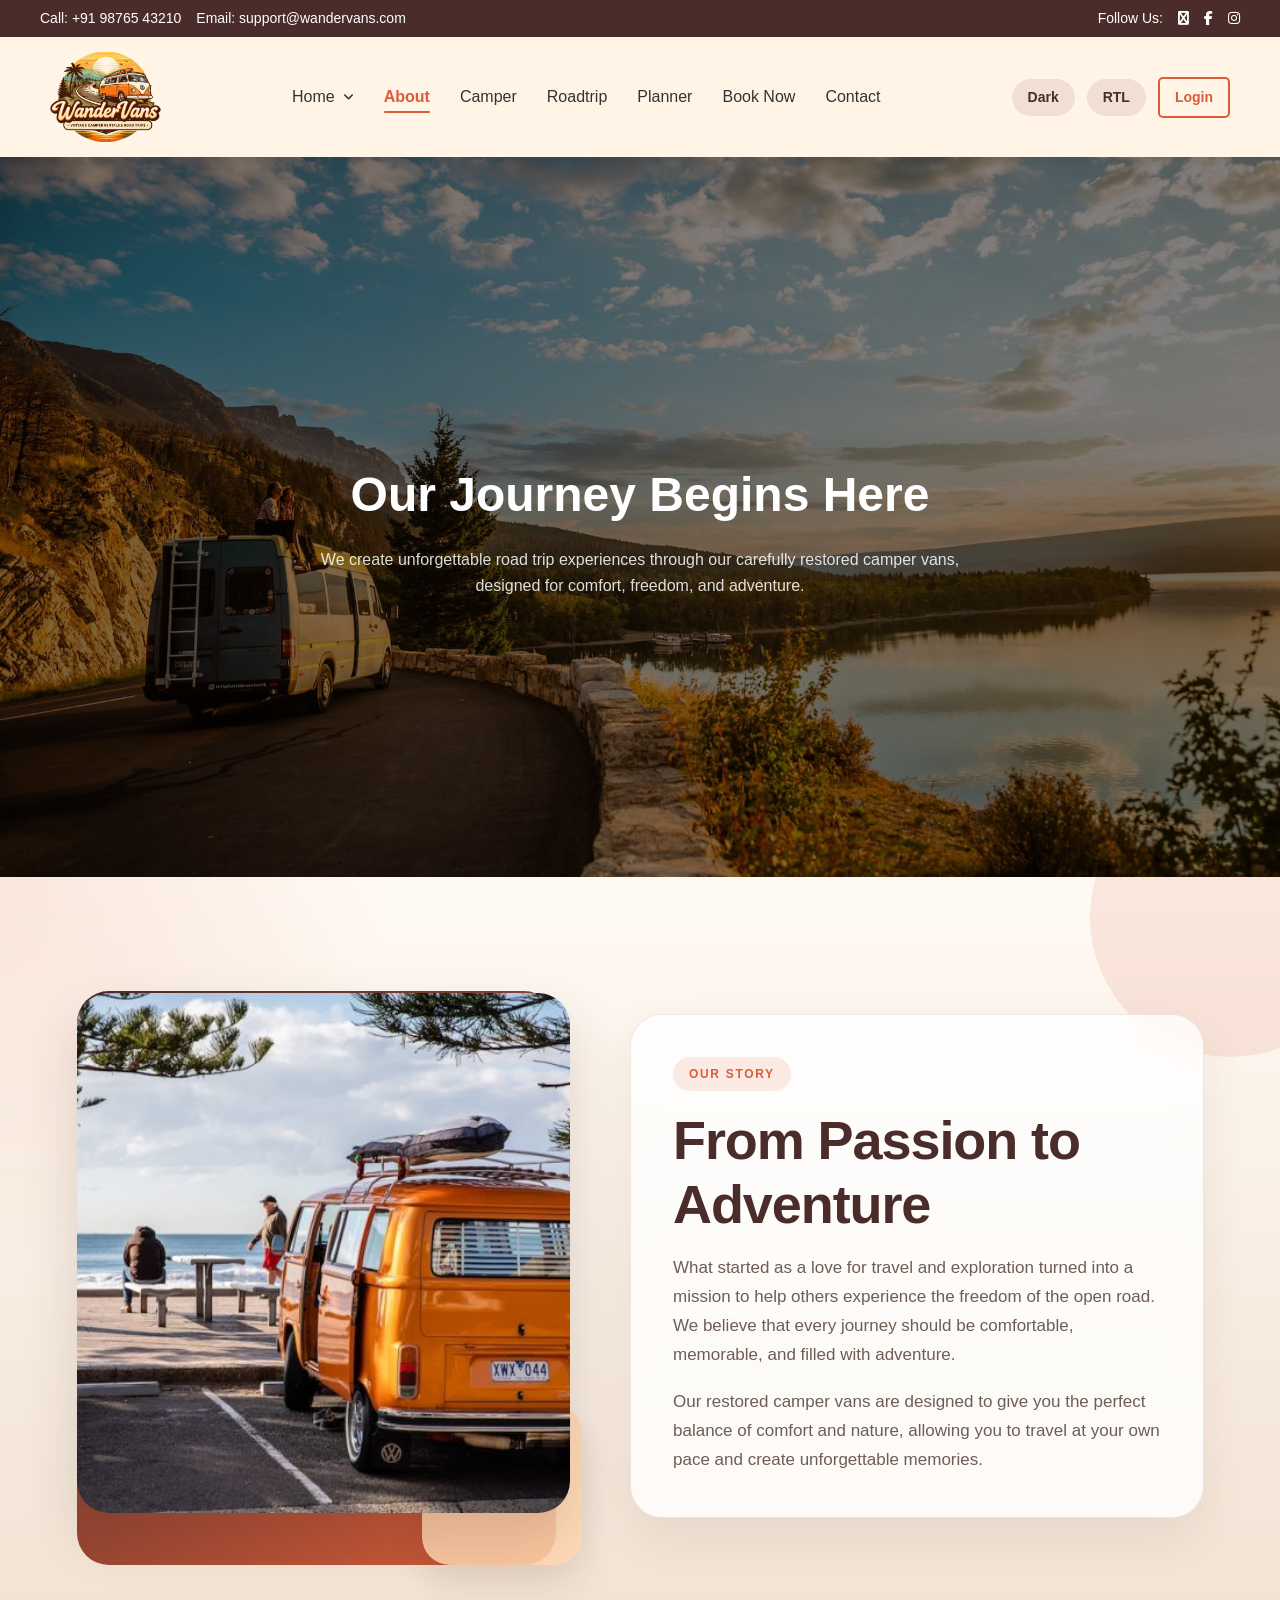
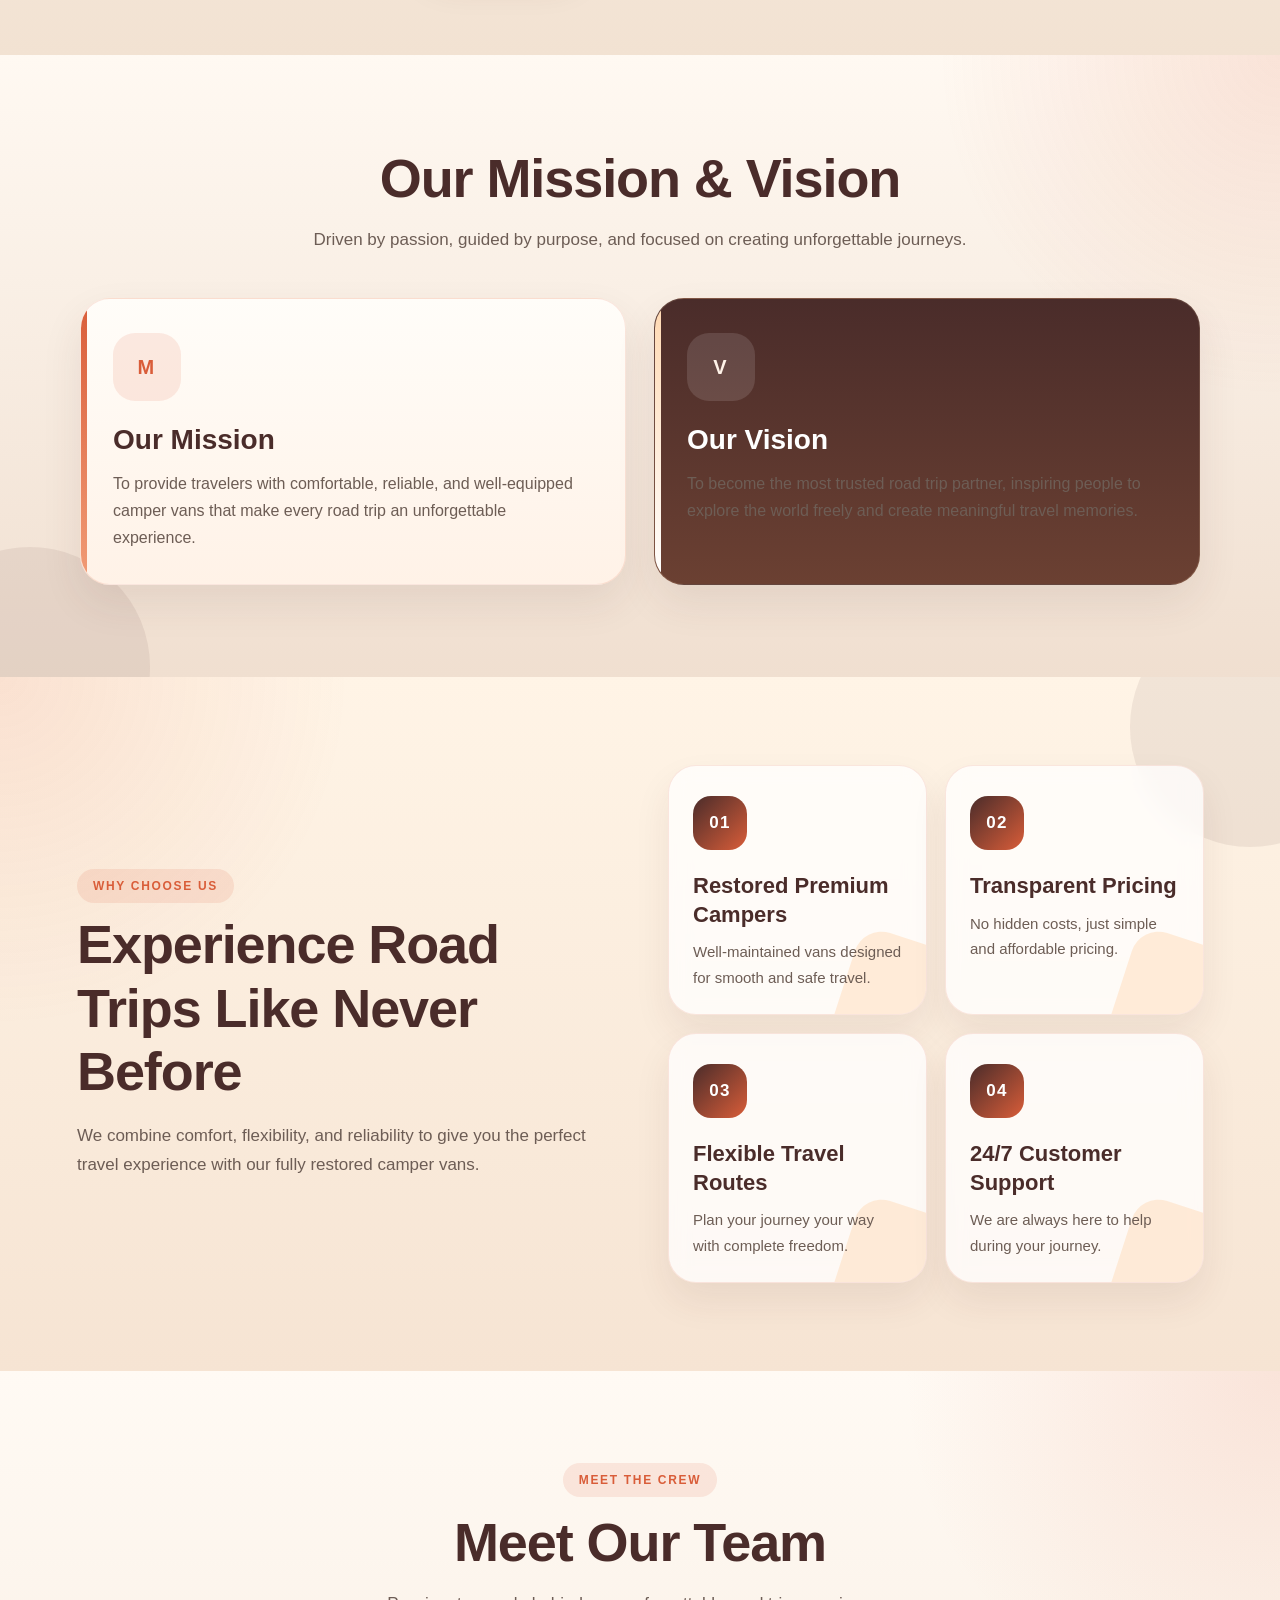
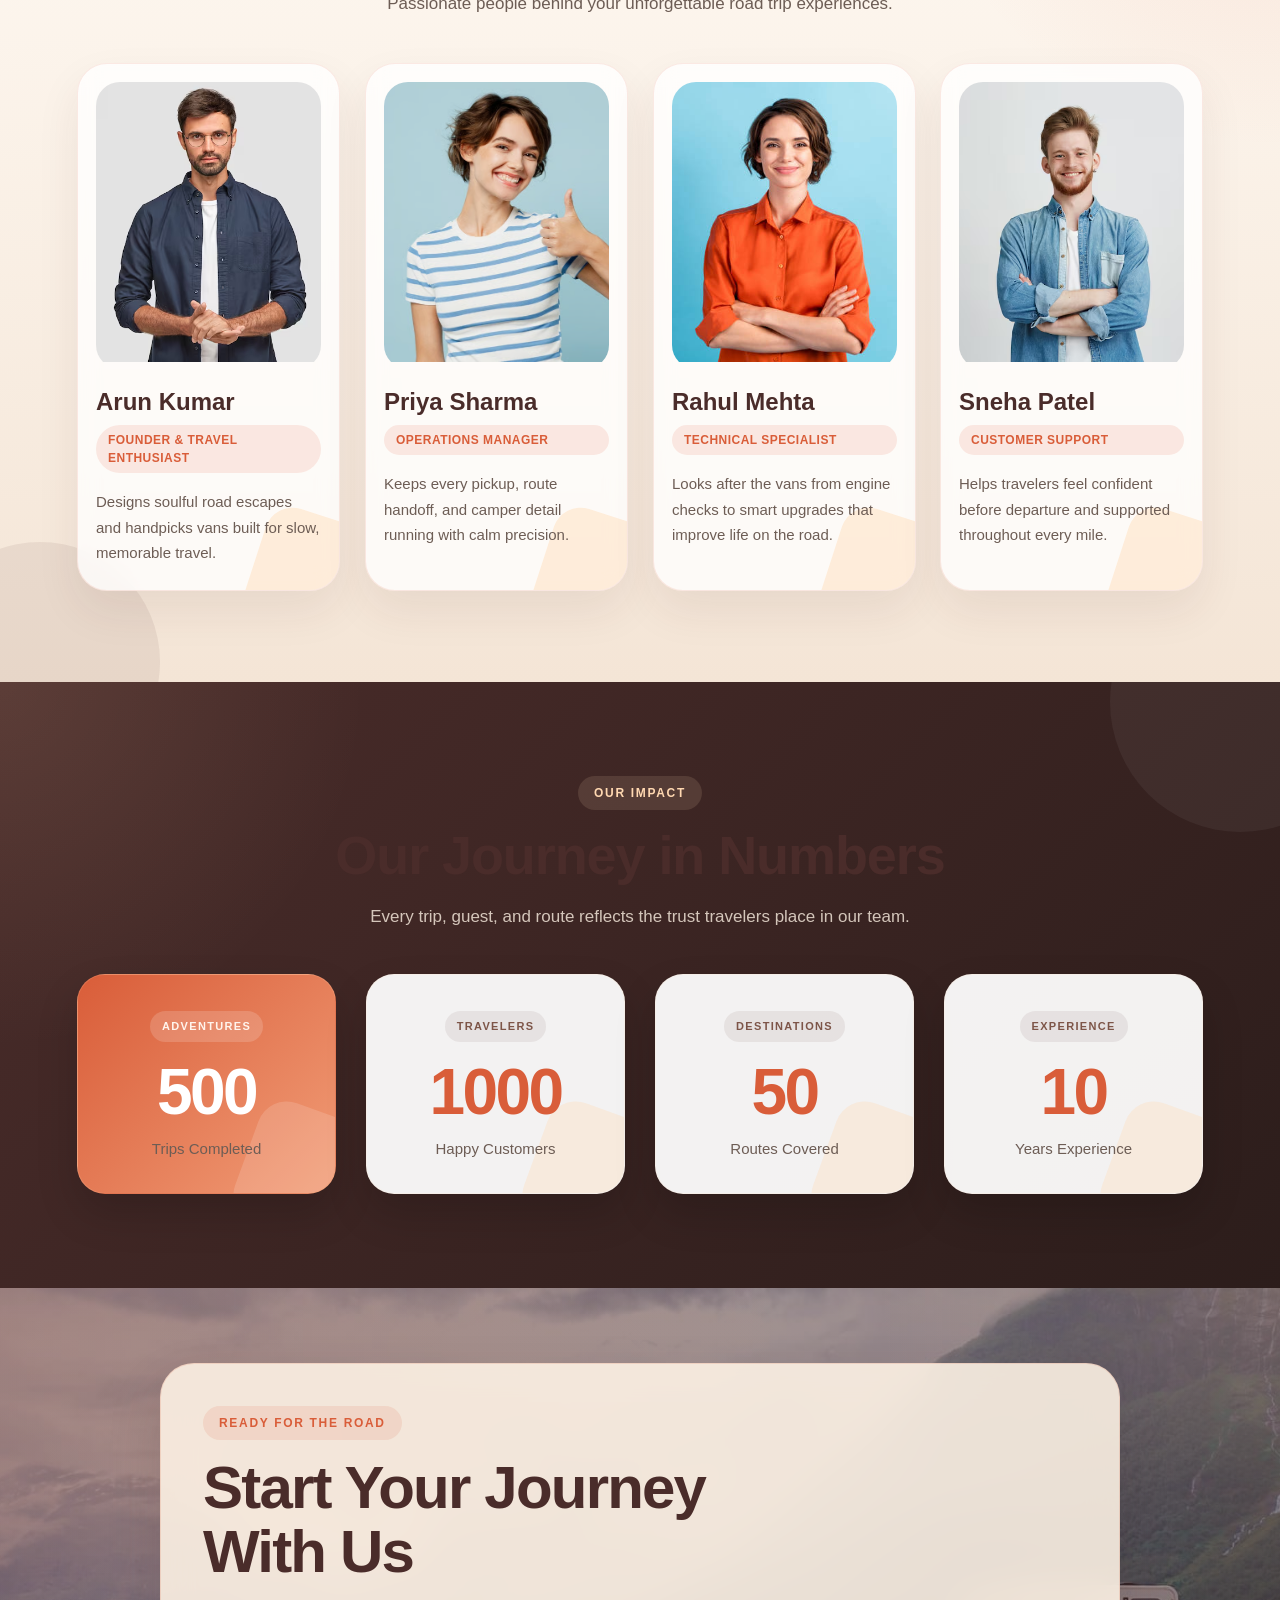
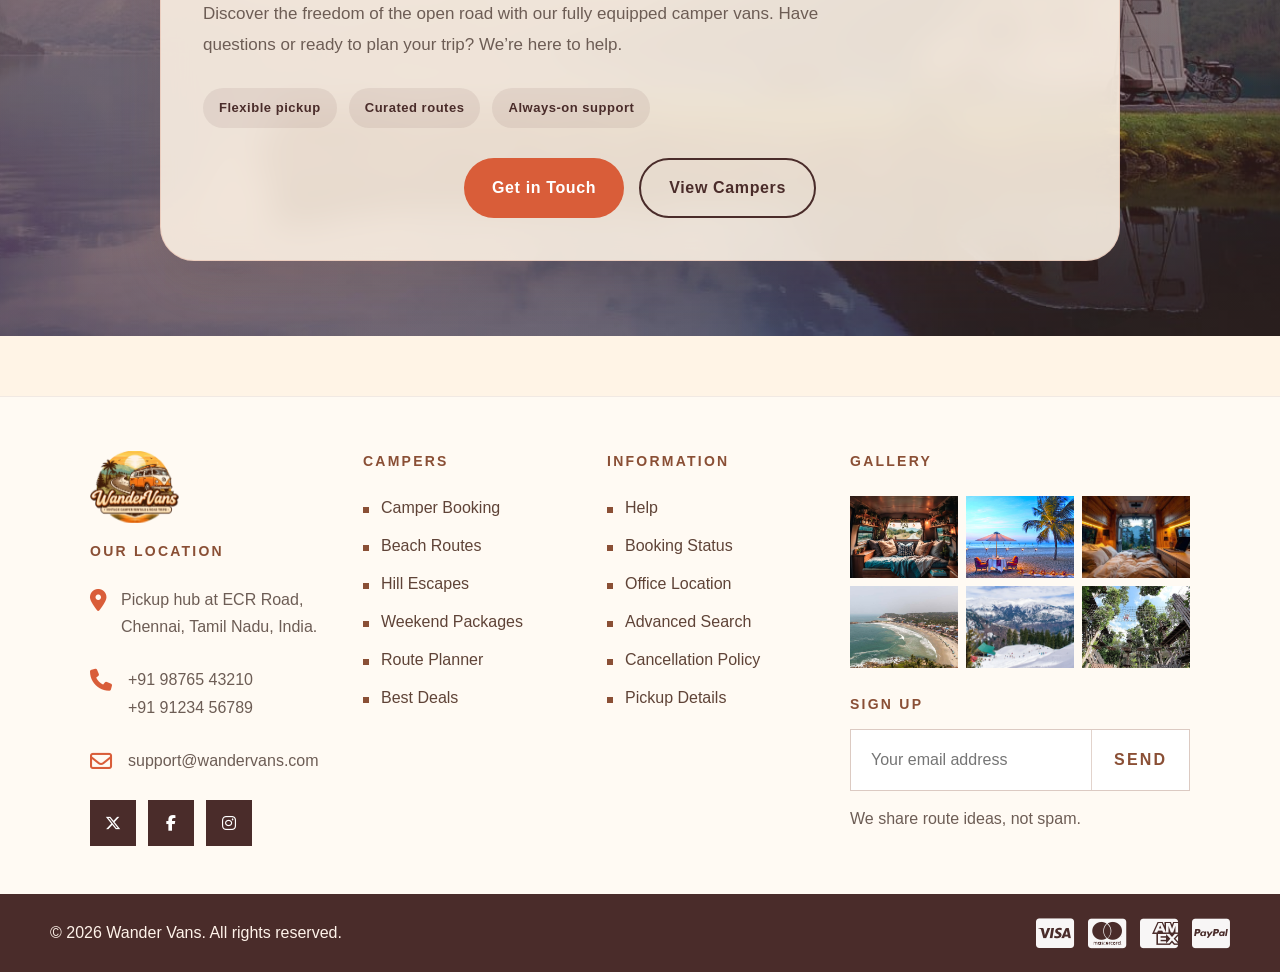
==== commit aeaa7757: "Add files via upload" ====
--- a/about.html
+++ b/about.html
@@ -3,7 +3,9 @@
 <head>
   <meta charset="UTF-8">
   <meta name="viewport" content="width=device-width, initial-scale=1.0">
+  <link rel="icon" type="image/png" href="images/logo-img.png">
   <script src="js/site-preferences.js"></script>
+  <script src="js/site-loader.js"></script>
   <script src="js/site-animations.js" defer></script>
   <title>Wander Vans - About</title>
   <link rel="stylesheet" href="https://cdnjs.cloudflare.com/ajax/libs/font-awesome/6.5.0/css/all.min.css">
--- a/css/style.css
+++ b/css/style.css
@@ -18,18 +18,65 @@
   --reveal-distance: 34px;
   --reveal-duration: 760ms;
   --reveal-ease: cubic-bezier(0.2, 0.8, 0.2, 1);
+  --loader-backdrop: rgba(255, 244, 230, 0.92);
+  --loader-ring: #d95d39;
+  --loader-ring-muted: rgba(74, 44, 42, 0.14);
 }
 
 * {
   box-sizing: border-box;
 }
 
-button,
-input,
-select,
-textarea {
-  font: inherit;
-}
+button,
+input,
+select,
+textarea {
+  font: inherit;
+}
+
+html.site-loading {
+  overflow: hidden;
+}
+
+html.site-loading body::before,
+html.site-loading body::after {
+  content: "";
+  position: fixed;
+  inset: 0;
+  z-index: 99999;
+  pointer-events: none;
+}
+
+html.site-loading body::before {
+  background:
+    radial-gradient(circle at 50% 45%, rgba(255, 216, 177, 0.45), transparent 16%),
+    var(--loader-backdrop);
+}
+
+html.site-loading body::after {
+  inset: 50% auto auto 50%;
+  width: 64px;
+  height: 64px;
+  margin-left: -32px;
+  margin-top: -32px;
+  border-radius: 50%;
+  border: 4px solid var(--loader-ring-muted);
+  border-top-color: var(--loader-ring);
+  box-shadow: 0 10px 24px rgba(217, 93, 57, 0.18);
+  animation: siteSpinner 0.75s linear infinite;
+}
+
+body.dark {
+  --loader-backdrop: rgba(23, 18, 16, 0.92);
+  --loader-ring: #ff7b54;
+  --loader-ring-muted: rgba(255, 255, 255, 0.14);
+}
+
+@keyframes siteSpinner {
+  to {
+    transform: rotate(360deg);
+  }
+}
 
 /* TOP BAR */
 .top-bar {
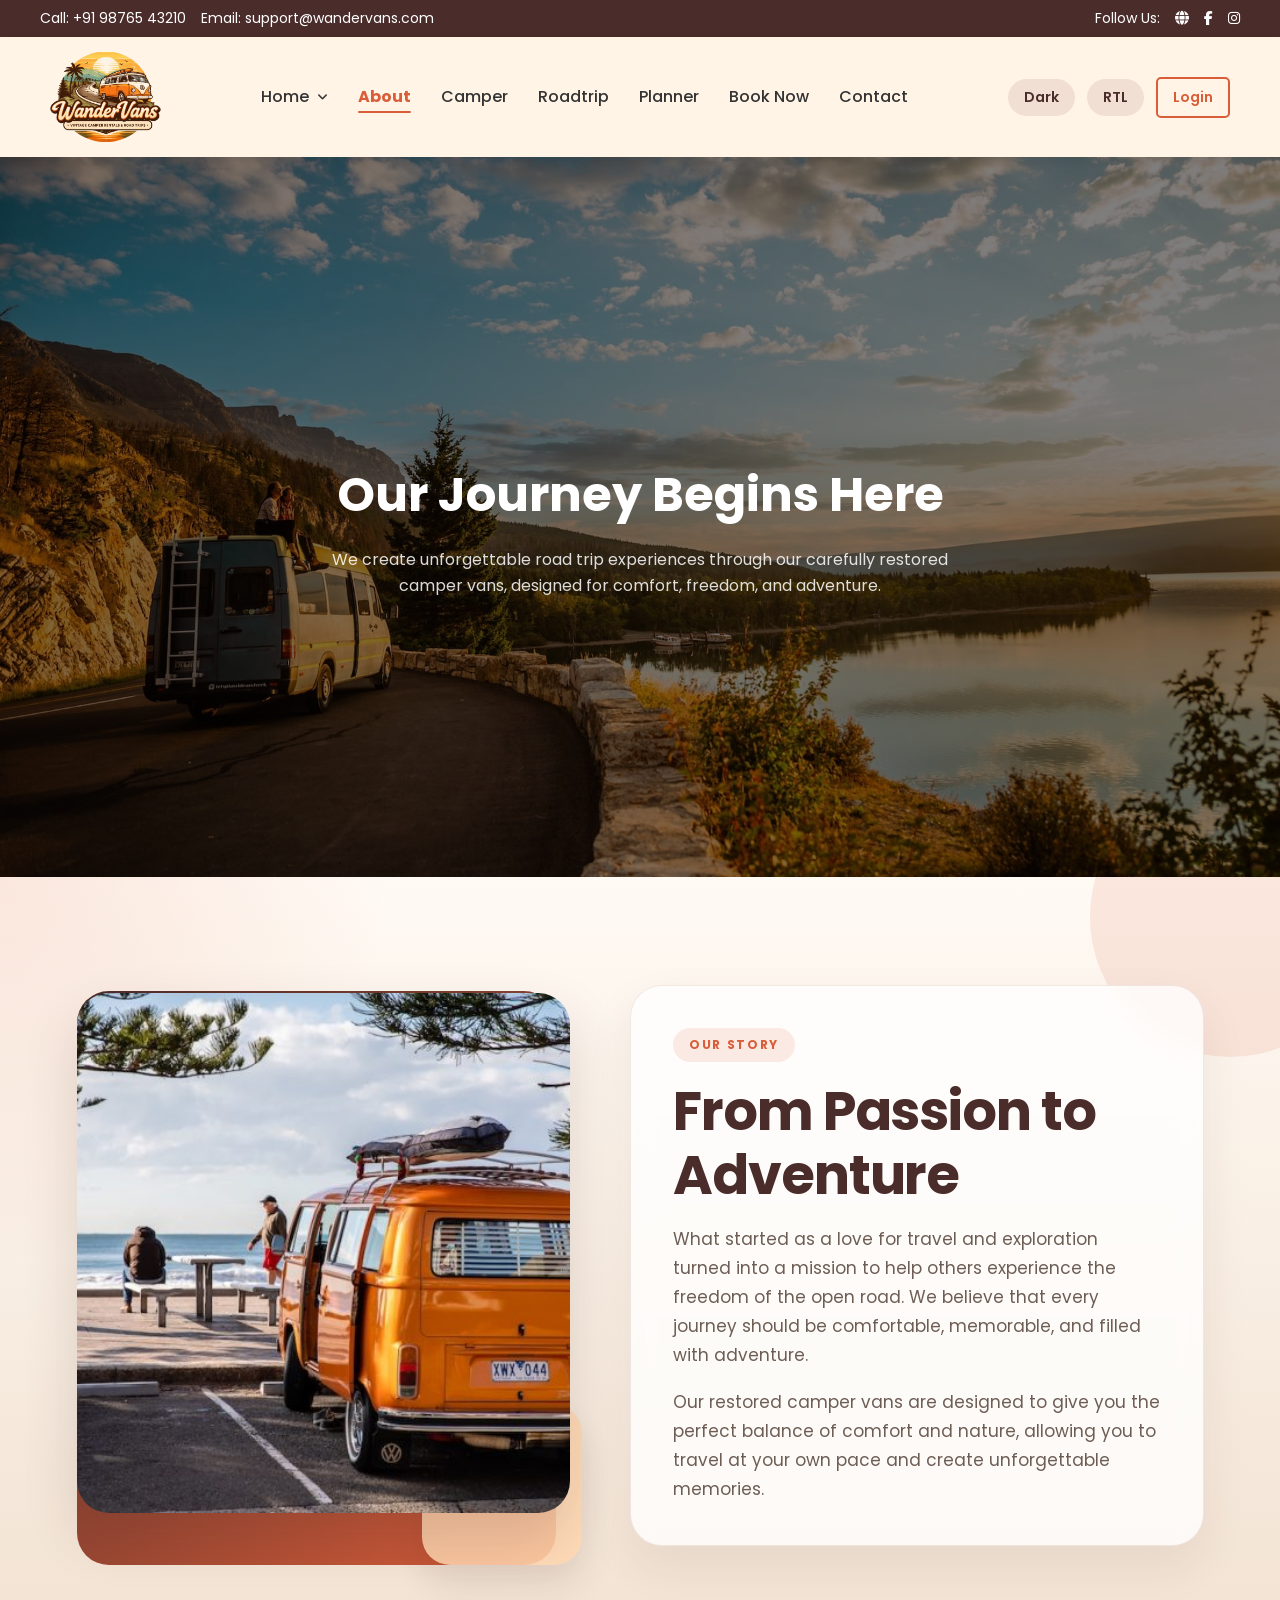
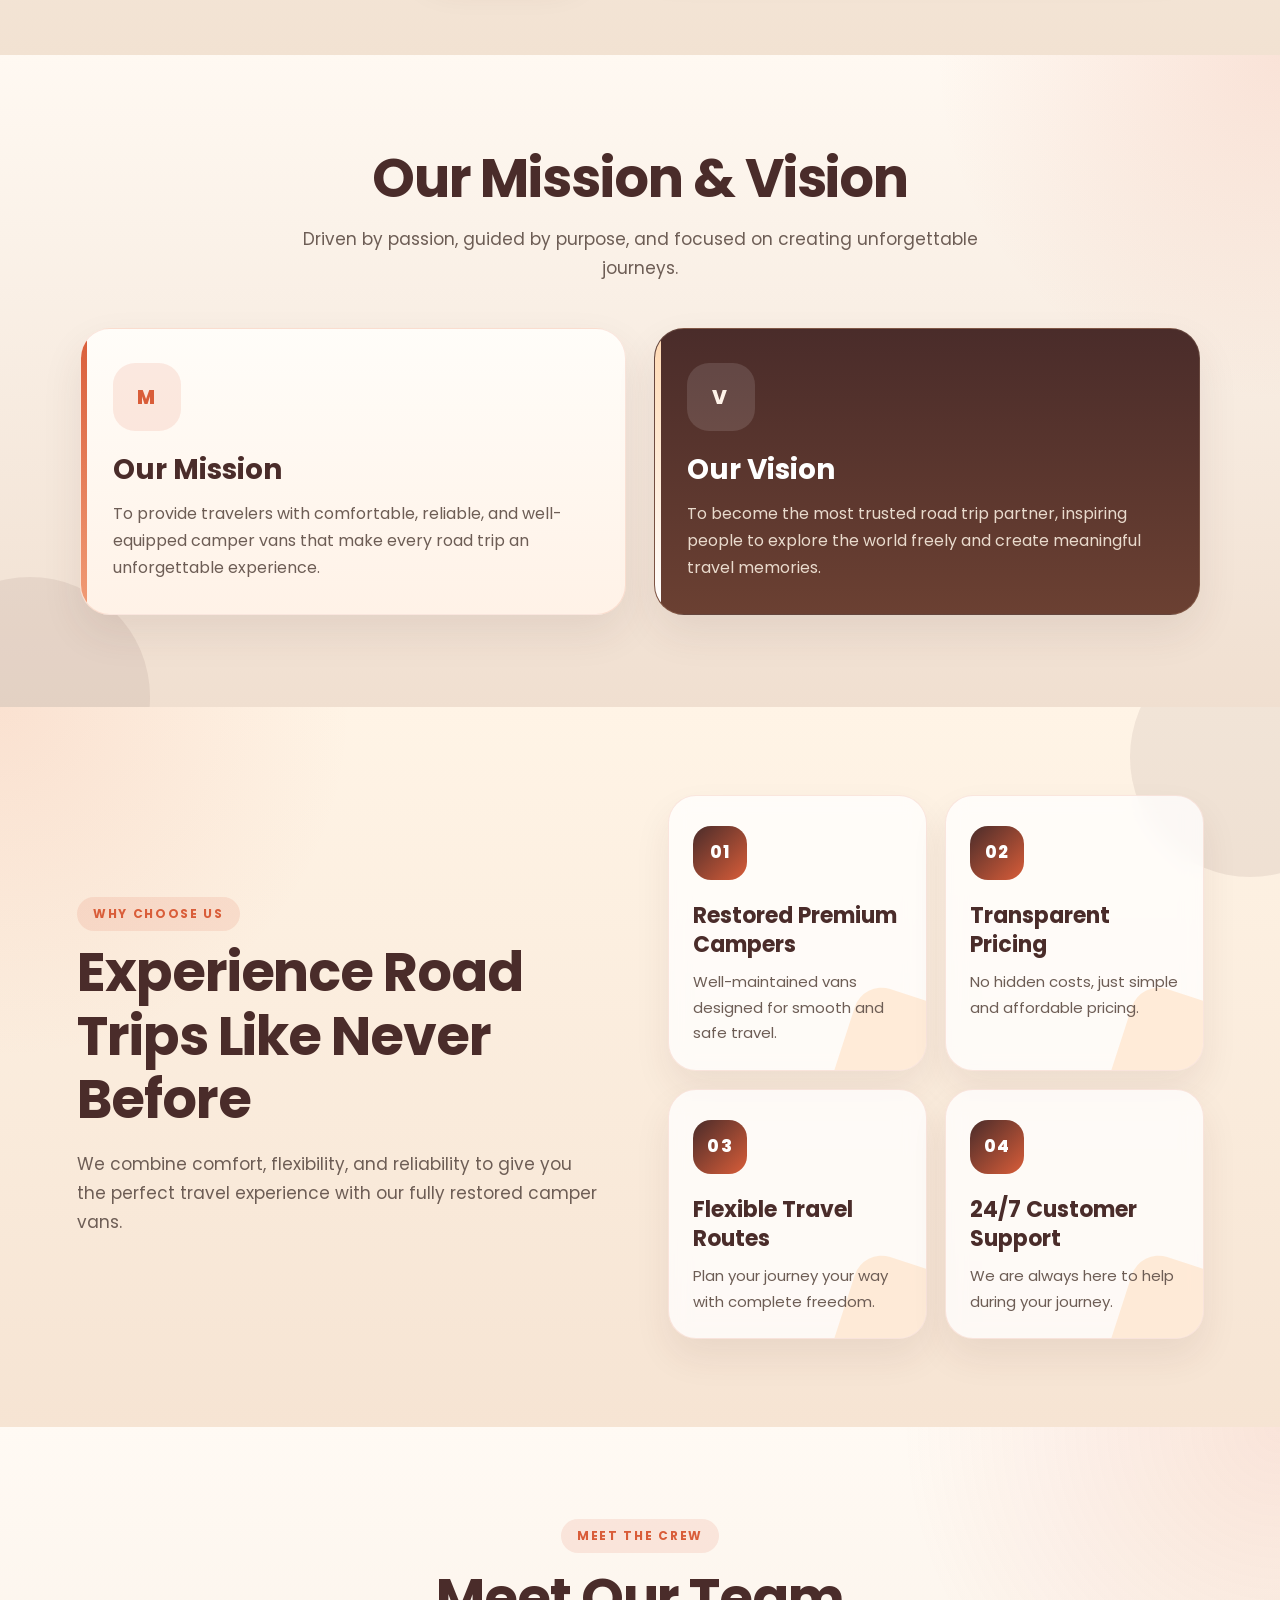
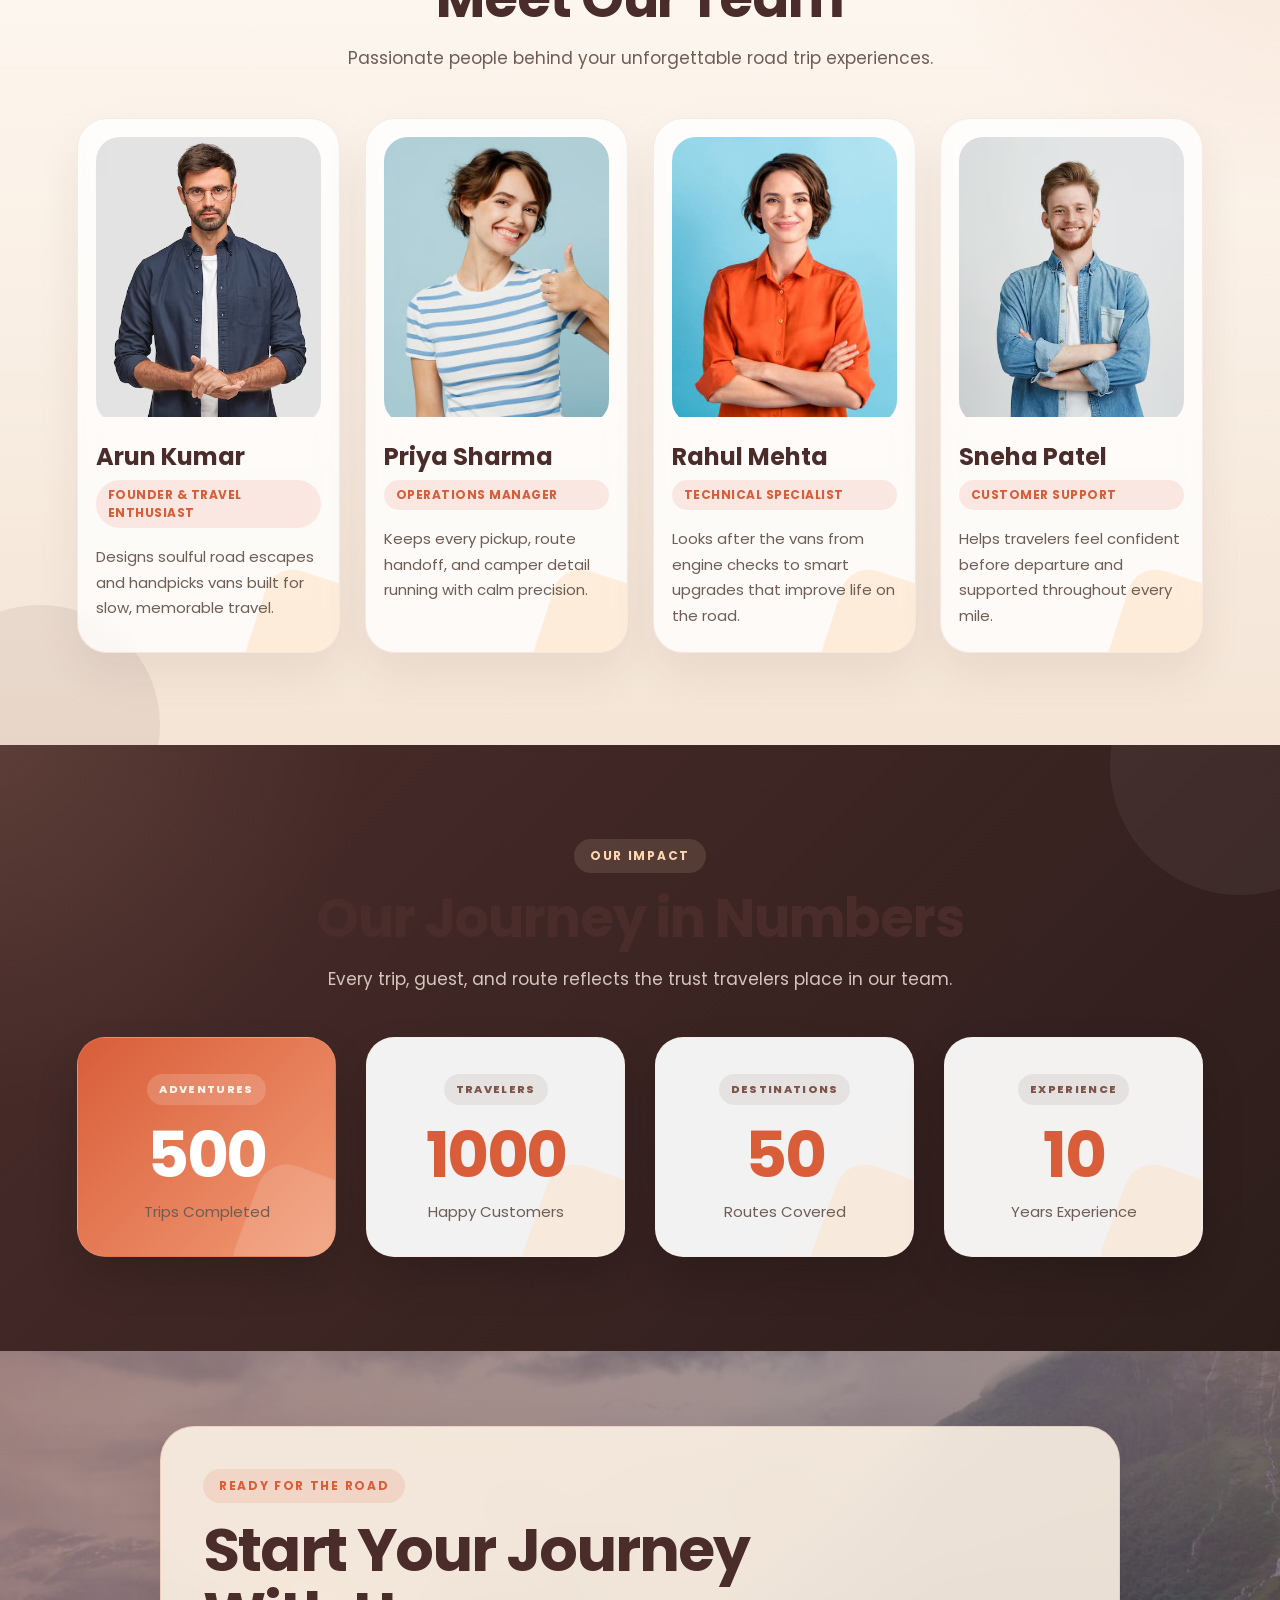
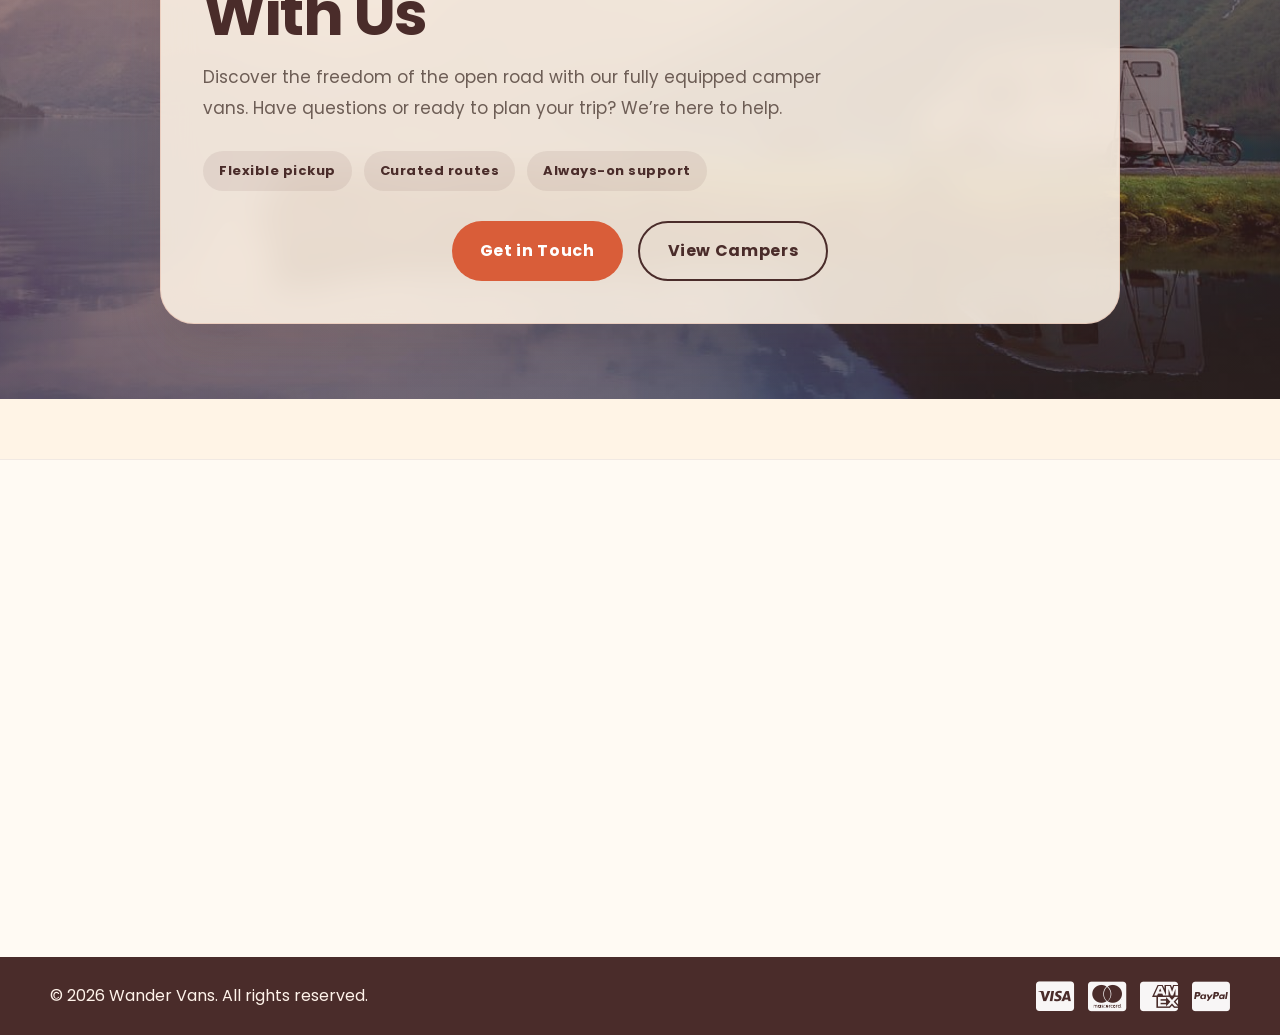
==== commit 2396ac48: "Add files via upload" ====
--- a/about.html
+++ b/about.html
@@ -21,7 +21,7 @@
 
   <div class="top-right">
     <span>Follow Us:</span>
-    <a href="#" class="top-social"><i class="fa-brands fa-globe"></i></a>
+    <a href="#" class="top-social"><i class="fa-solid fa-globe"></i></a>
     <a href="#" class="top-social"><i class="fa-brands fa-facebook-f"></i></a>
     <a href="#" class="top-social"><i class="fa-brands fa-instagram"></i></a>
   </div>
--- a/css/style.css
+++ b/css/style.css
@@ -1,9 +1,11 @@
+@import url('https://fonts.googleapis.com/css2?family=Poppins:wght@400;500;600;700;800&display=swap');
+
 body {
   margin: 0;
-  font-family: 'Poppins', sans-serif;
+  font-family: 'Poppins', 'Segoe UI', Tahoma, Geneva, Verdana, sans-serif;
   font-size: 16px;
-  line-height: 1.5;
-  background: #FFF4E6;
+  line-height: 1.5;
+  background: #FFF4E6;
   color: #2c1d1b;
   transition: background 0.3s ease, color 0.3s ease;
 }
@@ -11630,6 +11632,10 @@
   line-height: 1.7;
 }
 
+body:not(.dark) .mv-card:last-child p {
+  color: rgba(255, 244, 230, 0.86);
+}
+
 @media (max-width: 1024px) {
   body {
     font-size: 15.5px;
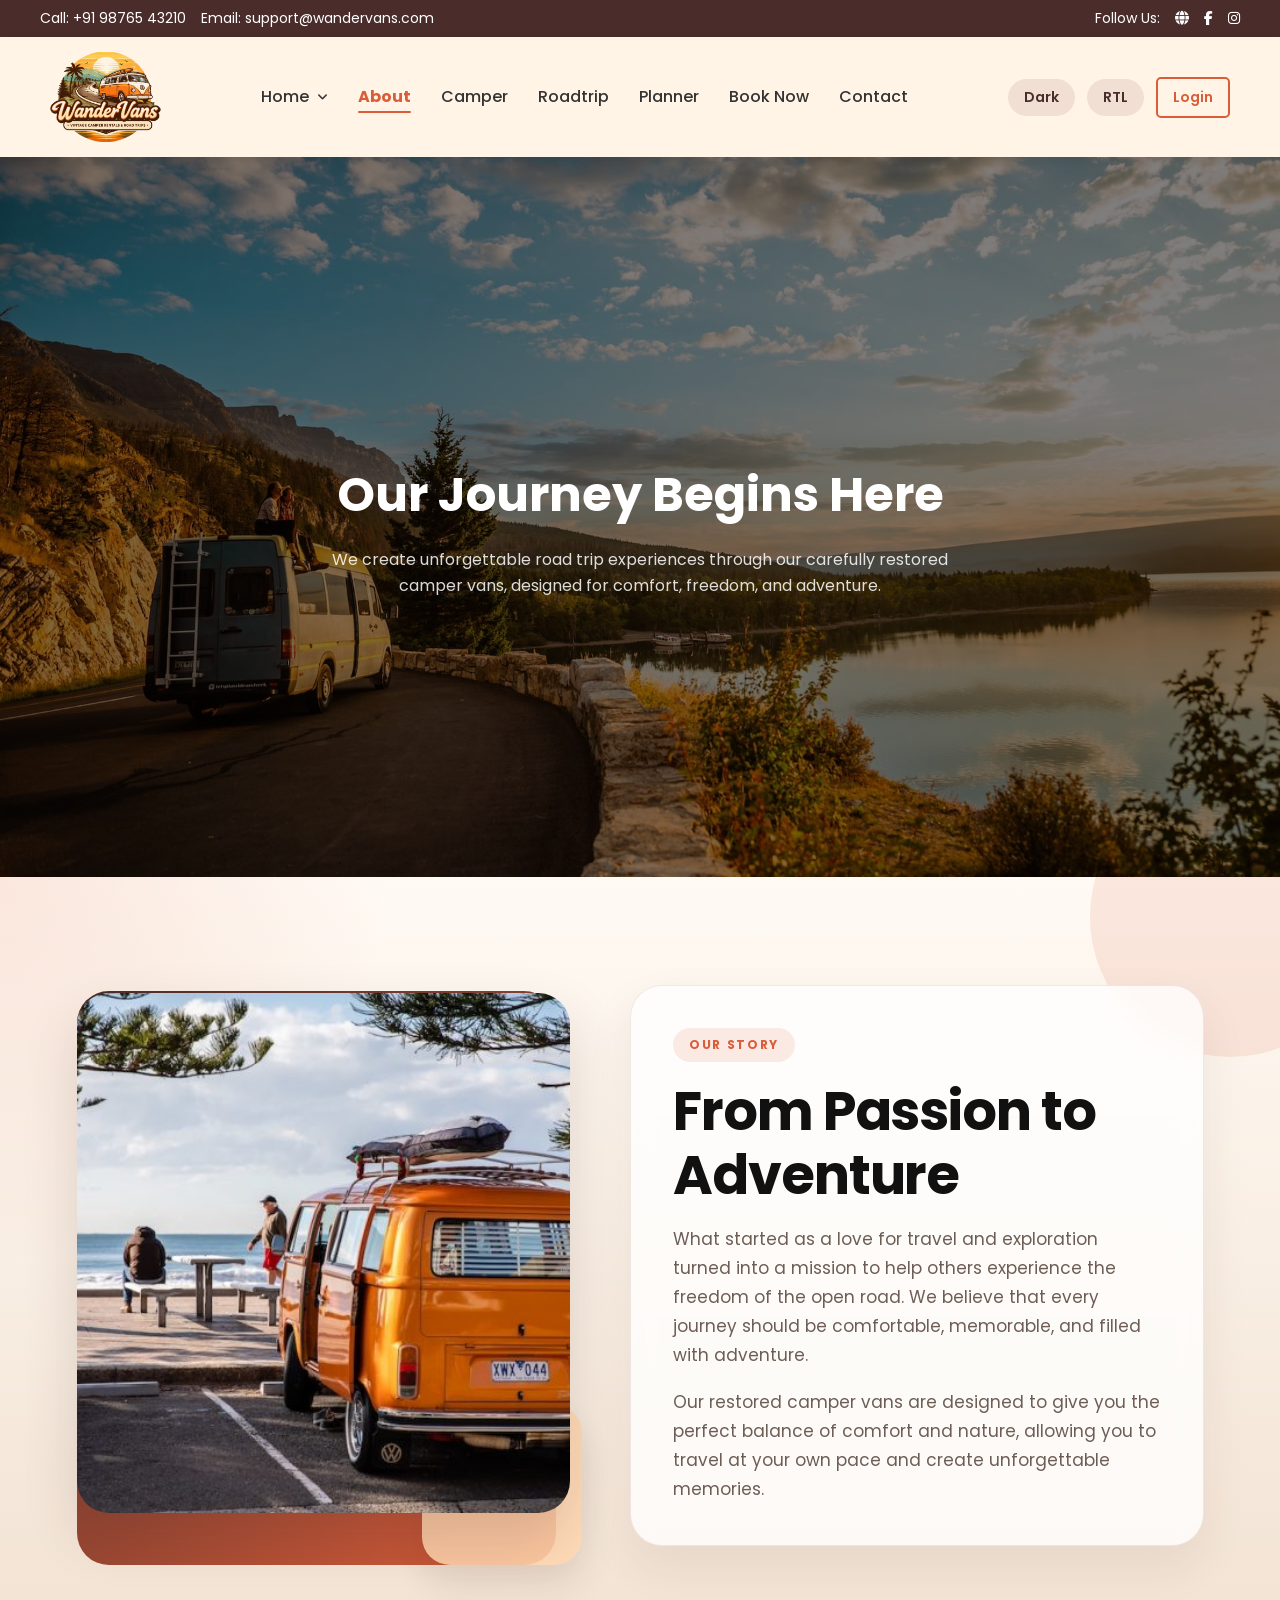
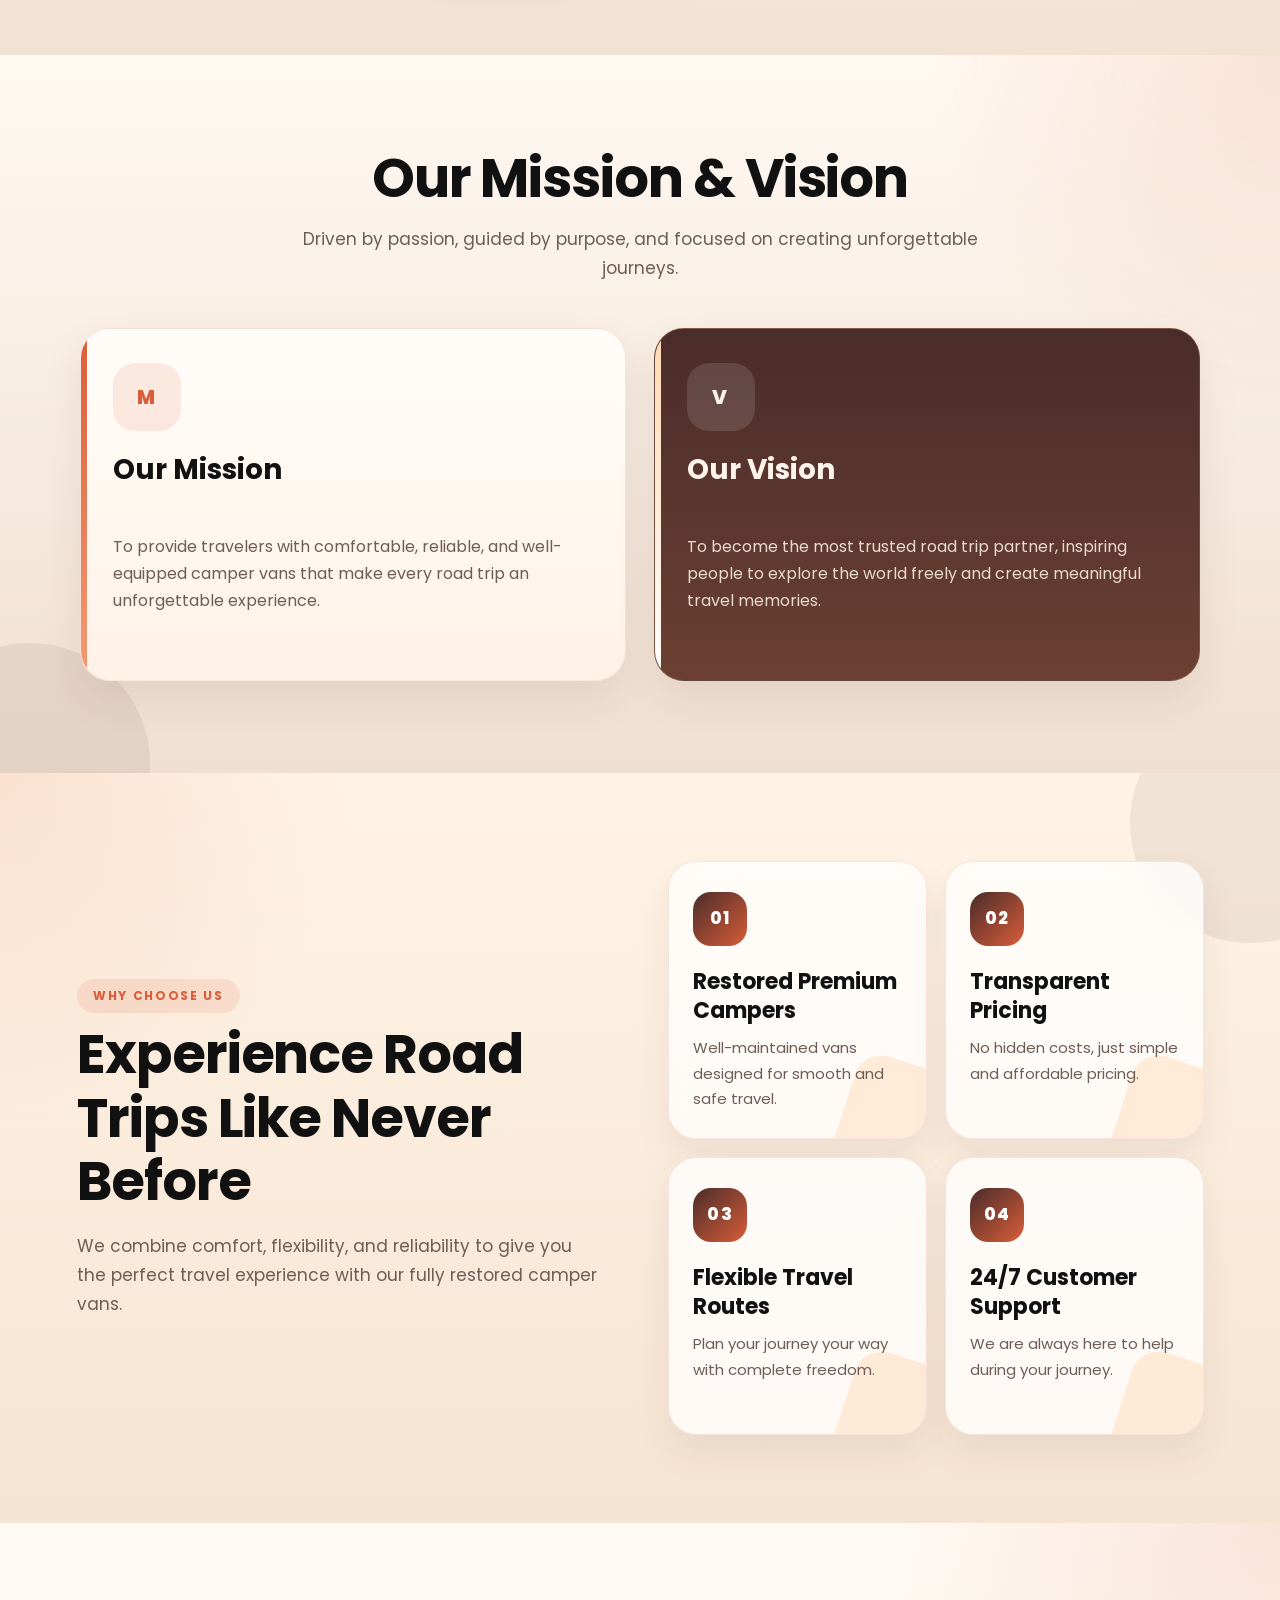
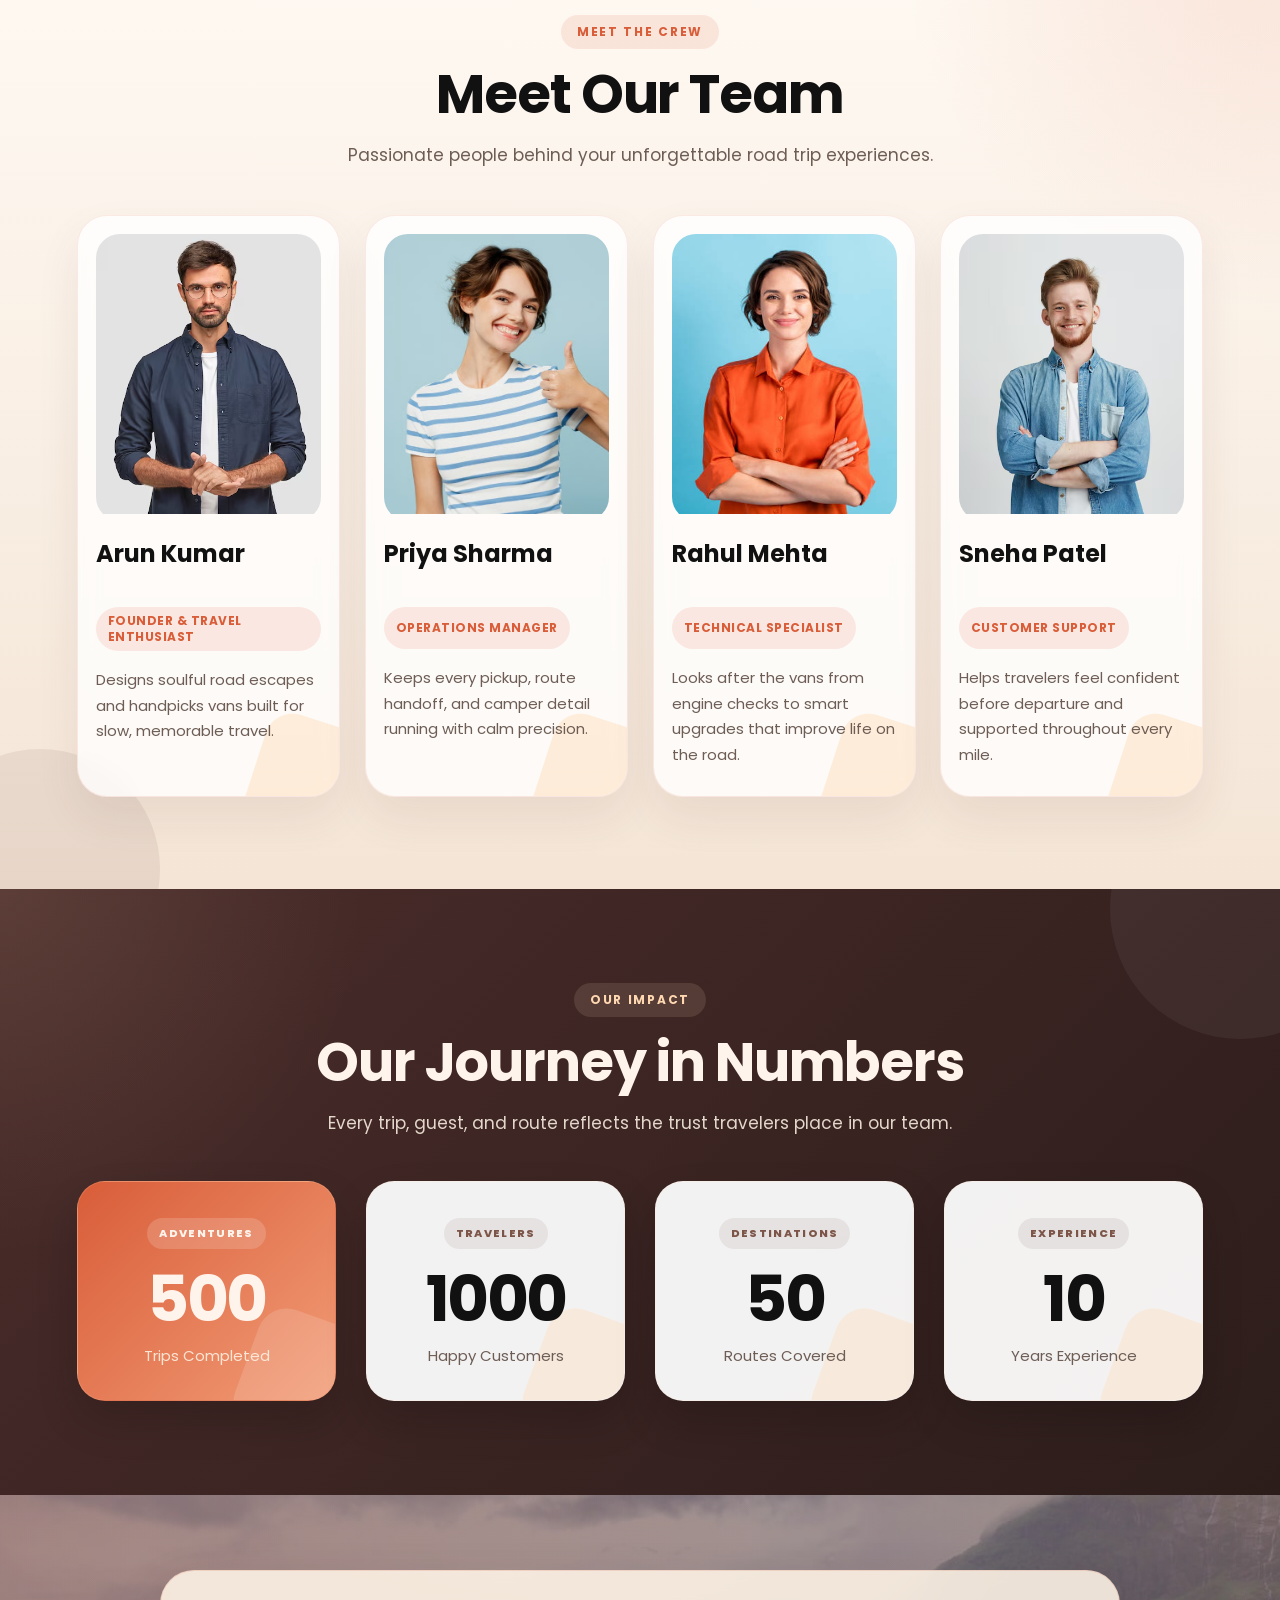
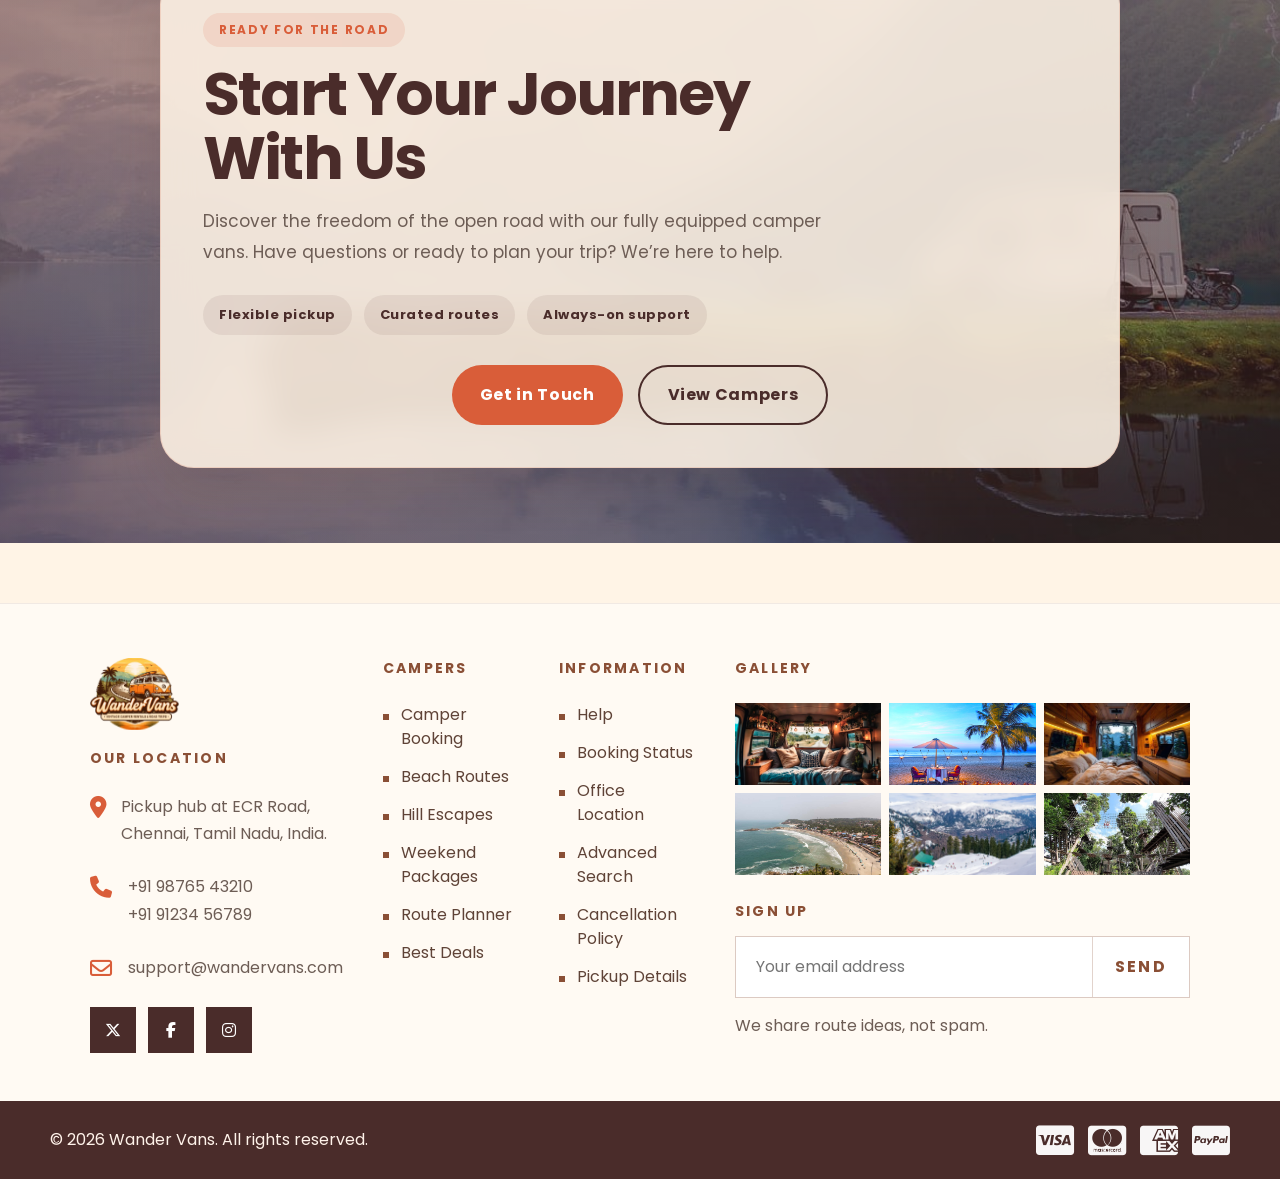
==== commit 15c48caf: "Add files via upload" ====
--- a/about.html
+++ b/about.html
@@ -5,7 +5,6 @@
   <meta name="viewport" content="width=device-width, initial-scale=1.0">
   <link rel="icon" type="image/png" href="images/logo-img.png">
   <script src="js/site-preferences.js"></script>
-  <script src="js/site-loader.js"></script>
   <script src="js/site-animations.js" defer></script>
   <title>Wander Vans - About</title>
   <link rel="stylesheet" href="https://cdnjs.cloudflare.com/ajax/libs/font-awesome/6.5.0/css/all.min.css">
--- a/css/style.css
+++ b/css/style.css
@@ -11,7 +11,7 @@
 }
 
 :root {
-  --section-heading: #4A2C2A;
+  --section-heading: #111111;
   --section-text: #6d5d55;
   --section-accent: #D95D39;
   --section-highlight: #FFD8B1;
@@ -69,6 +69,8 @@
 }
 
 body.dark {
+  --section-heading: #fff4ec;
+  --section-text: #d3c6be;
   --loader-backdrop: rgba(23, 18, 16, 0.92);
   --loader-ring: #ff7b54;
   --loader-ring-muted: rgba(255, 255, 255, 0.14);
@@ -1213,12 +1215,17 @@
   flex-direction: column;
 }
 
-.card-content h3 {
-  margin: 0 0 12px;
-  font-size: 24px;
-  line-height: 1.25;
-  color: var(--section-heading);
-}
+.card-content h3 {
+  margin: 0 0 12px;
+  font-size: 24px;
+  line-height: 1.25;
+  color: var(--section-heading);
+  min-height: calc(1.25em * 2);
+  display: -webkit-box;
+  -webkit-box-orient: vertical;
+  -webkit-line-clamp: 2;
+  overflow: hidden;
+}
 
 /* LOCATION */
 .location,
@@ -1242,14 +1249,21 @@
 }
 
 /* TEXT */
-.short-text {
-  display: block;
-}
-
-.full-text {
-  display: none;
-  margin-bottom: 18px;
-}
+.short-text {
+  display: block;
+  min-height: calc(1.7em * 3);
+  display: -webkit-box;
+  -webkit-box-orient: vertical;
+  -webkit-line-clamp: 3;
+  overflow: hidden;
+}
+
+.full-text {
+  display: none;
+  margin-bottom: 18px;
+  min-height: calc(1.7em * 3);
+  overflow: hidden;
+}
 
 /* BOTTOM */
 .bottom {
@@ -1290,9 +1304,11 @@
   display: none;
 }
 
-.package-card:hover .full-text {
-  display: block;
-}
+.package-card:hover .full-text {
+  display: -webkit-box;
+  -webkit-box-orient: vertical;
+  -webkit-line-clamp: 3;
+}
 /* EXPERIENCE */
 .experience {
   position: relative;
@@ -3498,23 +3514,28 @@
 }
 
 /* CONTAINER */
-.review-container {
-  display: flex;
-  justify-content: center;
-  gap: 30px;
-}
+.review-container {
+  display: flex;
+  justify-content: center;
+  gap: 30px;
+  align-items: stretch;
+  flex-wrap: wrap;
+}
 
 /* CARD */
-.review-card {
-  background: #f5f2ea;
-  padding: 25px;
-  border-radius: 12px;
-  max-width: 280px;
-  transition: 0.4s;
-  opacity: 0.5;
-  transform: scale(0.9);
-  text-align: center;
-}
+.review-card {
+  background: #f5f2ea;
+  padding: 25px;
+  border-radius: 12px;
+  max-width: 280px;
+  transition: 0.4s;
+  opacity: 1;
+  transform: scale(0.9);
+  text-align: center;
+  color: #4a2c2a;
+  display: flex;
+  flex-direction: column;
+}
 
 /* ACTIVE */
 .review-card.active {
@@ -3535,19 +3556,37 @@
 }
 
 /* TEXT */
-.review-card p {
-  font-size: 14px;
-  margin-bottom: 15px;
-}
-
-.review-card h4 {
-  margin-bottom: 5px;
-}
-
-.review-card span {
-  font-size: 12px;
-  color: #ddd;
-}
+.review-card p {
+  font-size: 14px;
+  line-height: 1.7;
+  margin: 0 0 15px;
+  color: #6d5d55;
+  min-height: calc(1.7em * 4);
+  display: -webkit-box;
+  -webkit-box-orient: vertical;
+  -webkit-line-clamp: 4;
+  overflow: hidden;
+}
+
+.review-card h4 {
+  margin-top: auto;
+  margin-bottom: 5px;
+  color: #4a2c2a;
+}
+
+.review-card span {
+  font-size: 12px;
+  color: #8a7469;
+}
+
+.review-card.active p,
+.review-card.active h4 {
+  color: #fff4ec;
+}
+
+.review-card.active span {
+  color: rgba(255, 244, 236, 0.82);
+}
 
 /* RESPONSIVE */
 @media (max-width: 900px) {
@@ -5761,14 +5800,16 @@
   margin: 0 auto;
 }
 
-.packing-card {
-  background: #fff;
-  border-radius: 20px;
-  padding: 30px 24px;
-  box-shadow: 0 6px 24px rgba(74,44,42,0.08);
-  transition: transform 0.3s, box-shadow 0.3s;
-  border-bottom: 4px solid #D95D39;
-}
+.packing-card {
+  background: #fff;
+  border-radius: 20px;
+  padding: 30px 24px;
+  box-shadow: 0 6px 24px rgba(74,44,42,0.08);
+  transition: transform 0.3s, box-shadow 0.3s;
+  border-bottom: 4px solid #D95D39;
+  display: flex;
+  flex-direction: column;
+}
 
 .packing-card:hover {
   transform: translateY(-6px);
@@ -5787,12 +5828,18 @@
   margin-bottom: 18px;
 }
 
-.packing-card h4 {
-  font-size: 17px;
-  color: #4A2C2A;
-  font-weight: 800;
-  margin: 0 0 16px;
-}
+.packing-card h4 {
+  font-size: 17px;
+  color: #4A2C2A;
+  font-weight: 800;
+  margin: 0 0 16px;
+  line-height: 1.35;
+  min-height: calc(1.35em * 2);
+  display: -webkit-box;
+  -webkit-box-orient: vertical;
+  -webkit-line-clamp: 2;
+  overflow: hidden;
+}
 
 .packing-card ul {
   list-style: none;
@@ -5803,19 +5850,22 @@
   gap: 10px;
 }
 
-.packing-card ul li {
-  font-size: 13px;
-  color: #6d5d55;
-  display: flex;
-  align-items: center;
-  gap: 8px;
-}
-
-.packing-card ul li i {
-  color: #D95D39;
-  font-size: 11px;
-  flex-shrink: 0;
-}
+.packing-card ul li {
+  font-size: 13px;
+  color: #6d5d55;
+  display: flex;
+  align-items: flex-start;
+  gap: 8px;
+  line-height: 1.6;
+  min-height: calc(1.6em * 2);
+}
+
+.packing-card ul li i {
+  color: #D95D39;
+  font-size: 11px;
+  flex-shrink: 0;
+  margin-top: 0.35em;
+}
 
 @media (max-width: 1000px) {
   .packing-grid { grid-template-columns: repeat(2, 1fr); }
@@ -6274,14 +6324,15 @@
   text-decoration: line-through;
 }
 
-.rt-cal-legend {
-  display: flex;
-  align-items: center;
-  gap: 16px;
-  margin-top: 16px;
-  font-size: 12px;
-  color: #6d5d55;
-}
+.rt-cal-legend {
+  display: flex;
+  align-items: center;
+  gap: 16px;
+  margin-top: 16px;
+  font-size: 12px;
+  color: #6d5d55;
+  flex-wrap: wrap;
+}
 
 .leg-dot {
   width: 12px;
@@ -6290,9 +6341,9 @@
   display: inline-block;
 }
 
-.leg-available { background: rgba(217,93,57,0.12); border: 1px solid #D95D39; }
-.leg-selected { background: #D95D39; }
-.leg-booked { background: rgba(74,44,42,0.1); }
+.leg-available { background: rgba(217,93,57,0.12); border: 1px solid #D95D39; }
+.leg-selected { background: #D95D39; }
+.leg-booked { background: rgba(74,44,42,0.22); border: 1px solid rgba(74,44,42,0.28); }
 
 .rt-book-btn {
   width: 100%;
@@ -7227,24 +7278,34 @@
 }
 
 /* TITLE */
-.mv-card h3 {
-  margin: 0 0 14px;
-  font-size: 28px;
-  line-height: 1.18;
-  color: #4a2c2a;
-}
+.mv-card h3 {
+  margin: 0 0 14px;
+  font-size: 28px;
+  line-height: 1.18;
+  color: #4a2c2a;
+  min-height: calc(1.18em * 2);
+  display: -webkit-box;
+  -webkit-box-orient: vertical;
+  -webkit-line-clamp: 2;
+  overflow: hidden;
+}
 
 .mv-card:last-child h3 {
   color: #fff;
 }
 
 /* TEXT */
-.mv-card p {
-  margin: 0;
-  color: #6d5d55;
-  font-size: 16px;
-  line-height: 1.8;
-}
+.mv-card p {
+  margin: 0;
+  color: #6d5d55;
+  font-size: 16px;
+  line-height: 1.8;
+  min-height: calc(1.8em * 4);
+  display: -webkit-box;
+  -webkit-box-orient: vertical;
+  -webkit-line-clamp: 4;
+  overflow: hidden;
+}
 
 .mv-card:last-child p {
   color: rgba(255, 244, 230, 0.86);
@@ -7434,24 +7495,34 @@
 }
 
 /* TITLE */
-.choose-item h3 {
-  position: relative;
-  z-index: 1;
-  margin: 0 0 10px;
-  font-size: 22px;
-  line-height: 1.3;
-  color: #4a2c2a;
-}
+.choose-item h3 {
+  position: relative;
+  z-index: 1;
+  margin: 0 0 10px;
+  font-size: 22px;
+  line-height: 1.3;
+  color: #4a2c2a;
+  min-height: calc(1.3em * 2);
+  display: -webkit-box;
+  -webkit-box-orient: vertical;
+  -webkit-line-clamp: 2;
+  overflow: hidden;
+}
 
 /* TEXT */
-.choose-item p {
-  position: relative;
-  z-index: 1;
-  margin: 0;
-  font-size: 15px;
-  color: #6d5d55;
-  line-height: 1.75;
-}
+.choose-item p {
+  position: relative;
+  z-index: 1;
+  margin: 0;
+  font-size: 15px;
+  color: #6d5d55;
+  line-height: 1.75;
+  min-height: calc(1.75em * 3);
+  display: -webkit-box;
+  -webkit-box-orient: vertical;
+  -webkit-line-clamp: 3;
+  overflow: hidden;
+}
 
 /* HOVER EFFECT */
 .choose-item:hover {
@@ -7637,11 +7708,11 @@
 }
 
 /* CARD */
-.team-card {
-  position: relative;
-  display: flex;
-  flex-direction: column;
-  height: 100%;
+.team-card {
+  position: relative;
+  display: flex;
+  flex-direction: column;
+  height: 100%;
   padding: 18px 18px 24px;
   border-radius: 30px;
   text-align: left;
@@ -7691,39 +7762,54 @@
 }
 
 /* NAME */
-.team-card h3 {
-  position: relative;
-  z-index: 1;
-  margin: 0 0 8px;
-  font-size: 24px;
-  line-height: 1.25;
-  color: #4a2c2a;
-}
+.team-card h3 {
+  position: relative;
+  z-index: 1;
+  margin: 0 0 8px;
+  font-size: 24px;
+  line-height: 1.25;
+  color: #4a2c2a;
+  min-height: calc(1.25em * 2);
+  display: -webkit-box;
+  -webkit-box-orient: vertical;
+  -webkit-line-clamp: 2;
+  overflow: hidden;
+}
 
 /* ROLE */
-.team-card span {
-  position: relative;
-  z-index: 1;
-  display: inline-flex;
-  align-items: center;
-  padding: 6px 12px;
-  border-radius: 999px;
-  background: rgba(217, 93, 57, 0.12);
-  color: #d95d39;
-  font-size: 12px;
-  font-weight: 700;
-  letter-spacing: 0.04em;
-  text-transform: uppercase;
-}
-
-.team-card p {
-  position: relative;
-  z-index: 1;
-  margin: 16px 0 0;
-  color: #6d5d55;
-  font-size: 15px;
-  line-height: 1.75;
-}
+.team-card span {
+  position: relative;
+  z-index: 1;
+  display: inline-flex;
+  align-items: center;
+  align-self: flex-start;
+  justify-content: center;
+  padding: 6px 12px;
+  border-radius: 999px;
+  background: rgba(217, 93, 57, 0.12);
+  color: #d95d39;
+  font-size: 12px;
+  font-weight: 700;
+  line-height: 1.35;
+  letter-spacing: 0.04em;
+  text-transform: uppercase;
+  min-height: 42px;
+}
+
+.team-card p {
+  position: relative;
+  z-index: 1;
+  margin: 16px 0 0;
+  color: #6d5d55;
+  font-size: 15px;
+  line-height: 1.75;
+  flex-grow: 1;
+  min-height: calc(1.75em * 4);
+  display: -webkit-box;
+  -webkit-box-orient: vertical;
+  -webkit-line-clamp: 4;
+  overflow: hidden;
+}
 
 body.dark .team-section {
   background:
@@ -8619,16 +8705,18 @@
   gap: 26px;
 }
 
-.exp-card {
-  position: relative;
-  border-radius: 28px;
-  overflow: hidden;
-  min-height: 0;
-  background: linear-gradient(180deg, #fffdf9 0%, #f6e5d6 100%);
-  border: 1px solid rgba(217, 93, 57, 0.14);
-  box-shadow: 0 18px 40px rgba(74, 44, 42, 0.1);
-  transition: transform 0.3s ease, box-shadow 0.3s ease;
-}
+.exp-card {
+  position: relative;
+  border-radius: 28px;
+  overflow: hidden;
+  min-height: 0;
+  background: linear-gradient(180deg, #fffdf9 0%, #f6e5d6 100%);
+  border: 1px solid rgba(217, 93, 57, 0.14);
+  box-shadow: 0 18px 40px rgba(74, 44, 42, 0.1);
+  transition: transform 0.3s ease, box-shadow 0.3s ease;
+  display: flex;
+  flex-direction: column;
+}
 
 .exp-card::before {
   content: "";
@@ -8649,21 +8737,22 @@
   object-fit: cover;
 }
 
-.exp-overlay {
-  position: relative;
-  z-index: 1;
-  width: auto;
+.exp-overlay {
+  position: relative;
+  z-index: 1;
+  width: auto;
   padding: 28px;
   border-radius: 0;
   background: transparent;
   border: none;
-  color: #4a2c2a;
-  display: flex;
-  flex-direction: column;
-  align-items: flex-start;
-  opacity: 1;
-  transition: transform 0.3s ease;
-}
+  color: #4a2c2a;
+  display: flex;
+  flex-direction: column;
+  align-items: flex-start;
+  flex: 1;
+  opacity: 1;
+  transition: transform 0.3s ease;
+}
 
 .exp-card:hover {
   transform: translateY(-8px);
@@ -8684,25 +8773,36 @@
   text-transform: uppercase;
 }
 
-.exp-overlay h3 {
-  margin: 0 0 8px;
-  font-size: 28px;
-  line-height: 1.2;
-}
-
-.exp-overlay p {
-  margin: 0 0 16px;
-  color: #6d5d55;
-  font-size: 15px;
-  line-height: 1.7;
-}
-
-.exp-meta {
-  display: flex;
-  flex-wrap: wrap;
-  gap: 10px;
-  margin-bottom: 18px;
-}
+.exp-overlay h3 {
+  margin: 0 0 8px;
+  font-size: 28px;
+  line-height: 1.2;
+  min-height: calc(1.2em * 2);
+  display: -webkit-box;
+  -webkit-box-orient: vertical;
+  -webkit-line-clamp: 2;
+  overflow: hidden;
+}
+
+.exp-overlay > p {
+  margin: 0 0 16px;
+  color: #6d5d55;
+  font-size: 15px;
+  line-height: 1.7;
+  min-height: calc(1.7em * 2);
+  display: -webkit-box;
+  -webkit-box-orient: vertical;
+  -webkit-line-clamp: 2;
+  overflow: hidden;
+}
+
+.exp-meta {
+  display: flex;
+  flex-wrap: wrap;
+  gap: 10px;
+  margin-bottom: 18px;
+  min-height: 42px;
+}
 
 .exp-meta span {
   display: inline-flex;
@@ -8715,16 +8815,17 @@
   font-weight: 700;
 }
 
-.exp-overlay button {
-  background: #d95d39;
-  color: #fff;
-  border: none;
+.exp-overlay button {
+  background: #d95d39;
+  color: #fff;
+  border: none;
   padding: 12px 18px;
   border-radius: 14px;
-  cursor: pointer;
-  font-weight: 700;
-  transition: background 0.3s ease, transform 0.3s ease;
-}
+  cursor: pointer;
+  font-weight: 700;
+  transition: background 0.3s ease, transform 0.3s ease;
+  margin-top: auto;
+}
 
 .exp-overlay button:hover {
   background: #b94a2f;
@@ -9333,22 +9434,26 @@
   letter-spacing: -0.03em;
 }
 
-.book-benefits-grid,
-.book-steps-grid {
-  max-width: 1200px;
-  margin: 0 auto;
-  display: grid;
-  grid-template-columns: repeat(3, minmax(0, 1fr));
-  gap: 24px;
-}
-
-.book-benefit-card,
-.book-step-card {
-  padding: 28px 26px;
-  border-radius: 28px;
-  background: rgba(255, 255, 255, 0.82);
-  border: 1px solid rgba(217, 93, 57, 0.12);
-  box-shadow: 0 18px 38px rgba(74, 44, 42, 0.08);
+.book-benefits-grid,
+.book-steps-grid {
+  max-width: 1200px;
+  margin: 0 auto;
+  display: grid;
+  grid-template-columns: repeat(3, minmax(0, 1fr));
+  gap: 24px;
+  align-items: stretch;
+}
+
+.book-benefit-card,
+.book-step-card {
+  display: flex;
+  flex-direction: column;
+  height: 100%;
+  padding: 28px 26px;
+  border-radius: 28px;
+  background: rgba(255, 255, 255, 0.82);
+  border: 1px solid rgba(217, 93, 57, 0.12);
+  box-shadow: 0 18px 38px rgba(74, 44, 42, 0.08);
 }
 
 .book-benefit-card i {
@@ -9364,13 +9469,14 @@
   margin-bottom: 18px;
 }
 
-.book-step-no {
-  display: inline-flex;
-  align-items: center;
-  justify-content: center;
-  width: 58px;
-  height: 58px;
-  border-radius: 18px;
+.book-step-no {
+  display: inline-flex;
+  align-self: flex-start;
+  align-items: center;
+  justify-content: center;
+  width: 58px;
+  height: 58px;
+  border-radius: 18px;
   margin-bottom: 18px;
   background: linear-gradient(135deg, #4a2c2a 0%, #d95d39 100%);
   color: #fff;
@@ -9379,20 +9485,31 @@
   letter-spacing: 0.08em;
 }
 
-.book-benefit-card h3,
-.book-step-card h3 {
-  margin: 0 0 12px;
-  color: #4a2c2a;
-  font-size: 24px;
-  line-height: 1.25;
-}
-
-.book-benefit-card p,
-.book-step-card p {
-  margin: 0;
-  color: #6d5d55;
-  line-height: 1.75;
-}
+.book-benefit-card h3,
+.book-step-card h3 {
+  margin: 0 0 12px;
+  color: #4a2c2a;
+  font-size: 24px;
+  line-height: 1.25;
+  min-height: calc(1.25em * 2);
+  display: -webkit-box;
+  -webkit-box-orient: vertical;
+  -webkit-line-clamp: 2;
+  overflow: hidden;
+}
+
+.book-benefit-card p,
+.book-step-card p {
+  margin: 0;
+  color: #6d5d55;
+  line-height: 1.75;
+  flex-grow: 1;
+  min-height: calc(1.75em * 4);
+  display: -webkit-box;
+  -webkit-box-orient: vertical;
+  -webkit-line-clamp: 4;
+  overflow: hidden;
+}
 
 body.dark .book-layout-section,
 body.dark .book-benefits,
@@ -9454,20 +9571,27 @@
   text-align: right;
 }
 
-@media (max-width: 1080px) {
-  .book-layout {
-    grid-template-columns: 1fr;
-  }
+@media (max-width: 1080px) {
+  .book-layout {
+    grid-template-columns: 1fr;
+  }
 
   .book-summary-card {
     position: static;
   }
 
-  .book-benefits-grid,
-  .book-steps-grid {
-    grid-template-columns: 1fr;
-  }
-}
+  .book-benefits-grid,
+  .book-steps-grid {
+    grid-template-columns: 1fr;
+  }
+
+  .book-benefit-card h3,
+  .book-step-card h3,
+  .book-benefit-card p,
+  .book-step-card p {
+    min-height: 0;
+  }
+}
 
 @media (max-width: 760px) {
   .book-grid {
@@ -10291,19 +10415,33 @@
   color: #ff9b74;
 }
 
-body.dark .review-card {
-  opacity: 0.72;
-}
-
-body.dark .review-card.active {
-  background: #ff7b54;
-  color: #fff;
-  opacity: 1;
-}
-
-body.dark .review-card span {
-  color: #d3c6be;
-}
+body.dark .review-card {
+  opacity: 1;
+}
+
+body.dark .review-card p {
+  color: #d3c6be;
+}
+
+body.dark .review-card h4 {
+  color: #fff4ec;
+}
+
+body.dark .review-card.active {
+  background: #ff7b54;
+  color: #fff;
+  opacity: 1;
+}
+
+body.dark .review-card.active p,
+body.dark .review-card.active h4,
+body.dark .review-card.active span {
+  color: #fff4ec;
+}
+
+body.dark .review-card span {
+  color: #d3c6be;
+}
 
 body.dark .package-card hr,
 body.dark .camper-bottom,
@@ -10387,19 +10525,24 @@
   background: #e1643d;
 }
 
-body.dark .destinations,
-body.dark .search-section,
-body.dark .cta-feature,
-body.dark .avail-section,
-body.dark .route-premium {
-  background:
-    radial-gradient(circle at top left, rgba(255, 123, 84, 0.12), transparent 24%),
-    linear-gradient(180deg, #171210 0%, #241d1b 100%);
-}
-
-body.dark .search-section {
-  background:
-    linear-gradient(rgba(23, 18, 16, 0.94), rgba(36, 29, 27, 0.92)),
+body.dark .destinations,
+body.dark .search-section,
+body.dark .avail-section,
+body.dark .route-premium {
+  background:
+    radial-gradient(circle at top left, rgba(255, 123, 84, 0.12), transparent 24%),
+    linear-gradient(180deg, #171210 0%, #241d1b 100%);
+}
+
+body.dark .cta-feature {
+  background:
+    linear-gradient(rgba(23, 18, 16, 0.52), rgba(36, 29, 27, 0.58)),
+    url('../images/beach.jpg') center/cover no-repeat;
+}
+
+body.dark .search-section {
+  background:
+    linear-gradient(rgba(23, 18, 16, 0.94), rgba(36, 29, 27, 0.92)),
     url('../images/cta-bg.jpg') center/cover no-repeat;
 }
 
@@ -11634,6 +11777,174 @@
 
 body:not(.dark) .mv-card:last-child p {
   color: rgba(255, 244, 230, 0.86);
+}
+
+/* Theme visibility fixes for dark panels used in light mode */
+body:not(.dark) .trip-builder-intro h2,
+body:not(.dark) .route-suggest-header h2,
+body:not(.dark) .trip-summary-header h2,
+body:not(.dark) .contact-visit-card-dark h2 {
+  color: #fff4ec;
+}
+
+body:not(.dark) .trip-builder-intro > p,
+body:not(.dark) .route-suggest-header p,
+body:not(.dark) .trip-summary-header p,
+body:not(.dark) .book-note-box p,
+body:not(.dark) .contact-form-head p,
+body:not(.dark) .contact-visit-card-dark p {
+  color: rgba(255, 244, 230, 0.84);
+}
+
+body:not(.dark) .planner-section-tag-light {
+  background: rgba(217, 93, 57, 0.14);
+  color: #b94a2f;
+}
+
+body:not(.dark) :is(
+  .card-content h3,
+  .info h3,
+  .family-stat-card h3,
+  .feature-box h3,
+  .product-info h3,
+  .van-header h2,
+  .van-feature-item h4,
+  .camper-section h2,
+  .camper-info h3,
+  .packing-header h2,
+  .packing-card h4,
+  .route-guides h2,
+  .why-card h4,
+  .itin-header h2,
+  .itin-card-top h4,
+  .mv-card h3,
+  .stat-box h3,
+  .reviews h2,
+  .packages h2,
+  .featured h2,
+  .family-top h2,
+  .choose-item h3,
+  .team-card h3,
+  .rs-content h3,
+  .exp-overlay h3,
+  .summary-details h3,
+  .summary-price h3,
+  .book-card-head h2,
+  .book-block h3,
+  .book-benefits-header h2,
+  .book-steps-header h2,
+  .book-benefit-card h3,
+  .book-step-card h3,
+  .contact-quick-card h3,
+  .contact-map-copy h2,
+  .contact-copy-card h2,
+  .contact-visit-card h2,
+  .contact-copy-item strong,
+  .contact-highlight-box strong,
+  .contact-step-item strong,
+  .rt-cal-header h3,
+  .login-form-box h2
+) {
+  color: #111111;
+}
+
+body:not(.dark) .rt-cal-legend {
+  color: #2f221e;
+}
+
+body.dark :is(
+  .card-content h3,
+  .info h3,
+  .family-stat-card h3,
+  .feature-box h3,
+  .product-info h3,
+  .van-header h2,
+  .van-feature-item h4,
+  .camper-section h2,
+  .camper-info h3,
+  .packing-header h2,
+  .packing-card h4,
+  .route-guides h2,
+  .why-card h4,
+  .itin-header h2,
+  .itin-card-top h4,
+  .mv-card h3,
+  .stat-box h3,
+  .reviews h2,
+  .packages h2,
+  .featured h2,
+  .family-top h2,
+  .choose-item h3,
+  .team-card h3,
+  .rs-content h3,
+  .exp-overlay h3,
+  .summary-details h3,
+  .summary-price h3,
+  .book-card-head h2,
+  .book-block h3,
+  .book-benefits-header h2,
+  .book-steps-header h2,
+  .book-benefit-card h3,
+  .book-step-card h3,
+  .contact-quick-card h3,
+  .contact-map-copy h2,
+  .contact-copy-card h2,
+  .contact-visit-card h2,
+  .contact-copy-item strong,
+  .contact-highlight-box strong,
+  .contact-step-item strong,
+  .rt-cal-header h3,
+  .login-form-box h2
+) {
+  color: #fff4ec;
+}
+
+body.dark .rt-cal-legend {
+  color: #fff4ec;
+}
+
+body.dark .leg-available {
+  background: rgba(255, 123, 84, 0.14);
+  border-color: #ff7b54;
+}
+
+body.dark .leg-booked {
+  background: rgba(255, 244, 236, 0.18);
+  border-color: rgba(255, 244, 236, 0.28);
+}
+
+body:not(.dark) :is(
+  .trip-builder-intro h2,
+  .route-suggest-header h2,
+  .trip-summary-header h2,
+  .book-summary-head h2,
+  .book-note-box h3,
+  .contact-form-head h2,
+  .contact-visit-card-dark h2
+) {
+  color: #fff4ec;
+}
+
+body:not(.dark) .mv-card:last-child h3,
+body:not(.dark) .mv-card:last-child p,
+body:not(.dark) .stats-section h2,
+body:not(.dark) .stats-subtext,
+body:not(.dark) .stat-box:first-child .stat-label,
+body:not(.dark) .stat-box:first-child h3,
+body:not(.dark) .stat-box:first-child p {
+  color: #fff4ec;
+}
+
+body:not(.dark) .mv-card:last-child p,
+body:not(.dark) .stats-subtext,
+body:not(.dark) .stat-box:first-child p {
+  color: rgba(255, 244, 230, 0.86);
+}
+
+body:not(.dark) .review-card.active p,
+body:not(.dark) .review-card.active h4,
+body:not(.dark) .review-card.active span {
+  color: #fff4ec;
 }
 
 @media (max-width: 1024px) {
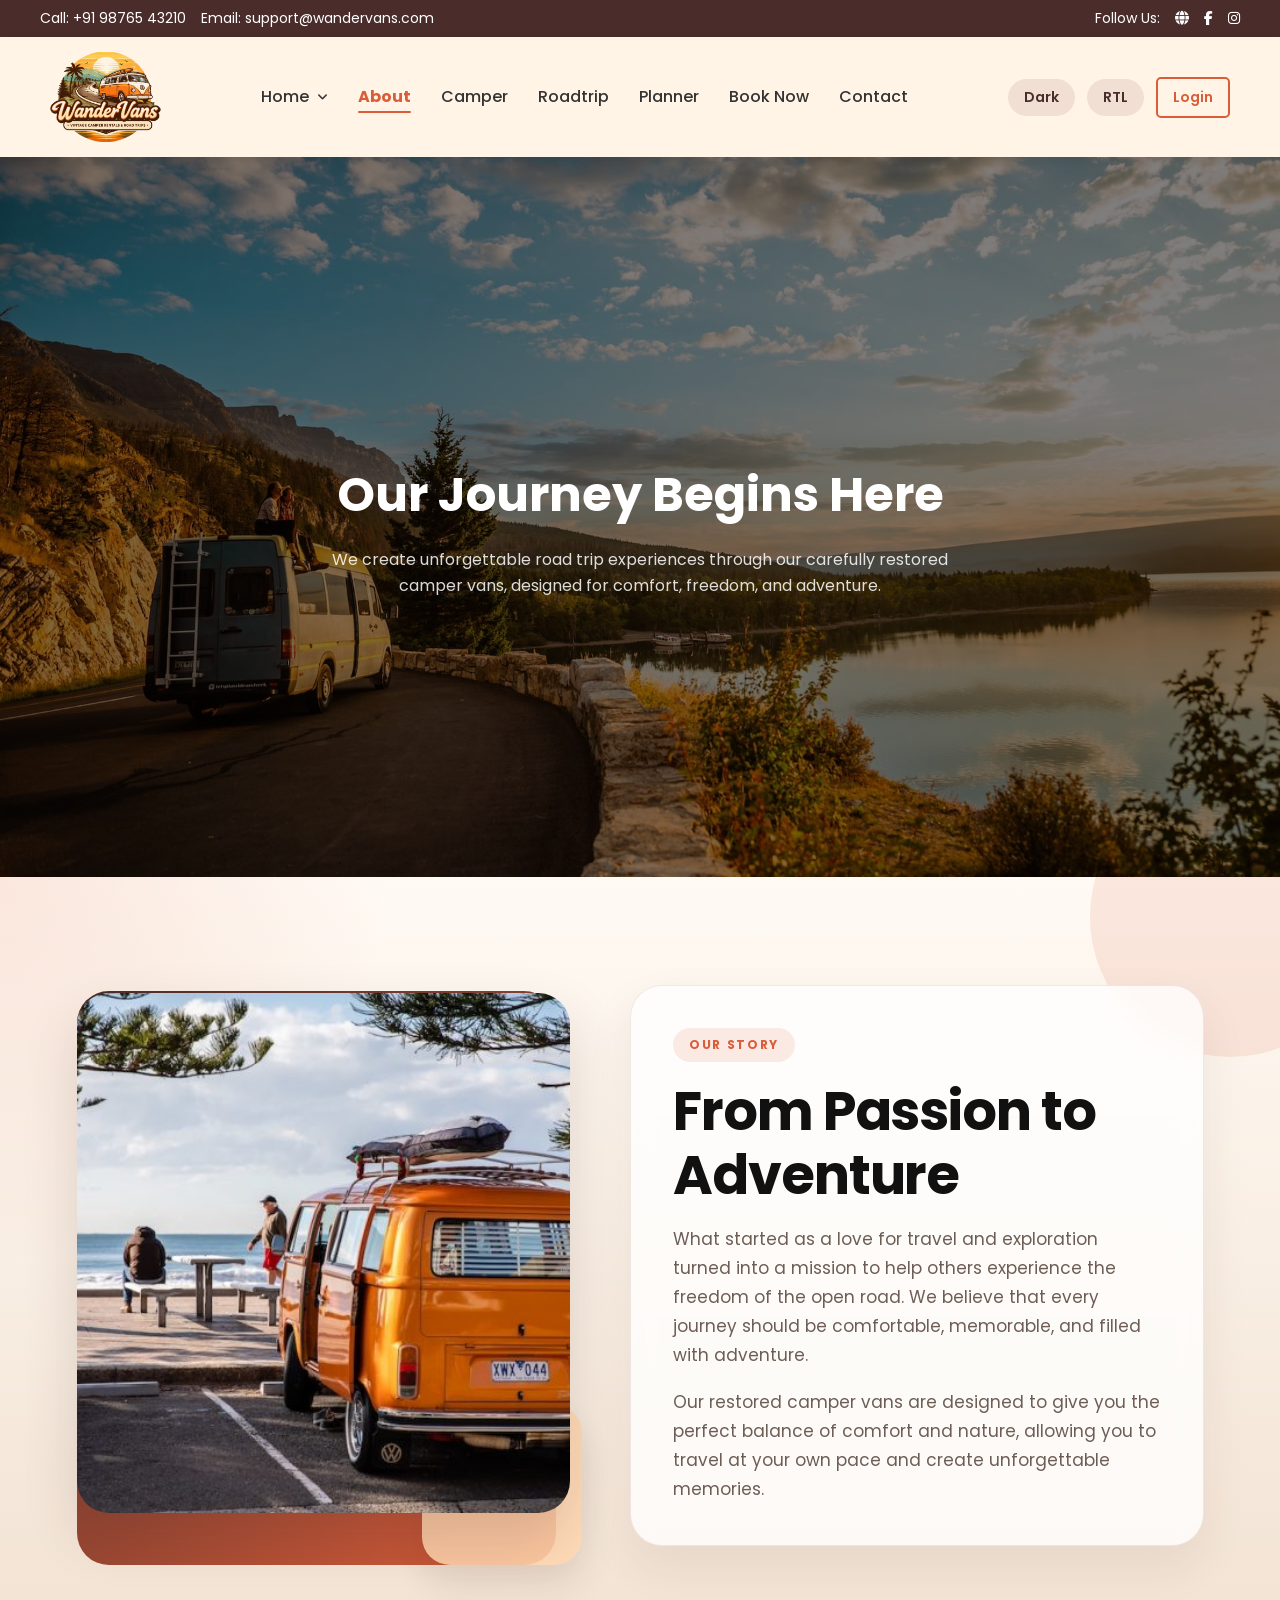
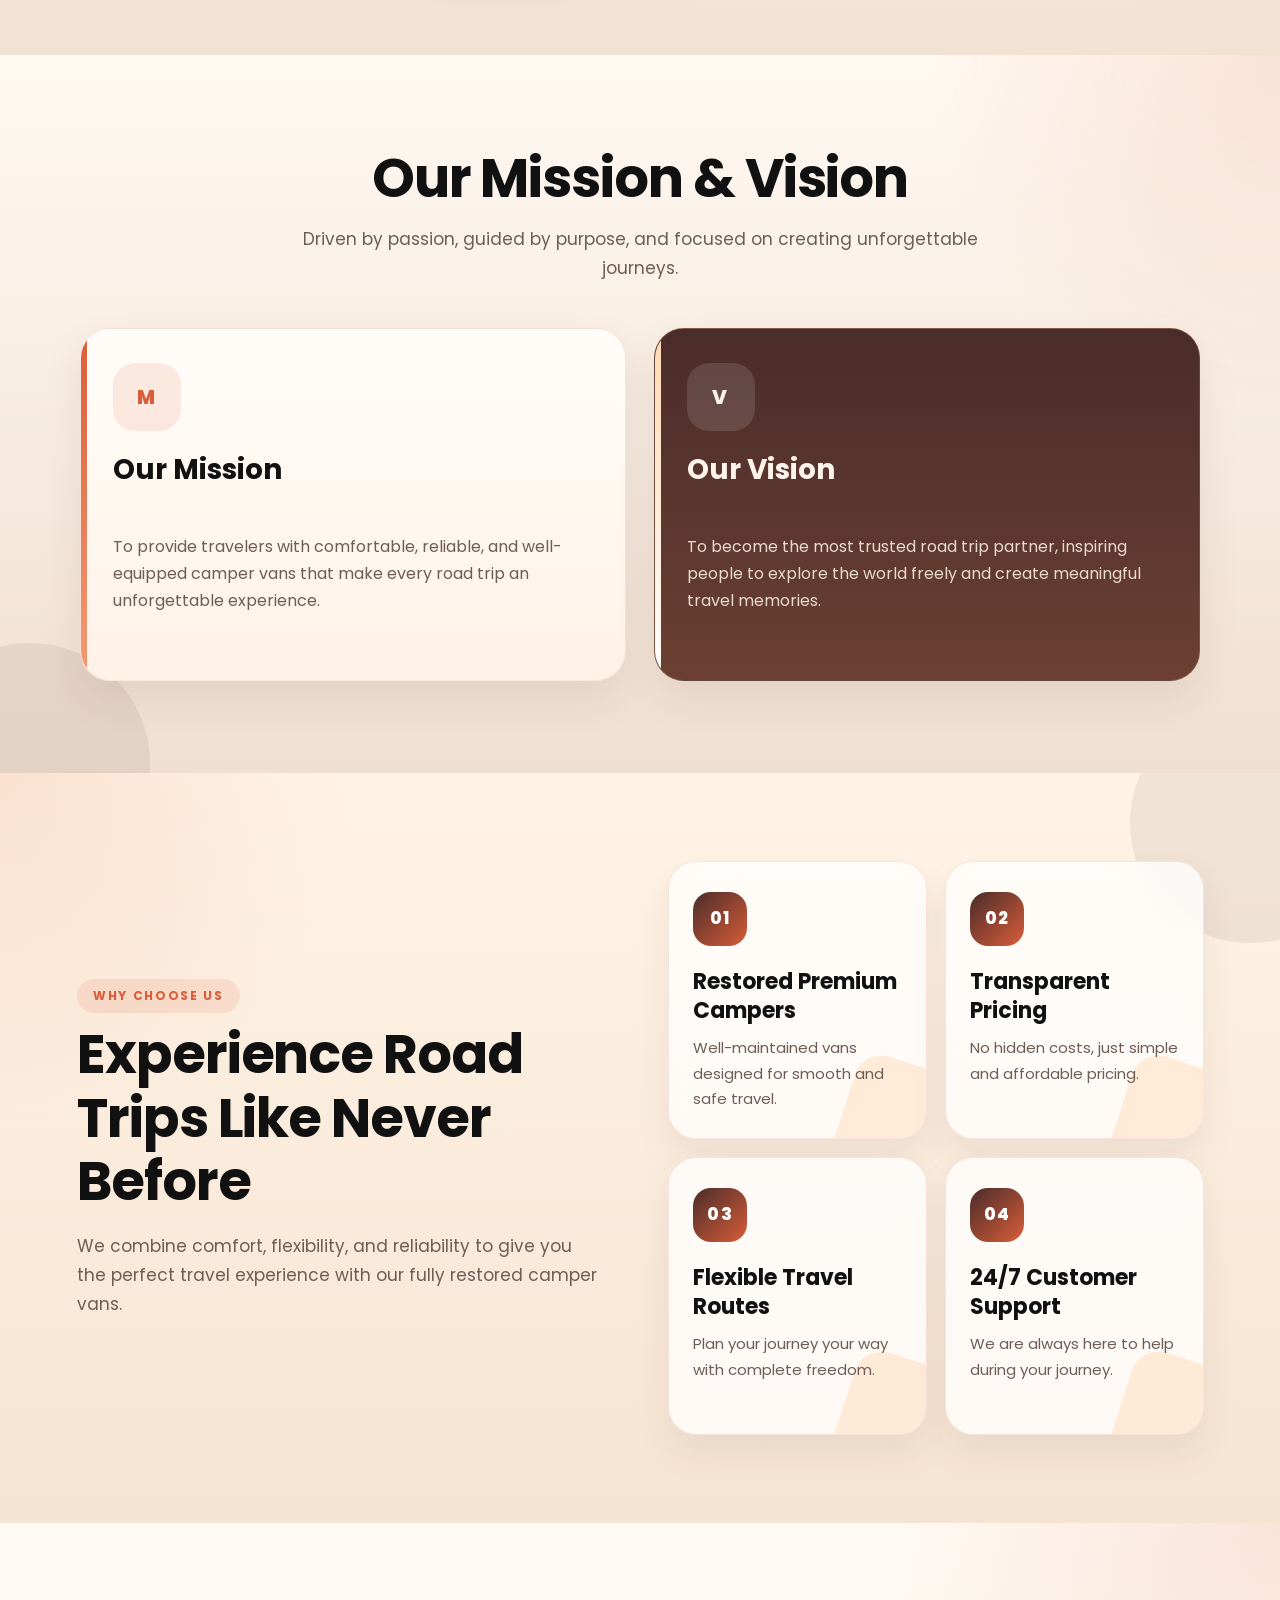
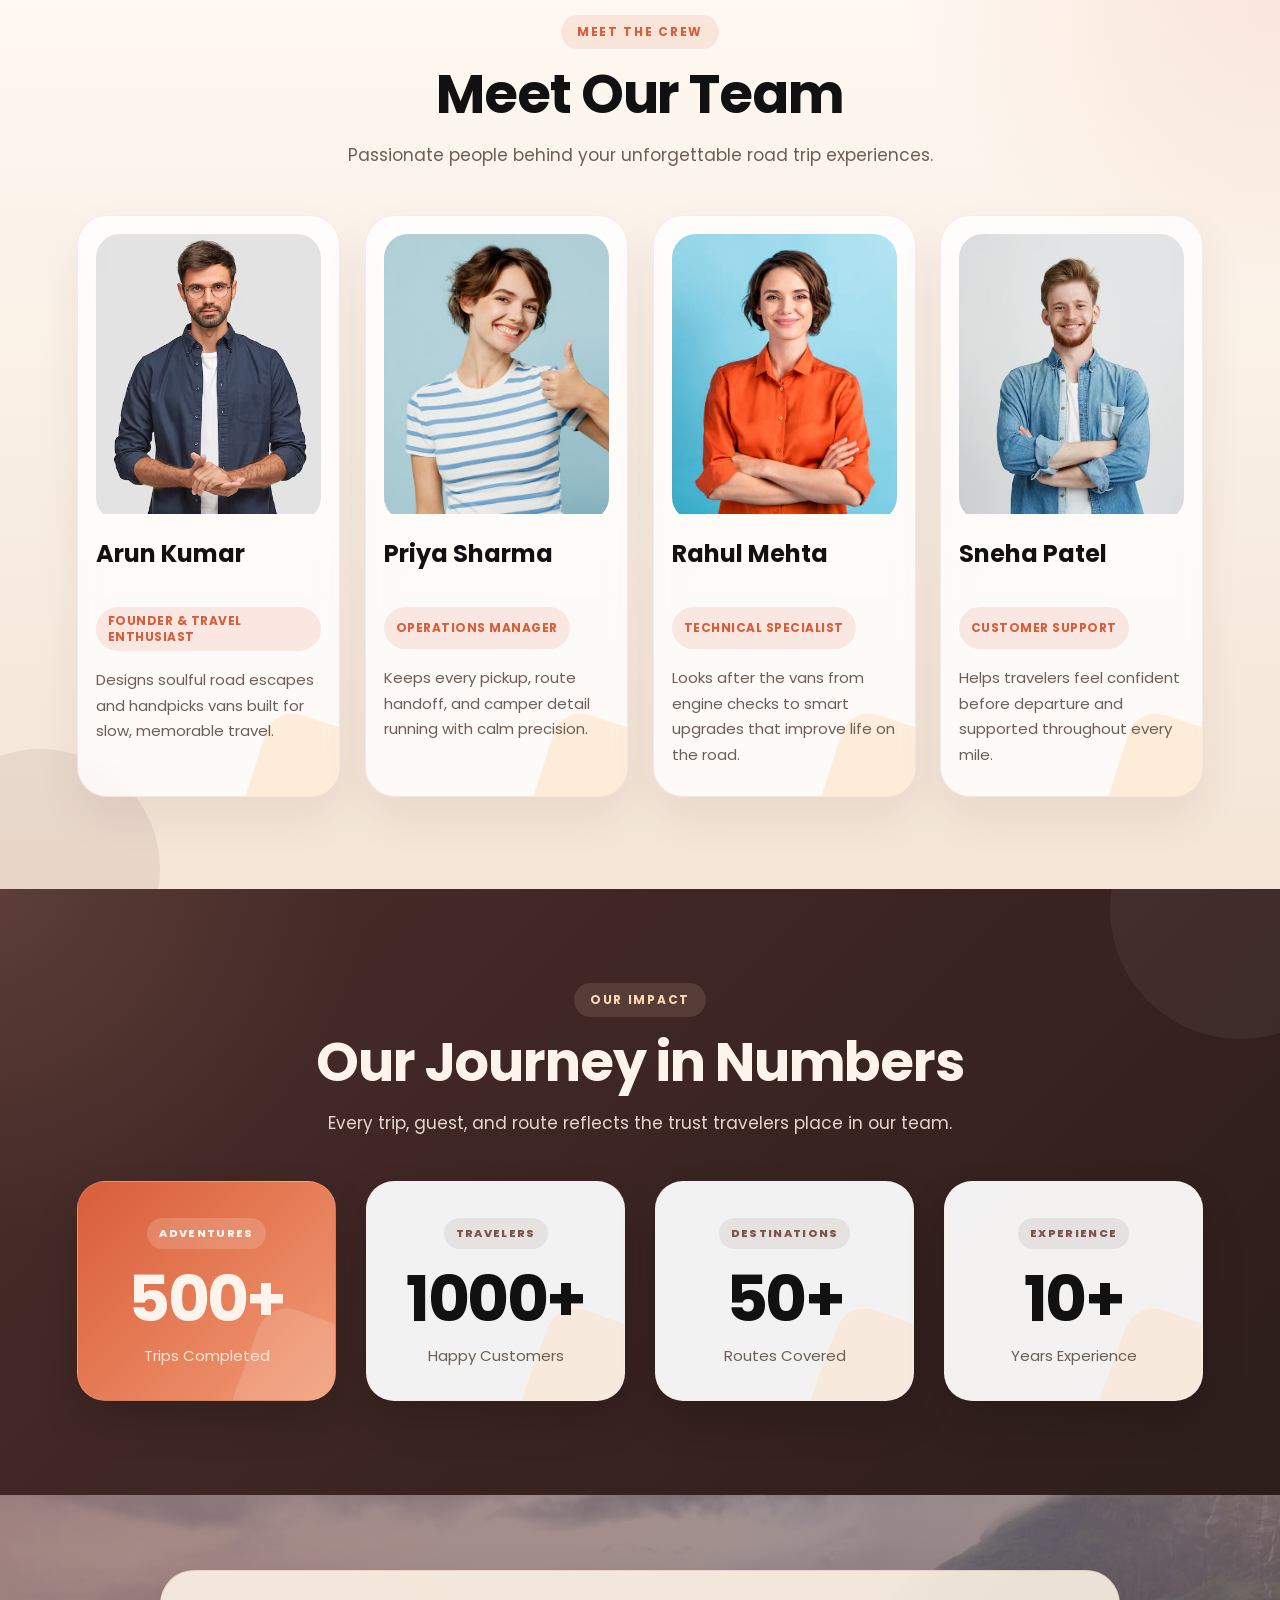
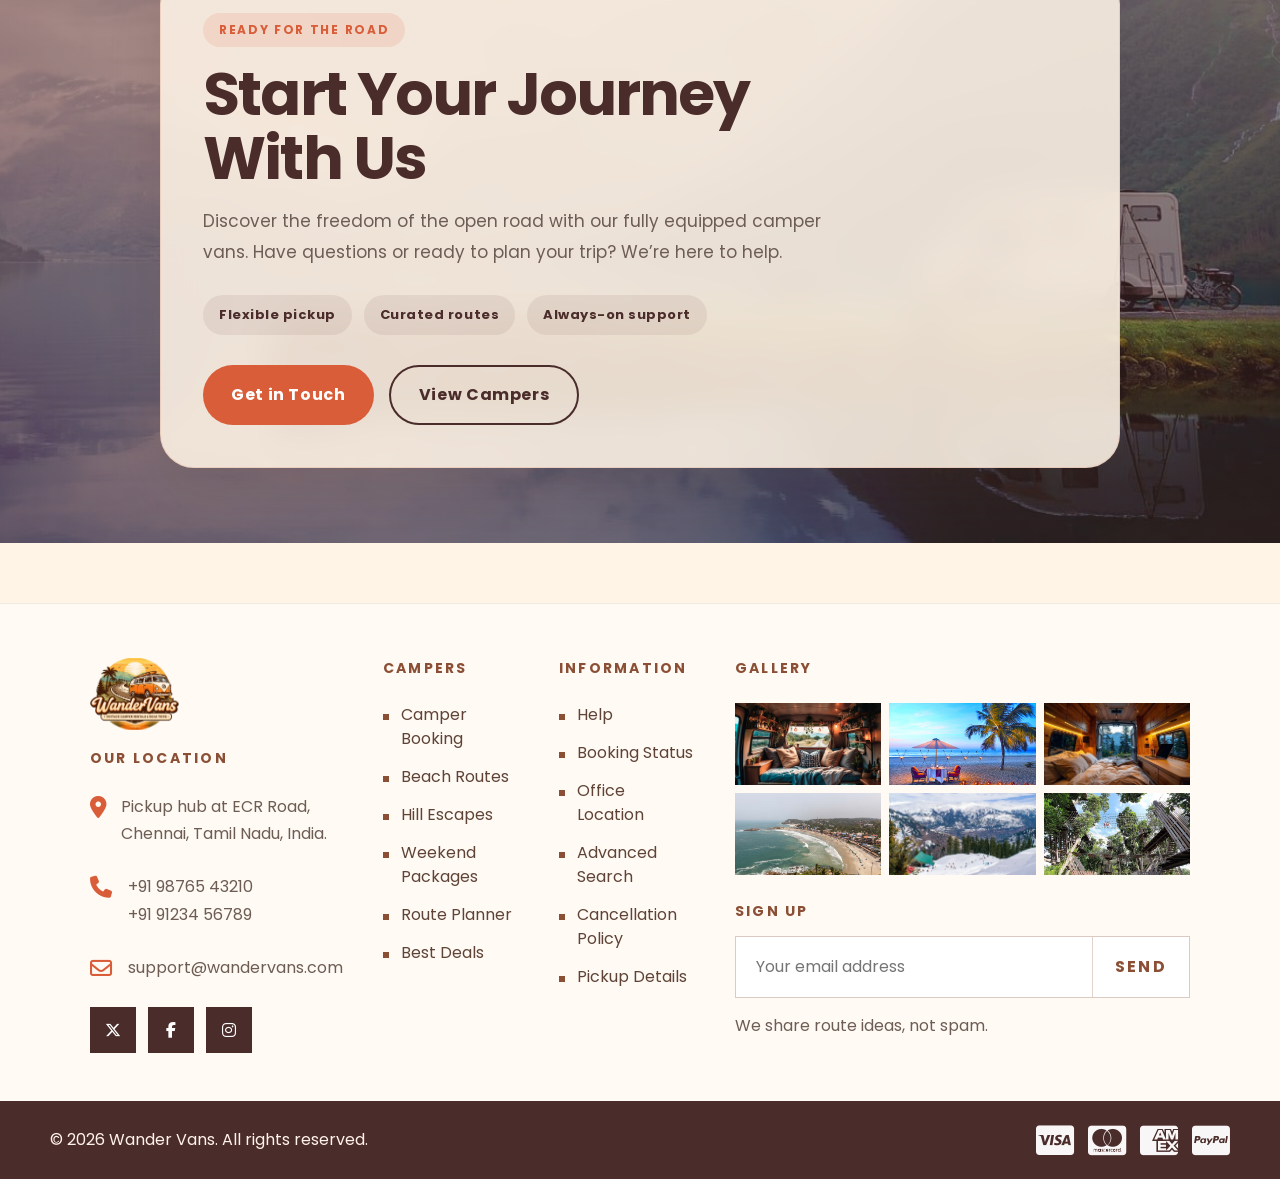
==== commit 7dd52c10: "Add files via upload" ====
--- a/about.html
+++ b/about.html
@@ -246,25 +246,25 @@
 
     <div class="stat-box">
       <span class="stat-label">Adventures</span>
-      <h3 class="count" data-target="500">0</h3>
+      <h3 class="count" data-target="500" data-suffix="+">0+</h3>
       <p>Trips Completed</p>
     </div>
 
     <div class="stat-box">
       <span class="stat-label">Travelers</span>
-      <h3 class="count" data-target="1000">0</h3>
+      <h3 class="count" data-target="1000" data-suffix="+">0+</h3>
       <p>Happy Customers</p>
     </div>
 
     <div class="stat-box">
       <span class="stat-label">Destinations</span>
-      <h3 class="count" data-target="50">0</h3>
+      <h3 class="count" data-target="50" data-suffix="+">0+</h3>
       <p>Routes Covered</p>
     </div>
 
     <div class="stat-box">
       <span class="stat-label">Experience</span>
-      <h3 class="count" data-target="10">0</h3>
+      <h3 class="count" data-target="10" data-suffix="+">0+</h3>
       <p>Years Experience</p>
     </div>
 
@@ -455,20 +455,21 @@
 <script>
 const counters = document.querySelectorAll(".count");
 
-counters.forEach(counter => {
-  const update = () => {
-    const target = +counter.getAttribute("data-target");
-    const count = +counter.innerText;
-
-    const increment = target / 100;
-
-    if (count < target) {
-      counter.innerText = Math.ceil(count + increment);
-      setTimeout(update, 20);
-    } else {
-      counter.innerText = target;
-    }
-  };
+counters.forEach(counter => {
+  const update = () => {
+    const target = +counter.getAttribute("data-target");
+    const suffix = counter.getAttribute("data-suffix") || "";
+    const count = parseInt(counter.innerText, 10) || 0;
+
+    const increment = target / 100;
+
+    if (count < target) {
+      counter.innerText = Math.ceil(count + increment) + suffix;
+      setTimeout(update, 20);
+    } else {
+      counter.innerText = target + suffix;
+    }
+  };
 
   update();
 });
--- a/css/style.css
+++ b/css/style.css
@@ -20,9 +20,6 @@
   --reveal-distance: 34px;
   --reveal-duration: 760ms;
   --reveal-ease: cubic-bezier(0.2, 0.8, 0.2, 1);
-  --loader-backdrop: rgba(255, 244, 230, 0.92);
-  --loader-ring: #d95d39;
-  --loader-ring-muted: rgba(74, 44, 42, 0.14);
 }
 
 * {
@@ -36,50 +33,9 @@
   font: inherit;
 }
 
-html.site-loading {
-  overflow: hidden;
-}
-
-html.site-loading body::before,
-html.site-loading body::after {
-  content: "";
-  position: fixed;
-  inset: 0;
-  z-index: 99999;
-  pointer-events: none;
-}
-
-html.site-loading body::before {
-  background:
-    radial-gradient(circle at 50% 45%, rgba(255, 216, 177, 0.45), transparent 16%),
-    var(--loader-backdrop);
-}
-
-html.site-loading body::after {
-  inset: 50% auto auto 50%;
-  width: 64px;
-  height: 64px;
-  margin-left: -32px;
-  margin-top: -32px;
-  border-radius: 50%;
-  border: 4px solid var(--loader-ring-muted);
-  border-top-color: var(--loader-ring);
-  box-shadow: 0 10px 24px rgba(217, 93, 57, 0.18);
-  animation: siteSpinner 0.75s linear infinite;
-}
-
 body.dark {
   --section-heading: #fff4ec;
   --section-text: #d3c6be;
-  --loader-backdrop: rgba(23, 18, 16, 0.92);
-  --loader-ring: #ff7b54;
-  --loader-ring-muted: rgba(255, 255, 255, 0.14);
-}
-
-@keyframes siteSpinner {
-  to {
-    transform: rotate(360deg);
-  }
 }
 
 /* TOP BAR */
@@ -181,32 +137,48 @@
   position: absolute;
   top: 100%;
   left: 0;
-  min-width: 180px;
-  display: flex;
-  flex-direction: column;
-  gap: 0;
-  margin: 0;
-  padding: 12px 0;
-  border-radius: 18px;
-  background: #fff;
-  box-shadow: 0 16px 38px rgba(44, 29, 27, 0.12);
-  opacity: 0;
+  min-width: 156px;
+  display: flex;
+  flex-direction: column;
+  justify-content: flex-start;
+  gap: 0;
+  margin: 0;
+  padding: 4px;
+  border-radius: 18px;
+  background: #fff;
+  box-shadow: 0 16px 38px rgba(44, 29, 27, 0.12);
+  opacity: 0;
   visibility: hidden;
   transform: translateY(10px);
   transition: opacity 0.25s ease, visibility 0.25s ease, transform 0.25s ease;
   z-index: 1300;
 }
 
-.dropdown-menu li {
-  width: 100%;
-}
-
-.dropdown-menu a {
-  display: flex;
-  width: 100%;
-  padding: 10px 18px;
-  white-space: nowrap;
-}
+.dropdown-menu li {
+  flex: 0 0 auto;
+  width: 100%;
+}
+
+.dropdown-menu a {
+  display: flex;
+  align-items: center;
+  justify-content: flex-start;
+  width: 100%;
+  min-height: 34px;
+  padding: 6px 12px;
+  line-height: 1.1;
+  white-space: nowrap;
+  border-radius: 12px;
+}
+
+.dropdown-menu a:hover,
+.dropdown-menu a.active {
+  background: rgba(217, 93, 57, 0.12);
+}
+
+.dropdown-menu a.active::after {
+  display: none;
+}
 
 .menu-dropdown:hover .dropdown-menu,
 .menu-dropdown:focus-within .dropdown-menu {
@@ -1893,13 +1865,14 @@
 }
 
 /* BOX */
-.feature-box {
-  display: flex;
-  align-items: center;
-  gap: 14px;
-  cursor: pointer;
-  transition: opacity 0.3s;
-}
+.feature-box {
+  display: flex;
+  align-items: center;
+  gap: 14px;
+  color: #fff;
+  cursor: pointer;
+  transition: opacity 0.3s;
+}
 
 .feature-box:hover { opacity: 0.8; }
 
@@ -1916,20 +1889,22 @@
   margin: 0;
 }
 
-.cta-text h2 {
-  font-size: clamp(32px, 4.5vw, 46px);
-  font-weight: 700;
-  line-height: 1.3;
-  margin-bottom: 14px;
-  color: #fff;
-}
-
-.cta-text p {
-  font-size: 18px;
-  line-height: 1.75;
-  color: rgba(255,255,255,0.85);
-  margin-bottom: 28px;
-}
+.cta-text h2 {
+  font-size: clamp(32px, 4.5vw, 46px);
+  font-weight: 700;
+  line-height: 1.3;
+  margin-bottom: 14px;
+  color: #fff;
+  text-shadow: 0 3px 18px rgba(0, 0, 0, 0.35);
+}
+
+.cta-text p {
+  font-size: 18px;
+  line-height: 1.75;
+  color: rgba(255,255,255,0.85);
+  margin-bottom: 28px;
+  text-shadow: 0 2px 12px rgba(0, 0, 0, 0.32);
+}
 
 /* BUTTON */
 .cta-btn {
@@ -3988,15 +3963,30 @@
 }
 
 /* ===== RIGHT FORM ===== */
-.login-form-wrap {
-  flex: 0.58;
-  background: #FFF4E6;
-  display: flex;
-  flex-direction: column;
+.login-form-wrap {
+  flex: 0.58;
+  background: #FFF4E6;
+  display: flex;
+  flex-direction: column;
   align-items: center;
   justify-content: center;
-  padding: clamp(36px, 5vw, 64px);
-}
+  padding: clamp(36px, 5vw, 64px);
+}
+
+.auth-mobile-prefs {
+  display: none;
+  width: 100%;
+  max-width: 460px;
+  gap: 10px;
+  margin: 0 auto 20px;
+}
+
+.auth-mobile-prefs .toggle-btn {
+  flex: 1 1 0;
+  display: block;
+  padding: 10px 12px;
+  border-radius: 10px;
+}
 
 /* LOGO */
 .login-logo {
@@ -4252,6 +4242,11 @@
   background: #1f1816;
 }
 
+body.dark .auth-mobile-prefs .toggle-btn {
+  background: rgba(255, 255, 255, 0.08);
+  color: #fff4ec;
+}
+
 body.dark .login-form-box h2,
 body.dark .login-signup,
 body.dark .login-remember {
@@ -4341,6 +4336,10 @@
   left: 0;
 }
 
+html[dir="rtl"] .auth-mobile-prefs {
+  flex-direction: row-reverse;
+}
+
 html[dir="rtl"] .login-form-box,
 html[dir="rtl"] .login-image-content,
 html[dir="rtl"] .login-signup,
@@ -4374,21 +4373,25 @@
   }
 }
 
-@media (max-width: 900px) {
-  .login-page {
-    flex-direction: column;
-  }
+@media (max-width: 900px) {
+  .login-page {
+    flex-direction: column;
+  }
 
   .login-image {
     min-height: 250px;
     flex: none;
   }
 
-  .login-form-wrap {
-    width: 100%;
-    padding: 40px 24px;
-  }
-}
+  .login-form-wrap {
+    width: 100%;
+    padding: 40px 24px;
+  }
+
+  .auth-mobile-prefs {
+    display: flex;
+  }
+}
 @media (max-width: 640px) {
   .login-image {
     display: none;
@@ -8294,10 +8297,11 @@
     justify-content: center;
   }
 
-  .about-cta-buttons {
-    flex-direction: column;
-    justify-content: center;
-  }
+  .about-cta-buttons {
+    flex-direction: column;
+    justify-content: flex-start;
+    align-items: flex-start;
+  }
 
   .about-cta-btn,
   .about-cta-outline {
@@ -8346,31 +8350,36 @@
 }
 
 /* PLANNER BAR */
-.planner-bar {
-  display: flex;
-  gap: 10px;
-  background: #fff;
-  padding: 10px;
-  border-radius: 8px;
-}
+.planner-bar {
+  display: flex;
+  flex-wrap: wrap;
+  align-items: center;
+  gap: 10px;
+  background: #fff;
+  padding: 10px;
+  border-radius: 8px;
+}
 
 /* INPUT */
-.planner-bar input {
-  flex: 1;
-  padding: 10px;
-  border: none;
-  outline: none;
-}
+.planner-bar input {
+  flex: 1;
+  min-width: 0;
+  padding: 10px;
+  border: none;
+  outline: none;
+}
 
 /* BUTTON */
-.planner-bar button {
-  background: #D95D39;
-  color: #fff;
-  border: none;
-  padding: 10px 20px;
-  cursor: pointer;
-  border-radius: 5px;
-}
+.planner-bar button {
+  flex: 0 0 auto;
+  background: #D95D39;
+  color: #fff;
+  border: none;
+  padding: 10px 20px;
+  cursor: pointer;
+  border-radius: 5px;
+  white-space: nowrap;
+}
 
 /* RESPONSIVE */
 @media (max-width: 768px) {
@@ -11164,6 +11173,7 @@
 @media (max-width: 1024px) {
   body.menu-open {
     overflow: hidden;
+    overscroll-behavior: none;
   }
 
   .top-bar,
@@ -11252,7 +11262,8 @@
     position: static;
     min-width: 0;
     margin: 0;
-    padding: 0 0 10px 14px;
+    gap: 0;
+    padding: 0 0 8px 12px;
     border-radius: 0;
     background: transparent;
     box-shadow: none;
@@ -11262,8 +11273,9 @@
   }
 
   .dropdown-menu a {
-    padding: 10px 0;
+    padding: 8px 0;
     font-size: 14px;
+    border-radius: 0;
   }
 
   .mobile-actions {
@@ -11848,6 +11860,20 @@
   color: #111111;
 }
 
+body:not(.dark) .cta-feature .feature-box,
+body:not(.dark) .cta-feature .feature-box h3,
+body:not(.dark) .cta-feature .feature-box i,
+body:not(.dark) .cta-feature .cta-text h2,
+body:not(.dark) .cta-feature .cta-text p {
+  color: #ffffff;
+}
+
+body:not(.dark) .cta-feature .feature-box h3,
+body:not(.dark) .cta-feature .cta-text h2,
+body:not(.dark) .cta-feature .cta-text p {
+  text-shadow: 0 2px 12px rgba(0, 0, 0, 0.42);
+}
+
 body:not(.dark) .rt-cal-legend {
   color: #2f221e;
 }
@@ -12345,7 +12371,6 @@
 .hero-actions,
 .bg-hero-actions,
 .journey-actions,
-.about-cta-buttons,
 .contact-hero-points,
 .book-hero-points {
   justify-content: center;
@@ -12384,3 +12409,132 @@
   margin-left: auto;
   margin-right: auto;
 }
+
+/* ===== FINAL NAVBAR / MOBILE MENU OVERRIDES ===== */
+@media (max-width: 1024px) {
+  .navbar {
+    min-height: 72px;
+    padding: 12px 18px;
+    gap: 12px;
+    flex-wrap: nowrap;
+  }
+
+  .logo img {
+    height: clamp(52px, 7vw, 62px);
+  }
+
+  .hamburger {
+    flex: 0 0 40px;
+    align-self: center;
+    margin-left: auto;
+  }
+
+  .menu {
+    top: 0;
+    bottom: 0;
+    left: 0;
+    right: auto;
+    width: min(320px, 84vw);
+    max-width: 100%;
+    height: 100dvh;
+    max-height: 100dvh;
+    min-height: 0;
+    padding: 88px 20px calc(24px + env(safe-area-inset-bottom, 0px));
+    transform: translateX(-100%);
+    transition: transform 0.35s ease;
+    overflow-x: hidden;
+    overflow-y: auto;
+    overscroll-behavior-y: contain;
+    -webkit-overflow-scrolling: touch;
+  }
+
+  .menu.open {
+    left: 0;
+    right: auto;
+    transform: translateX(0);
+  }
+
+  .menu.open::after {
+    display: none;
+  }
+
+  .menu ul,
+  .mobile-actions {
+    flex: 0 0 auto;
+  }
+
+  .menu ul {
+    min-height: 0;
+  }
+
+  .mobile-actions {
+    display: flex;
+    flex-direction: column;
+    flex-shrink: 0;
+    margin-top: 20px !important;
+    padding-bottom: 6px;
+  }
+
+  .mobile-toggle-row {
+    order: 1;
+    display: flex !important;
+    gap: 10px;
+    width: 100%;
+    margin-bottom: 10px;
+    flex-wrap: nowrap;
+  }
+
+  .mobile-actions .btn.secondary {
+    order: 2;
+  }
+
+  .mobile-toggle-row .toggle-btn {
+    flex: 1 1 0;
+    display: inline-flex !important;
+    align-items: center;
+    justify-content: center;
+    width: 100%;
+    padding: 10px 12px;
+    border-radius: 10px;
+    background: rgba(74, 44, 42, 0.08);
+    color: #4A2C2A;
+  }
+
+  body.dark .mobile-toggle-row .toggle-btn {
+    background: rgba(255, 255, 255, 0.08);
+    color: #fff4ec;
+  }
+
+  html[dir="rtl"] .mobile-toggle-row {
+    flex-direction: row-reverse;
+  }
+
+  html[dir="rtl"] .menu {
+    left: auto;
+    right: 0;
+    transform: translateX(100%);
+  }
+
+  html[dir="rtl"] .menu.open {
+    left: auto;
+    right: 0;
+    transform: translateX(0);
+  }
+}
+
+@media (max-width: 768px) {
+  .navbar {
+    padding: 12px 14px;
+    gap: 10px;
+  }
+
+  .top-bar {
+    padding-left: 14px;
+    padding-right: 14px;
+  }
+
+  .menu {
+    width: min(300px, 88vw);
+    padding: 84px 18px calc(20px + env(safe-area-inset-bottom, 0px));
+  }
+}
